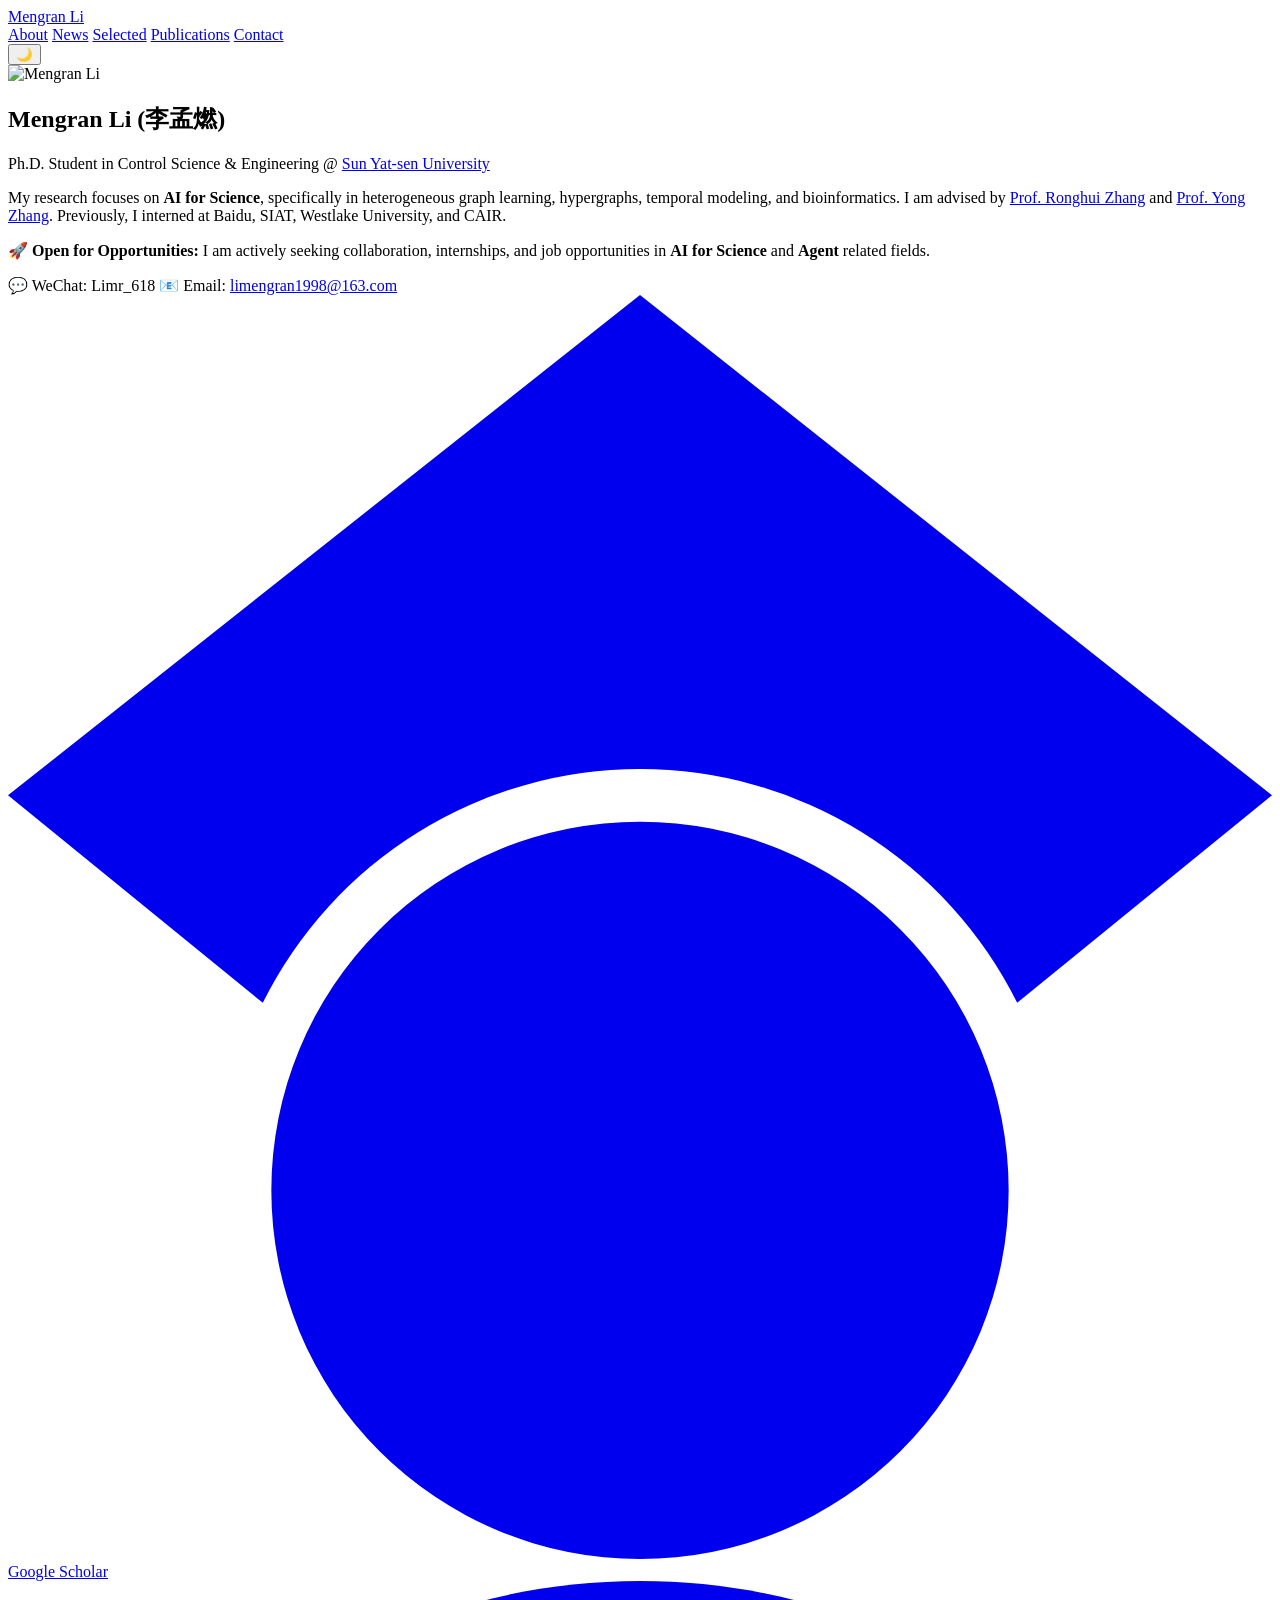
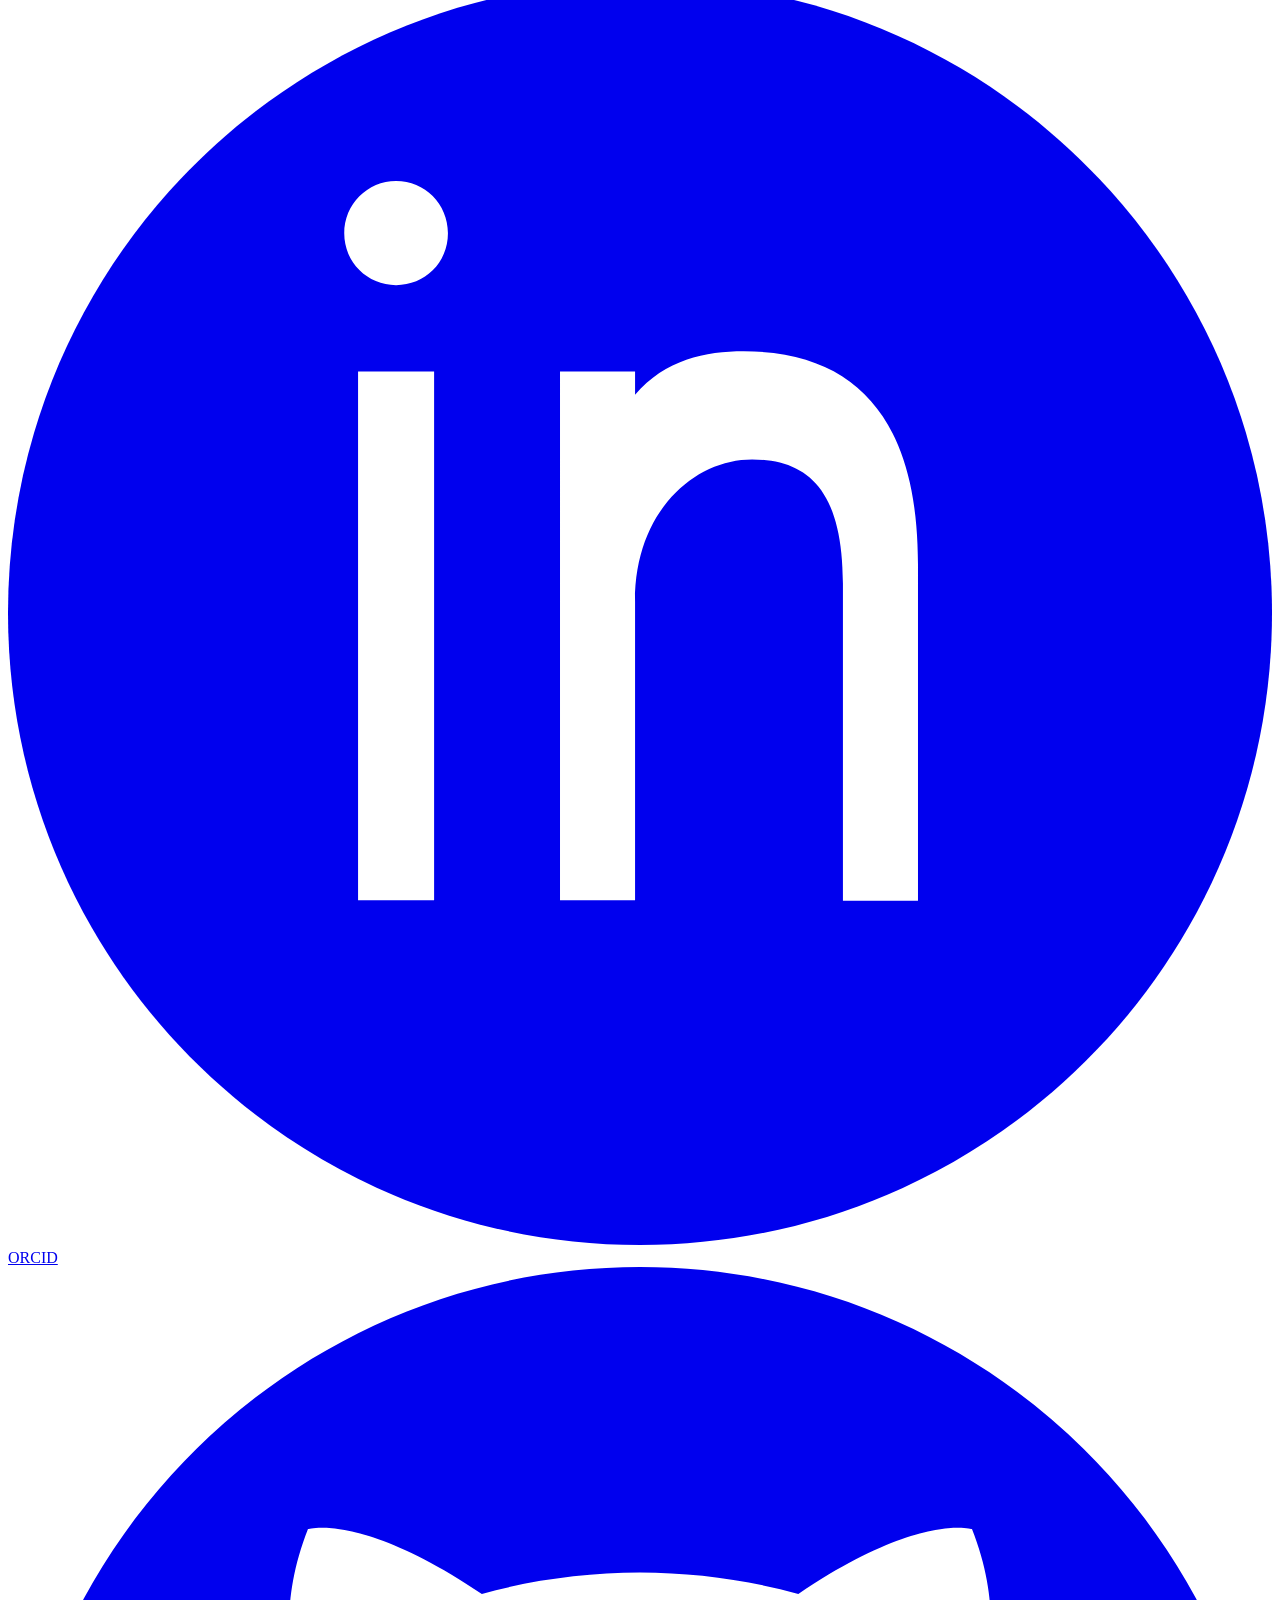
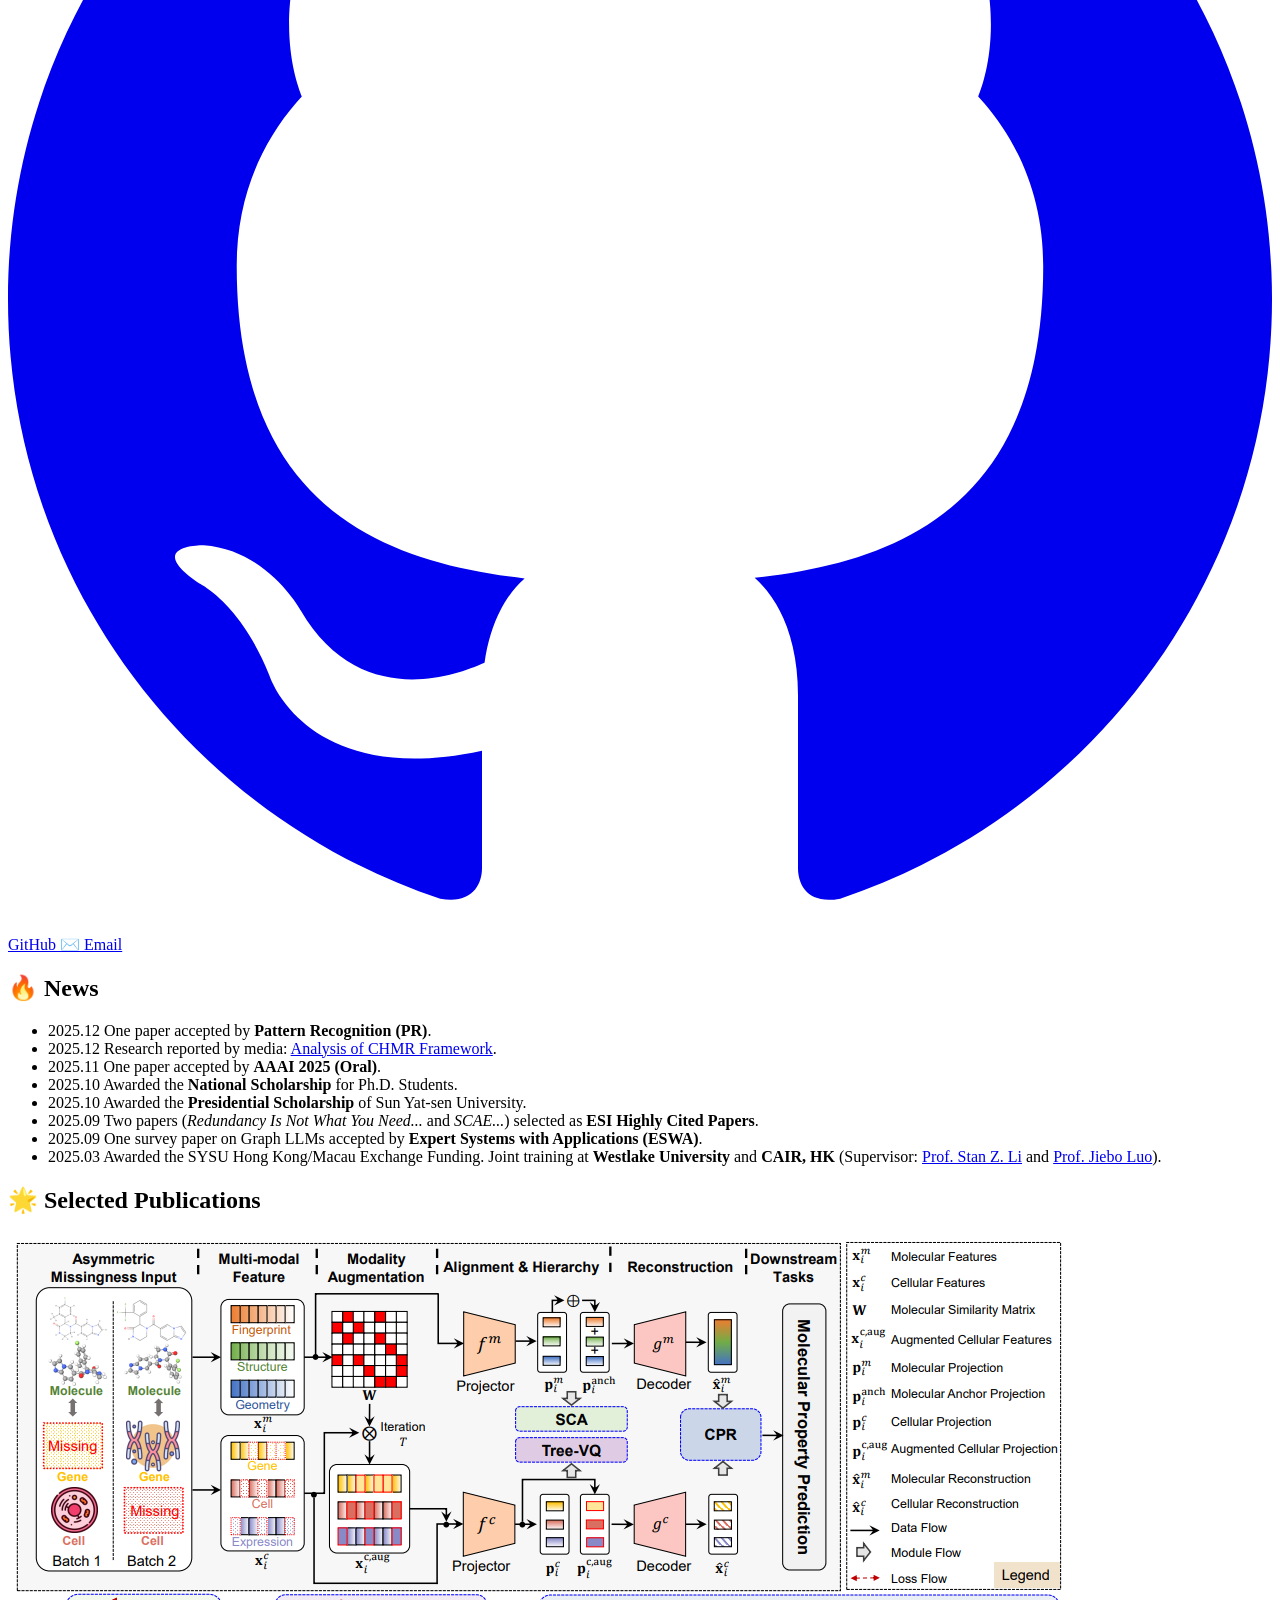
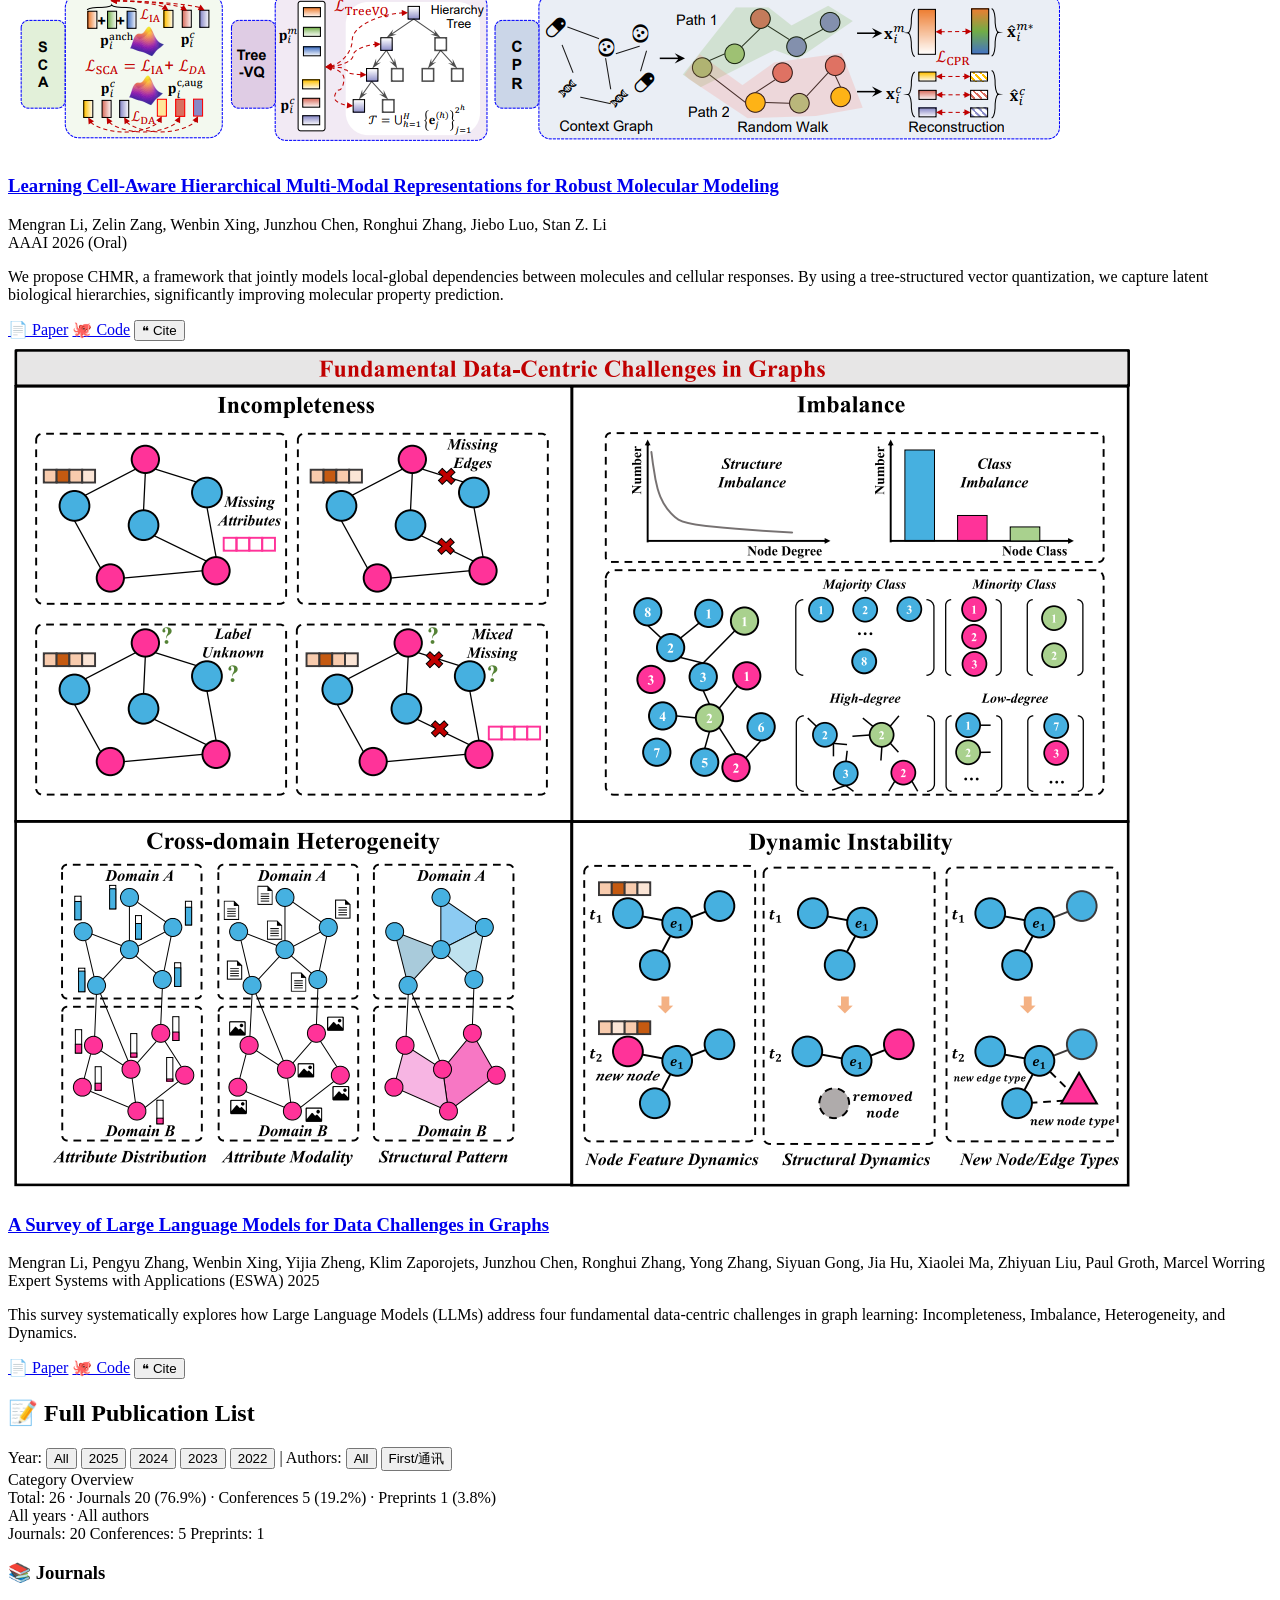
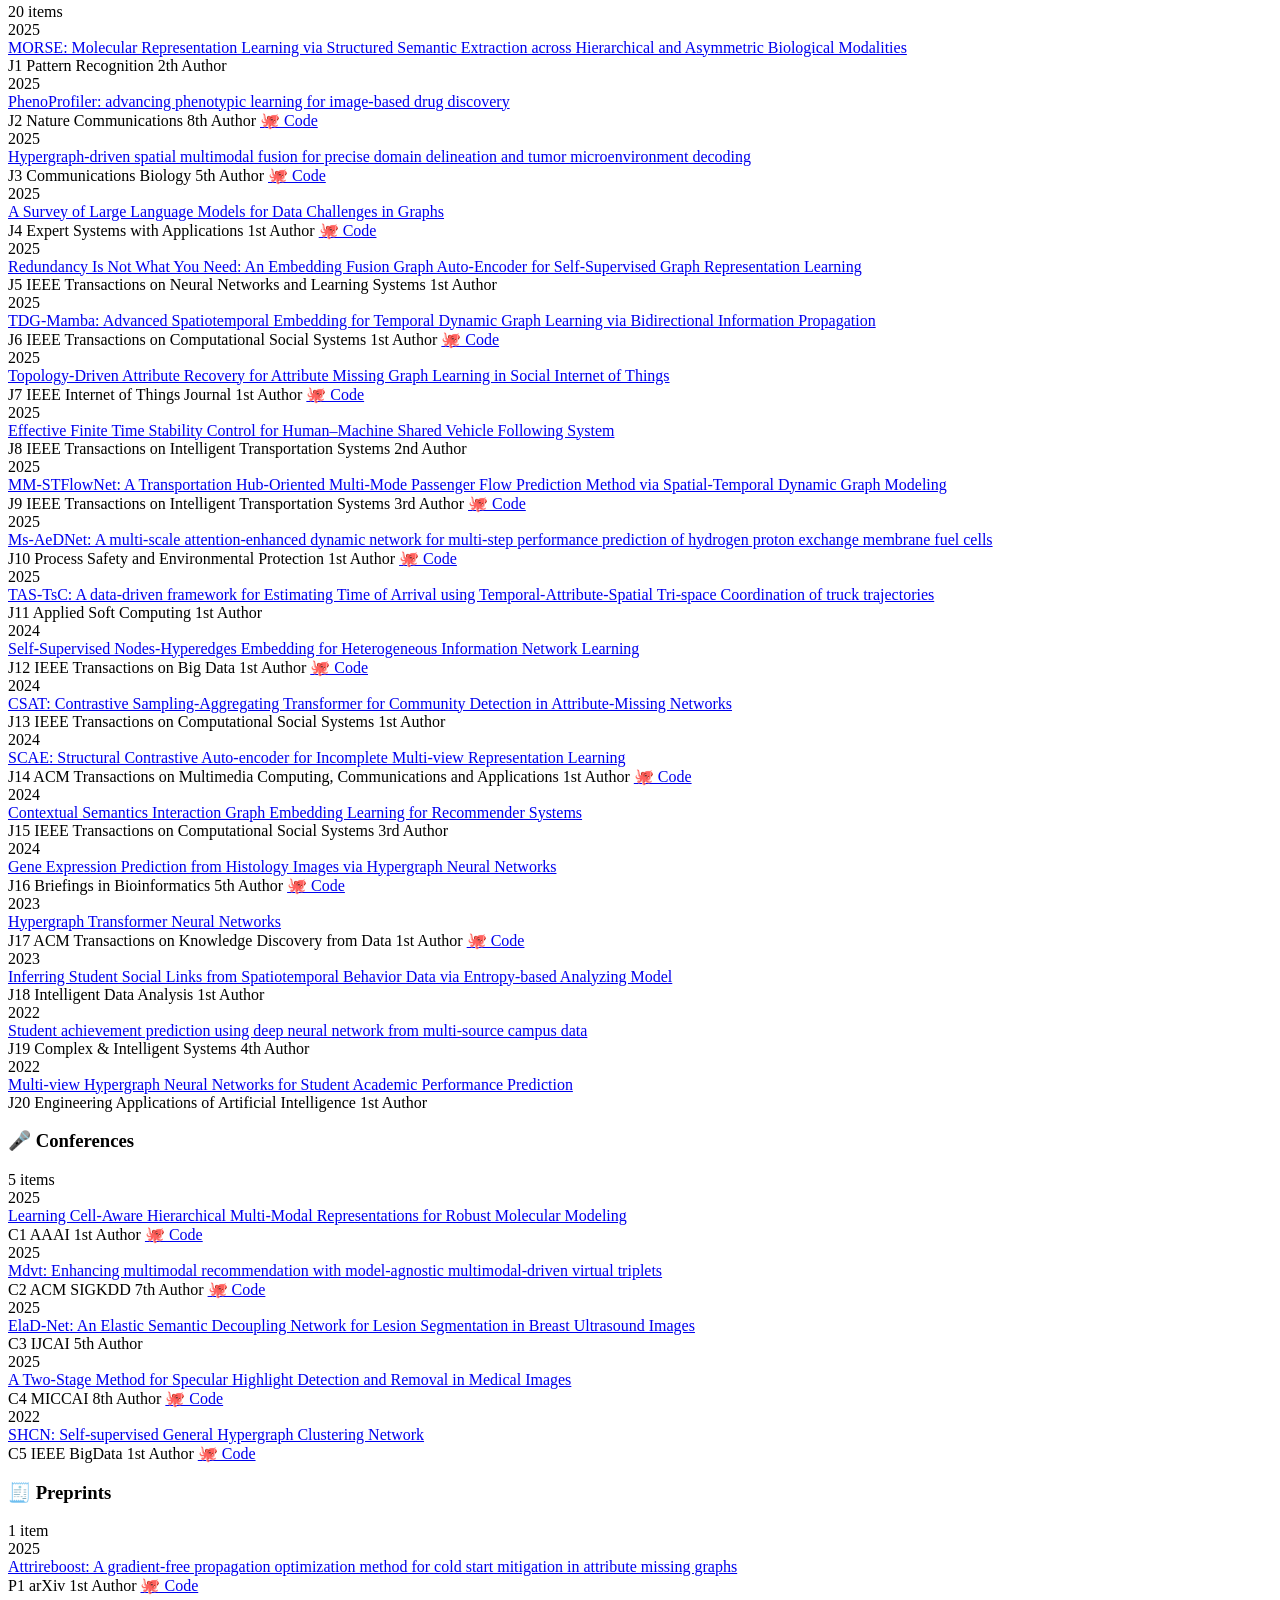
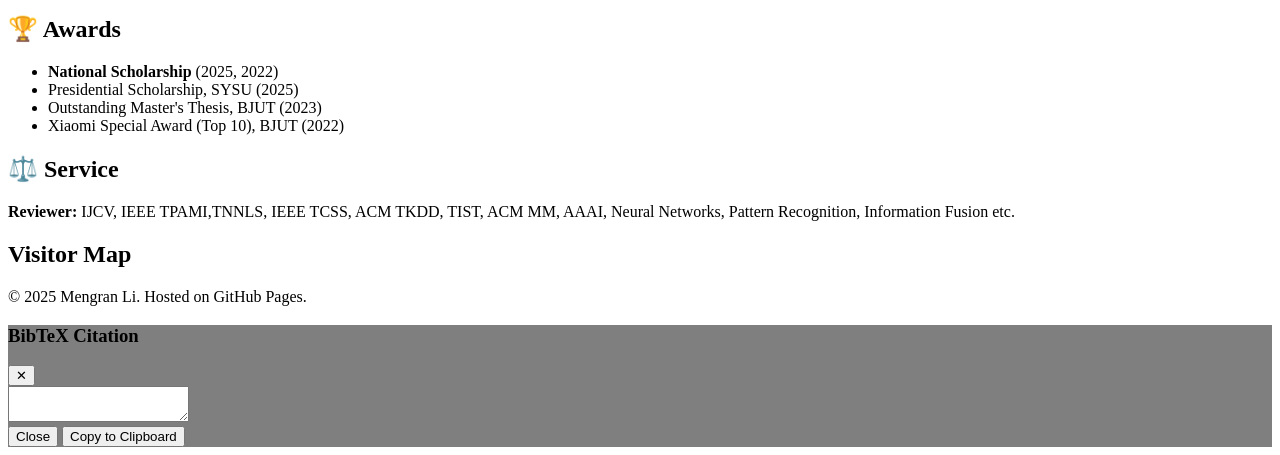
==== index.html @ 738e1533 "Update index.html" ====
<!DOCTYPE html>
<html lang="en" class="scroll-smooth">
<head>
  <meta charset="utf-8" />
  <meta name="viewport" content="width=device-width, initial-scale=1" />
  <title>Mengran Li — Researcher Profile</title>
  <meta name="description" content="Mengran Li · Ph.D. Student in Control Science & Engineering, Sun Yat-sen University." />
  <link rel="icon" href="https://raw.githubusercontent.com/limengran98/limengran98.github.io/main/lmr.jpg" />
  
  <script src="https://cdn.tailwindcss.com"></script>
  <script>
    tailwind.config = { 
      darkMode: 'class',
      theme: {
        extend: { colors: { primary: '#2563eb' } }
      }
    };
  </script>

  <style>
    .fade-in { animation: fadeIn 0.5s ease-in; }
    @keyframes fadeIn { from { opacity: 0; transform: translateY(10px); } to { opacity: 1; transform: translateY(0); } }
    .modal-overlay { background-color: rgba(0, 0, 0, 0.5); }
    #clustrmaps-widget-v2 { max-width: 100%; }
    .select-all { user-select: all; -webkit-user-select: all; }
  </style>
</head>
<body class="bg-white text-zinc-900 dark:bg-zinc-950 dark:text-zinc-100 antialiased font-sans relative">

  <nav class="sticky top-0 z-40 backdrop-blur-md bg-white/80 dark:bg-zinc-950/80 border-b border-zinc-200 dark:border-zinc-800">
    <div class="max-w-5xl mx-auto px-4 h-14 flex items-center justify-between">
      <a href="#" class="font-bold text-lg tracking-tight">Mengran Li</a>
      <div class="hidden md:flex gap-6 text-sm font-medium text-zinc-600 dark:text-zinc-400">
        <a href="#about" class="hover:text-primary transition">About</a>
        <a href="#news" class="hover:text-primary transition">News</a>
        <a href="#selected" class="hover:text-primary transition">Selected</a>
        <a href="#publications" class="hover:text-primary transition">Publications</a>
        <a href="#contact" class="hover:text-primary transition">Contact</a>
      </div>
      <button id="darkToggle" class="p-2 rounded-full hover:bg-zinc-100 dark:hover:bg-zinc-800 transition">🌙</button>
    </div>
  </nav>

  <main class="max-w-5xl mx-auto px-4 py-10 space-y-16">
    
    <section id="about" class="grid md:grid-cols-[180px,1fr] gap-8 items-start fade-in">
      <div class="relative group">
        <img src="https://raw.githubusercontent.com/limengran98/limengran98.github.io/main/lmr.jpg" alt="Mengran Li" class="w-40 h-40 rounded-xl object-cover shadow-lg border border-zinc-100 dark:border-zinc-800" />
      </div>
      <div>
        <h1 class="text-4xl font-bold tracking-tight mb-2">Mengran Li <span class="text-zinc-400 font-normal text-2xl">(李孟燃)</span></h1>
        <p class="text-lg text-zinc-600 dark:text-zinc-300 mb-4">
          Ph.D. Student in Control Science & Engineering @ <a href="https://www.sysu.edu.cn/" class="text-primary hover:underline" target="_blank">Sun Yat-sen University</a>
        </p>
        <p class="text-zinc-600 dark:text-zinc-400 leading-relaxed mb-4 max-w-2xl">
          My research focuses on <strong>AI for Science</strong>, specifically in heterogeneous graph learning, hypergraphs, temporal modeling, and bioinformatics. 
          I am advised by <a href="https://ise.sysu.edu.cn/teacher/ZhangRonghui" target="_blank" class="text-primary hover:underline">Prof. Ronghui Zhang</a> and <a href="https://sist.bjut.edu.cn/info/1403/2489.htm" target="_blank" class="text-primary hover:underline">Prof. Yong Zhang</a>.
          Previously, I interned at Baidu, SIAT, Westlake University, and CAIR.
        </p>

        <div class="mb-6 p-4 bg-blue-50 dark:bg-blue-900/10 rounded-lg border border-blue-100 dark:border-blue-900/30 text-sm text-zinc-700 dark:text-zinc-300">
          <p class="mb-2">
            🚀 <strong>Open for Opportunities:</strong> I am actively seeking collaboration, internships, and job opportunities in <strong>AI for Science</strong> and <strong>Agent</strong> related fields.
          </p>
          <div class="flex flex-wrap gap-x-6 gap-y-2 text-xs font-medium">
            <span class="flex items-center gap-1.5 bg-white dark:bg-zinc-800 px-2 py-1 rounded border border-zinc-200 dark:border-zinc-700">
              <span class="text-green-600">💬 WeChat:</span> 
              <span class="font-mono select-all text-zinc-900 dark:text-zinc-100 font-bold">Limr_618</span>
            </span>
            <span class="flex items-center gap-1.5 bg-white dark:bg-zinc-800 px-2 py-1 rounded border border-zinc-200 dark:border-zinc-700">
              <span class="text-blue-600">📧 Email:</span> 
              <a href="mailto:limengran1998@163.com" class="font-mono hover:text-primary transition">limengran1998@163.com</a>
            </span>
          </div>
        </div>

        <div class="flex flex-wrap gap-4 text-sm font-medium">
          <a href="https://scholar.google.com/citations?user=MLff8bQAAAAJ&hl=en" target="_blank" class="flex items-center gap-1 hover:text-primary transition group">
            <svg class="w-4 h-4 text-zinc-400 group-hover:text-primary" fill="currentColor" viewBox="0 0 24 24"><path d="M12 24a7 7 0 1 1 0-14 7 7 0 0 1 0 14zm0-24L0 9.5l4.838 3.94A8 8 0 0 1 12 9a8 8 0 0 1 7.162 4.44L24 9.5z"/></svg> Google Scholar
          </a>
          <a href="https://orcid.org/0000-0001-7540-530X" target="_blank" class="flex items-center gap-1 hover:text-primary transition group">
             <svg class="w-4 h-4 text-zinc-400 group-hover:text-[#A6CE39]" viewBox="0 0 256 256" xmlns="http://www.w3.org/2000/svg" preserveAspectRatio="xMidYMid"><path fill="currentColor" d="M256 128c0 70.7-57.3 128-128 128S0 198.7 0 128 57.3 0 128 0s128 57.3 128 128z"/><path fill="#fff" d="M86.3 186.2H70.9V79.1h15.4v107.1zM78.6 61.6c-5.8 0-10.5-4.6-10.5-10.5s4.7-10.6 10.5-10.6 10.5 4.6 10.5 10.6-4.7 10.5-10.5 10.5zM127 186.2h-15.2v-107.1h15.2v4.7c6.1-7.1 14.3-8.8 22-8.8 24.3 0 35.3 15.6 35.3 43.1v68.2h-15.2V122c0-18.7-7-25.1-18.4-25.1-11.8 0-23.7 10.6-23.7 28.7v60.6z"/></svg> ORCID
          </a>
          <a href="https://github.com/limengran98" target="_blank" class="flex items-center gap-1 hover:text-primary transition group">
            <svg class="w-4 h-4 text-zinc-400 group-hover:text-primary" fill="currentColor" viewBox="0 0 24 24"><path d="M12 0c-6.626 0-12 5.373-12 12 0 5.302 3.438 9.8 8.207 11.387.599.111.793-.261.793-.577v-2.234c-3.338.726-4.033-1.416-4.033-1.416-.546-1.387-1.333-1.756-1.333-1.756-1.089-.745.083-.729.083-.729 1.205.084 1.839 1.237 1.839 1.237 1.07 1.834 2.807 1.304 3.492.997.107-.775.418-1.305.762-1.604-2.665-.305-5.467-1.334-5.467-5.931 0-1.311.469-2.381 1.236-3.221-.124-.303-.535-1.524.117-3.176 0 0 1.008-.322 3.301 1.23.957-.266 1.983-.399 3.003-.404 1.02.005 2.047.138 3.006.404 2.291-1.552 3.297-1.23 3.297-1.23.653 1.653.242 2.874.118 3.176.77.84 1.235 1.911 1.235 3.221 0 4.609-2.807 5.624-5.479 5.921.43.372.823 1.102.823 2.222v3.293c0 .319.192.694.801.576 4.765-1.589 8.199-6.086 8.199-11.386 0-6.627-5.373-12-12-12z"/></svg> GitHub
          </a>
          <a href="mailto:limr39@mail2.sysu.edu.cn" class="flex items-center gap-1 hover:text-primary transition group">
            ✉️ Email
          </a>
        </div>
      </div>
    </section>

    <section id="news">
      <h2 class="text-2xl font-bold border-b border-zinc-200 dark:border-zinc-800 pb-2 mb-4 flex items-center gap-2">🔥 News</h2>
      <ul id="news-list" class="space-y-3 text-sm text-zinc-600 dark:text-zinc-400">
        </ul>
    </section>

    <section id="selected" class="scroll-mt-20">
      <h2 class="text-2xl font-bold border-b border-zinc-200 dark:border-zinc-800 pb-2 mb-6">🌟 Selected Publications</h2>
      <div id="selected-list" class="space-y-8">
        </div>
    </section>

    <section id="publications" class="scroll-mt-20">
      <h2 class="text-2xl font-bold border-b border-zinc-200 dark:border-zinc-800 pb-2 mb-6">📝 Full Publication List</h2>
      <div class="flex flex-wrap items-center gap-2 mb-4 text-sm">
        <span class="px-2 py-1 rounded bg-zinc-100 dark:bg-zinc-800 text-zinc-500">Year:</span>
        <button class="px-2 py-1 hover:text-primary font-medium" onclick="filterList('all')">All</button>
        <button class="px-2 py-1 hover:text-primary font-medium" onclick="filterList('2025')">2025</button>
        <button class="px-2 py-1 hover:text-primary font-medium" onclick="filterList('2024')">2024</button>
        <button class="px-2 py-1 hover:text-primary font-medium" onclick="filterList('2023')">2023</button>
        <button class="px-2 py-1 hover:text-primary font-medium" onclick="filterList('2022')">2022</button>

        <span class="mx-1 text-zinc-300 dark:text-zinc-700">|</span>

        <span class="px-2 py-1 rounded bg-zinc-100 dark:bg-zinc-800 text-zinc-500">Authors:</span>
        <button id="authorFilterAll" class="px-2 py-1 hover:text-primary font-medium" onclick="setAuthorFilter('all')">All</button>
        <button id="authorFilterFC" class="px-2 py-1 hover:text-primary font-medium" onclick="setAuthorFilter('fc')">First/通讯</button>
      </div>

      <div id="pub-category-viz" class="mb-6 p-4 rounded-xl border border-zinc-200 dark:border-zinc-800 bg-zinc-50 dark:bg-zinc-900/40">
        <div class="flex flex-wrap items-end justify-between gap-3">
          <div>
            <div class="text-sm font-semibold">Category Overview</div>
            <div id="pub-category-subtitle" class="text-xs text-zinc-500 mt-1">—</div>
          </div>
          <div id="pub-category-scope" class="text-xs text-zinc-500"></div>
        </div>
        <div class="mt-3">
          <div class="h-2 rounded-full bg-zinc-200 dark:bg-zinc-800 overflow-hidden flex" id="pub-category-bar">
            <div class="h-full bg-primary" style="width:0%"></div>
            <div class="h-full bg-emerald-500" style="width:0%"></div>
            <div class="h-full bg-amber-500" style="width:0%"></div>
          </div>
          <div class="mt-2 flex flex-wrap gap-x-4 gap-y-1 text-xs text-zinc-500">
            <span class="inline-flex items-center gap-2"><span class="inline-block w-2 h-2 rounded-sm bg-primary"></span>Journals: <span id="count-journal" class="font-semibold text-zinc-700 dark:text-zinc-300">0</span></span>
            <span class="inline-flex items-center gap-2"><span class="inline-block w-2 h-2 rounded-sm bg-emerald-500"></span>Conferences: <span id="count-conference" class="font-semibold text-zinc-700 dark:text-zinc-300">0</span></span>
            <span class="inline-flex items-center gap-2"><span class="inline-block w-2 h-2 rounded-sm bg-amber-500"></span>Preprints: <span id="count-preprint" class="font-semibold text-zinc-700 dark:text-zinc-300">0</span></span>
          </div>
        </div>
      </div>

      <div id="full-list" class="space-y-8"></div>
    </section>

    <div class="grid md:grid-cols-2 gap-10">
      <section id="awards">
        <h2 class="text-xl font-bold border-b border-zinc-200 dark:border-zinc-800 pb-2 mb-4">🏆 Awards</h2>
        <ul id="awards-list" class="space-y-2 text-sm text-zinc-600 dark:text-zinc-400"></ul>
      </section>
      <section id="service">
        <h2 class="text-xl font-bold border-b border-zinc-200 dark:border-zinc-800 pb-2 mb-4">⚖️ Service</h2>
        <div id="service-list" class="text-sm text-zinc-600 dark:text-zinc-400 leading-relaxed"></div>
      </section>
    </div>

    <section id="map" class="pt-8 border-t border-zinc-200 dark:border-zinc-800">
      <h2 class="text-xl font-bold mb-4 text-center">Visitor Map</h2>
      <div class="w-80 mx-auto grayscale hover:grayscale-0 transition opacity-80 hover:opacity-100 overflow-hidden">
        <script type="text/javascript" id="clustrmaps" src="//clustrmaps.com/map_v2.js?d=EO4WwligewGDvWwRyQC9S5OqQniwGcIxTOqOSCvSPGY&cl=ffffff&w=a&t=tt"></script>
      </div>
    </section>

    <footer id="contact" class="py-10 text-center text-sm text-zinc-500">
      <p>© 2025 Mengran Li. Hosted on GitHub Pages.</p>
    </footer>

  </main>

  <div id="bibtexModal" class="fixed inset-0 z-50 hidden flex items-center justify-center modal-overlay opacity-0 transition-opacity duration-300">
    <div class="bg-white dark:bg-zinc-900 rounded-xl shadow-2xl w-full max-w-2xl mx-4 overflow-hidden transform scale-95 transition-transform duration-300" id="modalContent">
      <div class="px-6 py-4 border-b dark:border-zinc-800 flex justify-between items-center bg-zinc-50 dark:bg-zinc-800/50">
        <h3 class="font-bold text-lg">BibTeX Citation</h3>
        <button onclick="closeModal()" class="text-zinc-400 hover:text-zinc-600 dark:hover:text-zinc-200">✕</button>
      </div>
      <div class="p-6">
        <textarea id="bibtexText" class="w-full h-48 p-3 text-xs font-mono bg-zinc-100 dark:bg-zinc-950 rounded border dark:border-zinc-800 focus:outline-none focus:ring-2 ring-primary/50 resize-none" readonly></textarea>
        <div class="mt-4 flex justify-end gap-3">
          <button onclick="closeModal()" class="px-4 py-2 text-sm rounded-lg border hover:bg-zinc-50 dark:border-zinc-700 dark:hover:bg-zinc-800 transition">Close</button>
          <button onclick="copyBibtex()" class="px-4 py-2 text-sm rounded-lg bg-primary text-white hover:bg-blue-600 transition shadow-lg shadow-blue-500/20">Copy to Clipboard</button>
        </div>
      </div>
    </div>
  </div>

  <script src="data.js"></script>

  <script>
    // 渲染 News
    document.getElementById('news-list').innerHTML = newsData.map(item => `
      <li class="flex gap-4">
        <span class="font-mono text-zinc-400 shrink-0">${item.date}</span>
        <span>${item.content}</span>
      </li>
    `).join('');

    // 渲染 Awards
    document.getElementById('awards-list').innerHTML = awardsData.map(item => `<li>${item}</li>`).join('');

    // 渲染 Service
    document.getElementById('service-list').innerHTML = serviceData.join('<br>');

    // 渲染 Representative Works
    document.getElementById('selected-list').innerHTML = selectedWorks.map((work, index) => `
      <article class="group relative grid md:grid-cols-[280px,1fr] gap-6 p-4 rounded-2xl border border-zinc-100 dark:border-zinc-800 hover:border-primary/30 hover:shadow-lg hover:shadow-primary/5 transition bg-white dark:bg-zinc-900/50">
        <div class="overflow-hidden rounded-lg bg-zinc-100 border border-zinc-200 dark:border-zinc-800 relative">
          <img src="${work.img}" alt="${work.title}" class="w-full h-full object-cover group-hover:scale-105 transition duration-500" onerror="this.src='https://via.placeholder.com/300x180?text=Paper+Image'"/>
        </div>
        <div class="flex flex-col justify-center">
          <h3 class="text-lg font-bold text-zinc-900 dark:text-zinc-100 leading-tight mb-2 group-hover:text-primary transition">
            <a href="${work.paperUrl}" target="_blank">${work.title}</a>
          </h3>
          <div class="text-sm text-zinc-800 dark:text-zinc-300 font-medium mb-1 leading-snug">
             ${work.authors}
          </div>
          <div class="text-sm font-bold text-primary mb-3">${work.venue}</div>
          <p class="text-sm text-zinc-600 dark:text-zinc-400 mb-3 leading-relaxed line-clamp-3">${work.desc}</p>
          <div class="flex items-center gap-4 mt-auto">
            ${work.paperUrl !== '#' ? `<a href="${work.paperUrl}" target="_blank" class="text-xs font-semibold flex items-center gap-1 text-zinc-700 dark:text-zinc-300 hover:text-primary">📄 Paper</a>` : ''}
            ${work.codeUrl !== '#' && work.codeUrl !== null ? `<a href="${work.codeUrl}" target="_blank" class="text-xs font-semibold flex items-center gap-1 text-zinc-700 dark:text-zinc-300 hover:text-primary">🐙 Code</a>` : ''}
            ${work.bibtex ? `<button onclick="openBibtex(${index})" class="text-xs font-semibold flex items-center gap-1 text-zinc-700 dark:text-zinc-300 hover:text-primary">❝ Cite</button>` : ''}
          </div>
        </div>
      </article>
    `).join('');

    // 渲染 Full List
    // Publications: (Journal / Conference / Preprint) + J#/C#/P# labels + author-scope toggle
    let currentYearFilter = 'all';
    let currentAuthorFilter = 'all'; // 'all' | 'fc' (First/Corresponding)

    const CONFERENCE_HINTS = [
      'aaai','ijcai','icml','neurips','iclr','cvpr','iccv','eccv',
      'sigkdd','kdd','www','the web conference','acl','emnlp','naacl','eacl','coling',
      'icassp','miccai','icme','icdm','cikm','ubicom','ubiquitous','bigdata','ieee bigdata'
    ];

    function getPubType(pub) {
      const v = (pub.venue || '').toLowerCase();
      if (v.includes('arxiv')) return 'preprint';
      if (CONFERENCE_HINTS.some(k => v.includes(k))) return 'conference';
      return 'journal';
    }

    function isFirstOrCorresponding(pub) {
      const r = (pub.rank || '').toLowerCase();
      return r.includes('1st') || r.includes('first') || r.includes('correspond') || r.includes('通讯') || r.includes('co-first') || r.includes('cofirst');
    }

    // Build stable codes (do NOT change data.js)
    const pubMetaByIndex = (() => {
      const counters = { journal: 0, conference: 0, preprint: 0 };
      const map = new Map();
      fullPublications.forEach((pub, idx) => {
        const type = getPubType(pub);
        counters[type] += 1;
        const prefix = type === 'journal' ? 'J' : (type === 'conference' ? 'C' : 'P');
        map.set(idx, { type, code: `${prefix}${counters[type]}` });
      });
      return map;
    })();

    function setAuthorFilter(scope) {
      currentAuthorFilter = scope;
      renderPublications();
    }

    function filterList(year) {
      currentYearFilter = year;
      renderPublications();
    }

    function renderPublications() {
      const container = document.getElementById('full-list');

      let list = fullPublications.map((p, idx) => ({ ...p, __idx: idx }));
      if (currentYearFilter !== 'all') list = list.filter(p => p.year === currentYearFilter);
      if (currentAuthorFilter === 'fc') list = list.filter(isFirstOrCorresponding);

      const groups = { journal: [], conference: [], preprint: [] };
      list.forEach(pub => {
        const meta = pubMetaByIndex.get(pub.__idx);
        groups[meta.type].push({ ...pub, __type: meta.type, __code: meta.code });
      });

      updatePubCategoryViz(
        { journal: groups.journal.length, conference: groups.conference.length, preprint: groups.preprint.length },
        list.length
      );

      const sections = [
        { type: 'journal', title: '📚 Journals' },
        { type: 'conference', title: '🎤 Conferences' },
        { type: 'preprint', title: '🧾 Preprints' }
      ];

      const html = sections.map(sec => {
        const items = groups[sec.type];
        if (!items.length) return '';
        return `
          <div>
            <div class="flex items-baseline justify-between gap-3 mb-2">
              <h3 class="text-sm font-semibold text-zinc-800 dark:text-zinc-200">${sec.title}</h3>
              <span class="text-xs text-zinc-500">${items.length} item${items.length > 1 ? 's' : ''}</span>
            </div>
            <div class="space-y-2">
              ${items.map(pub => renderPubItem(pub)).join('')}
            </div>
          </div>
        `;
      }).join('');

      container.innerHTML = html || `<div class="text-sm text-zinc-500">No publications found under the current filters.</div>`;

      // Author toggle button highlight (optional)
      const allBtn = document.getElementById('authorFilterAll');
      const fcBtn = document.getElementById('authorFilterFC');
      if (allBtn && fcBtn) {
        allBtn.classList.toggle('text-primary', currentAuthorFilter === 'all');
        fcBtn.classList.toggle('text-primary', currentAuthorFilter === 'fc');
      }
    }

    function renderPubItem(pub) {
      return `
        <div class="flex items-start gap-4 py-2 border-b border-zinc-100 dark:border-zinc-800 hover:bg-zinc-50 dark:hover:bg-zinc-900 px-3 rounded-lg transition group">
          <span class="text-xs font-mono text-zinc-400 w-12 shrink-0 pt-1">${pub.year}</span>
          <div class="flex-1">
            <div class="flex flex-col gap-1">
              <a href="${pub.url}" target="_blank" class="text-base font-medium text-zinc-900 dark:text-zinc-100 group-hover:text-primary transition block leading-snug">${pub.title}</a>
              <div class="flex flex-wrap items-center gap-3 text-xs text-zinc-500 mt-1">
                <span class="inline-flex items-center gap-2">
                  <span class="px-1.5 py-0.5 rounded border border-zinc-200 dark:border-zinc-700 bg-zinc-100 dark:bg-zinc-800 text-zinc-700 dark:text-zinc-200 font-mono">${pub.__code}</span>
                  <span class="font-medium text-zinc-700 dark:text-zinc-300">${pub.venue}</span>
                </span>
                <span class="px-1.5 py-0.5 rounded border border-zinc-200 dark:border-zinc-700 text-zinc-600 dark:text-zinc-400 font-medium">${pub.rank}</span>
                ${pub.codeUrl ? `<a href="${pub.codeUrl}" target="_blank" class="text-primary/80 hover:text-primary transition flex items-center gap-1">🐙 Code</a>` : ''}
              </div>
            </div>
          </div>
        </div>
      `;
    }

    function updatePubCategoryViz(counts, total) {
      const subtitle = document.getElementById('pub-category-subtitle');
      const scope = document.getElementById('pub-category-scope');
      const bar = document.getElementById('pub-category-bar');

      const cj = document.getElementById('count-journal');
      const cc = document.getElementById('count-conference');
      const cp = document.getElementById('count-preprint');

      if (cj) cj.textContent = counts.journal;
      if (cc) cc.textContent = counts.conference;
      if (cp) cp.textContent = counts.preprint;

      const pct = (n) => total ? (n * 100 / total) : 0;
      const pj = pct(counts.journal);
      const pc = pct(counts.conference);
      const pp = pct(counts.preprint);

      if (subtitle) subtitle.textContent = `Total: ${total}  ·  Journals ${counts.journal} (${pj.toFixed(1)}%)  ·  Conferences ${counts.conference} (${pc.toFixed(1)}%)  ·  Preprints ${counts.preprint} (${pp.toFixed(1)}%)`;
      if (scope) scope.textContent = `${currentYearFilter === 'all' ? 'All years' : currentYearFilter} · ${currentAuthorFilter === 'fc' ? 'First/通讯 only' : 'All authors'}`;

      if (bar) {
        bar.innerHTML = `
          <div class="h-full bg-primary" style="width:${pj}%"></div>
          <div class="h-full bg-emerald-500" style="width:${pc}%"></div>
          <div class="h-full bg-amber-500" style="width:${pp}%"></div>
        `;
      }
    }

    // Modal Logic
    const modal = document.getElementById('bibtexModal');
    const modalContent = document.getElementById('modalContent');
    const bibTextArea = document.getElementById('bibtexText');
    function openBibtex(index) {
      bibTextArea.value = selectedWorks[index].bibtex;
      modal.classList.remove('hidden');
      setTimeout(() => { modal.classList.remove('opacity-0'); modalContent.classList.remove('scale-95'); modalContent.classList.add('scale-100'); }, 10);
    }
    function closeModal() {
      modal.classList.add('opacity-0'); modalContent.classList.remove('scale-100'); modalContent.classList.add('scale-95');
      setTimeout(() => { modal.classList.add('hidden'); }, 300);
    }
    function copyBibtex() {
      bibTextArea.select();
      navigator.clipboard.writeText(bibTextArea.value).then(() => {
        const btn = document.querySelector('button[onclick="copyBibtex()"]');
        btn.innerText = 'Copied!'; btn.classList.add('bg-green-600');
        setTimeout(() => { btn.innerText = 'Copy to Clipboard'; btn.classList.remove('bg-green-600'); }, 2000);
      });
    }
    modal.addEventListener('click', (e) => { if (e.target === modal) closeModal(); });

    // Init
    filterList('all');
    (function(){
      const key='ml-dark'; const root=document.documentElement; const saved=localStorage.getItem(key);
      if(saved==='1'||(!saved&&window.matchMedia('(prefers-color-scheme: dark)').matches)) root.classList.add('dark');
      document.getElementById('darkToggle').addEventListener('click',()=>{
        const d=root.classList.toggle('dark'); localStorage.setItem(key,d?'1':'0');
      });
    })();
  </script>
</body>
</html>
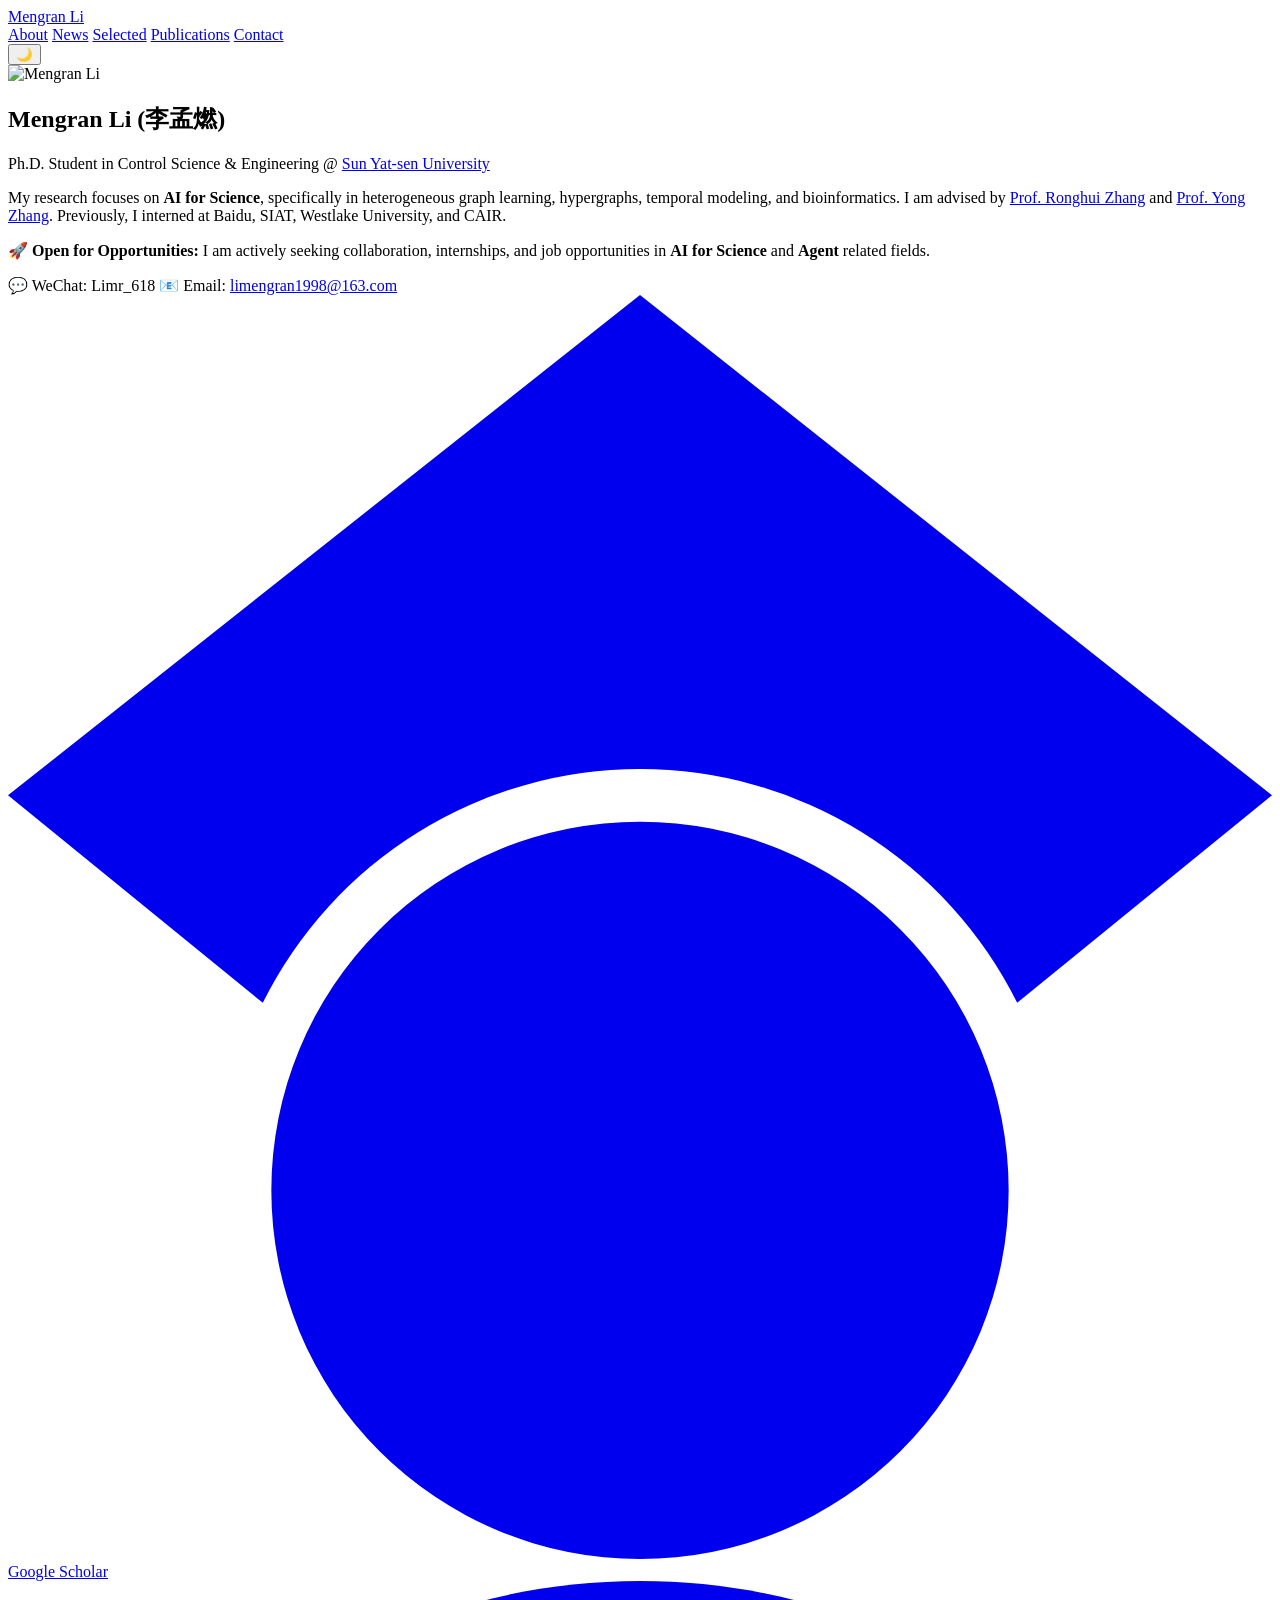
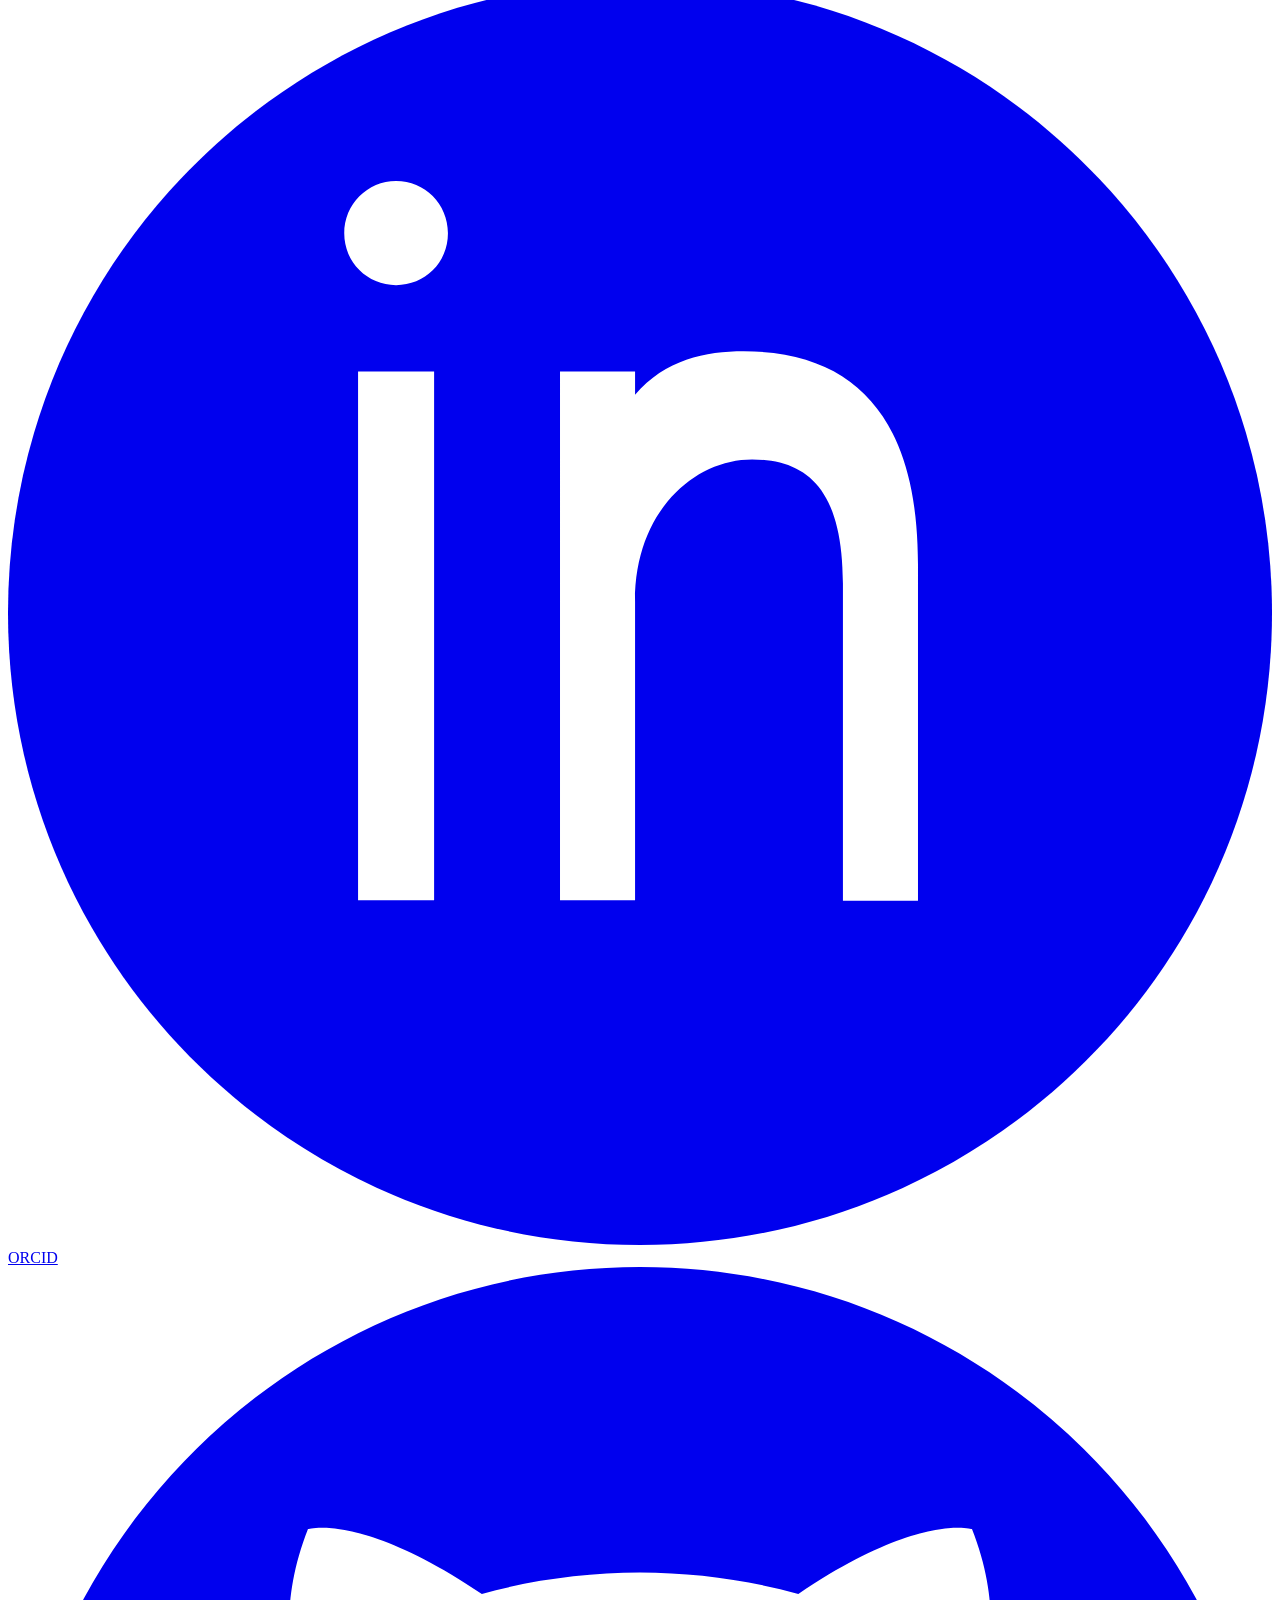
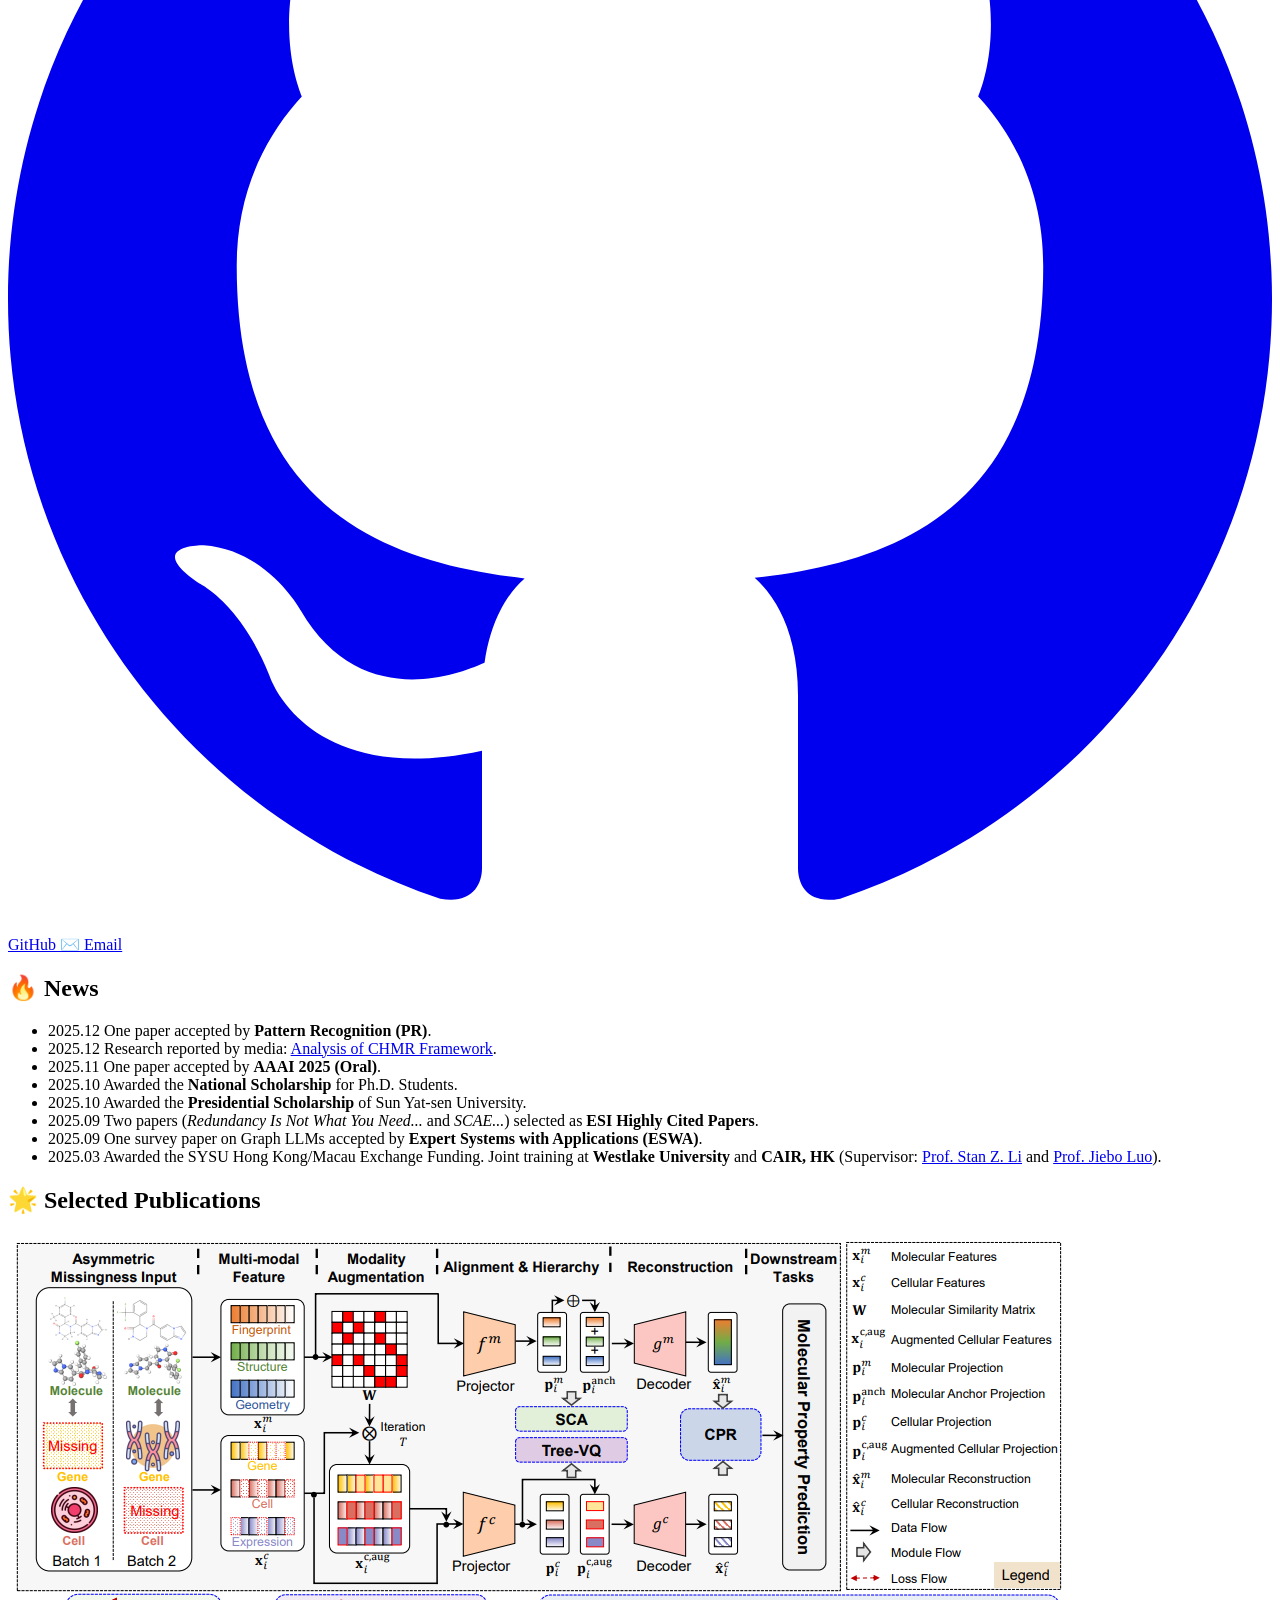
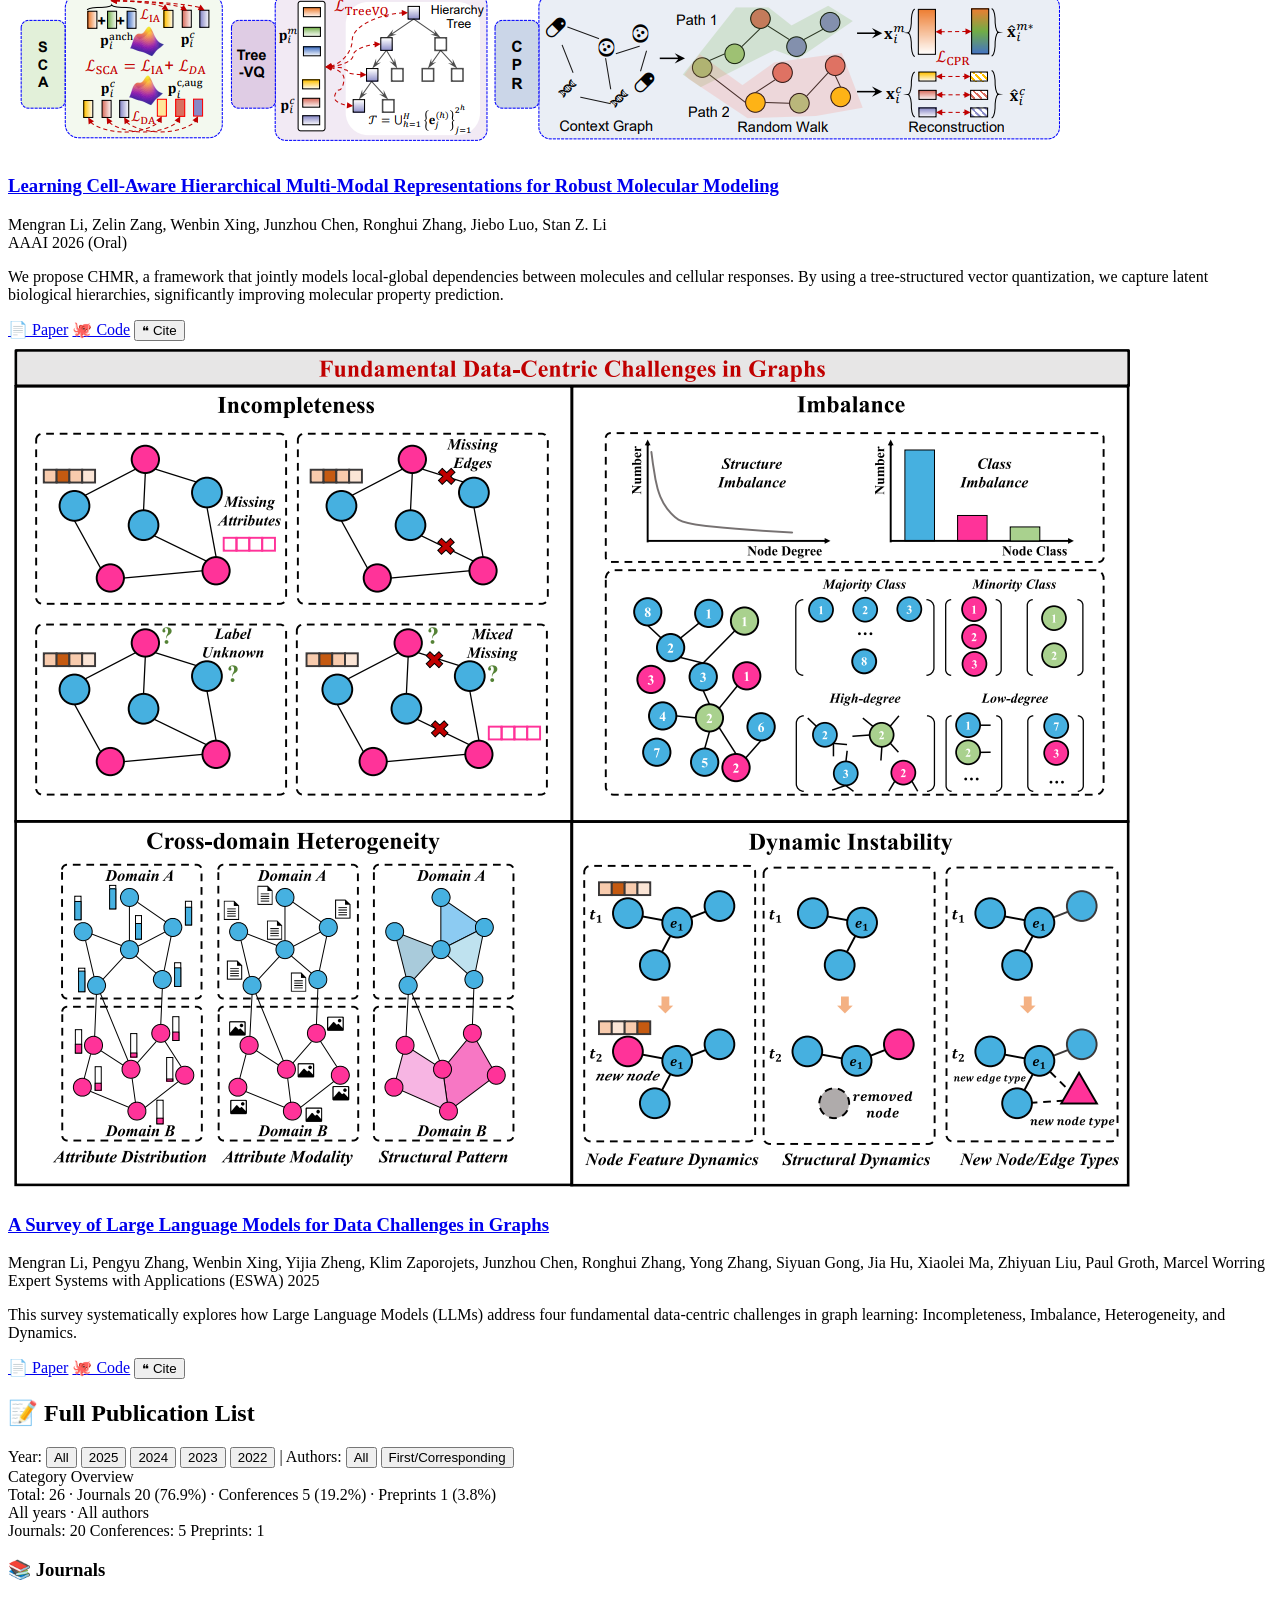
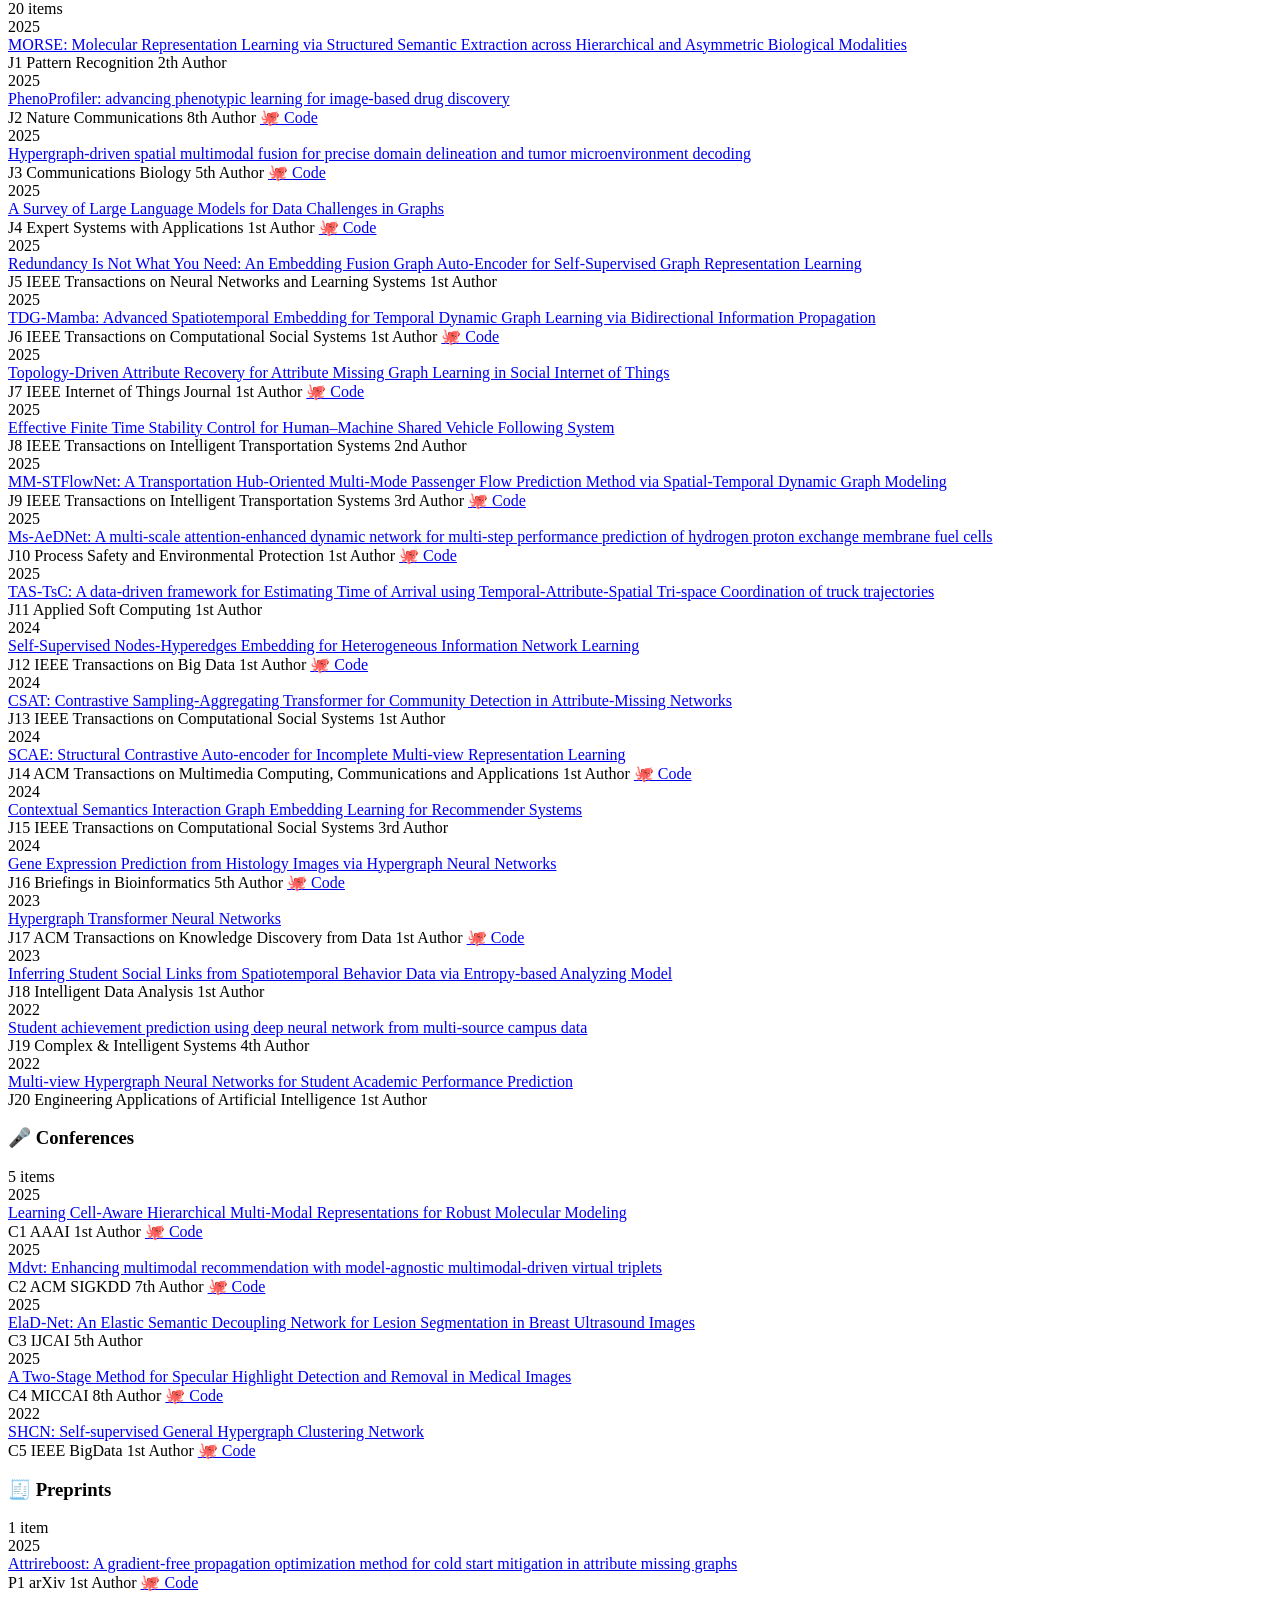
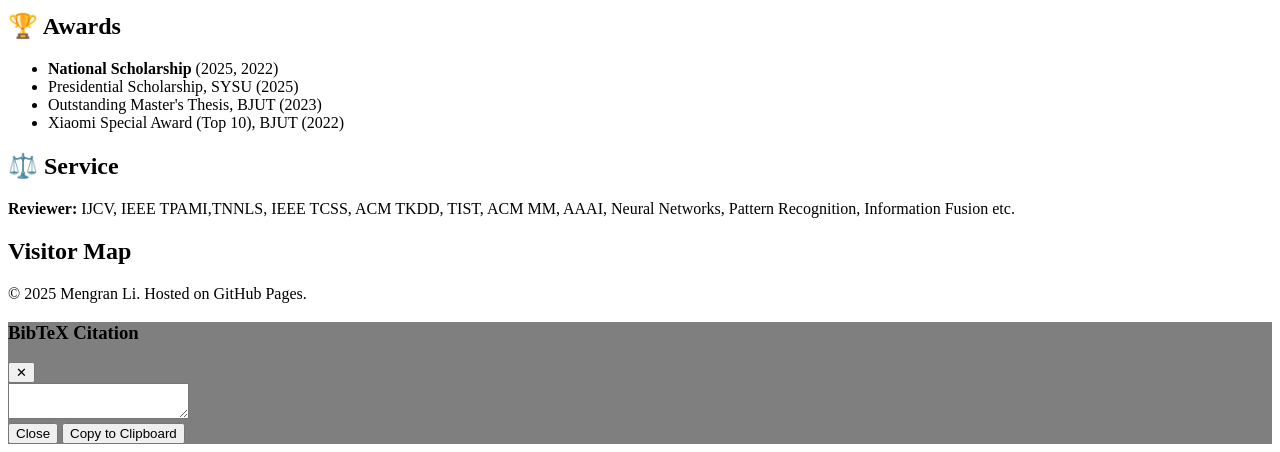
==== commit d0493c93: "Update author filter labels for consistency" ====
--- a/index.html
+++ b/index.html
@@ -117,7 +117,7 @@
 
         <span class="px-2 py-1 rounded bg-zinc-100 dark:bg-zinc-800 text-zinc-500">Authors:</span>
         <button id="authorFilterAll" class="px-2 py-1 hover:text-primary font-medium" onclick="setAuthorFilter('all')">All</button>
-        <button id="authorFilterFC" class="px-2 py-1 hover:text-primary font-medium" onclick="setAuthorFilter('fc')">First/通讯</button>
+        <button id="authorFilterFC" class="px-2 py-1 hover:text-primary font-medium" onclick="setAuthorFilter('fc')">First/Corresponding</button>
       </div>
 
       <div id="pub-category-viz" class="mb-6 p-4 rounded-xl border border-zinc-200 dark:border-zinc-800 bg-zinc-50 dark:bg-zinc-900/40">
@@ -246,7 +246,7 @@
 
     function isFirstOrCorresponding(pub) {
       const r = (pub.rank || '').toLowerCase();
-      return r.includes('1st') || r.includes('first') || r.includes('correspond') || r.includes('通讯') || r.includes('co-first') || r.includes('cofirst');
+      return r.includes('1st') || r.includes('first') || r.includes('correspond') || r.includes('Corresponding') || r.includes('co-first') || r.includes('cofirst');
     }
 
     // Build stable codes (do NOT change data.js)
@@ -363,7 +363,7 @@
       const pp = pct(counts.preprint);
 
       if (subtitle) subtitle.textContent = `Total: ${total}  ·  Journals ${counts.journal} (${pj.toFixed(1)}%)  ·  Conferences ${counts.conference} (${pc.toFixed(1)}%)  ·  Preprints ${counts.preprint} (${pp.toFixed(1)}%)`;
-      if (scope) scope.textContent = `${currentYearFilter === 'all' ? 'All years' : currentYearFilter} · ${currentAuthorFilter === 'fc' ? 'First/通讯 only' : 'All authors'}`;
+      if (scope) scope.textContent = `${currentYearFilter === 'all' ? 'All years' : currentYearFilter} · ${currentAuthorFilter === 'fc' ? 'First/Corresponding only' : 'All authors'}`;
 
       if (bar) {
         bar.innerHTML = `
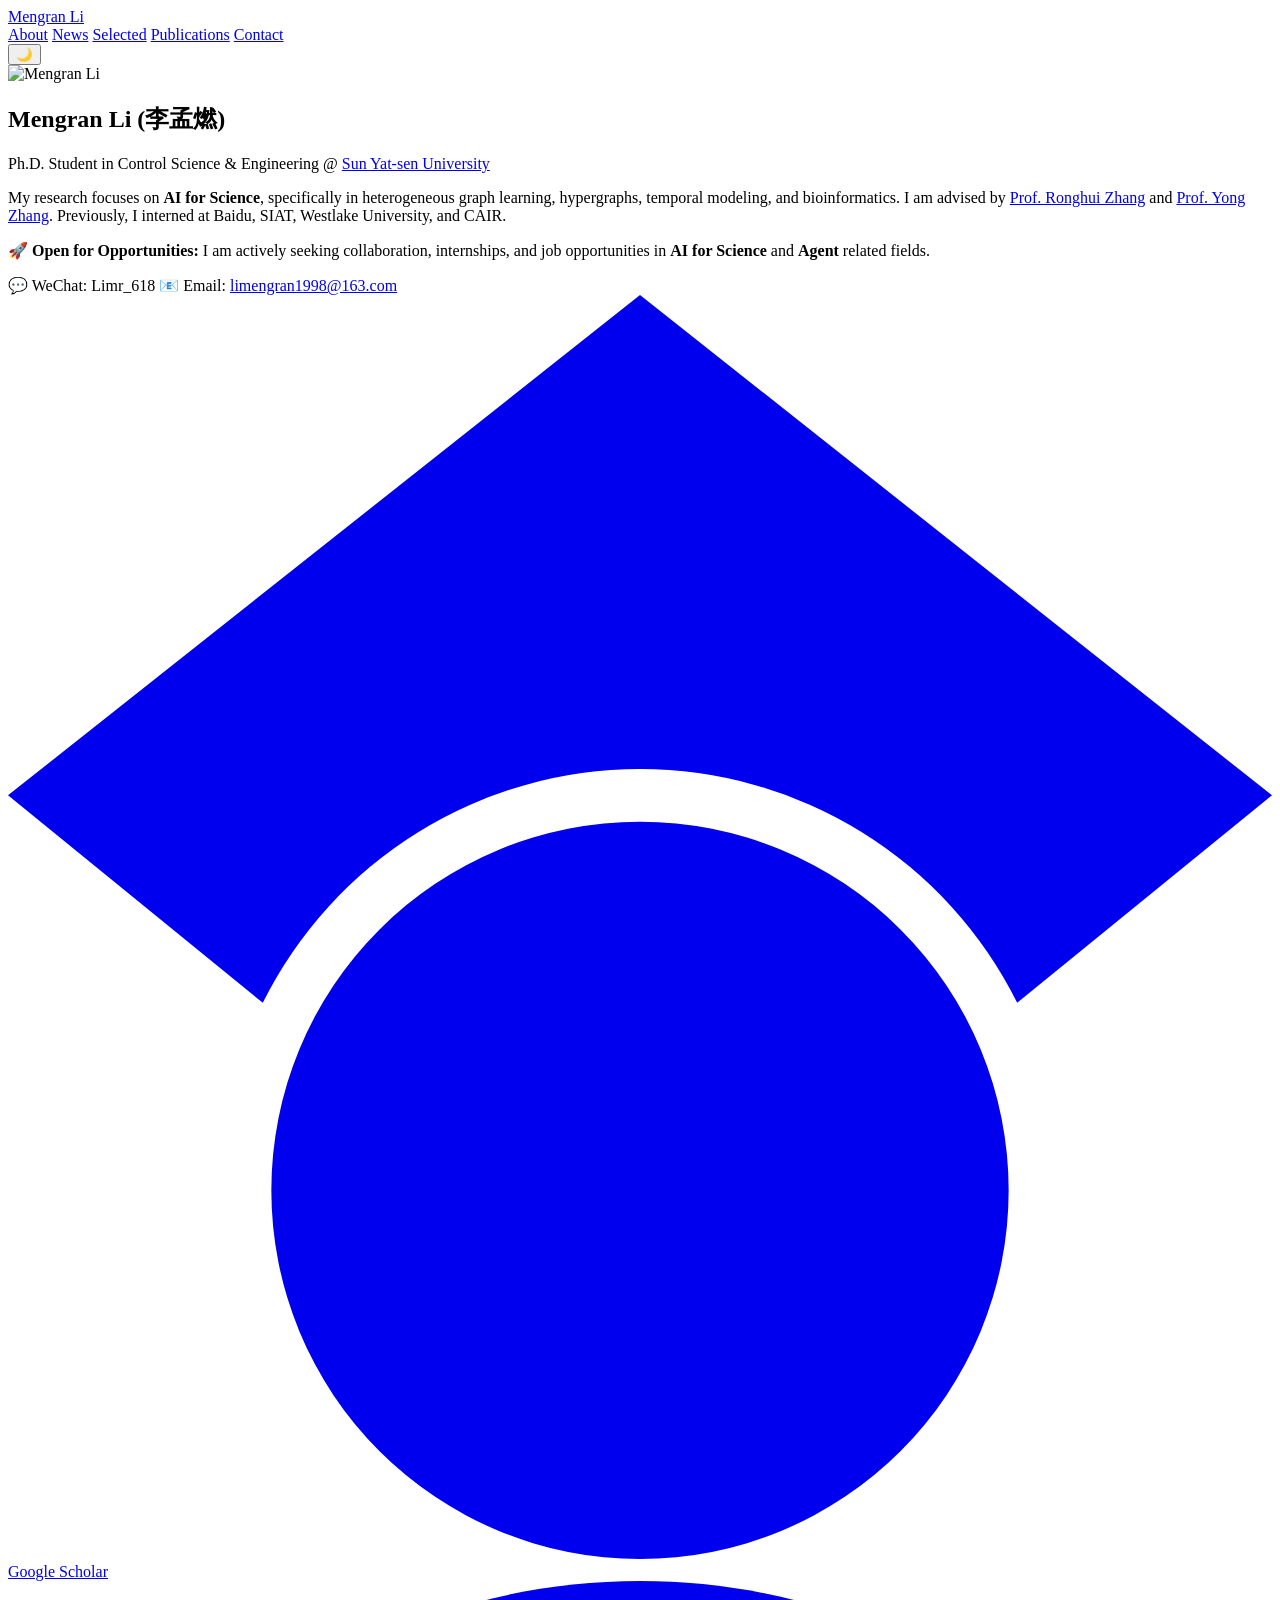
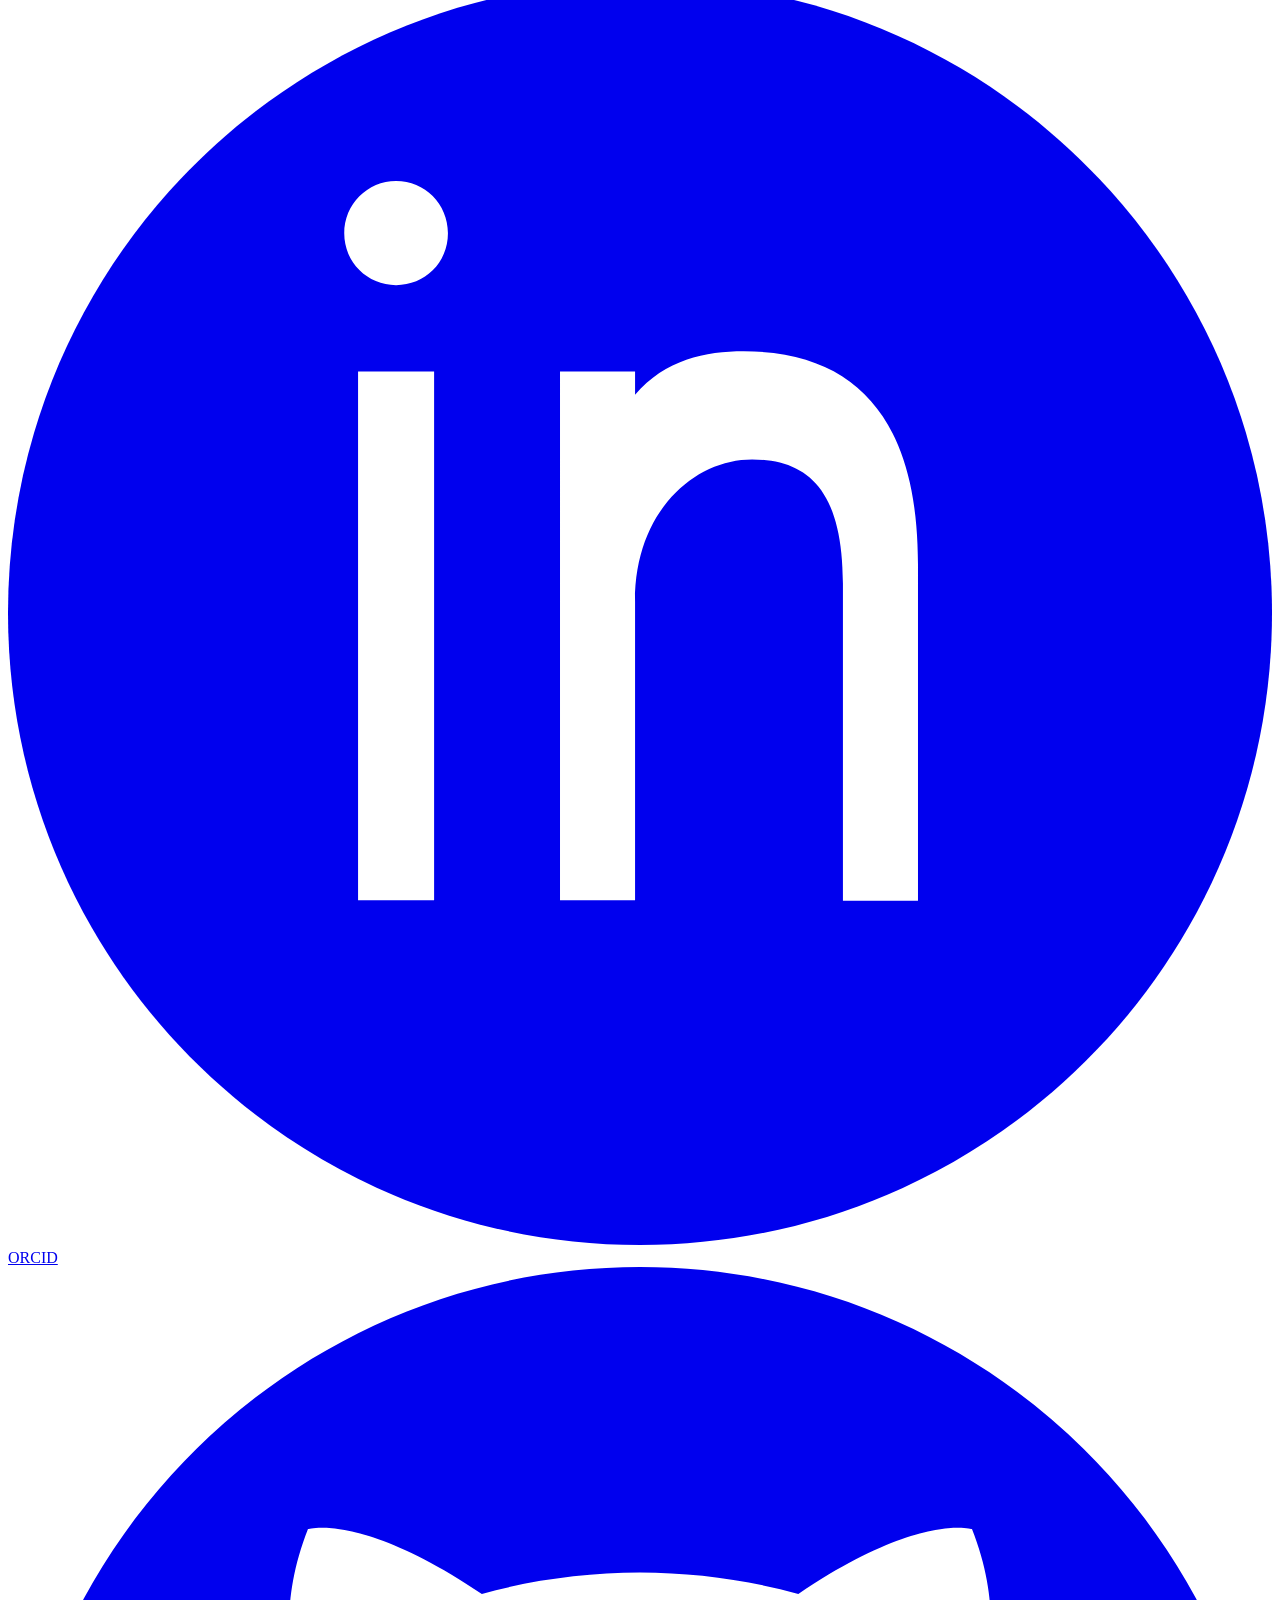
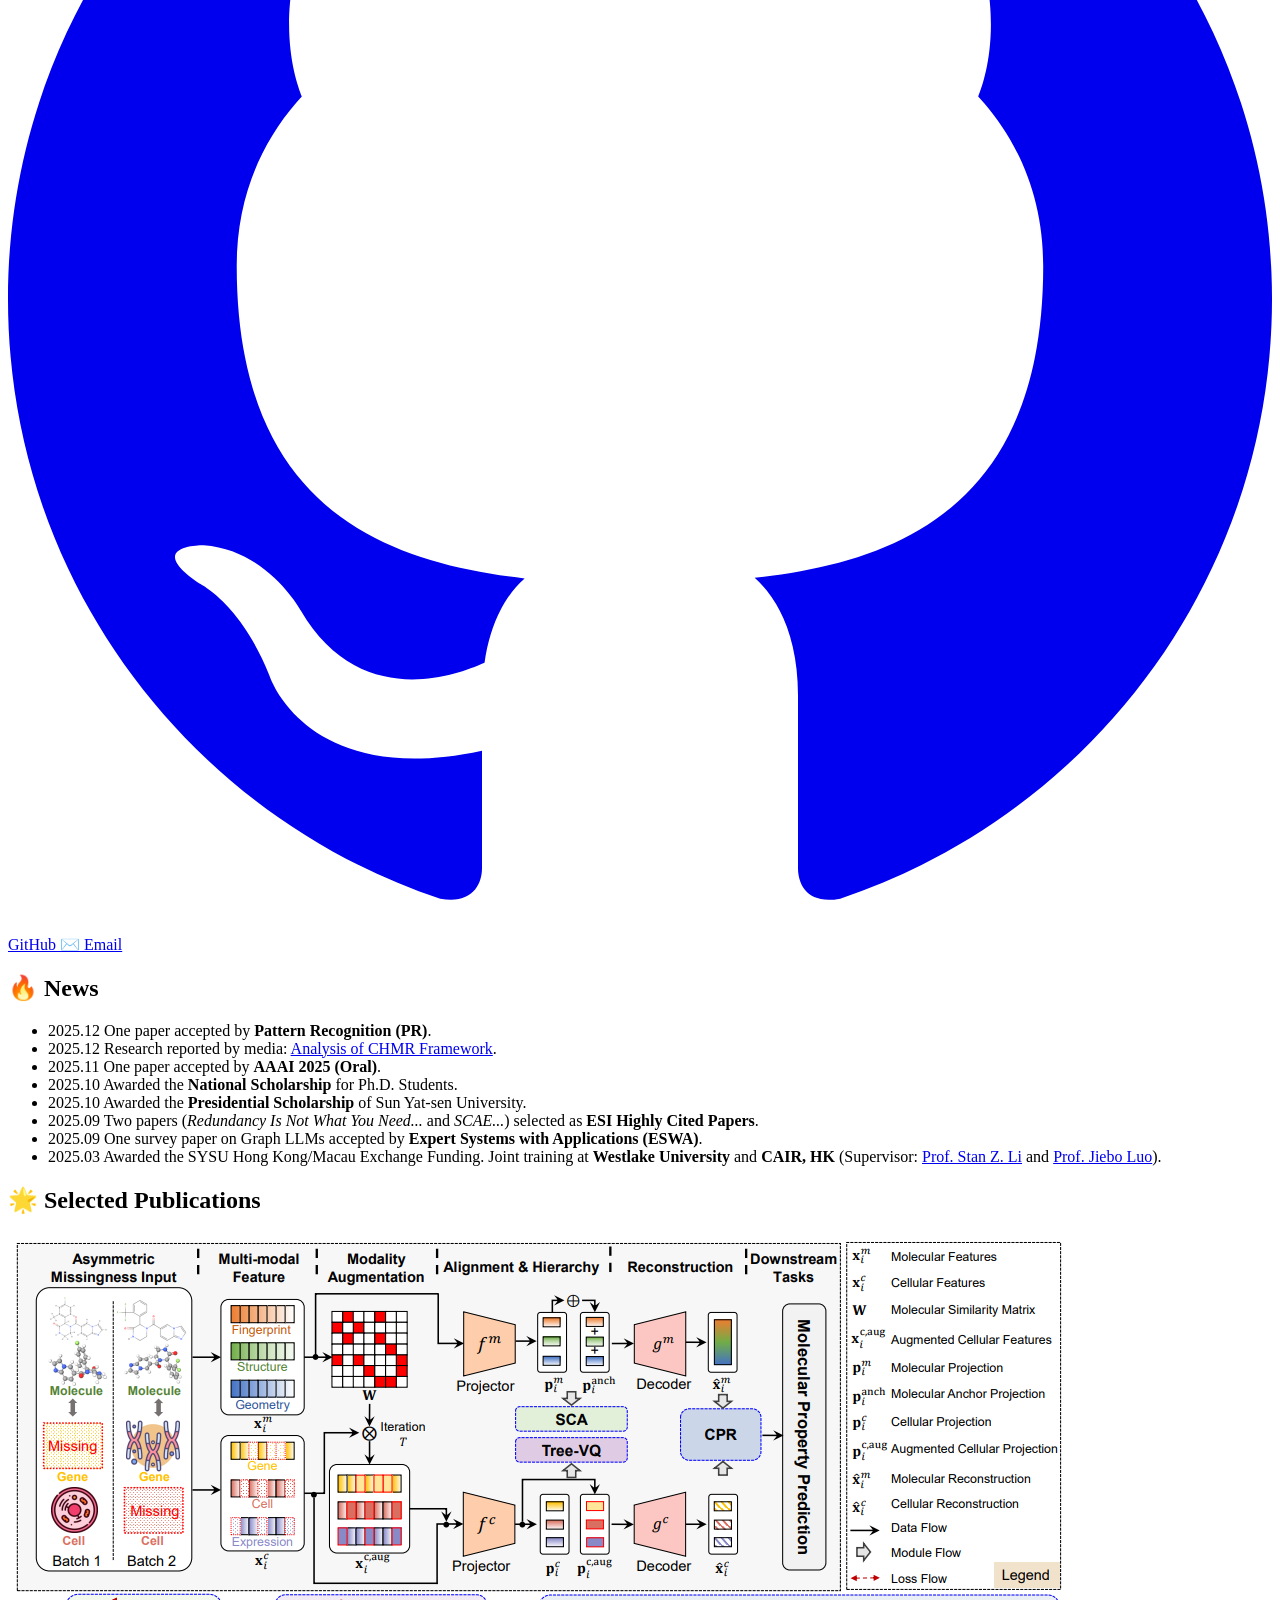
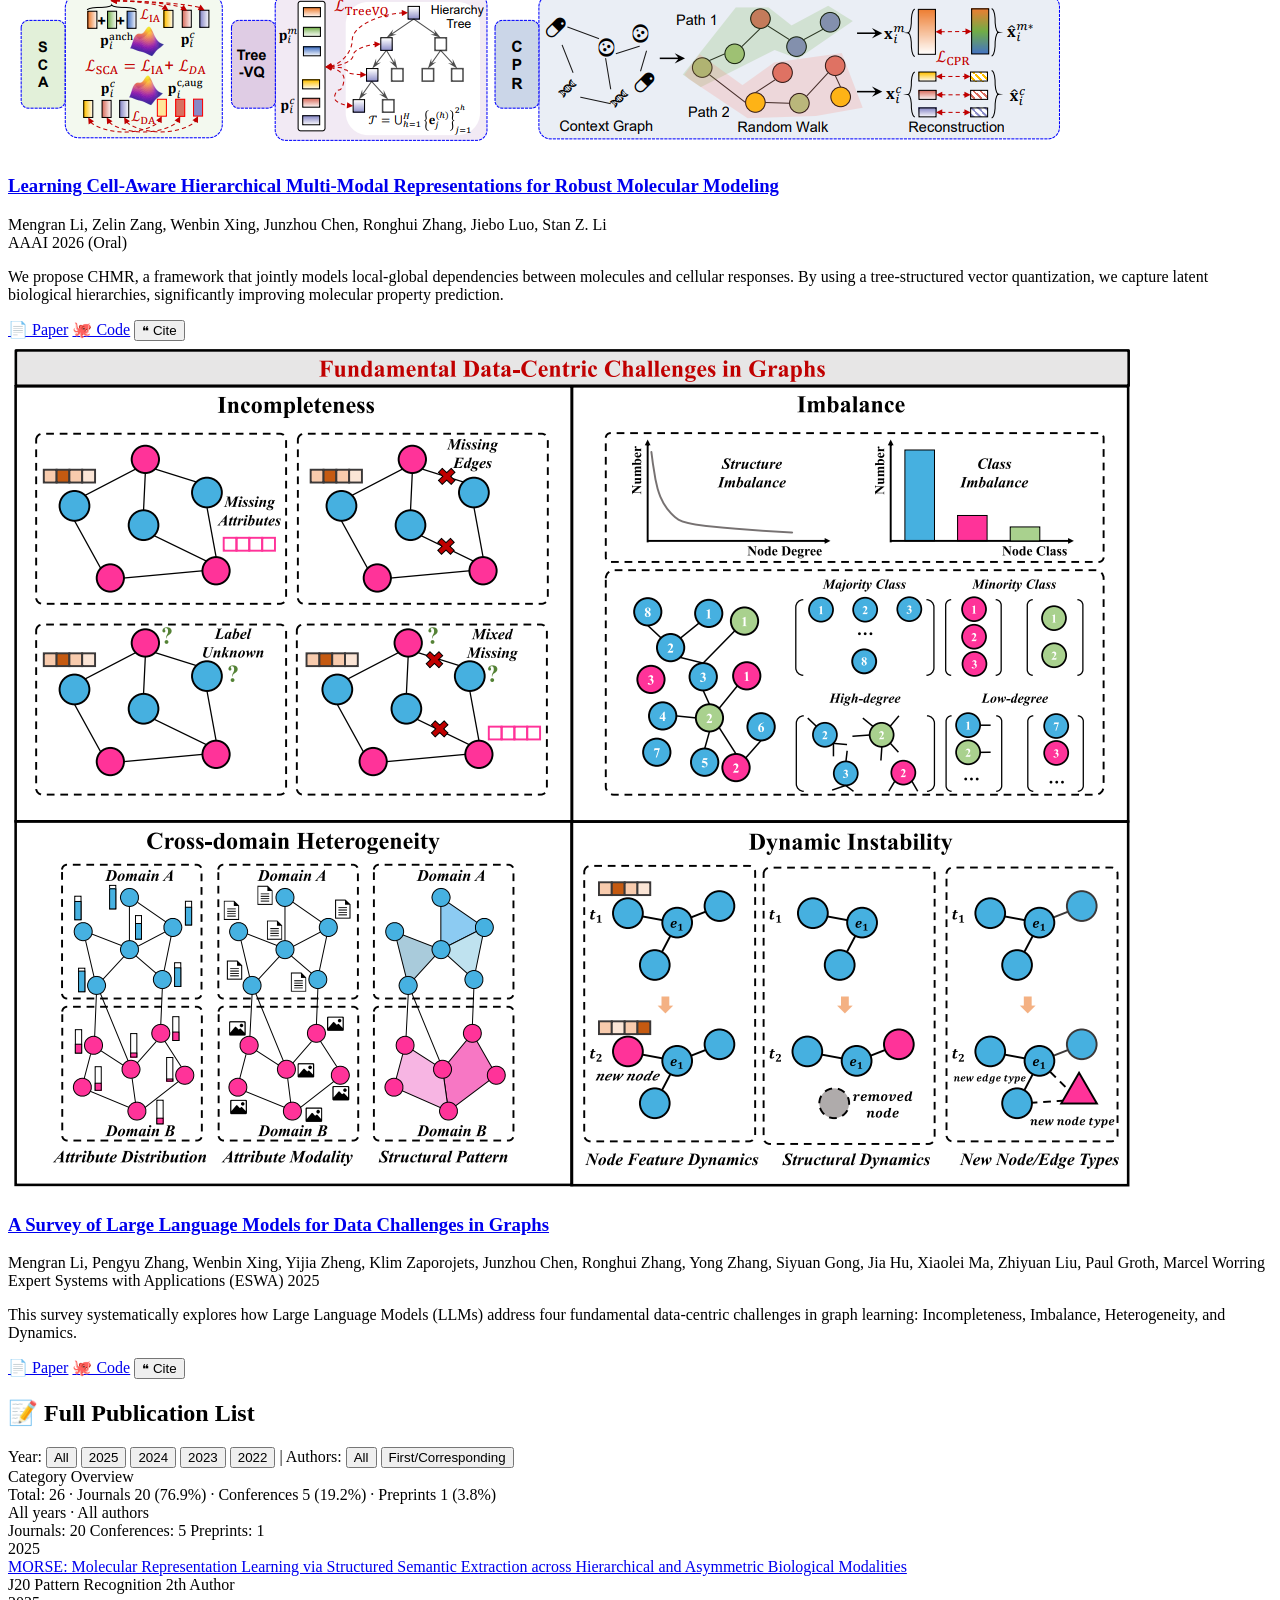
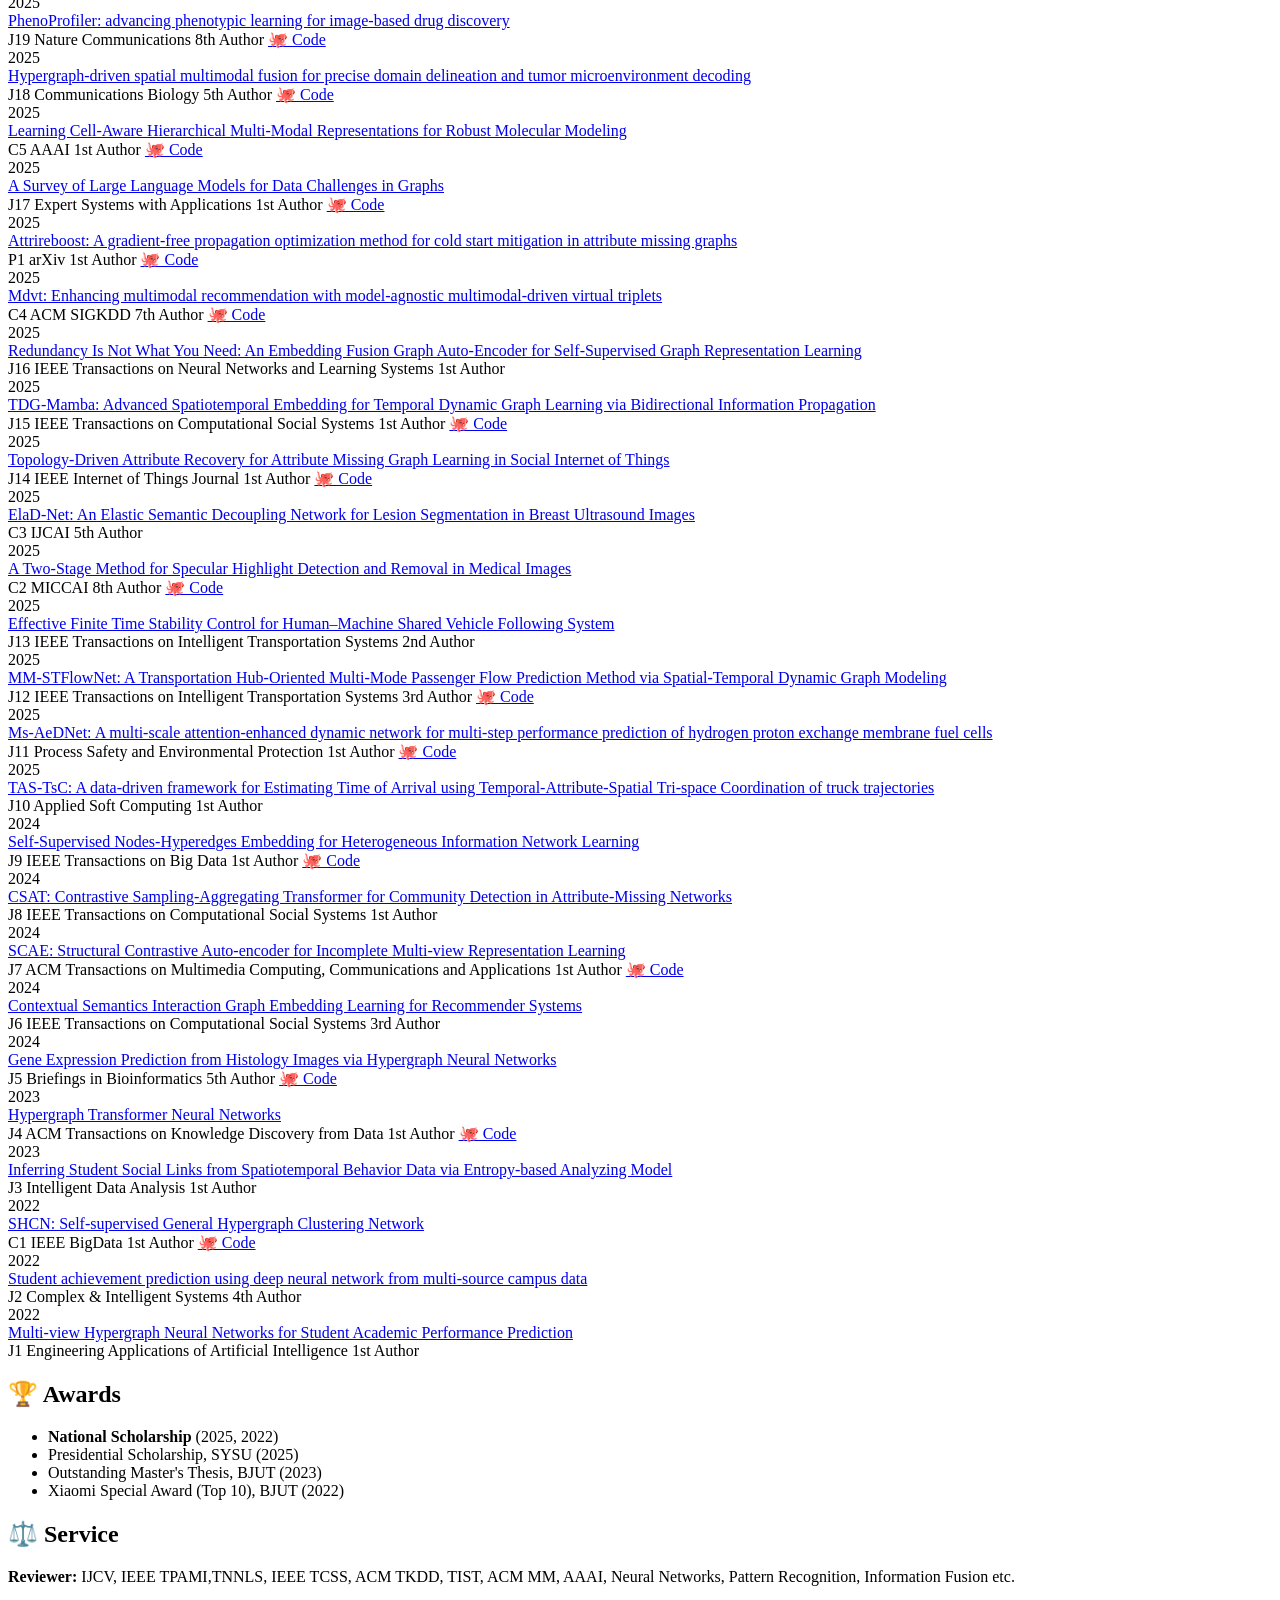
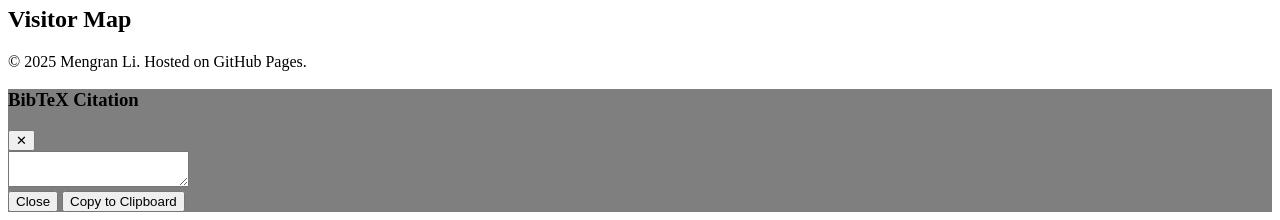
==== commit f21edd20: "Update index.html" ====
--- a/index.html
+++ b/index.html
@@ -226,177 +226,172 @@
       </article>
     `).join('');
 
-    // 渲染 Full List
-    // Publications: (Journal / Conference / Preprint) + J#/C#/P# labels + author-scope toggle
-    let currentYearFilter = 'all';
-    let currentAuthorFilter = 'all'; // 'all' | 'fc' (First/Corresponding)
-
-    const CONFERENCE_HINTS = [
-      'aaai','ijcai','icml','neurips','iclr','cvpr','iccv','eccv',
-      'sigkdd','kdd','www','the web conference','acl','emnlp','naacl','eacl','coling',
-      'icassp','miccai','icme','icdm','cikm','ubicom','ubiquitous','bigdata','ieee bigdata'
-    ];
-
-    function getPubType(pub) {
-      const v = (pub.venue || '').toLowerCase();
-      if (v.includes('arxiv')) return 'preprint';
-      if (CONFERENCE_HINTS.some(k => v.includes(k))) return 'conference';
-      return 'journal';
-    }
-
-    function isFirstOrCorresponding(pub) {
-      const r = (pub.rank || '').toLowerCase();
-      return r.includes('1st') || r.includes('first') || r.includes('correspond') || r.includes('Corresponding') || r.includes('co-first') || r.includes('cofirst');
-    }
-
-    // Build stable codes (do NOT change data.js)
-    const pubMetaByIndex = (() => {
-      const counters = { journal: 0, conference: 0, preprint: 0 };
-      const map = new Map();
-      fullPublications.forEach((pub, idx) => {
-        const type = getPubType(pub);
-        counters[type] += 1;
-        const prefix = type === 'journal' ? 'J' : (type === 'conference' ? 'C' : 'P');
-        map.set(idx, { type, code: `${prefix}${counters[type]}` });
-      });
-      return map;
-    })();
-
-    function setAuthorFilter(scope) {
-      currentAuthorFilter = scope;
-      renderPublications();
-    }
-
-    function filterList(year) {
-      currentYearFilter = year;
-      renderPublications();
-    }
-
-    function renderPublications() {
-      const container = document.getElementById('full-list');
-
-      let list = fullPublications.map((p, idx) => ({ ...p, __idx: idx }));
-      if (currentYearFilter !== 'all') list = list.filter(p => p.year === currentYearFilter);
-      if (currentAuthorFilter === 'fc') list = list.filter(isFirstOrCorresponding);
-
-      const groups = { journal: [], conference: [], preprint: [] };
-      list.forEach(pub => {
-        const meta = pubMetaByIndex.get(pub.__idx);
-        groups[meta.type].push({ ...pub, __type: meta.type, __code: meta.code });
-      });
-
-      updatePubCategoryViz(
-        { journal: groups.journal.length, conference: groups.conference.length, preprint: groups.preprint.length },
-        list.length
-      );
-
-      const sections = [
-        { type: 'journal', title: '📚 Journals' },
-        { type: 'conference', title: '🎤 Conferences' },
-        { type: 'preprint', title: '🧾 Preprints' }
-      ];
-
-      const html = sections.map(sec => {
-        const items = groups[sec.type];
-        if (!items.length) return '';
-        return `
-          <div>
-            <div class="flex items-baseline justify-between gap-3 mb-2">
-              <h3 class="text-sm font-semibold text-zinc-800 dark:text-zinc-200">${sec.title}</h3>
-              <span class="text-xs text-zinc-500">${items.length} item${items.length > 1 ? 's' : ''}</span>
-            </div>
-            <div class="space-y-2">
-              ${items.map(pub => renderPubItem(pub)).join('')}
-            </div>
-          </div>
-        `;
-      }).join('');
-
-      container.innerHTML = html || `<div class="text-sm text-zinc-500">No publications found under the current filters.</div>`;
-
-      // Author toggle button highlight (optional)
-      const allBtn = document.getElementById('authorFilterAll');
-      const fcBtn = document.getElementById('authorFilterFC');
-      if (allBtn && fcBtn) {
-        allBtn.classList.toggle('text-primary', currentAuthorFilter === 'all');
-        fcBtn.classList.toggle('text-primary', currentAuthorFilter === 'fc');
-      }
-    }
-
-    function renderPubItem(pub) {
-      return `
-        <div class="flex items-start gap-4 py-2 border-b border-zinc-100 dark:border-zinc-800 hover:bg-zinc-50 dark:hover:bg-zinc-900 px-3 rounded-lg transition group">
-          <span class="text-xs font-mono text-zinc-400 w-12 shrink-0 pt-1">${pub.year}</span>
-          <div class="flex-1">
-            <div class="flex flex-col gap-1">
-              <a href="${pub.url}" target="_blank" class="text-base font-medium text-zinc-900 dark:text-zinc-100 group-hover:text-primary transition block leading-snug">${pub.title}</a>
-              <div class="flex flex-wrap items-center gap-3 text-xs text-zinc-500 mt-1">
-                <span class="inline-flex items-center gap-2">
-                  <span class="px-1.5 py-0.5 rounded border border-zinc-200 dark:border-zinc-700 bg-zinc-100 dark:bg-zinc-800 text-zinc-700 dark:text-zinc-200 font-mono">${pub.__code}</span>
-                  <span class="font-medium text-zinc-700 dark:text-zinc-300">${pub.venue}</span>
-                </span>
-                <span class="px-1.5 py-0.5 rounded border border-zinc-200 dark:border-zinc-700 text-zinc-600 dark:text-zinc-400 font-medium">${pub.rank}</span>
-                ${pub.codeUrl ? `<a href="${pub.codeUrl}" target="_blank" class="text-primary/80 hover:text-primary transition flex items-center gap-1">🐙 Code</a>` : ''}
-              </div>
-            </div>
-          </div>
-        </div>
-      `;
-    }
-
-    function updatePubCategoryViz(counts, total) {
-      const subtitle = document.getElementById('pub-category-subtitle');
-      const scope = document.getElementById('pub-category-scope');
-      const bar = document.getElementById('pub-category-bar');
-
-      const cj = document.getElementById('count-journal');
-      const cc = document.getElementById('count-conference');
-      const cp = document.getElementById('count-preprint');
-
-      if (cj) cj.textContent = counts.journal;
-      if (cc) cc.textContent = counts.conference;
-      if (cp) cp.textContent = counts.preprint;
-
-      const pct = (n) => total ? (n * 100 / total) : 0;
-      const pj = pct(counts.journal);
-      const pc = pct(counts.conference);
-      const pp = pct(counts.preprint);
-
-      if (subtitle) subtitle.textContent = `Total: ${total}  ·  Journals ${counts.journal} (${pj.toFixed(1)}%)  ·  Conferences ${counts.conference} (${pc.toFixed(1)}%)  ·  Preprints ${counts.preprint} (${pp.toFixed(1)}%)`;
-      if (scope) scope.textContent = `${currentYearFilter === 'all' ? 'All years' : currentYearFilter} · ${currentAuthorFilter === 'fc' ? 'First/Corresponding only' : 'All authors'}`;
-
-      if (bar) {
-        bar.innerHTML = `
-          <div class="h-full bg-primary" style="width:${pj}%"></div>
-          <div class="h-full bg-emerald-500" style="width:${pc}%"></div>
-          <div class="h-full bg-amber-500" style="width:${pp}%"></div>
-        `;
-      }
-    }
-
-    // Modal Logic
-    const modal = document.getElementById('bibtexModal');
-    const modalContent = document.getElementById('modalContent');
-    const bibTextArea = document.getElementById('bibtexText');
-    function openBibtex(index) {
-      bibTextArea.value = selectedWorks[index].bibtex;
-      modal.classList.remove('hidden');
-      setTimeout(() => { modal.classList.remove('opacity-0'); modalContent.classList.remove('scale-95'); modalContent.classList.add('scale-100'); }, 10);
-    }
-    function closeModal() {
-      modal.classList.add('opacity-0'); modalContent.classList.remove('scale-100'); modalContent.classList.add('scale-95');
-      setTimeout(() => { modal.classList.add('hidden'); }, 300);
-    }
-    function copyBibtex() {
-      bibTextArea.select();
-      navigator.clipboard.writeText(bibTextArea.value).then(() => {
-        const btn = document.querySelector('button[onclick="copyBibtex()"]');
-        btn.innerText = 'Copied!'; btn.classList.add('bg-green-600');
-        setTimeout(() => { btn.innerText = 'Copy to Clipboard'; btn.classList.remove('bg-green-600'); }, 2000);
-      });
-    }
-    modal.addEventListener('click', (e) => { if (e.target === modal) closeModal(); });
-
+// ===================== Publications (Final Version) =====================
+
+// Filter states
+let currentYearFilter = 'all';
+let currentAuthorFilter = 'all'; // 'all' | 'fc'
+
+// Identify conference venues
+const CONFERENCE_HINTS = [
+  'aaai','ijcai','icml','neurips','iclr','cvpr','iccv','eccv',
+  'sigkdd','kdd','www','the web conference','acl','emnlp','naacl','eacl','coling',
+  'icassp','miccai','icme','icdm','cikm','ubicom','ubiquitous','bigdata','ieee bigdata'
+];
+
+// -------------- Publication Type --------------
+function getPubType(pub) {
+  const v = (pub.venue || '').toLowerCase();
+  if (v.includes('arxiv') || v.includes('preprint')) return 'preprint';
+  if (CONFERENCE_HINTS.some(k => v.includes(k))) return 'conference';
+  return 'journal';
+}
+
+// -------------- First / Corresponding --------------
+function isFirstAuthor(pub) {
+  const r = (pub.rank || '').toLowerCase();
+  return r.includes('1st') || r.includes('first');
+}
+
+function isCorresponding(pub) {
+  if (pub.corr === true) return true;
+  const r = (pub.rank || '').toLowerCase();
+  return r.includes('correspond') || r.includes('通讯');
+}
+
+function isFirstOrCorresponding(pub) {
+  return isFirstAuthor(pub) || isCorresponding(pub);
+}
+
+// -------------- J#/C#/P# Numbering (倒序)--------------
+const pubMetaByIndex = (() => {
+  const counts = { journal: 0, conference: 0, preprint: 0 };
+  // count total
+  fullPublications.forEach(pub => { counts[getPubType(pub)]++; });
+
+  const cur = { ...counts };
+  const map = new Map();
+
+  fullPublications.forEach((pub, idx) => {
+    const t = getPubType(pub);
+    const n = cur[t]--;
+    const prefix = t === 'journal' ? 'J' : (t === 'conference' ? 'C' : 'P');
+    map.set(idx, { type: t, code: `${prefix}${n}` });
+  });
+  return map;
+})();
+
+// -------------- UI Buttons --------------
+function setAuthorFilter(scope) {
+  currentAuthorFilter = scope;
+  renderPublications();
+}
+
+function filterList(year) {
+  currentYearFilter = year;
+  renderPublications();
+}
+
+// -------------- Render Main List --------------
+function renderPublications() {
+  const container = document.getElementById('full-list');
+
+  let list = fullPublications.map((p, idx) => ({ ...p, __idx: idx }));
+
+  if (currentYearFilter !== 'all')
+    list = list.filter(p => p.year === currentYearFilter);
+
+  if (currentAuthorFilter === 'fc')
+    list = list.filter(isFirstOrCorresponding);
+
+  //统计可视化要用
+  const counts = { journal: 0, conference: 0, preprint: 0 };
+  list.forEach(p => counts[pubMetaByIndex.get(p.__idx).type]++);
+
+  updatePubCategoryViz(counts, list.length);
+
+  // 主列表：按 data.js 原顺序
+  const html = list.map(pub => {
+    const meta = pubMetaByIndex.get(pub.__idx);
+    return renderPubItem(pub, meta);
+  }).join('');
+
+  container.innerHTML = html || `<div class="text-sm text-zinc-500">No publications found.</div>`;
+
+  // 下拉按钮高亮
+  document.getElementById('authorFilterAll')
+    .classList.toggle('text-primary', currentAuthorFilter === 'all');
+  document.getElementById('authorFilterFC')
+    .classList.toggle('text-primary', currentAuthorFilter === 'fc');
+}
+
+// -------------- Render Single Item --------------
+function renderPubItem(pub, meta) {
+  const isCorr = isCorresponding(pub);
+
+  return `
+    <div class="flex items-start gap-4 py-2 border-b border-zinc-200 dark:border-zinc-800 hover:bg-zinc-50 dark:hover:bg-zinc-900 px-3 rounded-lg transition">
+      <span class="text-xs font-mono text-zinc-400 w-12 shrink-0 pt-1">${pub.year}</span>
+
+      <div class="flex-1">
+        <a href="${pub.url}" target="_blank"
+           class="text-base font-medium text-zinc-900 dark:text-zinc-100 hover:text-primary transition block leading-snug">
+          ${pub.title}
+        </a>
+
+        <div class="mt-1 flex flex-wrap items-center gap-3 text-xs text-zinc-500">
+          
+          <!-- J#/C#/P# Label -->
+          <span class="px-1.5 py-0.5 rounded border border-zinc-300 dark:border-zinc-700 bg-zinc-100 dark:bg-zinc-800 font-mono">
+            ${meta.code}
+          </span>
+
+          <span class="font-medium text-zinc-700 dark:text-zinc-300">${pub.venue}</span>
+
+          <!-- Rank (always show) -->
+          <span class="px-1.5 py-0.5 rounded border border-zinc-300 dark:border-zinc-700 text-zinc-600 dark:text-zinc-400">
+            ${pub.rank}
+          </span>
+
+          <!-- Corresponding ONLY if corr:true -->
+          ${
+            isCorr
+              ? `<span class="px-1.5 py-0.5 rounded border border-amber-300 bg-amber-50 dark:bg-amber-500/10 text-amber-700 dark:text-amber-300 text-[11px] font-medium">Corresponding</span>`
+              : ''
+          }
+
+          ${pub.codeUrl ? `<a href="${pub.codeUrl}" target="_blank" class="text-primary hover:underline">🐙 Code</a>` : ''}
+        </div>
+      </div>
+    </div>
+  `;
+}
+
+// -------------- Category Visualization --------------
+function updatePubCategoryViz(counts, total) {
+  const pct = (n) => total ? (n * 100 / total) : 0;
+
+  document.getElementById('count-journal').textContent = counts.journal;
+  document.getElementById('count-conference').textContent = counts.conference;
+  document.getElementById('count-preprint').textContent = counts.preprint;
+
+  document.getElementById('pub-category-subtitle').textContent =
+    `Total: ${total} · Journals ${counts.journal} (${pct(counts.journal).toFixed(1)}%) · Conferences ${counts.conference} (${pct(counts.conference).toFixed(1)}%) · Preprints ${counts.preprint} (${pct(counts.preprint).toFixed(1)}%)`;
+
+  document.getElementById('pub-category-scope').textContent =
+    `${currentYearFilter === 'all' ? 'All years' : currentYearFilter} · ` +
+    `${currentAuthorFilter === 'fc' ? 'First/Corresponding only' : 'All authors'}`;
+
+  document.getElementById('pub-category-bar').innerHTML = `
+    <div class="h-full bg-primary" style="width:${pct(counts.journal)}%"></div>
+    <div class="h-full bg-emerald-500" style="width:${pct(counts.conference)}%"></div>
+    <div class="h-full bg-amber-500" style="width:${pct(counts.preprint)}%"></div>
+  `;
+}
+
+// Init
+document.addEventListener('DOMContentLoaded', () => { renderPublications(); });
+    
     // Init
     filterList('all');
     (function(){
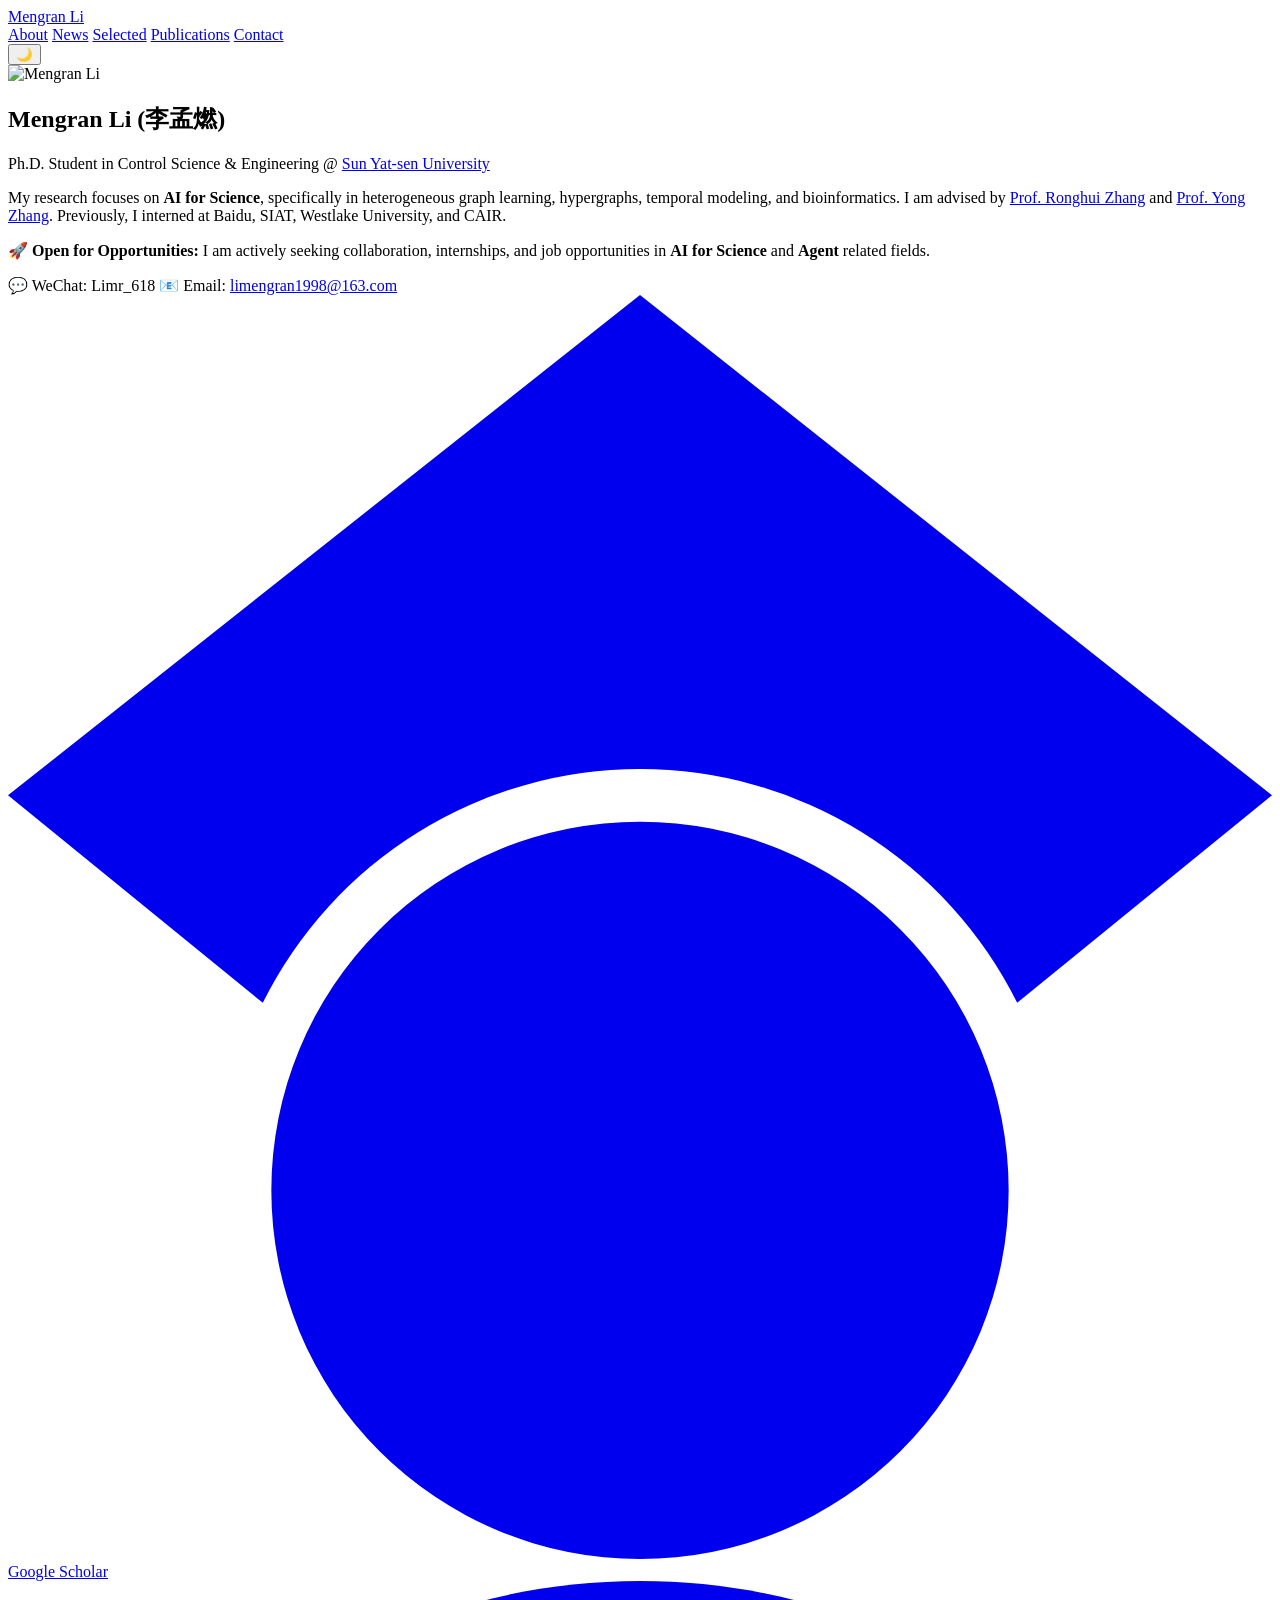
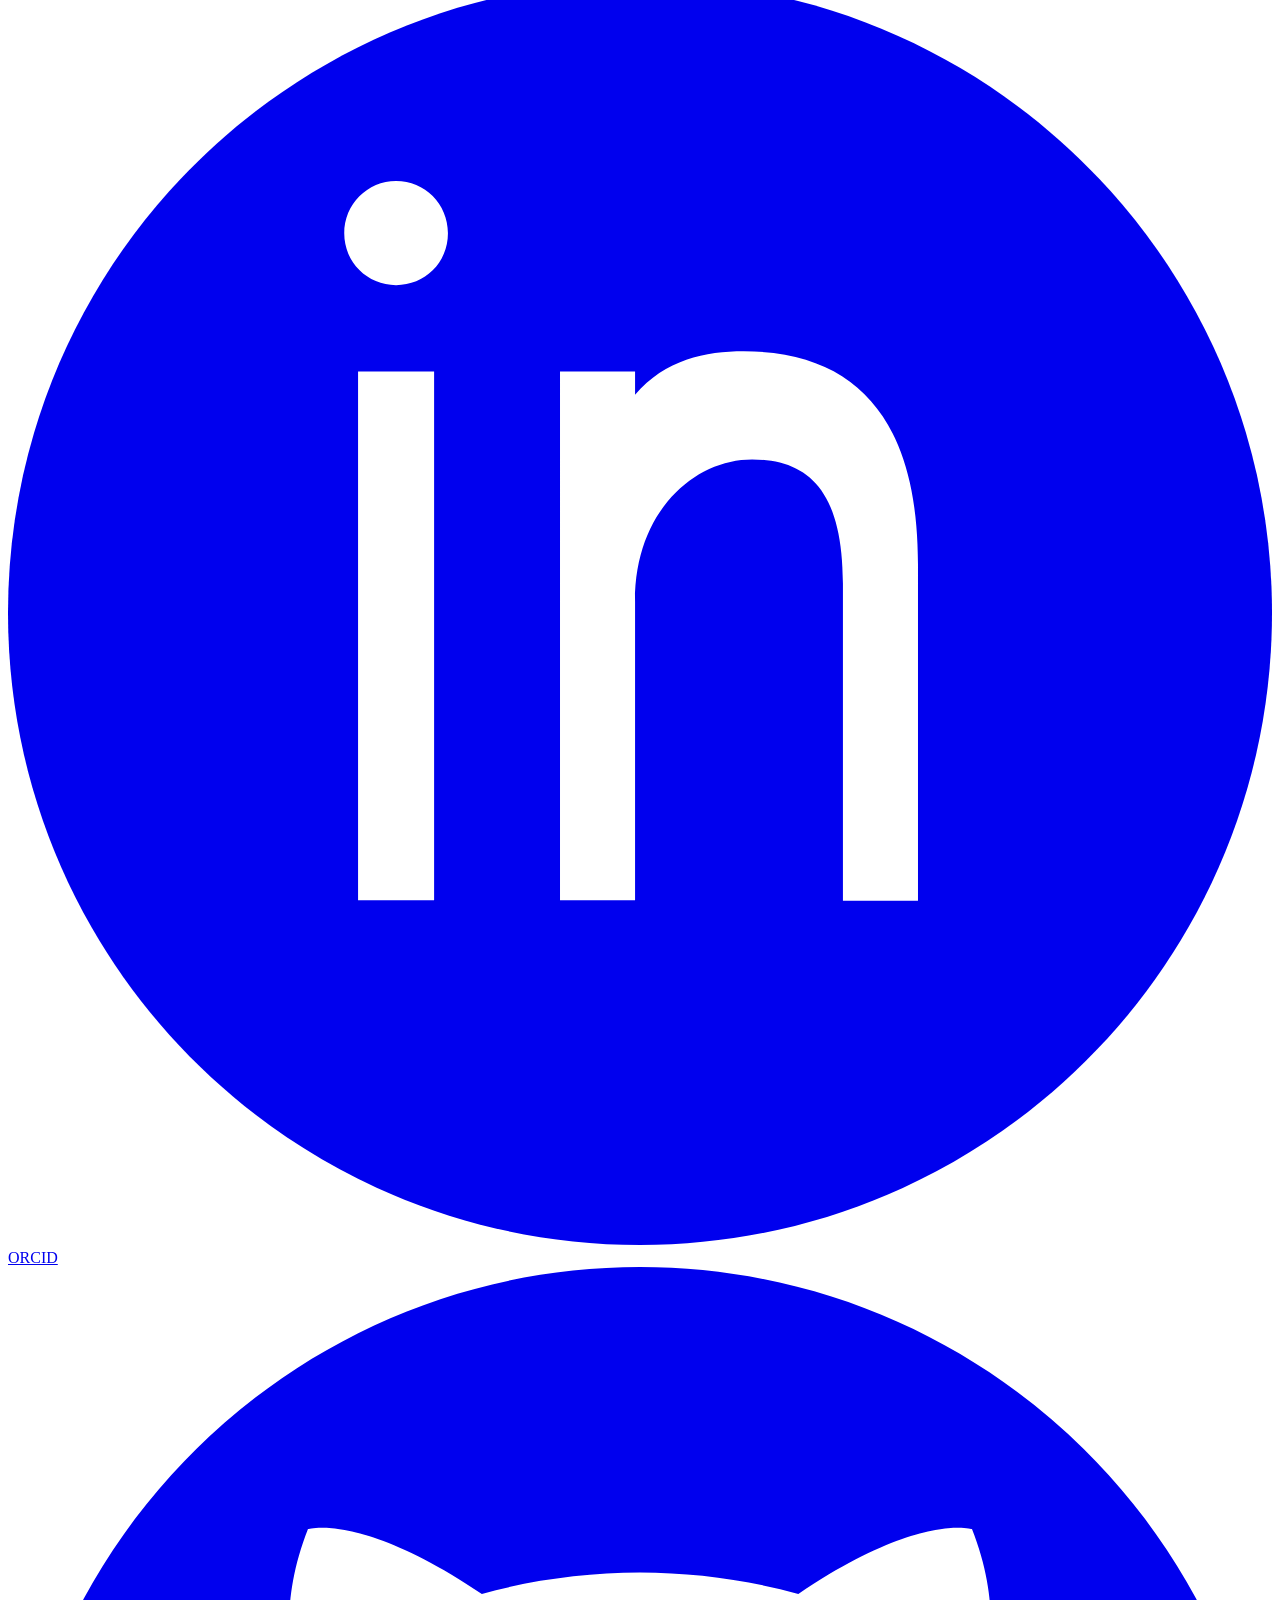
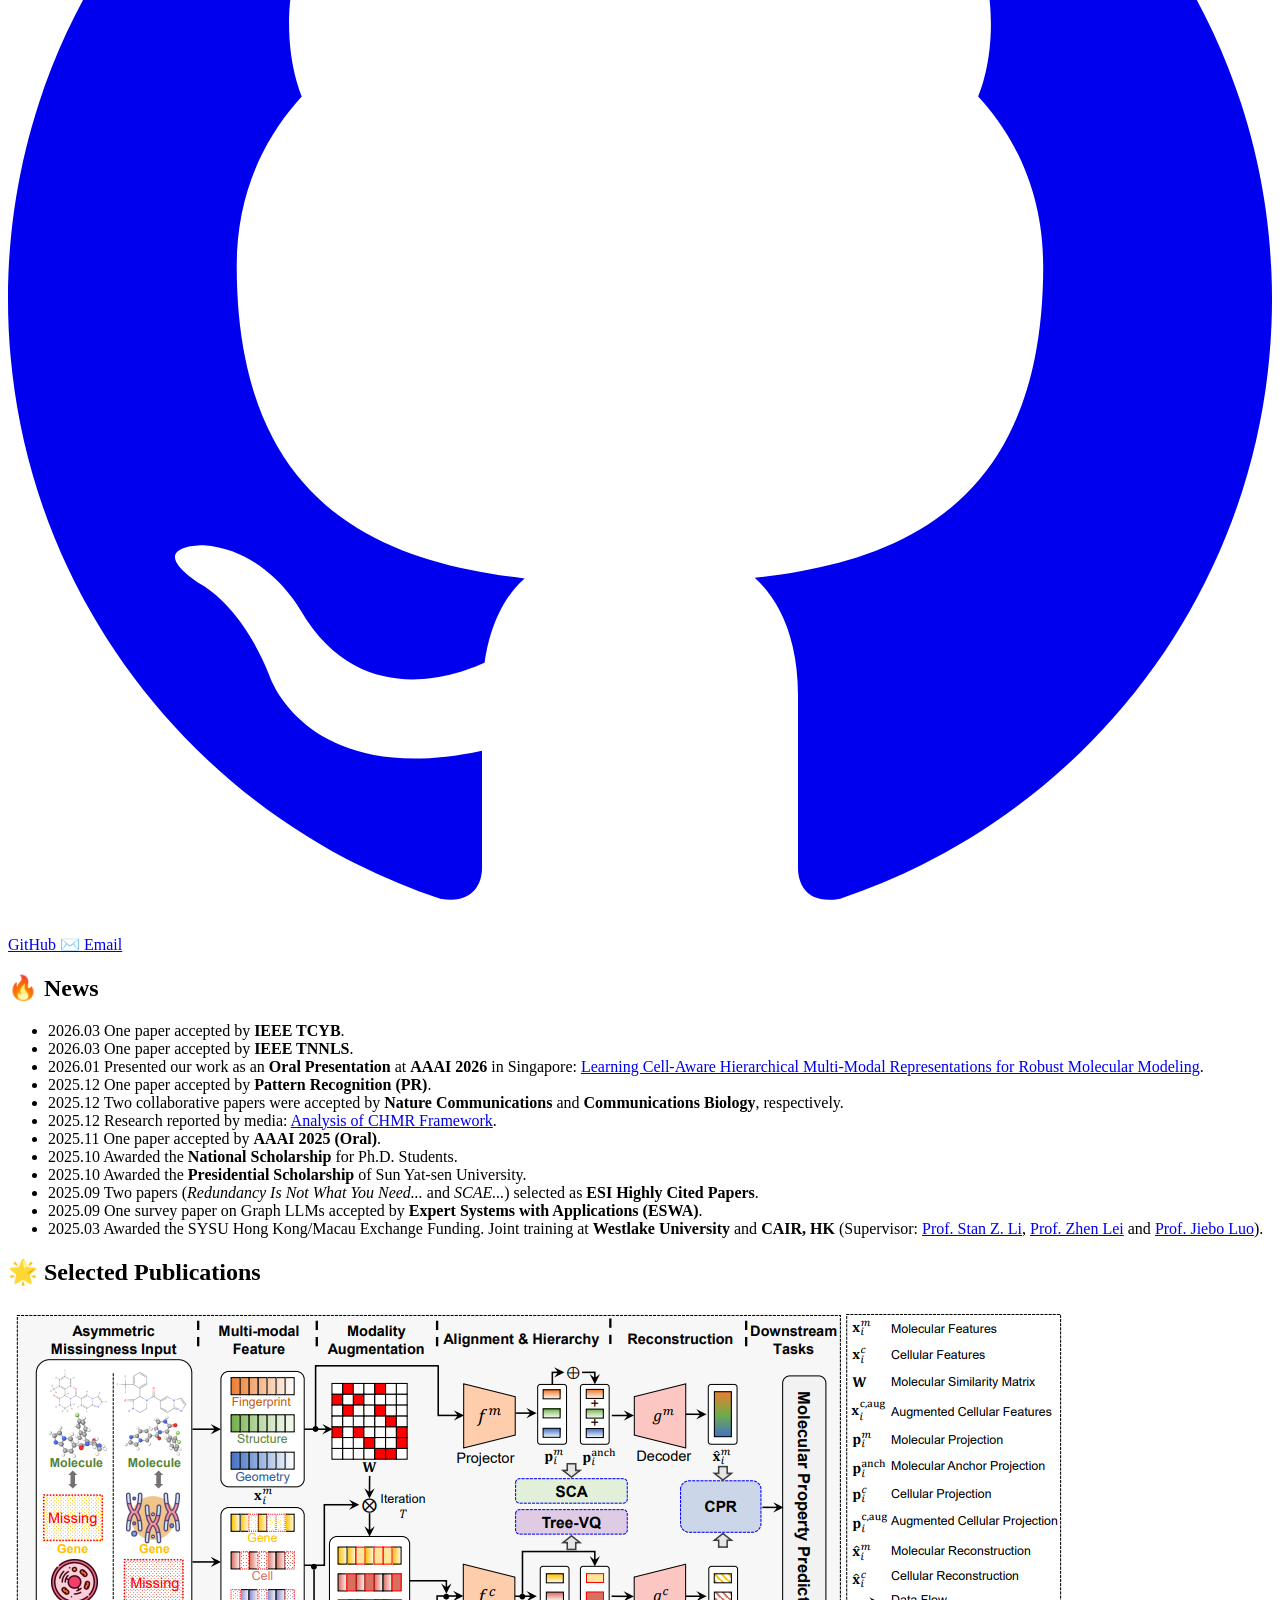
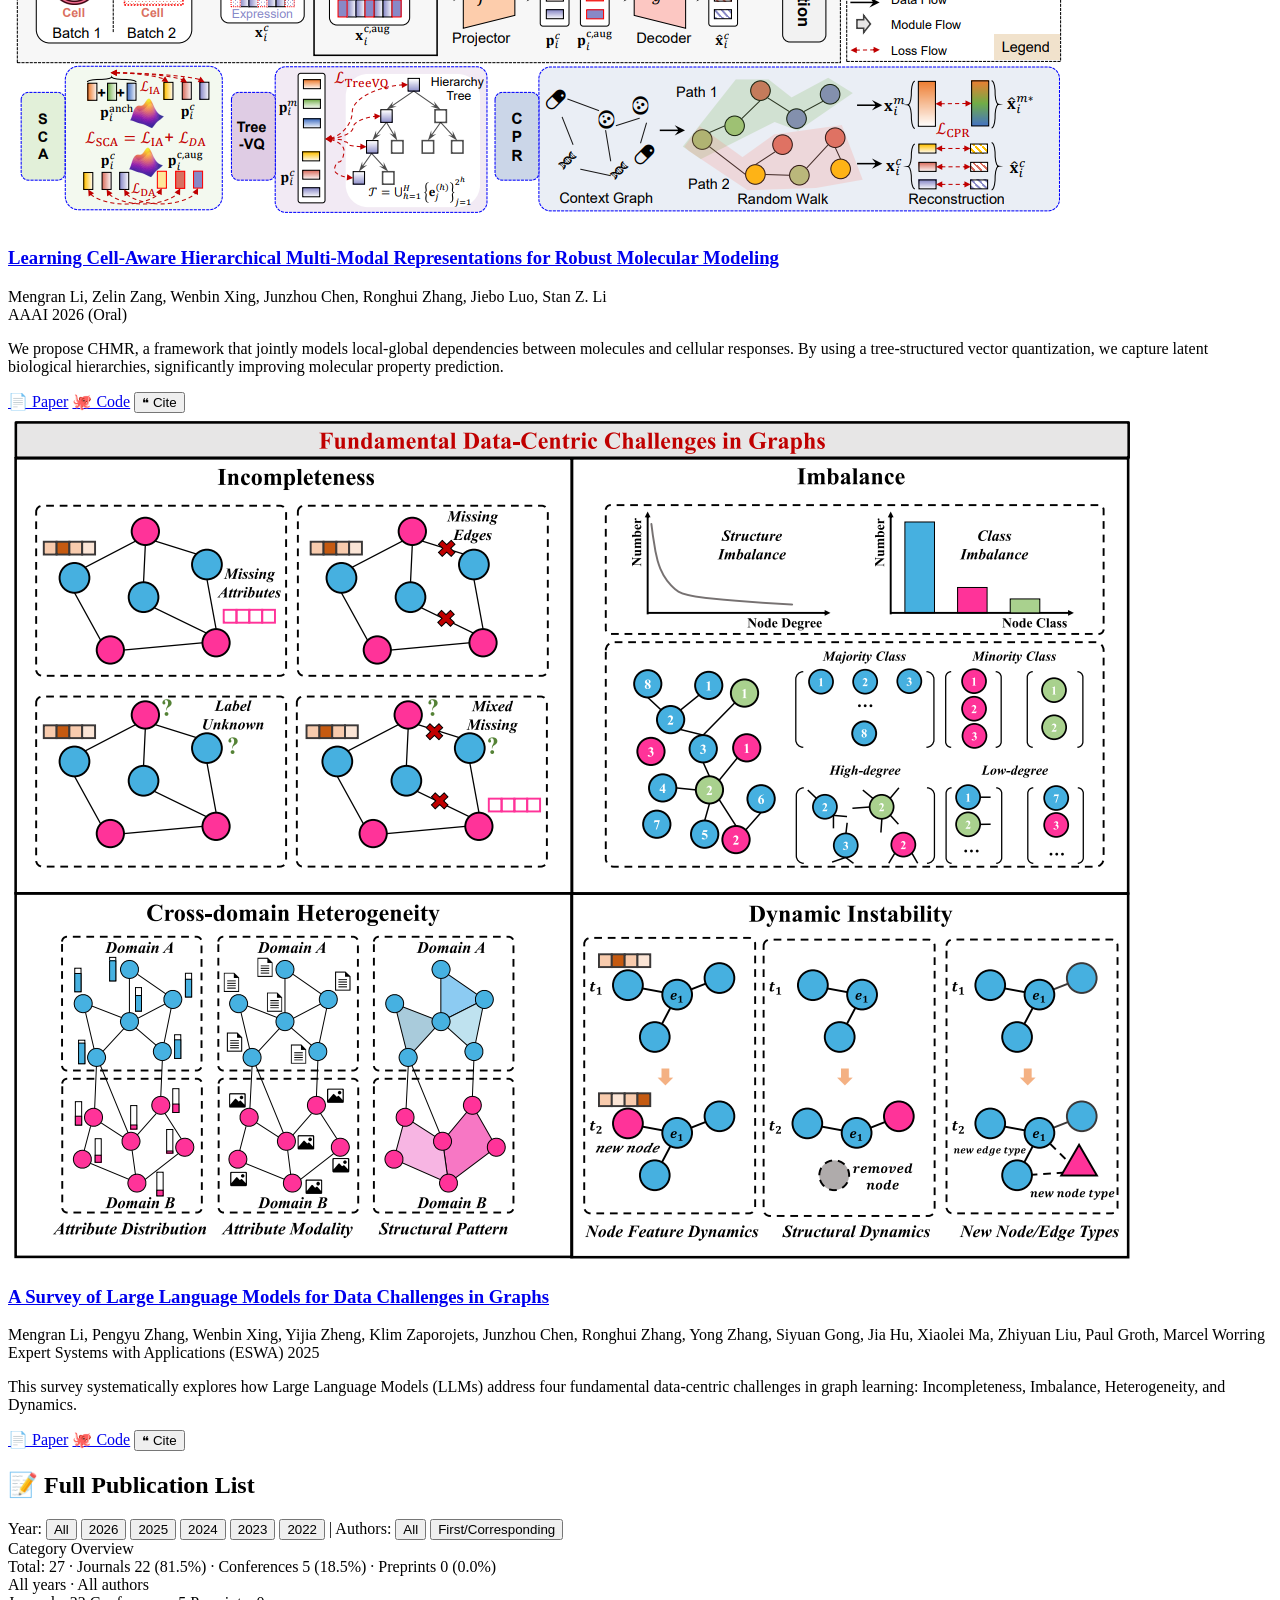
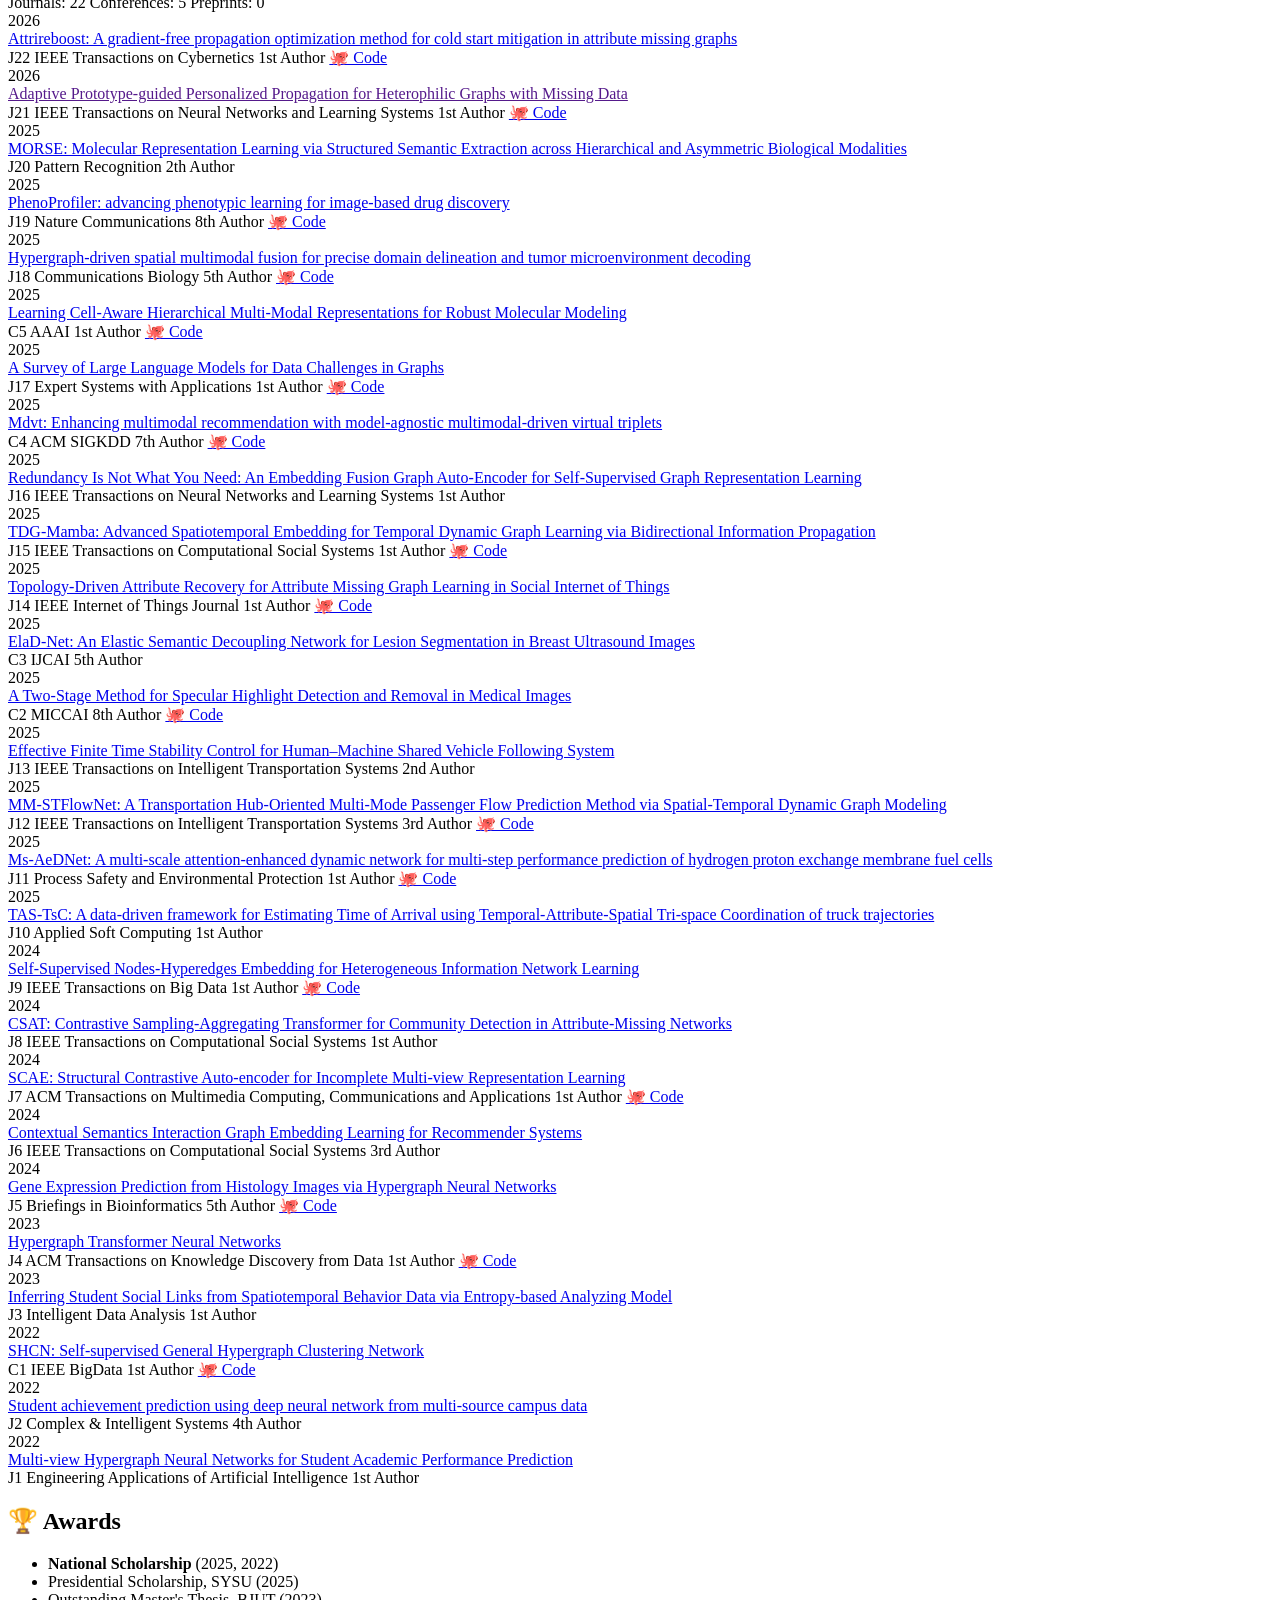
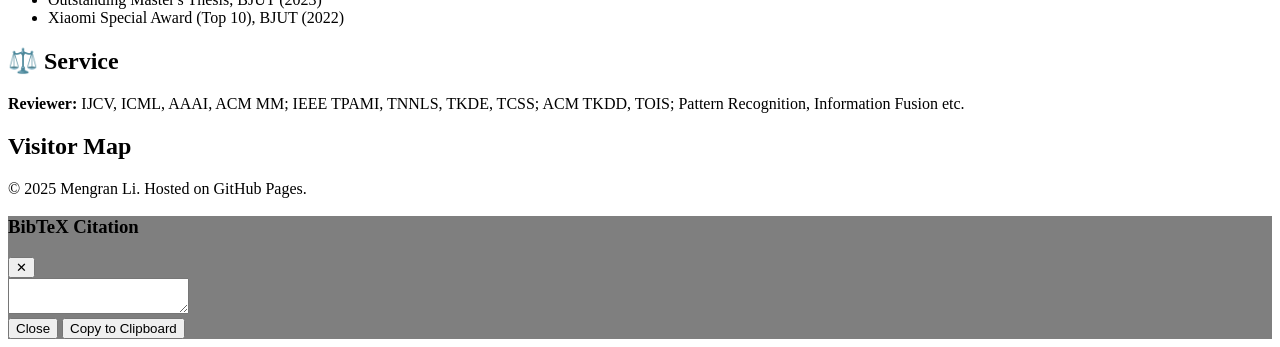
==== commit 0f92ad69: "Update index.html" ====
--- a/index.html
+++ b/index.html
@@ -108,6 +108,7 @@
       <div class="flex flex-wrap items-center gap-2 mb-4 text-sm">
         <span class="px-2 py-1 rounded bg-zinc-100 dark:bg-zinc-800 text-zinc-500">Year:</span>
         <button class="px-2 py-1 hover:text-primary font-medium" onclick="filterList('all')">All</button>
+        <button class="px-2 py-1 hover:text-primary font-medium" onclick="filterList('2026')">2026</button>
         <button class="px-2 py-1 hover:text-primary font-medium" onclick="filterList('2025')">2025</button>
         <button class="px-2 py-1 hover:text-primary font-medium" onclick="filterList('2024')">2024</button>
         <button class="px-2 py-1 hover:text-primary font-medium" onclick="filterList('2023')">2023</button>
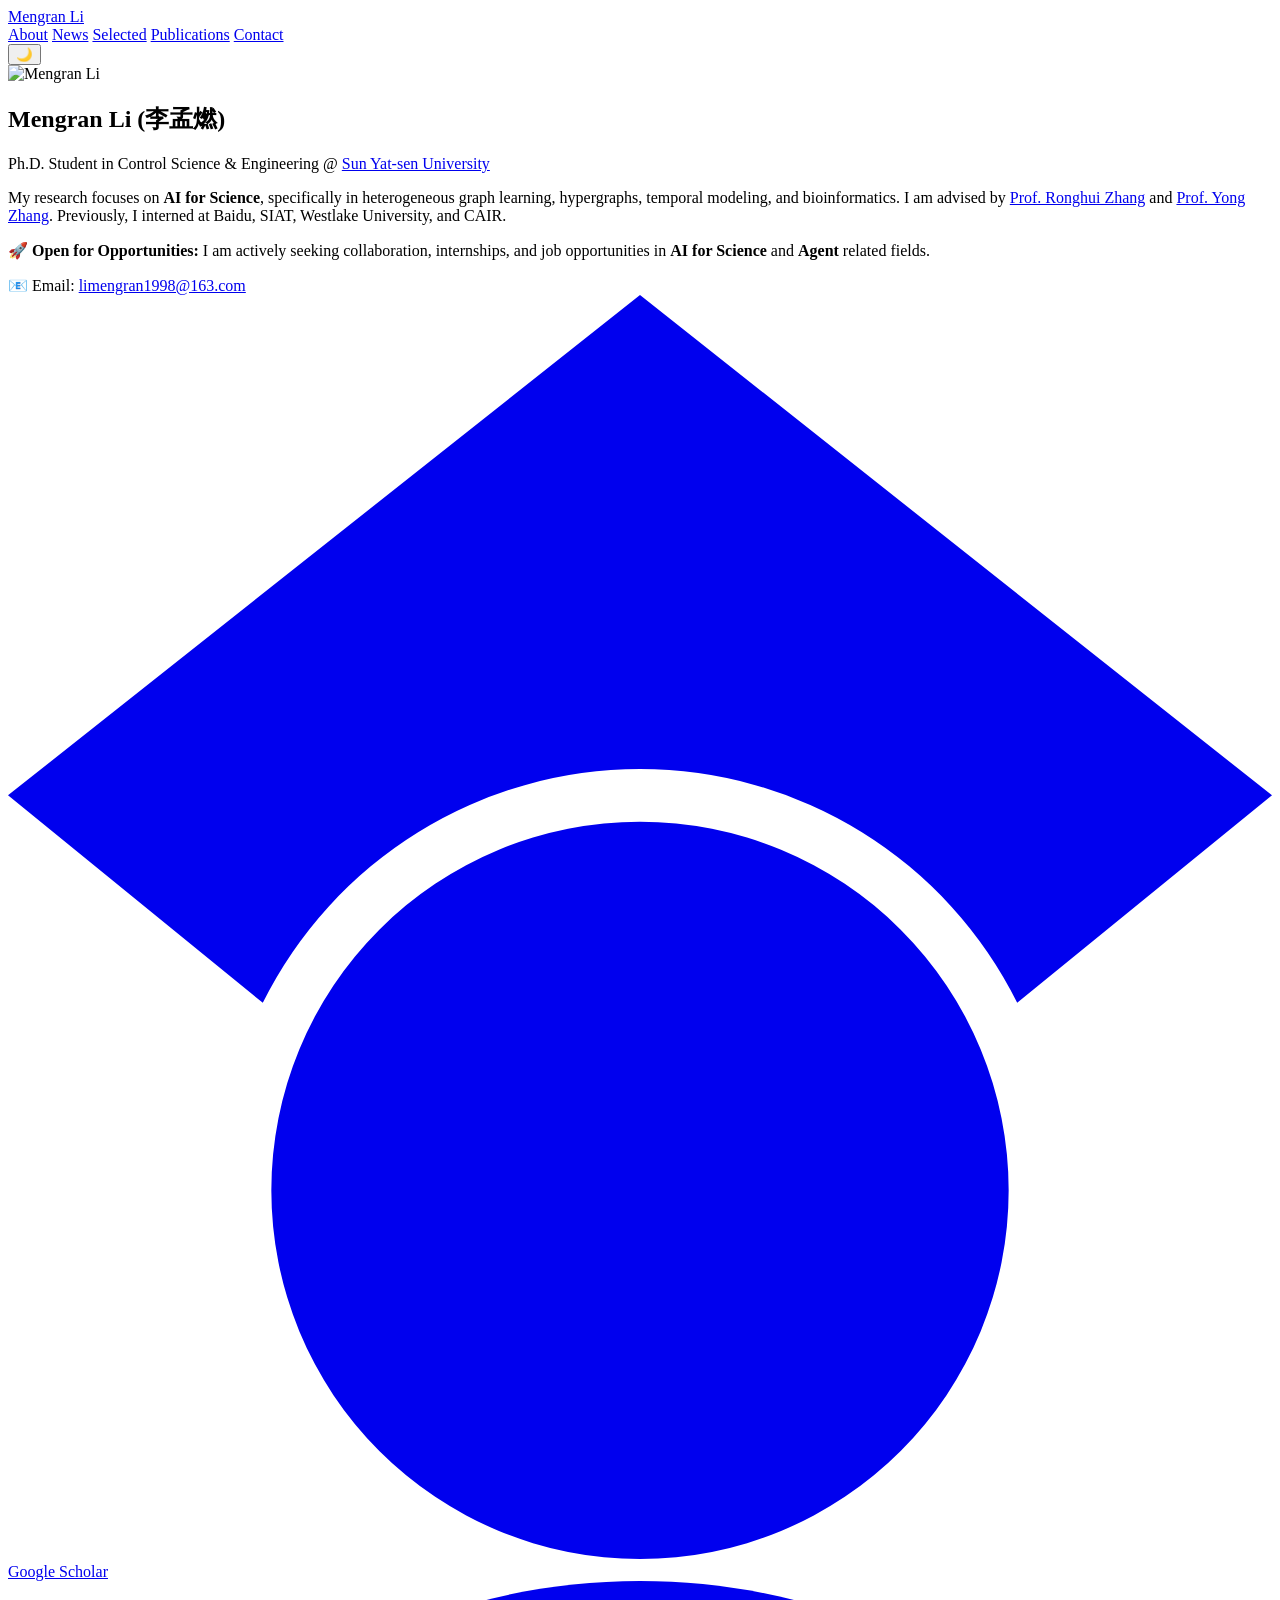
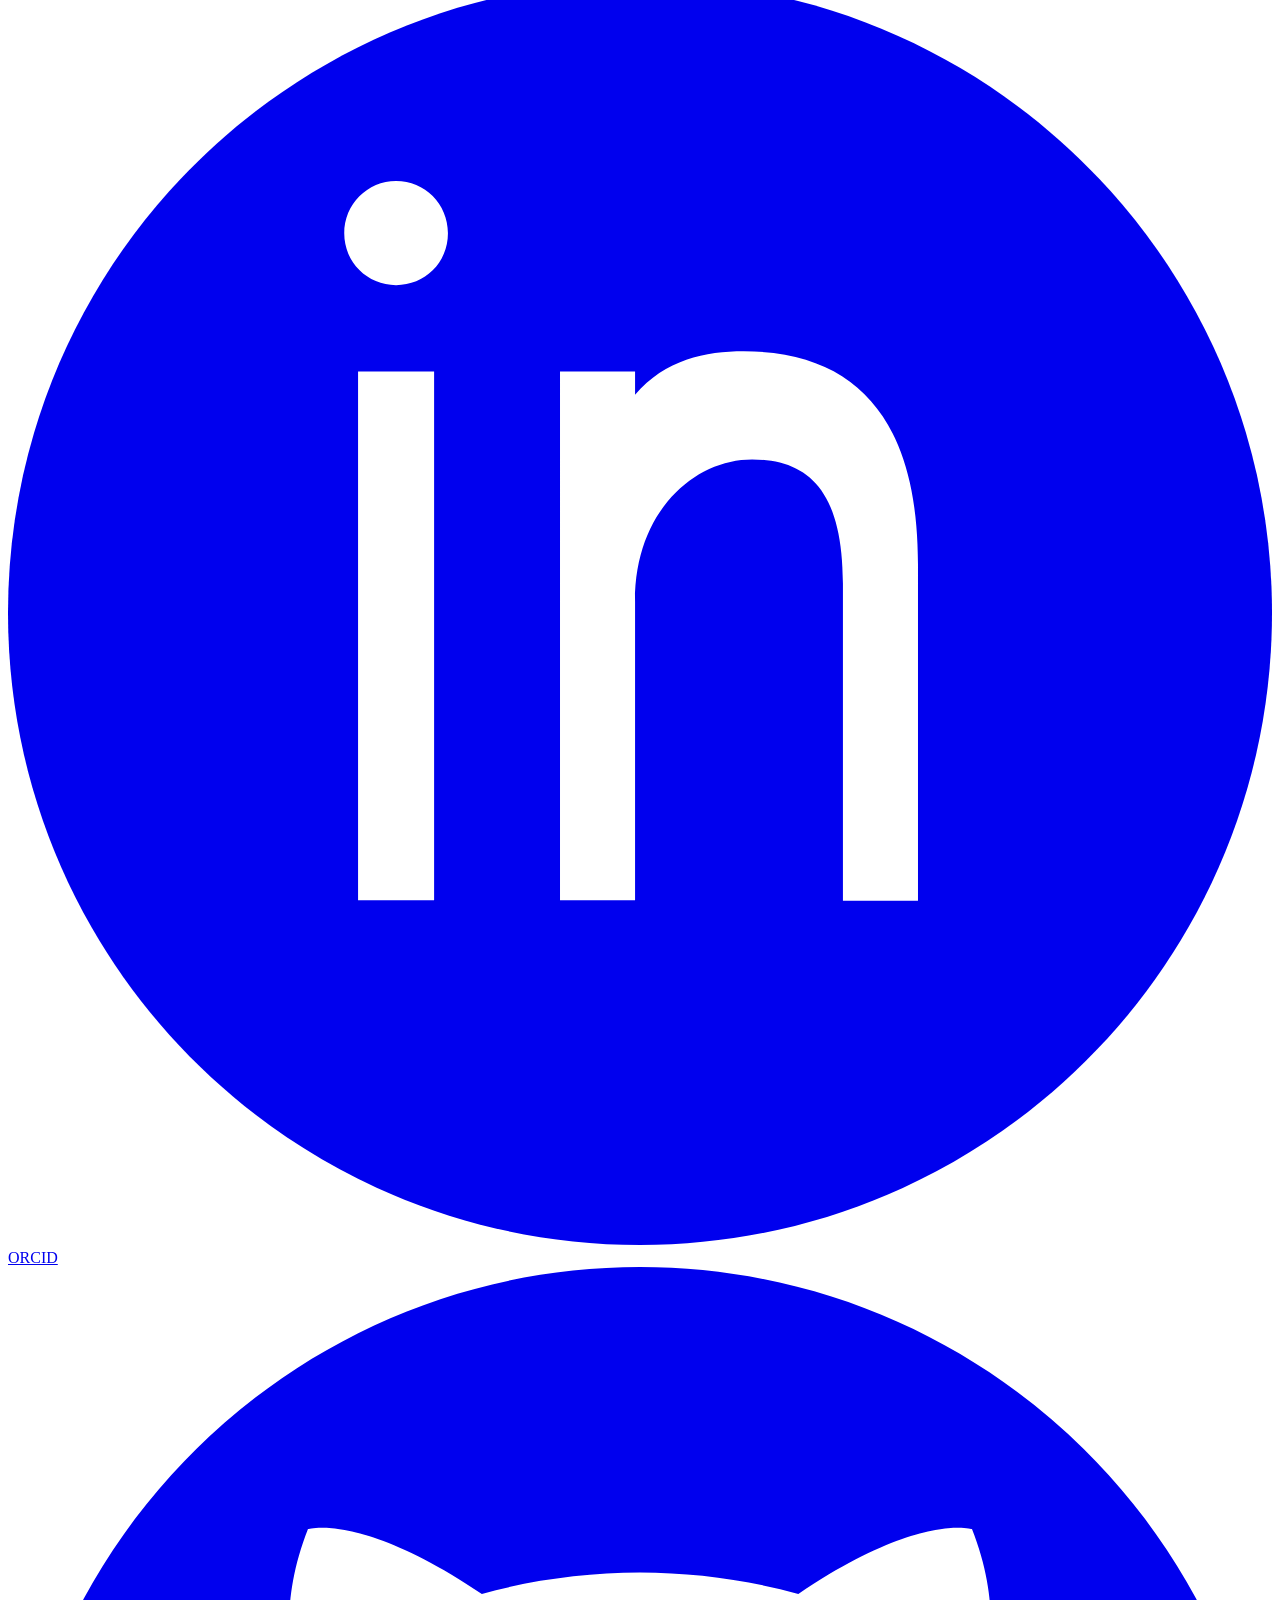
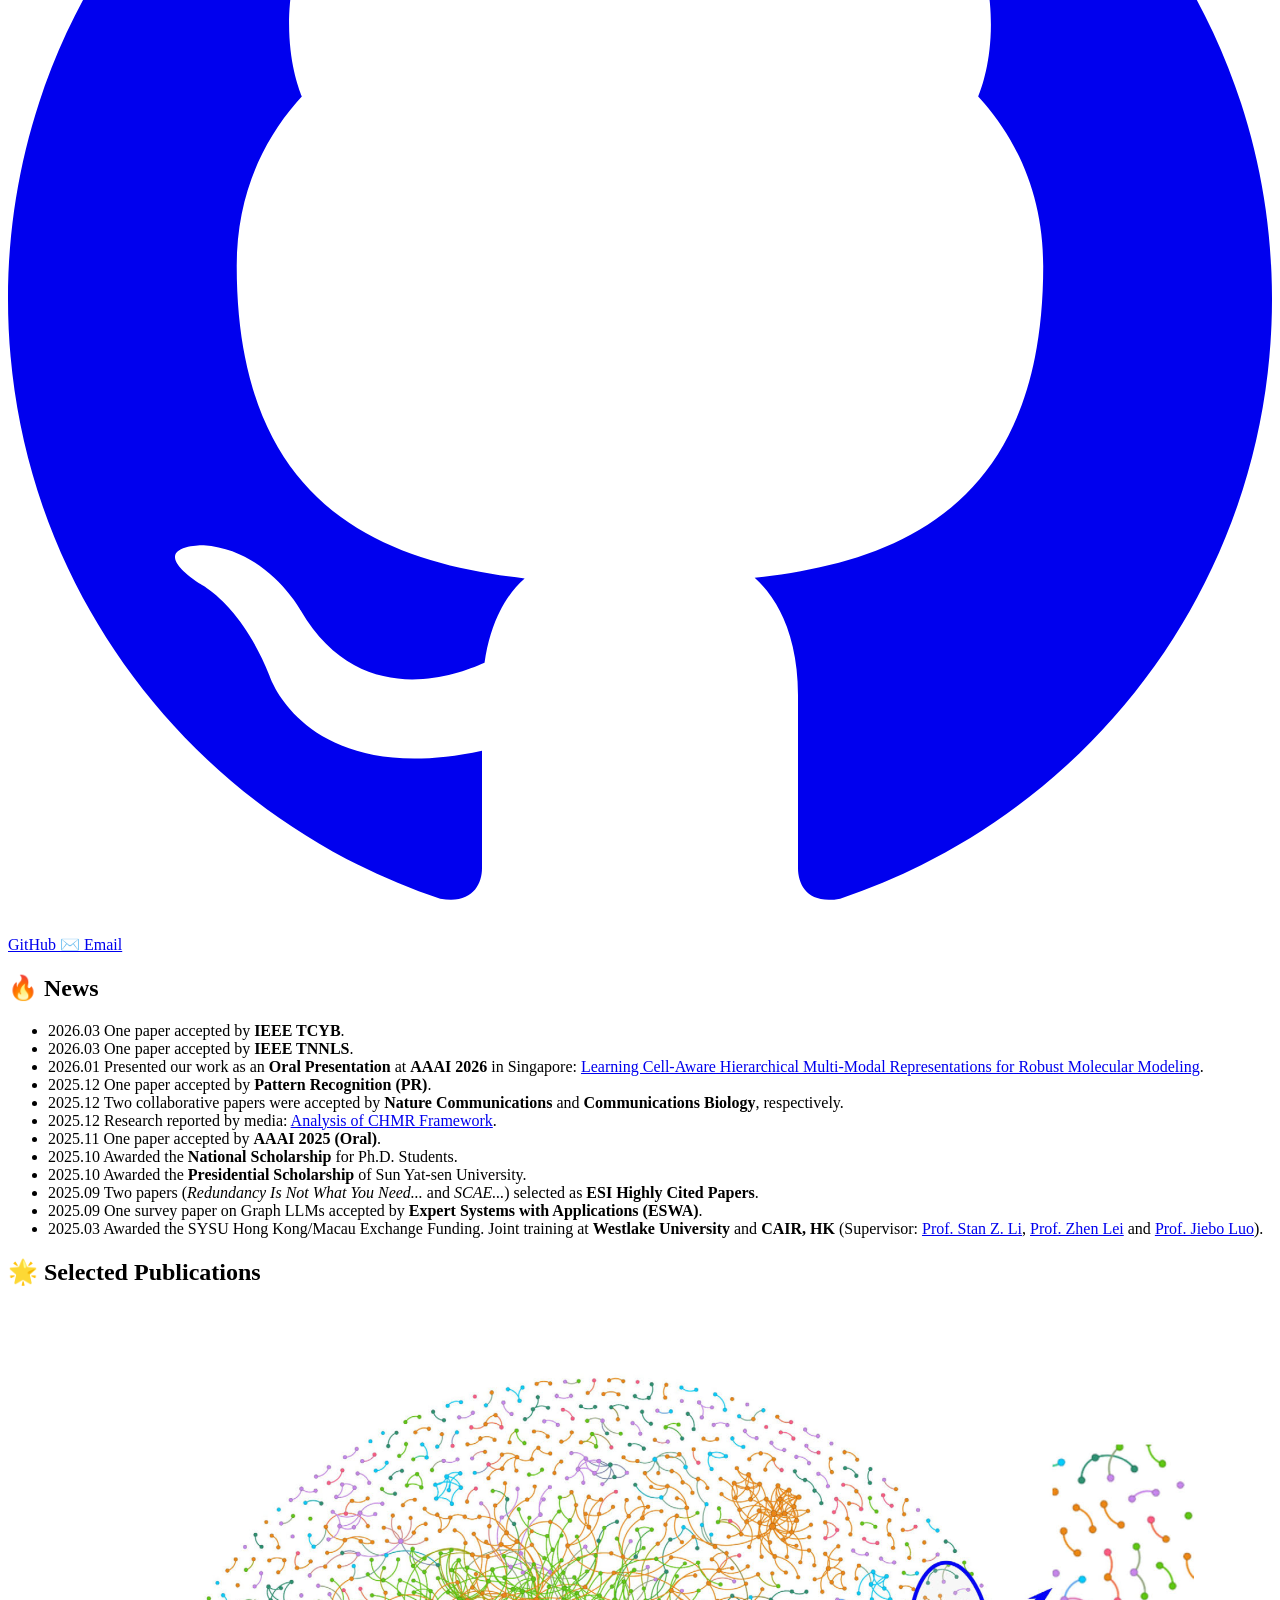
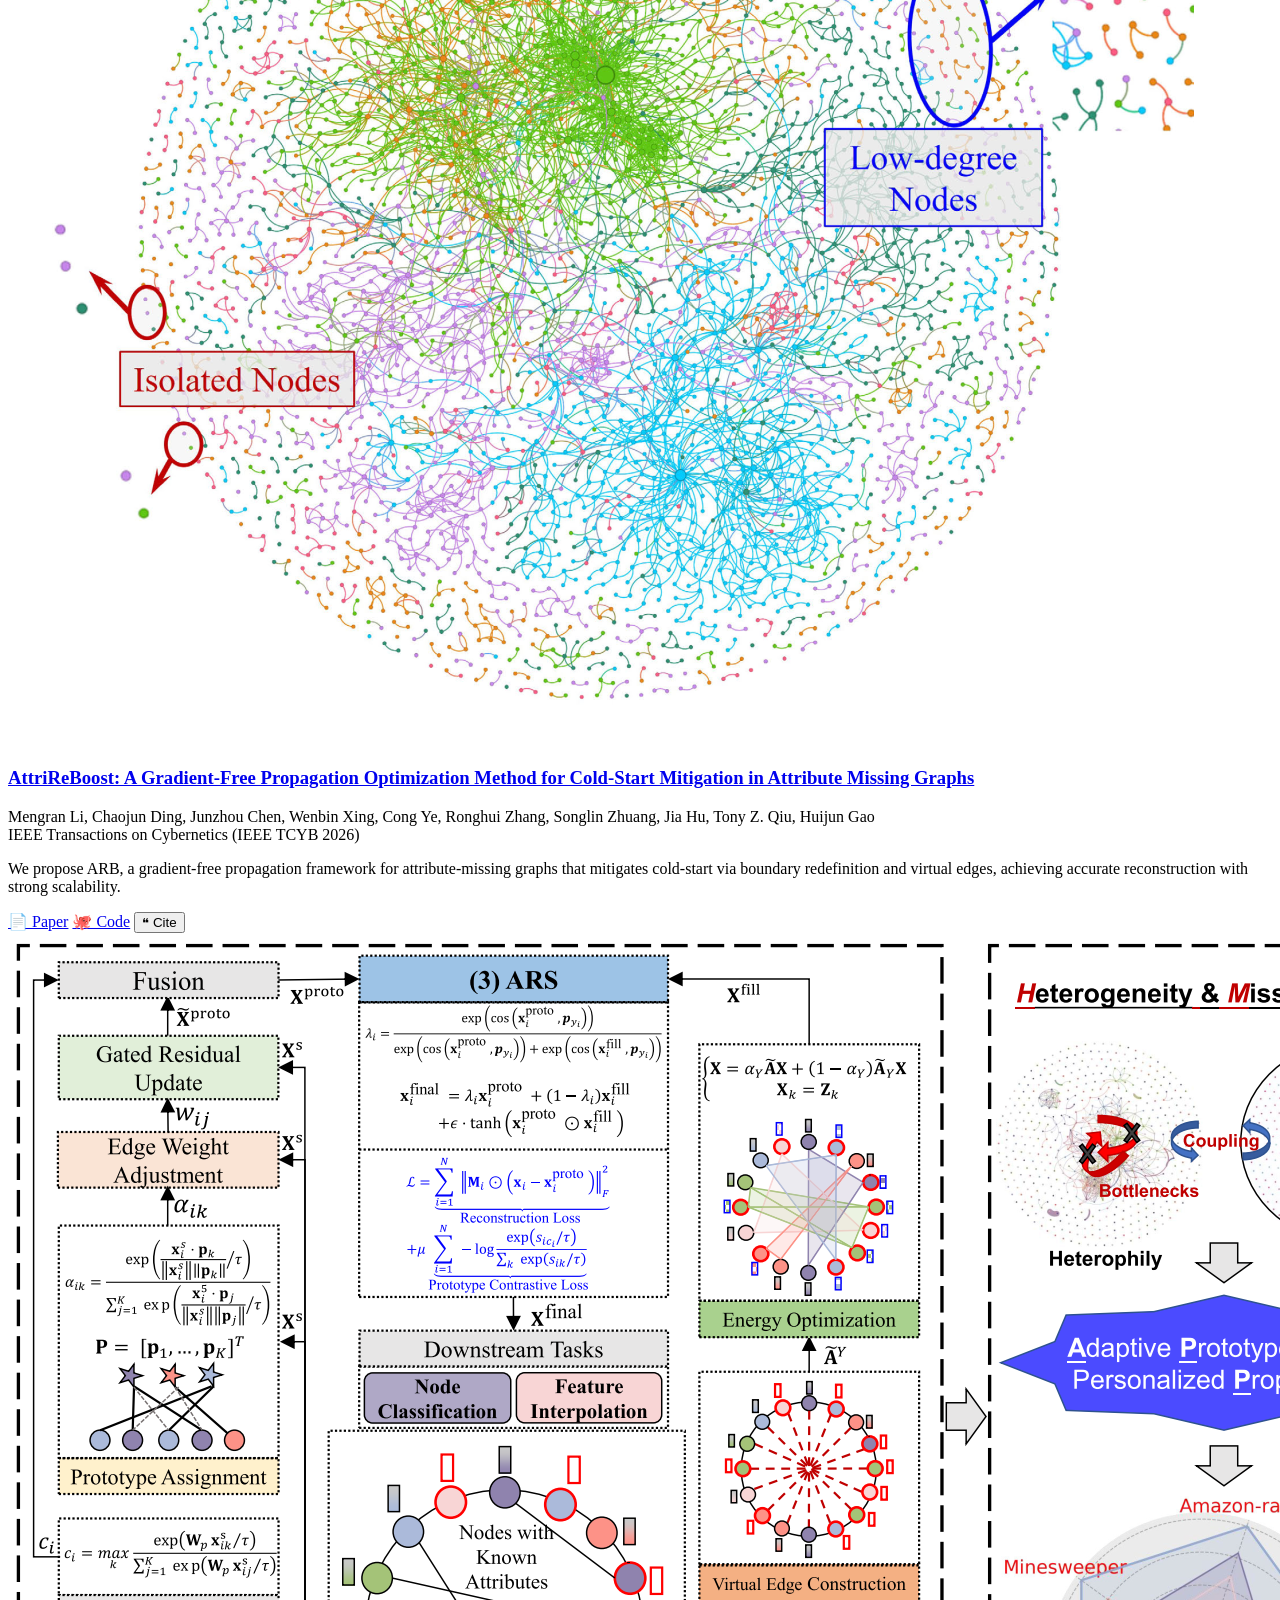
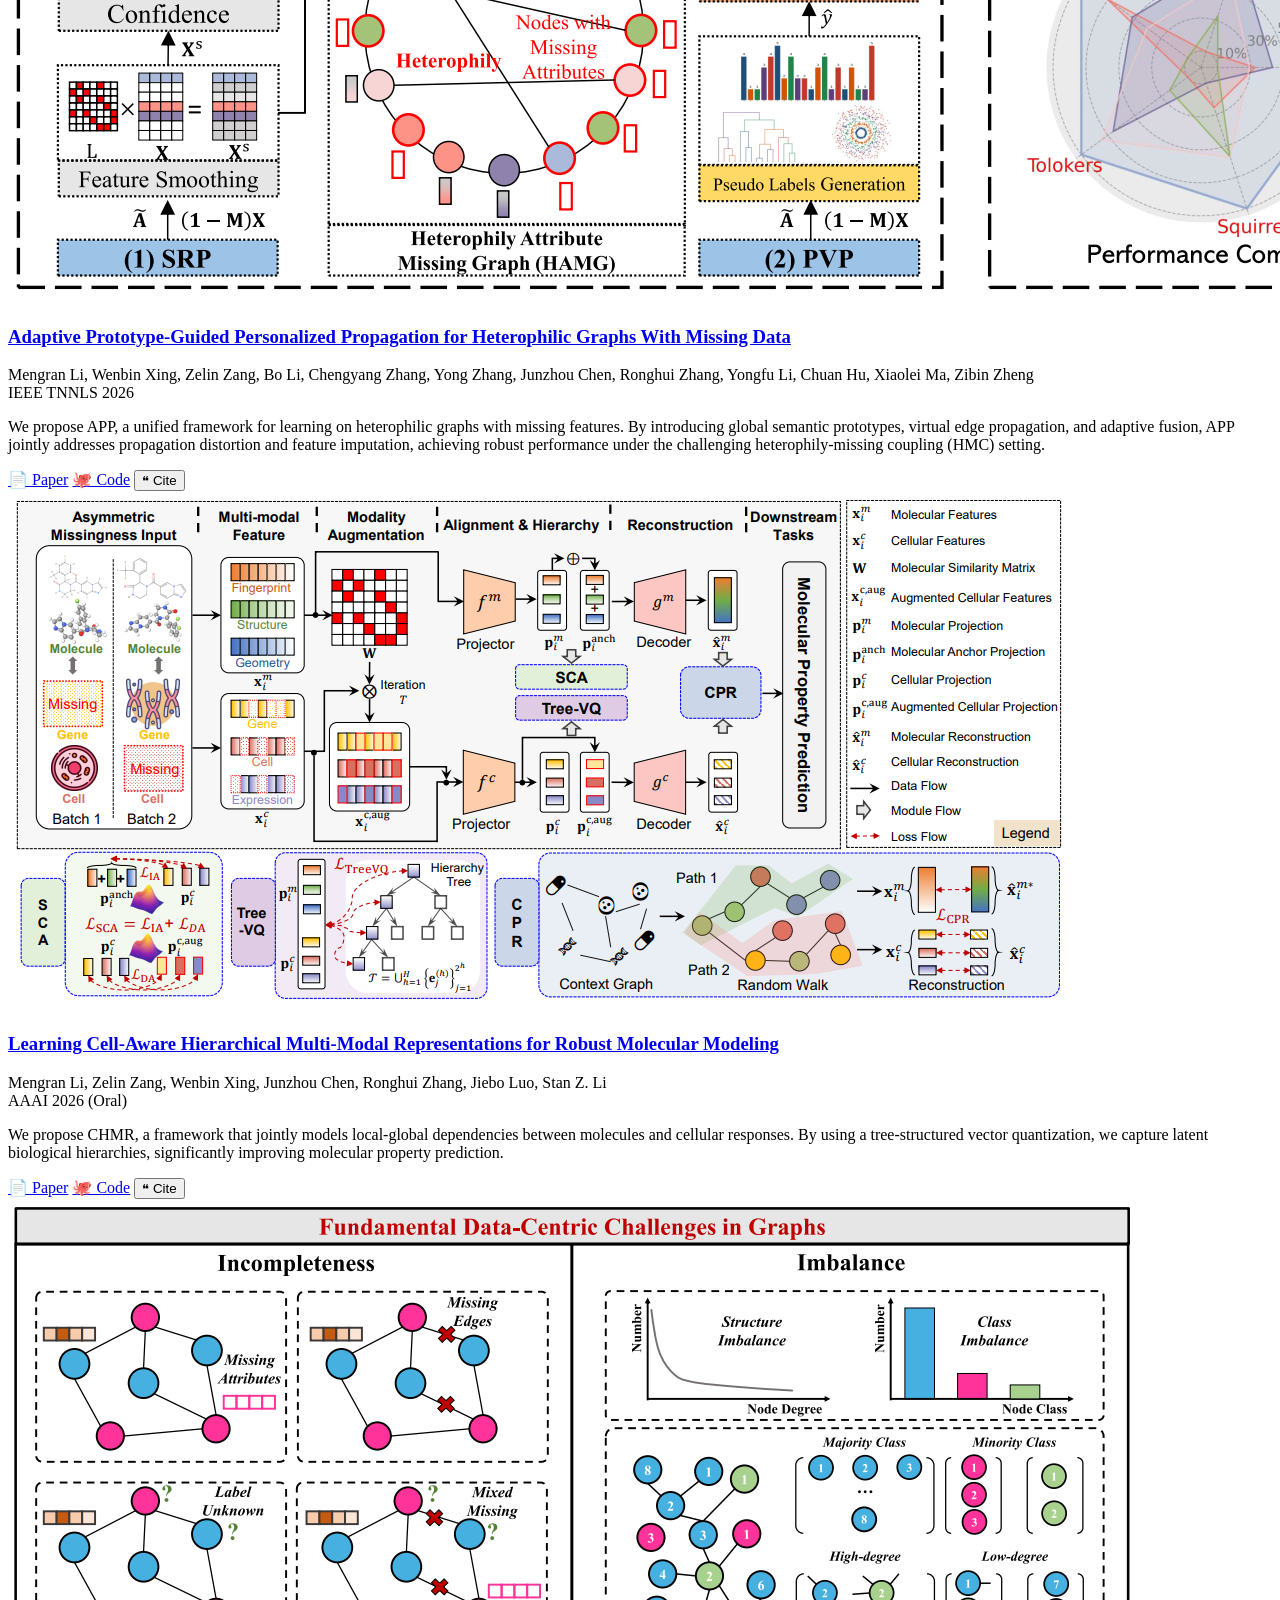
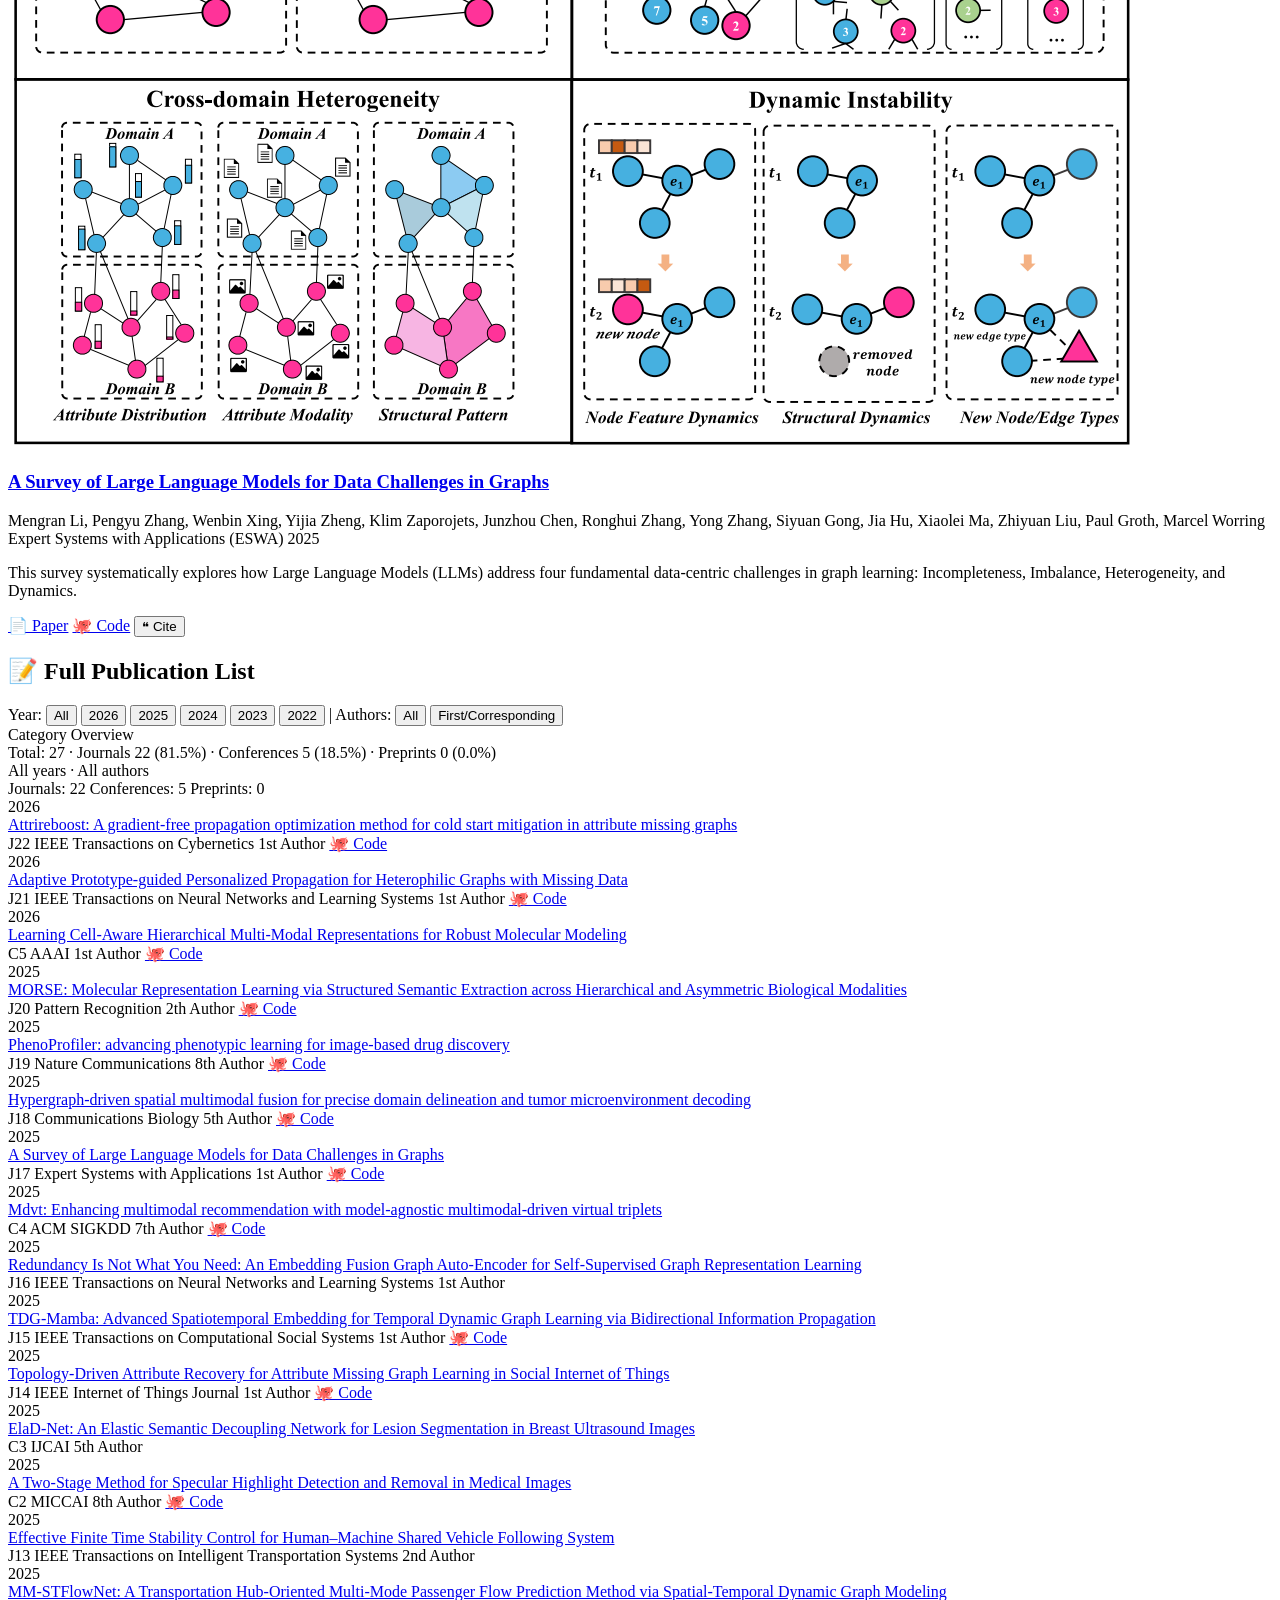
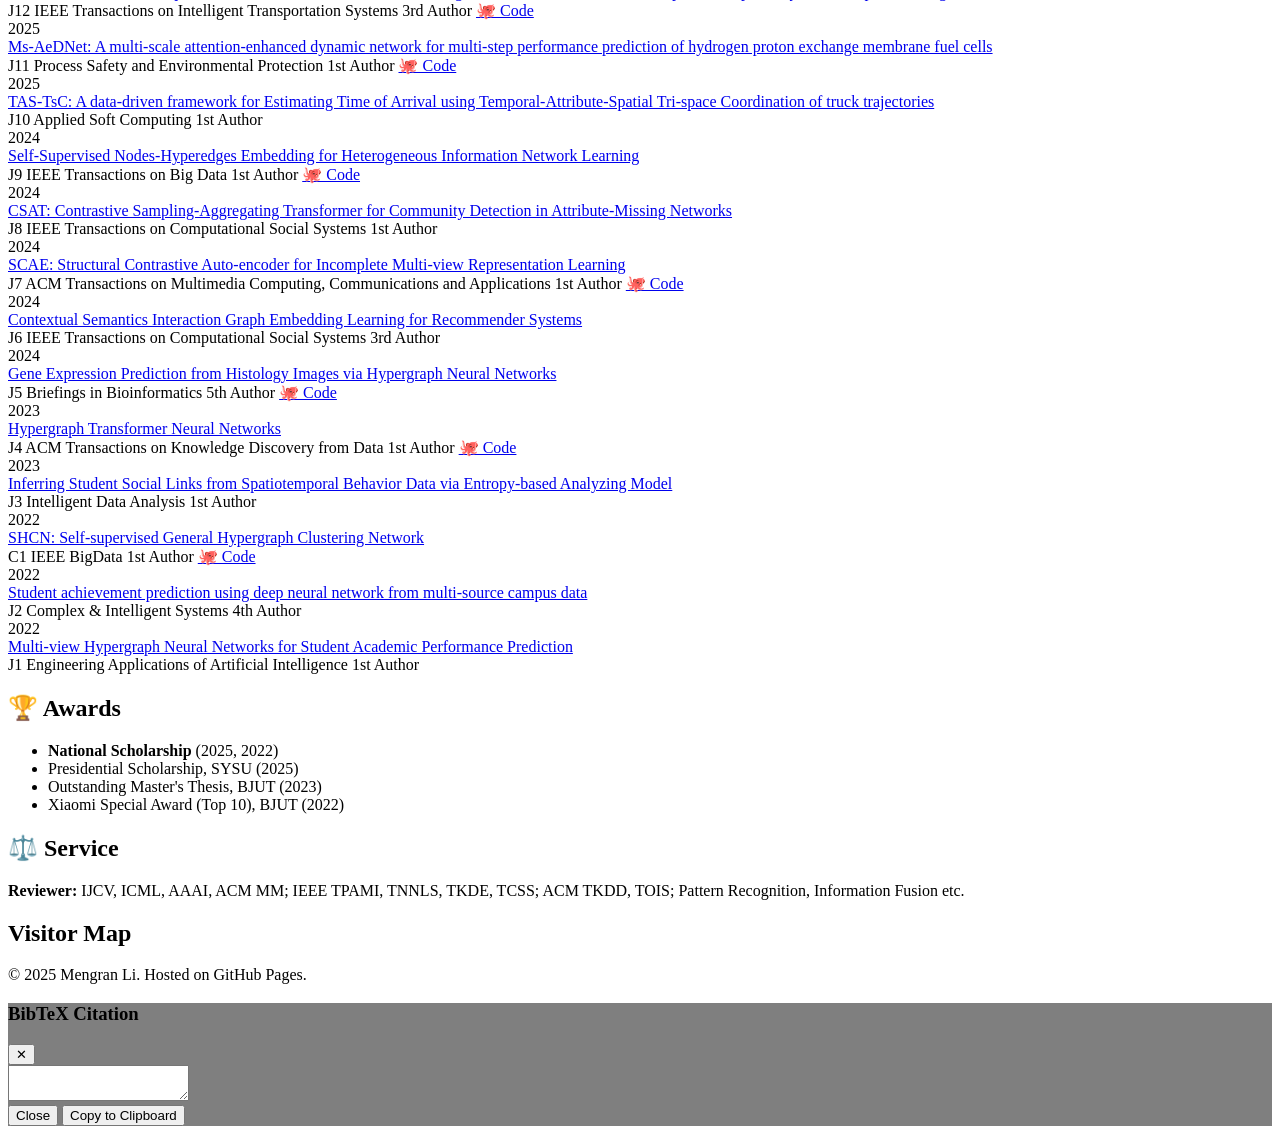
==== commit 6bc9f44e: "Update index.html" ====
--- a/index.html
+++ b/index.html
@@ -64,10 +64,6 @@
           </p>
           <div class="flex flex-wrap gap-x-6 gap-y-2 text-xs font-medium">
             <span class="flex items-center gap-1.5 bg-white dark:bg-zinc-800 px-2 py-1 rounded border border-zinc-200 dark:border-zinc-700">
-              <span class="text-green-600">💬 WeChat:</span> 
-              <span class="font-mono select-all text-zinc-900 dark:text-zinc-100 font-bold">Limr_618</span>
-            </span>
-            <span class="flex items-center gap-1.5 bg-white dark:bg-zinc-800 px-2 py-1 rounded border border-zinc-200 dark:border-zinc-700">
               <span class="text-blue-600">📧 Email:</span> 
               <a href="mailto:limengran1998@163.com" class="font-mono hover:text-primary transition">limengran1998@163.com</a>
             </span>
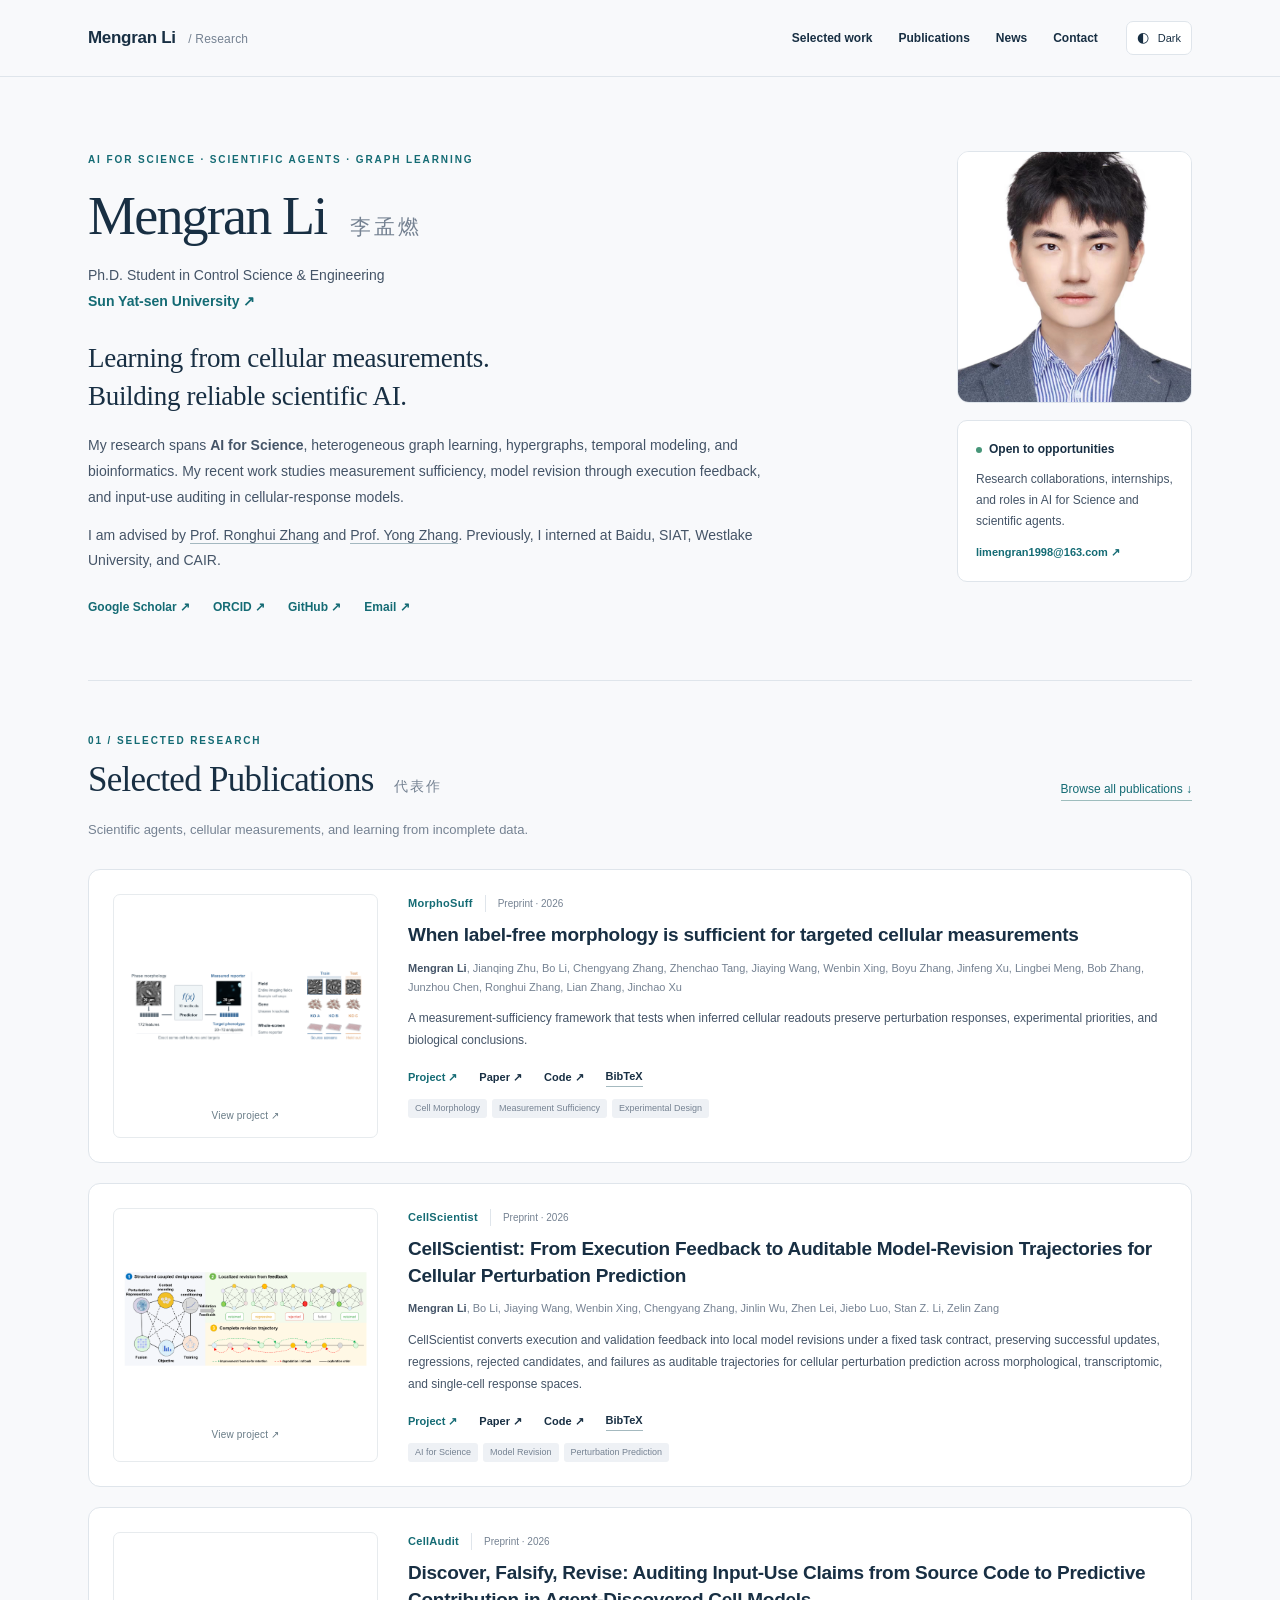
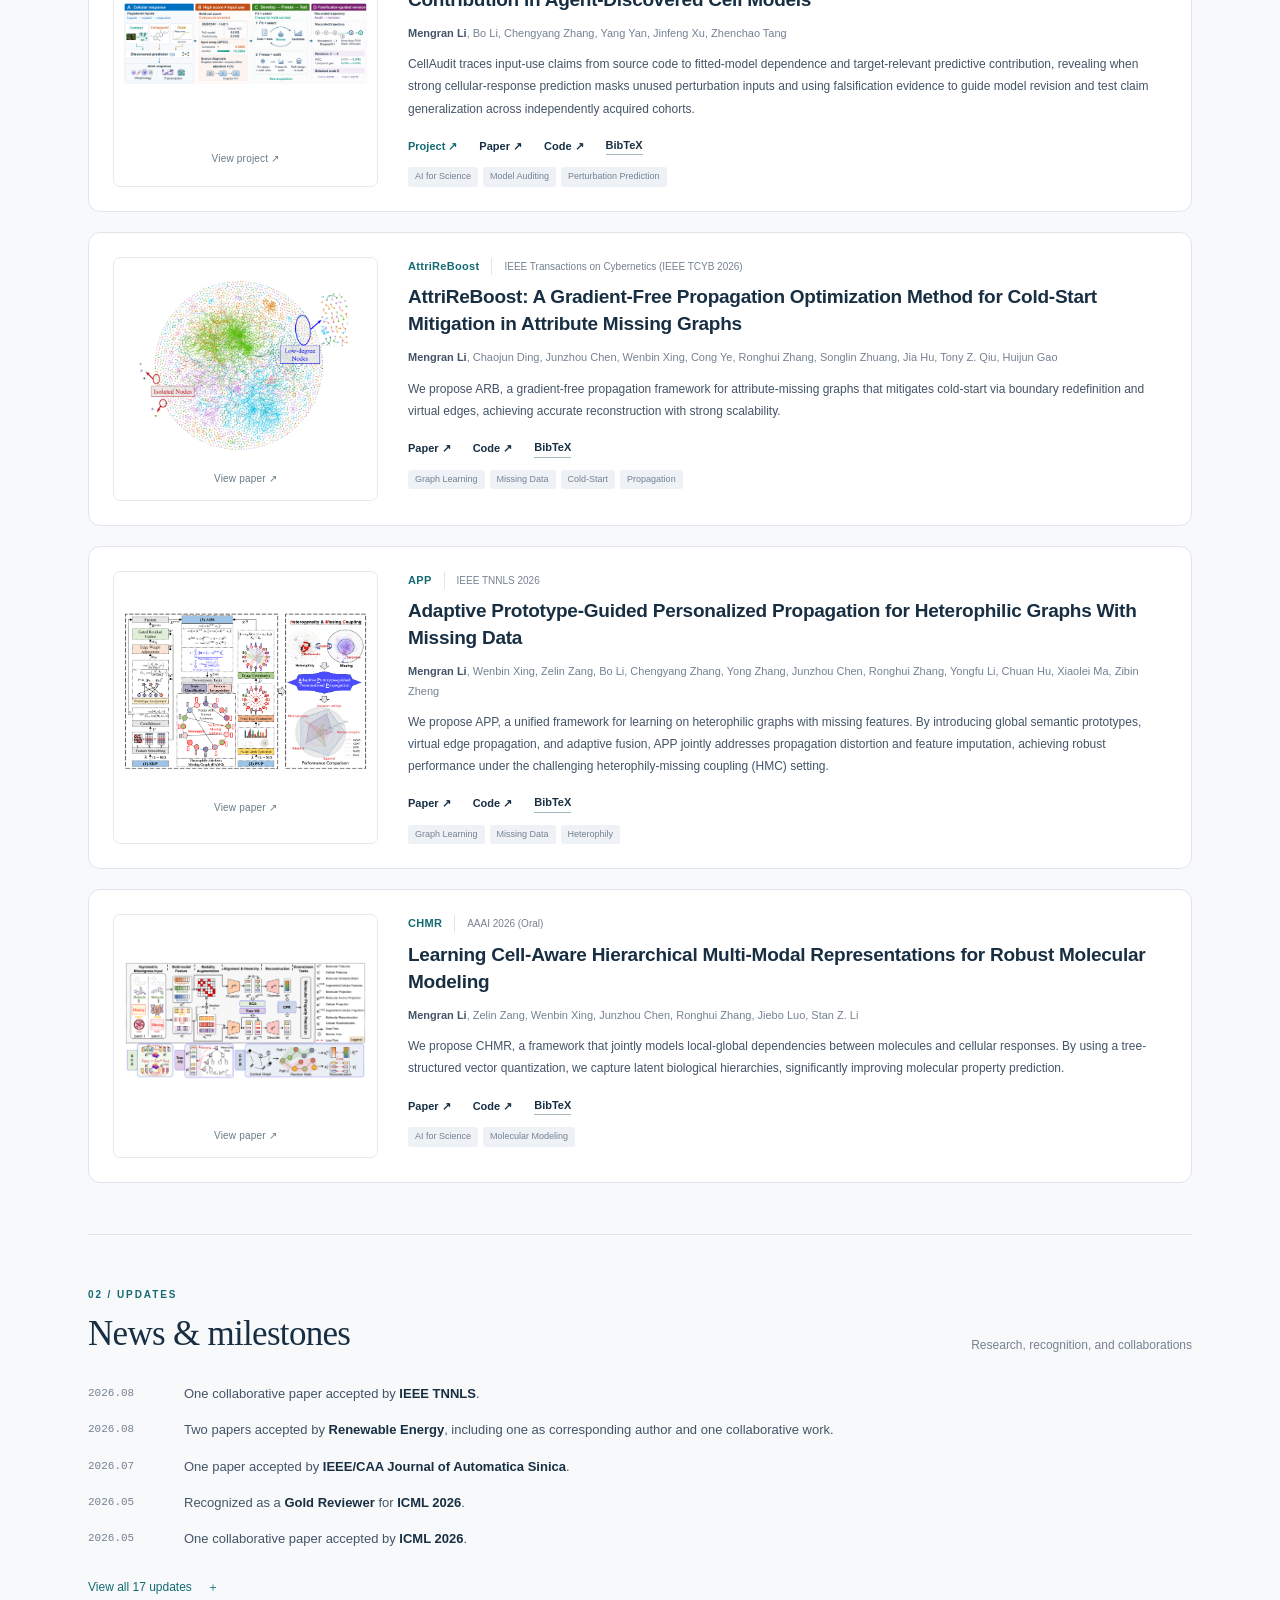
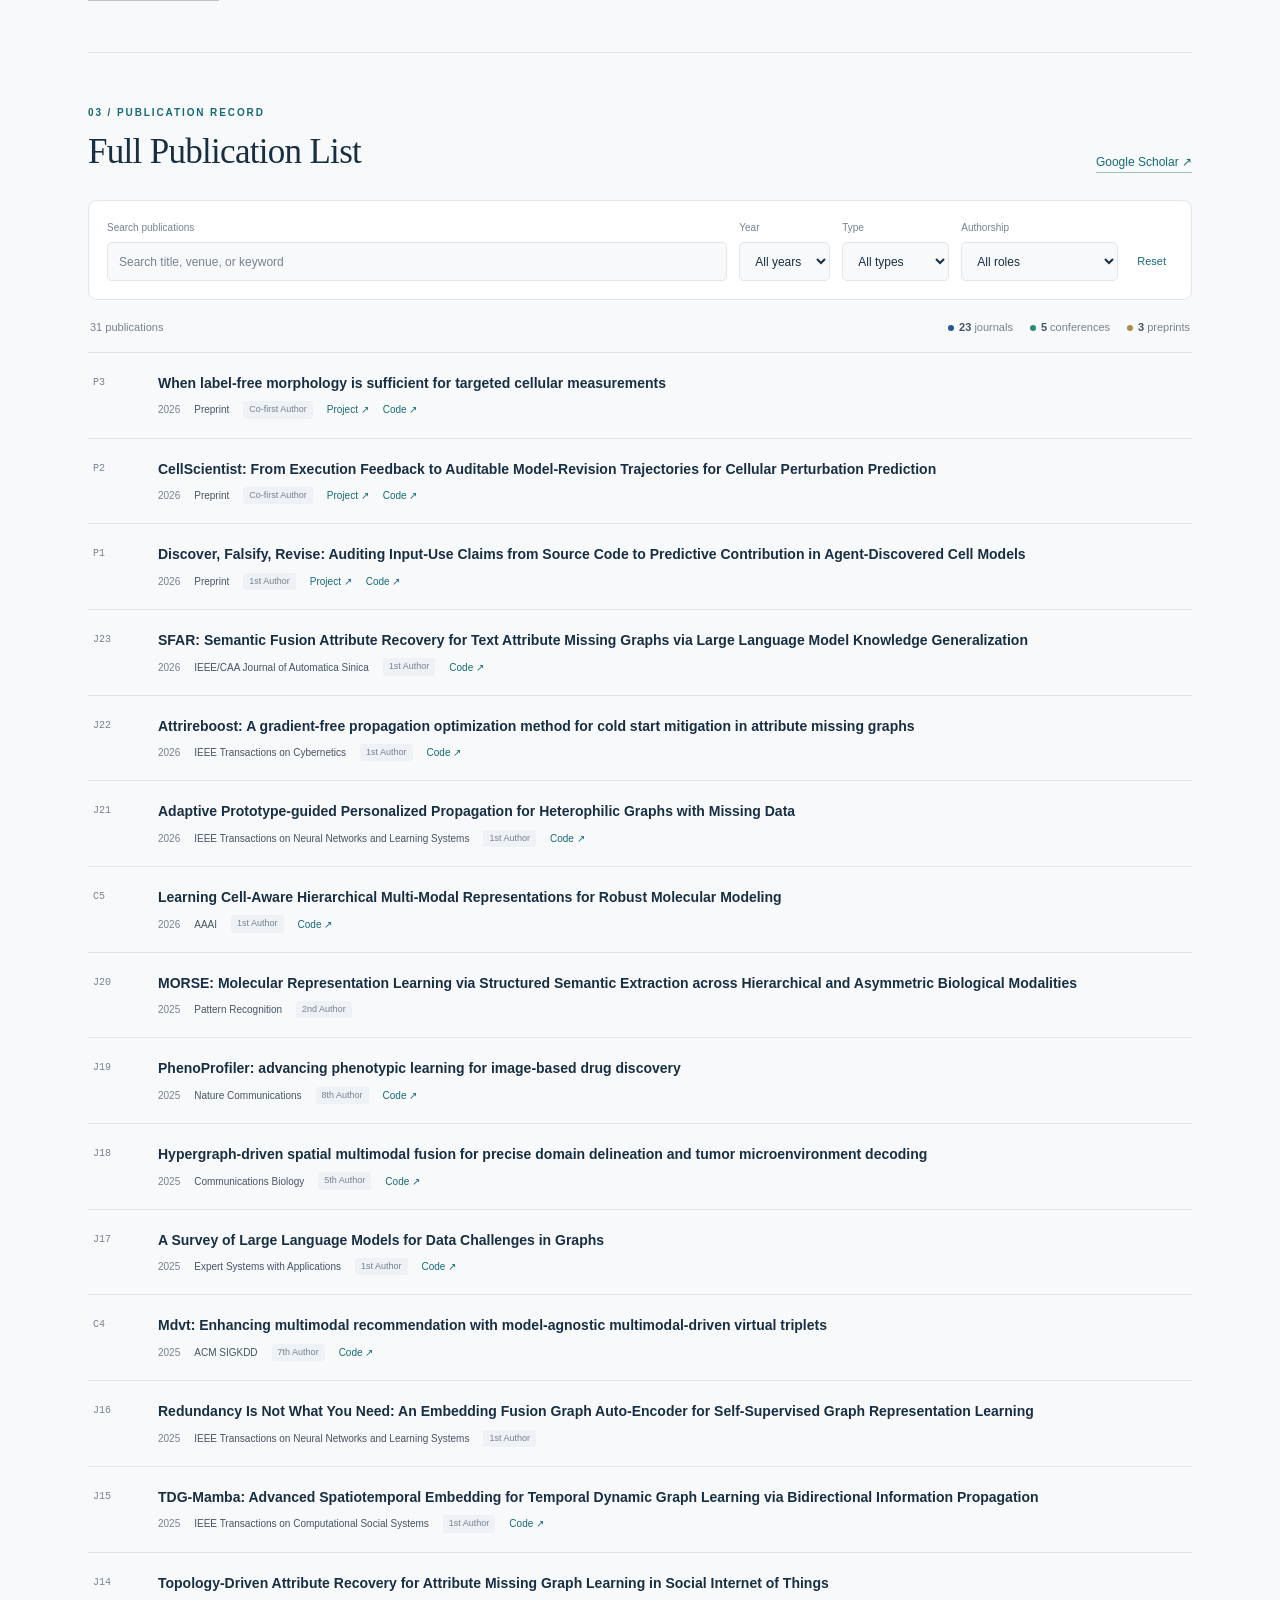
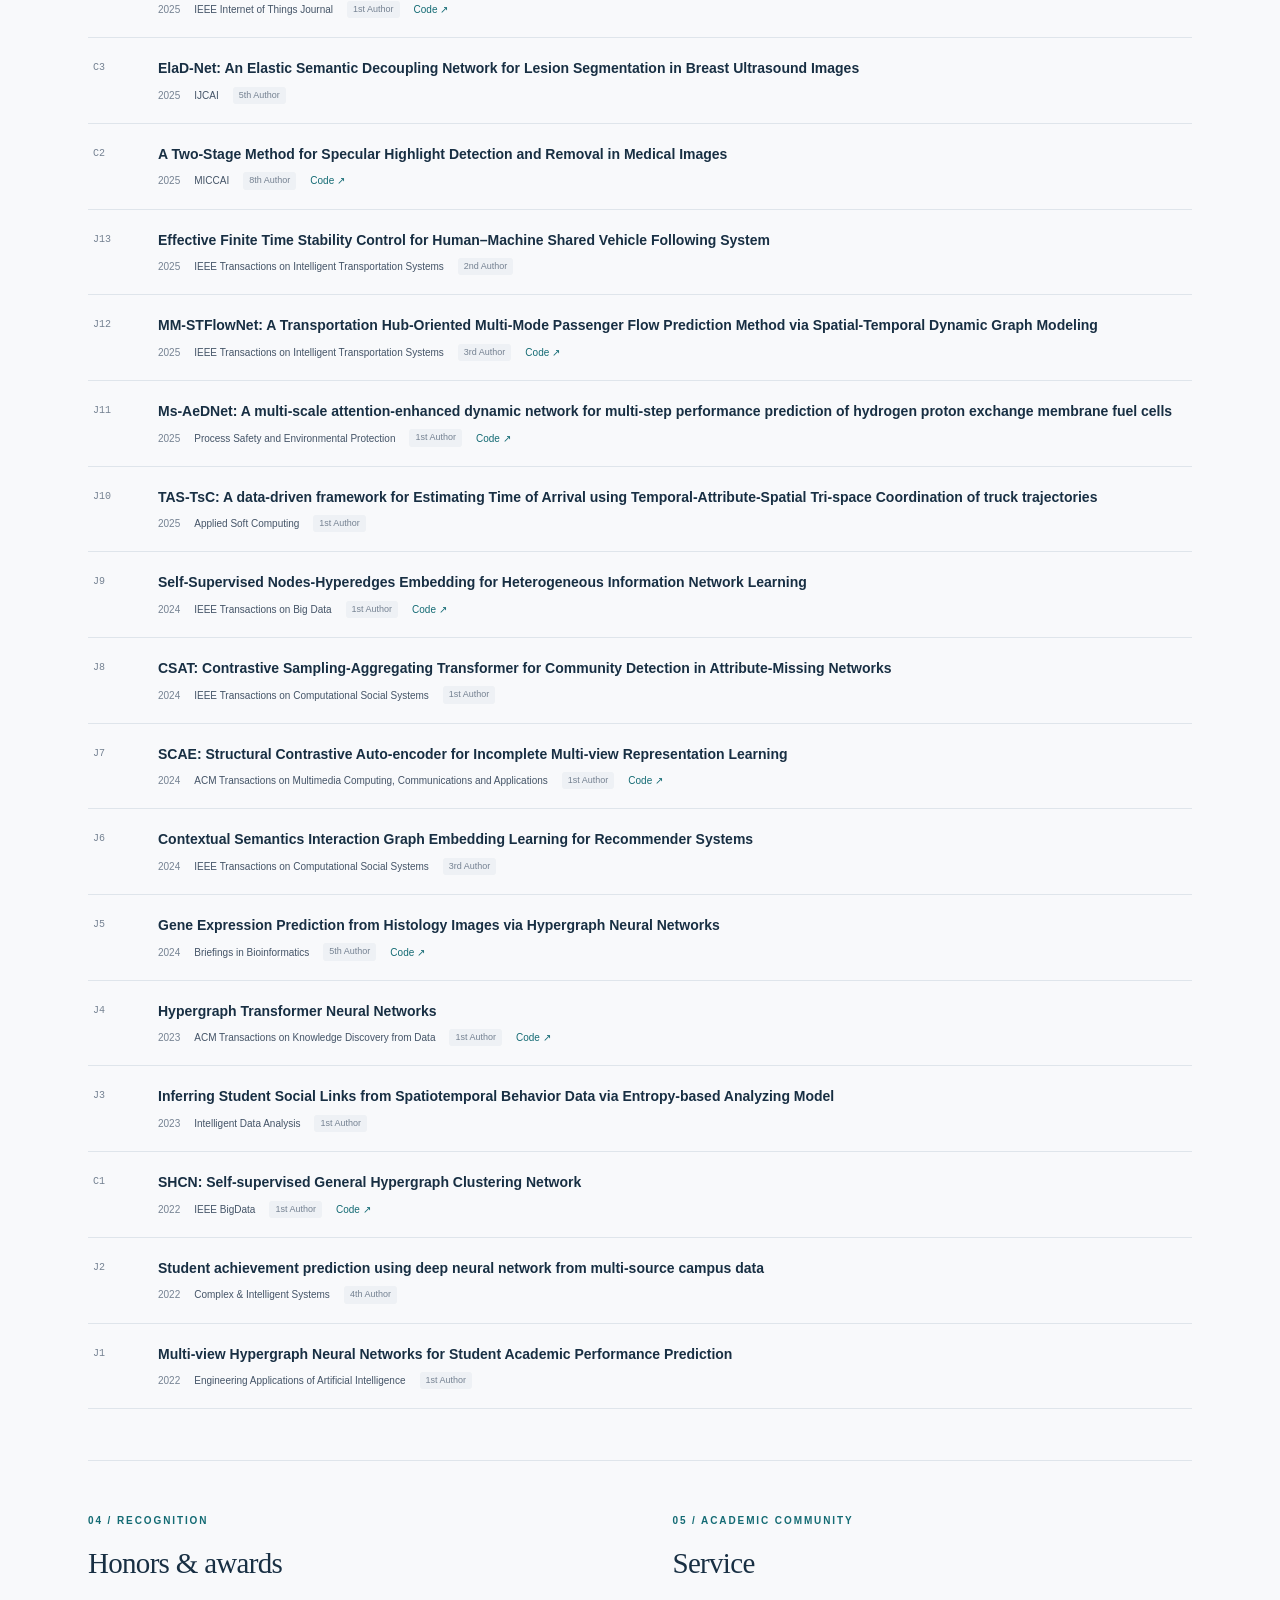
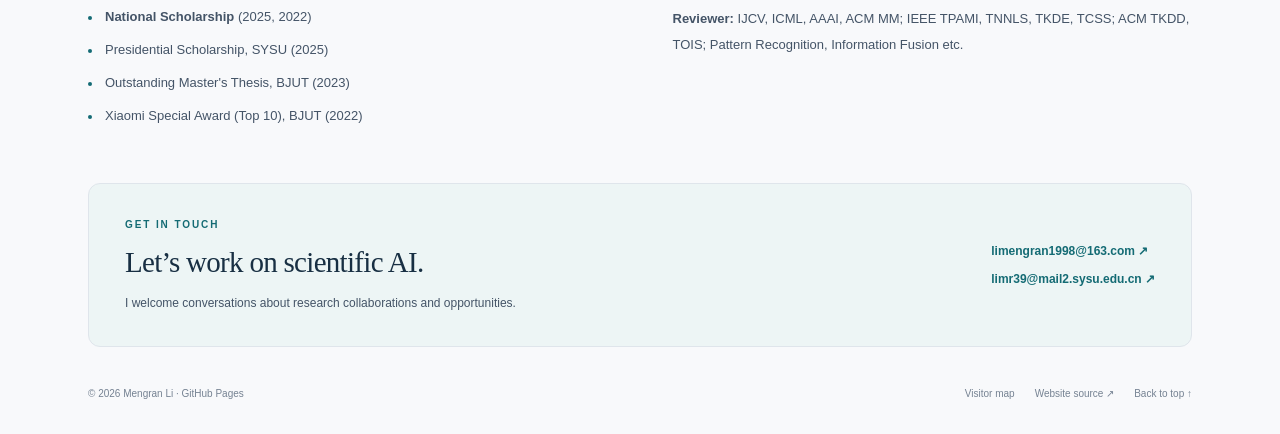
==== commit bfbe169a: "Refresh research homepage and feature three cellular-AI projects Lead selected work with MorphoSuff," ====
--- a/index.html
+++ b/index.html
@@ -1,403 +1,63 @@
-<!DOCTYPE html>
-<html lang="en" class="scroll-smooth">
-<head>
-  <meta charset="utf-8" />
-  <meta name="viewport" content="width=device-width, initial-scale=1" />
-  <title>Mengran Li — Researcher Profile</title>
-  <meta name="description" content="Mengran Li · Ph.D. Student in Control Science & Engineering, Sun Yat-sen University." />
-  <link rel="icon" href="https://raw.githubusercontent.com/limengran98/limengran98.github.io/main/lmr.jpg" />
-  
-  <script src="https://cdn.tailwindcss.com"></script>
-  <script>
-    tailwind.config = { 
-      darkMode: 'class',
-      theme: {
-        extend: { colors: { primary: '#2563eb' } }
-      }
-    };
-  </script>
-
-  <style>
-    .fade-in { animation: fadeIn 0.5s ease-in; }
-    @keyframes fadeIn { from { opacity: 0; transform: translateY(10px); } to { opacity: 1; transform: translateY(0); } }
-    .modal-overlay { background-color: rgba(0, 0, 0, 0.5); }
-    #clustrmaps-widget-v2 { max-width: 100%; }
-    .select-all { user-select: all; -webkit-user-select: all; }
-  </style>
-</head>
-<body class="bg-white text-zinc-900 dark:bg-zinc-950 dark:text-zinc-100 antialiased font-sans relative">
-
-  <nav class="sticky top-0 z-40 backdrop-blur-md bg-white/80 dark:bg-zinc-950/80 border-b border-zinc-200 dark:border-zinc-800">
-    <div class="max-w-5xl mx-auto px-4 h-14 flex items-center justify-between">
-      <a href="#" class="font-bold text-lg tracking-tight">Mengran Li</a>
-      <div class="hidden md:flex gap-6 text-sm font-medium text-zinc-600 dark:text-zinc-400">
-        <a href="#about" class="hover:text-primary transition">About</a>
-        <a href="#news" class="hover:text-primary transition">News</a>
-        <a href="#selected" class="hover:text-primary transition">Selected</a>
-        <a href="#publications" class="hover:text-primary transition">Publications</a>
-        <a href="#contact" class="hover:text-primary transition">Contact</a>
-      </div>
-      <button id="darkToggle" class="p-2 rounded-full hover:bg-zinc-100 dark:hover:bg-zinc-800 transition">🌙</button>
-    </div>
-  </nav>
-
-  <main class="max-w-5xl mx-auto px-4 py-10 space-y-16">
-    
-    <section id="about" class="grid md:grid-cols-[180px,1fr] gap-8 items-start fade-in">
-      <div class="relative group">
-        <img src="https://raw.githubusercontent.com/limengran98/limengran98.github.io/main/lmr.jpg" alt="Mengran Li" class="w-40 h-40 rounded-xl object-cover shadow-lg border border-zinc-100 dark:border-zinc-800" />
-      </div>
-      <div>
-        <h1 class="text-4xl font-bold tracking-tight mb-2">Mengran Li <span class="text-zinc-400 font-normal text-2xl">(李孟燃)</span></h1>
-        <p class="text-lg text-zinc-600 dark:text-zinc-300 mb-4">
-          Ph.D. Student in Control Science & Engineering @ <a href="https://www.sysu.edu.cn/" class="text-primary hover:underline" target="_blank">Sun Yat-sen University</a>
-        </p>
-        <p class="text-zinc-600 dark:text-zinc-400 leading-relaxed mb-4 max-w-2xl">
-          My research focuses on <strong>AI for Science</strong>, specifically in heterogeneous graph learning, hypergraphs, temporal modeling, and bioinformatics. 
-          I am advised by <a href="https://ise.sysu.edu.cn/teacher/ZhangRonghui" target="_blank" class="text-primary hover:underline">Prof. Ronghui Zhang</a> and <a href="https://sist.bjut.edu.cn/info/1403/2489.htm" target="_blank" class="text-primary hover:underline">Prof. Yong Zhang</a>.
-          Previously, I interned at Baidu, SIAT, Westlake University, and CAIR.
-        </p>
-
-        <div class="mb-6 p-4 bg-blue-50 dark:bg-blue-900/10 rounded-lg border border-blue-100 dark:border-blue-900/30 text-sm text-zinc-700 dark:text-zinc-300">
-          <p class="mb-2">
-            🚀 <strong>Open for Opportunities:</strong> I am actively seeking collaboration, internships, and job opportunities in <strong>AI for Science</strong> and <strong>Agent</strong> related fields.
-          </p>
-          <div class="flex flex-wrap gap-x-6 gap-y-2 text-xs font-medium">
-            <span class="flex items-center gap-1.5 bg-white dark:bg-zinc-800 px-2 py-1 rounded border border-zinc-200 dark:border-zinc-700">
-              <span class="text-blue-600">📧 Email:</span> 
-              <a href="mailto:limengran1998@163.com" class="font-mono hover:text-primary transition">limengran1998@163.com</a>
-            </span>
-          </div>
-        </div>
-
-        <div class="flex flex-wrap gap-4 text-sm font-medium">
-          <a href="https://scholar.google.com/citations?user=MLff8bQAAAAJ&hl=en" target="_blank" class="flex items-center gap-1 hover:text-primary transition group">
-            <svg class="w-4 h-4 text-zinc-400 group-hover:text-primary" fill="currentColor" viewBox="0 0 24 24"><path d="M12 24a7 7 0 1 1 0-14 7 7 0 0 1 0 14zm0-24L0 9.5l4.838 3.94A8 8 0 0 1 12 9a8 8 0 0 1 7.162 4.44L24 9.5z"/></svg> Google Scholar
-          </a>
-          <a href="https://orcid.org/0000-0001-7540-530X" target="_blank" class="flex items-center gap-1 hover:text-primary transition group">
-             <svg class="w-4 h-4 text-zinc-400 group-hover:text-[#A6CE39]" viewBox="0 0 256 256" xmlns="http://www.w3.org/2000/svg" preserveAspectRatio="xMidYMid"><path fill="currentColor" d="M256 128c0 70.7-57.3 128-128 128S0 198.7 0 128 57.3 0 128 0s128 57.3 128 128z"/><path fill="#fff" d="M86.3 186.2H70.9V79.1h15.4v107.1zM78.6 61.6c-5.8 0-10.5-4.6-10.5-10.5s4.7-10.6 10.5-10.6 10.5 4.6 10.5 10.6-4.7 10.5-10.5 10.5zM127 186.2h-15.2v-107.1h15.2v4.7c6.1-7.1 14.3-8.8 22-8.8 24.3 0 35.3 15.6 35.3 43.1v68.2h-15.2V122c0-18.7-7-25.1-18.4-25.1-11.8 0-23.7 10.6-23.7 28.7v60.6z"/></svg> ORCID
-          </a>
-          <a href="https://github.com/limengran98" target="_blank" class="flex items-center gap-1 hover:text-primary transition group">
-            <svg class="w-4 h-4 text-zinc-400 group-hover:text-primary" fill="currentColor" viewBox="0 0 24 24"><path d="M12 0c-6.626 0-12 5.373-12 12 0 5.302 3.438 9.8 8.207 11.387.599.111.793-.261.793-.577v-2.234c-3.338.726-4.033-1.416-4.033-1.416-.546-1.387-1.333-1.756-1.333-1.756-1.089-.745.083-.729.083-.729 1.205.084 1.839 1.237 1.839 1.237 1.07 1.834 2.807 1.304 3.492.997.107-.775.418-1.305.762-1.604-2.665-.305-5.467-1.334-5.467-5.931 0-1.311.469-2.381 1.236-3.221-.124-.303-.535-1.524.117-3.176 0 0 1.008-.322 3.301 1.23.957-.266 1.983-.399 3.003-.404 1.02.005 2.047.138 3.006.404 2.291-1.552 3.297-1.23 3.297-1.23.653 1.653.242 2.874.118 3.176.77.84 1.235 1.911 1.235 3.221 0 4.609-2.807 5.624-5.479 5.921.43.372.823 1.102.823 2.222v3.293c0 .319.192.694.801.576 4.765-1.589 8.199-6.086 8.199-11.386 0-6.627-5.373-12-12-12z"/></svg> GitHub
-          </a>
-          <a href="mailto:limr39@mail2.sysu.edu.cn" class="flex items-center gap-1 hover:text-primary transition group">
-            ✉️ Email
-          </a>
-        </div>
-      </div>
-    </section>
-
-    <section id="news">
-      <h2 class="text-2xl font-bold border-b border-zinc-200 dark:border-zinc-800 pb-2 mb-4 flex items-center gap-2">🔥 News</h2>
-      <ul id="news-list" class="space-y-3 text-sm text-zinc-600 dark:text-zinc-400">
-        </ul>
-    </section>
-
-    <section id="selected" class="scroll-mt-20">
-      <h2 class="text-2xl font-bold border-b border-zinc-200 dark:border-zinc-800 pb-2 mb-6">🌟 Selected Publications</h2>
-      <div id="selected-list" class="space-y-8">
-        </div>
-    </section>
-
-    <section id="publications" class="scroll-mt-20">
-      <h2 class="text-2xl font-bold border-b border-zinc-200 dark:border-zinc-800 pb-2 mb-6">📝 Full Publication List</h2>
-      <div class="flex flex-wrap items-center gap-2 mb-4 text-sm">
-        <span class="px-2 py-1 rounded bg-zinc-100 dark:bg-zinc-800 text-zinc-500">Year:</span>
-        <button class="px-2 py-1 hover:text-primary font-medium" onclick="filterList('all')">All</button>
-        <button class="px-2 py-1 hover:text-primary font-medium" onclick="filterList('2026')">2026</button>
-        <button class="px-2 py-1 hover:text-primary font-medium" onclick="filterList('2025')">2025</button>
-        <button class="px-2 py-1 hover:text-primary font-medium" onclick="filterList('2024')">2024</button>
-        <button class="px-2 py-1 hover:text-primary font-medium" onclick="filterList('2023')">2023</button>
-        <button class="px-2 py-1 hover:text-primary font-medium" onclick="filterList('2022')">2022</button>
-
-        <span class="mx-1 text-zinc-300 dark:text-zinc-700">|</span>
-
-        <span class="px-2 py-1 rounded bg-zinc-100 dark:bg-zinc-800 text-zinc-500">Authors:</span>
-        <button id="authorFilterAll" class="px-2 py-1 hover:text-primary font-medium" onclick="setAuthorFilter('all')">All</button>
-        <button id="authorFilterFC" class="px-2 py-1 hover:text-primary font-medium" onclick="setAuthorFilter('fc')">First/Corresponding</button>
-      </div>
-
-      <div id="pub-category-viz" class="mb-6 p-4 rounded-xl border border-zinc-200 dark:border-zinc-800 bg-zinc-50 dark:bg-zinc-900/40">
-        <div class="flex flex-wrap items-end justify-between gap-3">
-          <div>
-            <div class="text-sm font-semibold">Category Overview</div>
-            <div id="pub-category-subtitle" class="text-xs text-zinc-500 mt-1">—</div>
-          </div>
-          <div id="pub-category-scope" class="text-xs text-zinc-500"></div>
-        </div>
-        <div class="mt-3">
-          <div class="h-2 rounded-full bg-zinc-200 dark:bg-zinc-800 overflow-hidden flex" id="pub-category-bar">
-            <div class="h-full bg-primary" style="width:0%"></div>
-            <div class="h-full bg-emerald-500" style="width:0%"></div>
-            <div class="h-full bg-amber-500" style="width:0%"></div>
-          </div>
-          <div class="mt-2 flex flex-wrap gap-x-4 gap-y-1 text-xs text-zinc-500">
-            <span class="inline-flex items-center gap-2"><span class="inline-block w-2 h-2 rounded-sm bg-primary"></span>Journals: <span id="count-journal" class="font-semibold text-zinc-700 dark:text-zinc-300">0</span></span>
-            <span class="inline-flex items-center gap-2"><span class="inline-block w-2 h-2 rounded-sm bg-emerald-500"></span>Conferences: <span id="count-conference" class="font-semibold text-zinc-700 dark:text-zinc-300">0</span></span>
-            <span class="inline-flex items-center gap-2"><span class="inline-block w-2 h-2 rounded-sm bg-amber-500"></span>Preprints: <span id="count-preprint" class="font-semibold text-zinc-700 dark:text-zinc-300">0</span></span>
-          </div>
-        </div>
-      </div>
-
-      <div id="full-list" class="space-y-8"></div>
-    </section>
-
-    <div class="grid md:grid-cols-2 gap-10">
-      <section id="awards">
-        <h2 class="text-xl font-bold border-b border-zinc-200 dark:border-zinc-800 pb-2 mb-4">🏆 Awards</h2>
-        <ul id="awards-list" class="space-y-2 text-sm text-zinc-600 dark:text-zinc-400"></ul>
-      </section>
-      <section id="service">
-        <h2 class="text-xl font-bold border-b border-zinc-200 dark:border-zinc-800 pb-2 mb-4">⚖️ Service</h2>
-        <div id="service-list" class="text-sm text-zinc-600 dark:text-zinc-400 leading-relaxed"></div>
-      </section>
-    </div>
-
-    <section id="map" class="pt-8 border-t border-zinc-200 dark:border-zinc-800">
-      <h2 class="text-xl font-bold mb-4 text-center">Visitor Map</h2>
-      <div class="w-80 mx-auto grayscale hover:grayscale-0 transition opacity-80 hover:opacity-100 overflow-hidden">
-        <script type="text/javascript" id="clustrmaps" src="//clustrmaps.com/map_v2.js?d=EO4WwligewGDvWwRyQC9S5OqQniwGcIxTOqOSCvSPGY&cl=ffffff&w=a&t=tt"></script>
-      </div>
-    </section>
-
-    <footer id="contact" class="py-10 text-center text-sm text-zinc-500">
-      <p>© 2025 Mengran Li. Hosted on GitHub Pages.</p>
-    </footer>
-
-  </main>
-
-  <div id="bibtexModal" class="fixed inset-0 z-50 hidden flex items-center justify-center modal-overlay opacity-0 transition-opacity duration-300">
-    <div class="bg-white dark:bg-zinc-900 rounded-xl shadow-2xl w-full max-w-2xl mx-4 overflow-hidden transform scale-95 transition-transform duration-300" id="modalContent">
-      <div class="px-6 py-4 border-b dark:border-zinc-800 flex justify-between items-center bg-zinc-50 dark:bg-zinc-800/50">
-        <h3 class="font-bold text-lg">BibTeX Citation</h3>
-        <button onclick="closeModal()" class="text-zinc-400 hover:text-zinc-600 dark:hover:text-zinc-200">✕</button>
-      </div>
-      <div class="p-6">
-        <textarea id="bibtexText" class="w-full h-48 p-3 text-xs font-mono bg-zinc-100 dark:bg-zinc-950 rounded border dark:border-zinc-800 focus:outline-none focus:ring-2 ring-primary/50 resize-none" readonly></textarea>
-        <div class="mt-4 flex justify-end gap-3">
-          <button onclick="closeModal()" class="px-4 py-2 text-sm rounded-lg border hover:bg-zinc-50 dark:border-zinc-700 dark:hover:bg-zinc-800 transition">Close</button>
-          <button onclick="copyBibtex()" class="px-4 py-2 text-sm rounded-lg bg-primary text-white hover:bg-blue-600 transition shadow-lg shadow-blue-500/20">Copy to Clipboard</button>
-        </div>
-      </div>
-    </div>
-  </div>
-
-  <script src="data.js"></script>
-
-  <script>
-    // 渲染 News
-    document.getElementById('news-list').innerHTML = newsData.map(item => `
-      <li class="flex gap-4">
-        <span class="font-mono text-zinc-400 shrink-0">${item.date}</span>
-        <span>${item.content}</span>
-      </li>
-    `).join('');
-
-    // 渲染 Awards
-    document.getElementById('awards-list').innerHTML = awardsData.map(item => `<li>${item}</li>`).join('');
-
-    // 渲染 Service
-    document.getElementById('service-list').innerHTML = serviceData.join('<br>');
-
-    // 渲染 Representative Works
-    document.getElementById('selected-list').innerHTML = selectedWorks.map((work, index) => `
-      <article class="group relative grid md:grid-cols-[280px,1fr] gap-6 p-4 rounded-2xl border border-zinc-100 dark:border-zinc-800 hover:border-primary/30 hover:shadow-lg hover:shadow-primary/5 transition bg-white dark:bg-zinc-900/50">
-        <div class="overflow-hidden rounded-lg bg-zinc-100 border border-zinc-200 dark:border-zinc-800 relative">
-          <img src="${work.img}" alt="${work.title}" class="w-full h-full object-cover group-hover:scale-105 transition duration-500" onerror="this.src='https://via.placeholder.com/300x180?text=Paper+Image'"/>
-        </div>
-        <div class="flex flex-col justify-center">
-          <h3 class="text-lg font-bold text-zinc-900 dark:text-zinc-100 leading-tight mb-2 group-hover:text-primary transition">
-            <a href="${work.paperUrl}" target="_blank">${work.title}</a>
-          </h3>
-          <div class="text-sm text-zinc-800 dark:text-zinc-300 font-medium mb-1 leading-snug">
-             ${work.authors}
-          </div>
-          <div class="text-sm font-bold text-primary mb-3">${work.venue}</div>
-          <p class="text-sm text-zinc-600 dark:text-zinc-400 mb-3 leading-relaxed line-clamp-3">${work.desc}</p>
-          <div class="flex items-center gap-4 mt-auto">
-            ${work.paperUrl !== '#' ? `<a href="${work.paperUrl}" target="_blank" class="text-xs font-semibold flex items-center gap-1 text-zinc-700 dark:text-zinc-300 hover:text-primary">📄 Paper</a>` : ''}
-            ${work.codeUrl !== '#' && work.codeUrl !== null ? `<a href="${work.codeUrl}" target="_blank" class="text-xs font-semibold flex items-center gap-1 text-zinc-700 dark:text-zinc-300 hover:text-primary">🐙 Code</a>` : ''}
-            ${work.bibtex ? `<button onclick="openBibtex(${index})" class="text-xs font-semibold flex items-center gap-1 text-zinc-700 dark:text-zinc-300 hover:text-primary">❝ Cite</button>` : ''}
-          </div>
-        </div>
-      </article>
-    `).join('');
-
-// ===================== Publications (Final Version) =====================
-
-// Filter states
-let currentYearFilter = 'all';
-let currentAuthorFilter = 'all'; // 'all' | 'fc'
-
-// Identify conference venues
-const CONFERENCE_HINTS = [
-  'aaai','ijcai','icml','neurips','iclr','cvpr','iccv','eccv',
-  'sigkdd','kdd','www','the web conference','acl','emnlp','naacl','eacl','coling',
-  'icassp','miccai','icme','icdm','cikm','ubicom','ubiquitous','bigdata','ieee bigdata'
-];
-
-// -------------- Publication Type --------------
-function getPubType(pub) {
-  const v = (pub.venue || '').toLowerCase();
-  if (v.includes('arxiv') || v.includes('preprint')) return 'preprint';
-  if (CONFERENCE_HINTS.some(k => v.includes(k))) return 'conference';
-  return 'journal';
-}
-
-// -------------- First / Corresponding --------------
-function isFirstAuthor(pub) {
-  const r = (pub.rank || '').toLowerCase();
-  return r.includes('1st') || r.includes('first');
-}
-
-function isCorresponding(pub) {
-  if (pub.corr === true) return true;
-  const r = (pub.rank || '').toLowerCase();
-  return r.includes('correspond') || r.includes('通讯');
-}
-
-function isFirstOrCorresponding(pub) {
-  return isFirstAuthor(pub) || isCorresponding(pub);
-}
-
-// -------------- J#/C#/P# Numbering (倒序)--------------
-const pubMetaByIndex = (() => {
-  const counts = { journal: 0, conference: 0, preprint: 0 };
-  // count total
-  fullPublications.forEach(pub => { counts[getPubType(pub)]++; });
-
-  const cur = { ...counts };
-  const map = new Map();
-
-  fullPublications.forEach((pub, idx) => {
-    const t = getPubType(pub);
-    const n = cur[t]--;
-    const prefix = t === 'journal' ? 'J' : (t === 'conference' ? 'C' : 'P');
-    map.set(idx, { type: t, code: `${prefix}${n}` });
-  });
-  return map;
-})();
-
-// -------------- UI Buttons --------------
-function setAuthorFilter(scope) {
-  currentAuthorFilter = scope;
-  renderPublications();
-}
-
-function filterList(year) {
-  currentYearFilter = year;
-  renderPublications();
-}
-
-// -------------- Render Main List --------------
-function renderPublications() {
-  const container = document.getElementById('full-list');
-
-  let list = fullPublications.map((p, idx) => ({ ...p, __idx: idx }));
-
-  if (currentYearFilter !== 'all')
-    list = list.filter(p => p.year === currentYearFilter);
-
-  if (currentAuthorFilter === 'fc')
-    list = list.filter(isFirstOrCorresponding);
-
-  //统计可视化要用
-  const counts = { journal: 0, conference: 0, preprint: 0 };
-  list.forEach(p => counts[pubMetaByIndex.get(p.__idx).type]++);
-
-  updatePubCategoryViz(counts, list.length);
-
-  // 主列表：按 data.js 原顺序
-  const html = list.map(pub => {
-    const meta = pubMetaByIndex.get(pub.__idx);
-    return renderPubItem(pub, meta);
-  }).join('');
-
-  container.innerHTML = html || `<div class="text-sm text-zinc-500">No publications found.</div>`;
-
-  // 下拉按钮高亮
-  document.getElementById('authorFilterAll')
-    .classList.toggle('text-primary', currentAuthorFilter === 'all');
-  document.getElementById('authorFilterFC')
-    .classList.toggle('text-primary', currentAuthorFilter === 'fc');
-}
-
-// -------------- Render Single Item --------------
-function renderPubItem(pub, meta) {
-  const isCorr = isCorresponding(pub);
-
-  return `
-    <div class="flex items-start gap-4 py-2 border-b border-zinc-200 dark:border-zinc-800 hover:bg-zinc-50 dark:hover:bg-zinc-900 px-3 rounded-lg transition">
-      <span class="text-xs font-mono text-zinc-400 w-12 shrink-0 pt-1">${pub.year}</span>
-
-      <div class="flex-1">
-        <a href="${pub.url}" target="_blank"
-           class="text-base font-medium text-zinc-900 dark:text-zinc-100 hover:text-primary transition block leading-snug">
-          ${pub.title}
-        </a>
-
-        <div class="mt-1 flex flex-wrap items-center gap-3 text-xs text-zinc-500">
-          
-          <!-- J#/C#/P# Label -->
-          <span class="px-1.5 py-0.5 rounded border border-zinc-300 dark:border-zinc-700 bg-zinc-100 dark:bg-zinc-800 font-mono">
-            ${meta.code}
-          </span>
-
-          <span class="font-medium text-zinc-700 dark:text-zinc-300">${pub.venue}</span>
-
-          <!-- Rank (always show) -->
-          <span class="px-1.5 py-0.5 rounded border border-zinc-300 dark:border-zinc-700 text-zinc-600 dark:text-zinc-400">
-            ${pub.rank}
-          </span>
-
-          <!-- Corresponding ONLY if corr:true -->
-          ${
-            isCorr
-              ? `<span class="px-1.5 py-0.5 rounded border border-amber-300 bg-amber-50 dark:bg-amber-500/10 text-amber-700 dark:text-amber-300 text-[11px] font-medium">Corresponding</span>`
-              : ''
-          }
-
-          ${pub.codeUrl ? `<a href="${pub.codeUrl}" target="_blank" class="text-primary hover:underline">🐙 Code</a>` : ''}
-        </div>
-      </div>
-    </div>
-  `;
-}
-
-// -------------- Category Visualization --------------
-function updatePubCategoryViz(counts, total) {
-  const pct = (n) => total ? (n * 100 / total) : 0;
-
-  document.getElementById('count-journal').textContent = counts.journal;
-  document.getElementById('count-conference').textContent = counts.conference;
-  document.getElementById('count-preprint').textContent = counts.preprint;
-
-  document.getElementById('pub-category-subtitle').textContent =
-    `Total: ${total} · Journals ${counts.journal} (${pct(counts.journal).toFixed(1)}%) · Conferences ${counts.conference} (${pct(counts.conference).toFixed(1)}%) · Preprints ${counts.preprint} (${pct(counts.preprint).toFixed(1)}%)`;
-
-  document.getElementById('pub-category-scope').textContent =
-    `${currentYearFilter === 'all' ? 'All years' : currentYearFilter} · ` +
-    `${currentAuthorFilter === 'fc' ? 'First/Corresponding only' : 'All authors'}`;
-
-  document.getElementById('pub-category-bar').innerHTML = `
-    <div class="h-full bg-primary" style="width:${pct(counts.journal)}%"></div>
-    <div class="h-full bg-emerald-500" style="width:${pct(counts.conference)}%"></div>
-    <div class="h-full bg-amber-500" style="width:${pct(counts.preprint)}%"></div>
-  `;
-}
-
-// Init
-document.addEventListener('DOMContentLoaded', () => { renderPublications(); });
-    
-    // Init
-    filterList('all');
-    (function(){
-      const key='ml-dark'; const root=document.documentElement; const saved=localStorage.getItem(key);
-      if(saved==='1'||(!saved&&window.matchMedia('(prefers-color-scheme: dark)').matches)) root.classList.add('dark');
-      document.getElementById('darkToggle').addEventListener('click',()=>{
-        const d=root.classList.toggle('dark'); localStorage.setItem(key,d?'1':'0');
-      });
-    })();
-  </script>
-</body>
-</html>
+<!doctype html>
+<html lang="en"><head><meta charset="utf-8"><meta name="viewport" content="width=device-width, initial-scale=1"><title>Mengran Li · AI for Science & Scientific Agents</title><meta name="description" content="Mengran Li, Ph.D. student at Sun Yat-sen University. Research in scientific agents, cellular modeling, measurement sufficiency, and graph learning."><meta name="theme-color" content="#f7f8fa"><link rel="canonical" href="https://limengran98.github.io/"><link rel="icon" href="data:image/svg+xml,%3Csvg xmlns='http://www.w3.org/2000/svg' viewBox='0 0 64 64'%3E%3Crect width='64' height='64' rx='14' fill='%23182f43'/%3E%3Ctext x='32' y='43' text-anchor='middle' font-family='Georgia' font-size='34' fill='%23ffffff'%3EML%3C/text%3E%3C/svg%3E"><script>try{if(localStorage.getItem('ml-dark')==='1'||(!localStorage.getItem('ml-dark')&&matchMedia('(prefers-color-scheme: dark)').matches))document.documentElement.classList.add('dark')}catch{}</script><link rel="stylesheet" href="styles.css"><script src="data.js" defer></script><script src="render.js" defer></script><script src="app.js" defer></script></head>
+<body id="top"><a class="skip" href="#main">Skip to main content</a><header class="site-header"><div class="shell navigation"><a class="wordmark" href="#top">Mengran Li<span> / Research</span></a><nav aria-label="Main navigation"><a href="#selected">Selected work</a><a href="#publications">Publications</a><a href="#news">News</a><a href="#contact">Contact</a></nav><button id="theme-toggle" class="theme-toggle" aria-label="Switch to dark theme" aria-pressed="false">◐ <span>Theme</span></button></div></header>
+<main id="main" class="shell"><section class="hero" id="about"><div class="hero-copy"><p class="eyebrow">AI FOR SCIENCE · SCIENTIFIC AGENTS · GRAPH LEARNING</p><h1>Mengran Li <span lang="zh">李孟燃</span></h1><p class="position">Ph.D. Student in Control Science & Engineering<br><a href="https://www.sysu.edu.cn/" target="_blank" rel="noopener">Sun Yat-sen University ↗</a></p><p class="research-lead">Learning from cellular measurements.<br>Building reliable scientific AI.</p><p class="biography">My research spans <strong>AI for Science</strong>, heterogeneous graph learning, hypergraphs, temporal modeling, and bioinformatics. My recent work studies measurement sufficiency, model revision through execution feedback, and input-use auditing in cellular-response models.</p><p class="biography">I am advised by <a href="https://ise.sysu.edu.cn/teacher/ZhangRonghui" target="_blank" rel="noopener">Prof. Ronghui Zhang</a> and <a href="https://sist.bjut.edu.cn/info/1403/2489.htm" target="_blank" rel="noopener">Prof. Yong Zhang</a>. Previously, I interned at Baidu, SIAT, Westlake University, and CAIR.</p><div class="profile-links"><a href="https://scholar.google.com/citations?user=MLff8bQAAAAJ&hl=en" target="_blank" rel="noopener">Google Scholar ↗</a><a href="https://orcid.org/0000-0001-7540-530X" target="_blank" rel="noopener">ORCID ↗</a><a href="https://github.com/limengran98" target="_blank" rel="noopener">GitHub ↗</a><a href="mailto:limr39@mail2.sysu.edu.cn">Email ↗</a></div></div><aside class="profile-panel"><img class="portrait" src="lmr.jpg" alt="Portrait of Mengran Li" width="256" height="300" fetchpriority="high"><div class="availability"><span class="availability-dot"></span><strong>Open to opportunities</strong><p>Research collaborations, internships, and roles in AI for Science and scientific agents.</p><a href="mailto:limengran1998@163.com">limengran1998@163.com ↗</a></div></aside></section>
+<section id="selected" class="section"><div class="section-head"><div><p class="eyebrow">01 / SELECTED RESEARCH</p><h2>Selected Publications <span lang="zh">代表作</span></h2></div><a class="subtle-link" href="#publications">Browse all publications ↓</a></div><p class="section-intro">Scientific agents, cellular measurements, and learning from incomplete data.</p><div id="selected-list" class="selected-list"><article class="work-card" id="work-morphosuff"><a class="work-image" href="https://limengran98.github.io/MorphoSuff/" target="_blank" rel="noopener"><img src="images/morphosuff.webp" alt="MorphoSuff research framework" loading="lazy" width="800" height="480"><span>View project ↗</span></a><div class="work-content"><div class="work-topline"><span class="work-name">MorphoSuff</span><span class="venue">Preprint · 2026</span></div><h3><a class="" href="https://limengran98.github.io/MorphoSuff/" target="_blank" rel="noopener noreferrer">When label-free morphology is sufficient for targeted cellular measurements</a></h3><p class="authors"><strong>Mengran Li</strong>, Jianqing Zhu, Bo Li, Chengyang Zhang, Zhenchao Tang, Jiaying Wang, Wenbin Xing, Boyu Zhang, Jinfeng Xu, Lingbei Meng, Bob Zhang, Junzhou Chen, Ronghui Zhang, Lian Zhang, Jinchao Xu</p><p class="work-description">A measurement-sufficiency framework that tests when inferred cellular readouts preserve perturbation responses, experimental priorities, and biological conclusions.</p><div class="work-bottom"><div class="work-links"><a class="project-link" href="https://limengran98.github.io/MorphoSuff/" target="_blank" rel="noopener noreferrer">Project ↗</a><a class="" href="https://limengran98.github.io/MorphoSuff/assets/manuscript.pdf" target="_blank" rel="noopener noreferrer">Paper ↗</a><a class="" href="https://github.com/limengran98/MorphoSuff" target="_blank" rel="noopener noreferrer">Code ↗</a><button class="cite-button" data-cite="0" aria-label="Cite MorphoSuff">BibTeX</button></div><div class="tags"><span>Cell Morphology</span><span>Measurement Sufficiency</span><span>Experimental Design</span></div></div></div></article>
+<article class="work-card" id="work-cellscientist"><a class="work-image" href="https://limengran98.github.io/CellScientist/" target="_blank" rel="noopener"><img src="images/cellscientist.webp" alt="CellScientist research framework" loading="lazy" width="800" height="480"><span>View project ↗</span></a><div class="work-content"><div class="work-topline"><span class="work-name">CellScientist</span><span class="venue">Preprint · 2026</span></div><h3><a class="" href="https://limengran98.github.io/CellScientist/" target="_blank" rel="noopener noreferrer">CellScientist: From Execution Feedback to Auditable Model-Revision Trajectories for Cellular Perturbation Prediction</a></h3><p class="authors"><strong>Mengran Li</strong>, Bo Li, Jiaying Wang, Wenbin Xing, Chengyang Zhang, Jinlin Wu, Zhen Lei, Jiebo Luo, Stan Z. Li, Zelin Zang</p><p class="work-description">CellScientist converts execution and validation feedback into local model revisions under a fixed task contract, preserving successful updates, regressions, rejected candidates, and failures as auditable trajectories for cellular perturbation prediction across morphological, transcriptomic, and single-cell response spaces.</p><div class="work-bottom"><div class="work-links"><a class="project-link" href="https://limengran98.github.io/CellScientist/" target="_blank" rel="noopener noreferrer">Project ↗</a><a class="" href="https://limengran98.github.io/CellScientist/assets/CellScientist.pdf" target="_blank" rel="noopener noreferrer">Paper ↗</a><a class="" href="https://github.com/limengran98/CellScientist" target="_blank" rel="noopener noreferrer">Code ↗</a><button class="cite-button" data-cite="1" aria-label="Cite CellScientist">BibTeX</button></div><div class="tags"><span>AI for Science</span><span>Model Revision</span><span>Perturbation Prediction</span></div></div></div></article>
+<article class="work-card" id="work-cellaudit"><a class="work-image" href="https://limengran98.github.io/CellAudit/" target="_blank" rel="noopener"><img src="images/cellaudit.webp" alt="CellAudit research framework" loading="lazy" width="800" height="480"><span>View project ↗</span></a><div class="work-content"><div class="work-topline"><span class="work-name">CellAudit</span><span class="venue">Preprint · 2026</span></div><h3><a class="" href="https://limengran98.github.io/CellAudit/" target="_blank" rel="noopener noreferrer">Discover, Falsify, Revise: Auditing Input-Use Claims from Source Code to Predictive Contribution in Agent-Discovered Cell Models</a></h3><p class="authors"><strong>Mengran Li</strong>, Bo Li, Chengyang Zhang, Yang Yan, Jinfeng Xu, Zhenchao Tang</p><p class="work-description">CellAudit traces input-use claims from source code to fitted-model dependence and target-relevant predictive contribution, revealing when strong cellular-response prediction masks unused perturbation inputs and using falsification evidence to guide model revision and test claim generalization across independently acquired cohorts.</p><div class="work-bottom"><div class="work-links"><a class="project-link" href="https://limengran98.github.io/CellAudit/" target="_blank" rel="noopener noreferrer">Project ↗</a><a class="" href="https://limengran98.github.io/CellAudit/assets/CellAudit.pdf" target="_blank" rel="noopener noreferrer">Paper ↗</a><a class="" href="https://github.com/limengran98/CellAudit" target="_blank" rel="noopener noreferrer">Code ↗</a><button class="cite-button" data-cite="2" aria-label="Cite CellAudit">BibTeX</button></div><div class="tags"><span>AI for Science</span><span>Model Auditing</span><span>Perturbation Prediction</span></div></div></div></article>
+<article class="work-card" id="work-arb"><a class="work-image" href="https://doi.org/10.1109/TCYB.2026.3681613" target="_blank" rel="noopener"><img src="./images/arb.png" alt="AttriReBoost research framework" loading="lazy" width="800" height="480"><span>View paper ↗</span></a><div class="work-content"><div class="work-topline"><span class="work-name">AttriReBoost</span><span class="venue">IEEE Transactions on Cybernetics (IEEE TCYB 2026)</span></div><h3><a class="" href="https://doi.org/10.1109/TCYB.2026.3681613" target="_blank" rel="noopener noreferrer">AttriReBoost: A Gradient-Free Propagation Optimization Method for Cold-Start Mitigation in Attribute Missing Graphs</a></h3><p class="authors"><strong>Mengran Li</strong>, Chaojun Ding, Junzhou Chen, Wenbin Xing, Cong Ye, Ronghui Zhang, Songlin Zhuang, Jia Hu, Tony Z. Qiu, Huijun Gao</p><p class="work-description">We propose ARB, a gradient-free propagation framework for attribute-missing graphs that mitigates cold-start via boundary redefinition and virtual edges, achieving accurate reconstruction with strong scalability.</p><div class="work-bottom"><div class="work-links"><a class="" href="https://doi.org/10.1109/TCYB.2026.3681613" target="_blank" rel="noopener noreferrer">Paper ↗</a><a class="" href="https://github.com/limengran98/ARB" target="_blank" rel="noopener noreferrer">Code ↗</a><button class="cite-button" data-cite="3" aria-label="Cite AttriReBoost">BibTeX</button></div><div class="tags"><span>Graph Learning</span><span>Missing Data</span><span>Cold-Start</span><span>Propagation</span></div></div></div></article>
+<article class="work-card" id="work-app"><a class="work-image" href="https://doi.org/10.1109/TNNLS.2026.3676197" target="_blank" rel="noopener"><img src="./images/app.png" alt="APP research framework" loading="lazy" width="800" height="480"><span>View paper ↗</span></a><div class="work-content"><div class="work-topline"><span class="work-name">APP</span><span class="venue">IEEE TNNLS 2026</span></div><h3><a class="" href="https://doi.org/10.1109/TNNLS.2026.3676197" target="_blank" rel="noopener noreferrer">Adaptive Prototype-Guided Personalized Propagation for Heterophilic Graphs With Missing Data</a></h3><p class="authors"><strong>Mengran Li</strong>, Wenbin Xing, Zelin Zang, Bo Li, Chengyang Zhang, Yong Zhang, Junzhou Chen, Ronghui Zhang, Yongfu Li, Chuan Hu, Xiaolei Ma, Zibin Zheng</p><p class="work-description">We propose APP, a unified framework for learning on heterophilic graphs with missing features. By introducing global semantic prototypes, virtual edge propagation, and adaptive fusion, APP jointly addresses propagation distortion and feature imputation, achieving robust performance under the challenging heterophily-missing coupling (HMC) setting.</p><div class="work-bottom"><div class="work-links"><a class="" href="https://doi.org/10.1109/TNNLS.2026.3676197" target="_blank" rel="noopener noreferrer">Paper ↗</a><a class="" href="https://github.com/limengran98/APP" target="_blank" rel="noopener noreferrer">Code ↗</a><button class="cite-button" data-cite="4" aria-label="Cite APP">BibTeX</button></div><div class="tags"><span>Graph Learning</span><span>Missing Data</span><span>Heterophily</span></div></div></div></article>
+<article class="work-card" id="work-chmr"><a class="work-image" href="https://arxiv.org/abs/2511.21120" target="_blank" rel="noopener"><img src="./images/CHMR.png" alt="CHMR research framework" loading="lazy" width="800" height="480"><span>View paper ↗</span></a><div class="work-content"><div class="work-topline"><span class="work-name">CHMR</span><span class="venue">AAAI 2026 (Oral)</span></div><h3><a class="" href="https://arxiv.org/abs/2511.21120" target="_blank" rel="noopener noreferrer">Learning Cell-Aware Hierarchical Multi-Modal Representations for Robust Molecular Modeling</a></h3><p class="authors"><strong>Mengran Li</strong>, Zelin Zang, Wenbin Xing, Junzhou Chen, Ronghui Zhang, Jiebo Luo, Stan Z. Li</p><p class="work-description">We propose CHMR, a framework that jointly models local-global dependencies between molecules and cellular responses. By using a tree-structured vector quantization, we capture latent biological hierarchies, significantly improving molecular property prediction.</p><div class="work-bottom"><div class="work-links"><a class="" href="https://arxiv.org/abs/2511.21120" target="_blank" rel="noopener noreferrer">Paper ↗</a><a class="" href="https://github.com/limengran98/CHMR" target="_blank" rel="noopener noreferrer">Code ↗</a><button class="cite-button" data-cite="5" aria-label="Cite CHMR">BibTeX</button></div><div class="tags"><span>AI for Science</span><span>Molecular Modeling</span></div></div></div></article></div></section>
+<section id="news" class="section news-section"><div class="section-head"><div><p class="eyebrow">02 / UPDATES</p><h2>News & milestones</h2></div><span class="muted">Research, recognition, and collaborations</span></div><ul class="news-list"><li><time>2026.08</time><div>One collaborative paper accepted by <strong>IEEE TNNLS</strong>.</div></li>
+<li><time>2026.08</time><div>Two papers accepted by <strong>Renewable Energy</strong>, including one as corresponding author and one collaborative work.</div></li>
+<li><time>2026.07</time><div>One paper accepted by <strong>IEEE/CAA Journal of Automatica Sinica</strong>.</div></li>
+<li><time>2026.05</time><div>Recognized as a <strong>Gold Reviewer</strong> for <strong>ICML 2026</strong>.</div></li>
+<li><time>2026.05</time><div>One collaborative paper accepted by <strong>ICML 2026</strong>.</div></li></ul><details class="news-archive"><summary>View all 17 updates <span>＋</span></summary><ul class="news-list"><li><time>2026.03</time><div>One paper accepted by <strong>IEEE TCYB</strong>.</div></li>
+<li><time>2026.03</time><div>One paper accepted by <strong>IEEE TNNLS</strong>.</div></li>
+<li><time>2026.01</time><div>Presented our work as an <strong>Oral Presentation</strong> at <strong>AAAI 2026</strong> in Singapore: <a href='https://underline.io/lecture/139636-learning-cell-aware-hierarchical-multi-modal-representations-for-robust-molecular-modeling' target='_blank' class='text-primary hover:underline font-medium'>Learning Cell-Aware Hierarchical Multi-Modal Representations for Robust Molecular Modeling</a>.</div></li>
+<li><time>2025.12</time><div>One paper accepted by <strong>Pattern Recognition (PR)</strong>.</div></li>
+<li><time>2025.12</time><div>Two collaborative papers were accepted by <strong>Nature Communications</strong> and <strong>Communications Biology</strong>, respectively.</div></li>
+<li><time>2025.12</time><div>Research reported by media: <a href='https://mp.weixin.qq.com/s/iC9xO-69NZXqvNLymqaIBA' target='_blank' class='text-primary hover:underline font-medium'>Analysis of CHMR Framework</a>.</div></li>
+<li><time>2025.11</time><div>One paper accepted by <strong>AAAI 2025 (Oral)</strong>.</div></li>
+<li><time>2025.10</time><div>Awarded the <strong>National Scholarship</strong> for Ph.D. Students.</div></li>
+<li><time>2025.10</time><div>Awarded the <strong>Presidential Scholarship</strong> of Sun Yat-sen University.</div></li>
+<li><time>2025.09</time><div>Two papers (<em>Redundancy Is Not What You Need...</em> and <em>SCAE...</em>) selected as <strong>ESI Highly Cited Papers</strong>.</div></li>
+<li><time>2025.09</time><div>One survey paper on Graph LLMs accepted by <strong>Expert Systems with Applications (ESWA)</strong>.</div></li>
+<li><time>2025.03</time><div>Awarded the SYSU Hong Kong/Macau Exchange Funding. Joint training at <strong>Westlake University</strong> and <strong>CAIR, HK</strong> (Supervisor: <a href='https://en.westlake.edu.cn/faculty/stan-zq-li.html' target='_blank' class='text-primary hover:underline'>Prof. Stan Z. Li</a>, <a href='https://people.ucas.ac.cn/~zlei?language=en' target='_blank' class='text-primary hover:underline'>Prof. Zhen Lei</a> and <a href='https://www.cs.rochester.edu/u/jluo/' target='_blank' class='text-primary hover:underline'>Prof. Jiebo Luo</a>).</div></li></ul></details></section>
+<section id="publications" class="section"><div class="section-head"><div><p class="eyebrow">03 / PUBLICATION RECORD</p><h2>Full Publication List</h2></div><a class="subtle-link" href="https://scholar.google.com/citations?user=MLff8bQAAAAJ&hl=en" target="_blank" rel="noopener">Google Scholar ↗</a></div><div class="publication-toolbar"><label class="search-label"><span>Search publications</span><input id="publication-search" type="search" placeholder="Search title, venue, or keyword" autocomplete="off"></label><label><span>Year</span><select id="year-filter"><option value="all">All years</option><option value="2026">2026</option><option value="2025">2025</option><option value="2024">2024</option><option value="2023">2023</option><option value="2022">2022</option></select></label><label><span>Type</span><select id="type-filter"><option value="all">All types</option><option value="journal">Journal</option><option value="conference">Conference</option><option value="preprint">Preprint</option></select></label><label><span>Authorship</span><select id="author-filter"><option value="all">All roles</option><option value="fc">First / Corresponding</option></select></label><button id="reset-filters" class="reset-button">Reset</button></div><div class="publication-summary" aria-live="polite"><span id="result-count">31 publications</span><div><span><i class="dot journal"></i><b id="journal-count">23</b> journals</span><span><i class="dot conference"></i><b id="conference-count">5</b> conferences</span><span><i class="dot preprint"></i><b id="preprint-count">3</b> preprints</span></div></div><div id="full-list"><article class="publication" data-type="preprint"><span class="publication-code">P3</span><div><h4><a class="" href="https://limengran98.github.io/MorphoSuff/assets/manuscript.pdf" target="_blank" rel="noopener noreferrer">When label-free morphology is sufficient for targeted cellular measurements</a></h4><div class="publication-meta"><span>2026</span><span class="publication-venue">Preprint</span><span class="author-role">Co-first Author</span><a class="" href="https://limengran98.github.io/MorphoSuff/" target="_blank" rel="noopener noreferrer">Project ↗</a><a class="" href="https://github.com/limengran98/MorphoSuff" target="_blank" rel="noopener noreferrer">Code ↗</a></div></div></article>
+<article class="publication" data-type="preprint"><span class="publication-code">P2</span><div><h4><a class="" href="https://limengran98.github.io/CellScientist/assets/CellScientist.pdf" target="_blank" rel="noopener noreferrer">CellScientist: From Execution Feedback to Auditable Model-Revision Trajectories for Cellular Perturbation Prediction</a></h4><div class="publication-meta"><span>2026</span><span class="publication-venue">Preprint</span><span class="author-role">Co-first Author</span><a class="" href="https://limengran98.github.io/CellScientist/" target="_blank" rel="noopener noreferrer">Project ↗</a><a class="" href="https://github.com/limengran98/CellScientist" target="_blank" rel="noopener noreferrer">Code ↗</a></div></div></article>
+<article class="publication" data-type="preprint"><span class="publication-code">P1</span><div><h4><a class="" href="https://limengran98.github.io/CellAudit/assets/CellAudit.pdf" target="_blank" rel="noopener noreferrer">Discover, Falsify, Revise: Auditing Input-Use Claims from Source Code to Predictive Contribution in Agent-Discovered Cell Models</a></h4><div class="publication-meta"><span>2026</span><span class="publication-venue">Preprint</span><span class="author-role">1st Author</span><a class="" href="https://limengran98.github.io/CellAudit/" target="_blank" rel="noopener noreferrer">Project ↗</a><a class="" href="https://github.com/limengran98/CellAudit" target="_blank" rel="noopener noreferrer">Code ↗</a></div></div></article>
+<article class="publication" data-type="journal"><span class="publication-code">J23</span><div><h4>SFAR: Semantic Fusion Attribute Recovery for Text Attribute Missing Graphs via Large Language Model Knowledge Generalization</h4><div class="publication-meta"><span>2026</span><span class="publication-venue">IEEE/CAA Journal of Automatica Sinica</span><span class="author-role">1st Author</span><a class="" href="https://github.com/limengran98/SFAR" target="_blank" rel="noopener noreferrer">Code ↗</a></div></div></article>
+<article class="publication" data-type="journal"><span class="publication-code">J22</span><div><h4><a class="" href="https://doi.org/10.1109/TCYB.2026.3681613" target="_blank" rel="noopener noreferrer">Attrireboost: A gradient-free propagation optimization method for cold start mitigation in attribute missing graphs</a></h4><div class="publication-meta"><span>2026</span><span class="publication-venue">IEEE Transactions on Cybernetics</span><span class="author-role">1st Author</span><a class="" href="https://github.com/limengran98/ARB" target="_blank" rel="noopener noreferrer">Code ↗</a></div></div></article>
+<article class="publication" data-type="journal"><span class="publication-code">J21</span><div><h4><a class="" href="https://doi.org/10.1109/TNNLS.2026.3676197" target="_blank" rel="noopener noreferrer">Adaptive Prototype-guided Personalized Propagation for Heterophilic Graphs with Missing Data</a></h4><div class="publication-meta"><span>2026</span><span class="publication-venue">IEEE Transactions on Neural Networks and Learning Systems</span><span class="author-role">1st Author</span><a class="" href="https://github.com/limengran98/APP" target="_blank" rel="noopener noreferrer">Code ↗</a></div></div></article>
+<article class="publication" data-type="conference"><span class="publication-code">C5</span><div><h4><a class="" href="https://arxiv.org/abs/2511.21120" target="_blank" rel="noopener noreferrer">Learning Cell-Aware Hierarchical Multi-Modal Representations for Robust Molecular Modeling</a></h4><div class="publication-meta"><span>2026</span><span class="publication-venue">AAAI</span><span class="author-role">1st Author</span><a class="" href="https://github.com/limengran98/CHMR" target="_blank" rel="noopener noreferrer">Code ↗</a></div></div></article>
+<article class="publication" data-type="journal"><span class="publication-code">J20</span><div><h4><a class="" href="https://doi.org/10.1016/j.patcog.2025.112975" target="_blank" rel="noopener noreferrer">MORSE: Molecular Representation Learning via Structured Semantic Extraction across Hierarchical and Asymmetric Biological Modalities</a></h4><div class="publication-meta"><span>2025</span><span class="publication-venue">Pattern Recognition</span><span class="author-role">2nd Author</span></div></div></article>
+<article class="publication" data-type="journal"><span class="publication-code">J19</span><div><h4><a class="" href="https://doi.org/10.1038/s41467-025-67479-w" target="_blank" rel="noopener noreferrer">PhenoProfiler: advancing phenotypic learning for image-based drug discovery</a></h4><div class="publication-meta"><span>2025</span><span class="publication-venue">Nature Communications</span><span class="author-role">8th Author</span><a class="" href="https://github.com/QSong-github/PhenoProfiler" target="_blank" rel="noopener noreferrer">Code ↗</a></div></div></article>
+<article class="publication" data-type="journal"><span class="publication-code">J18</span><div><h4><a class="" href="https://doi.org/10.1038/s42003-025-09312-0" target="_blank" rel="noopener noreferrer">Hypergraph-driven spatial multimodal fusion for precise domain delineation and tumor microenvironment decoding</a></h4><div class="publication-meta"><span>2025</span><span class="publication-venue">Communications Biology</span><span class="author-role">5th Author</span><a class="" href="https://github.com/VitaIntelli-CQU/HAST" target="_blank" rel="noopener noreferrer">Code ↗</a></div></div></article>
+<article class="publication" data-type="journal"><span class="publication-code">J17</span><div><h4><a class="" href="https://doi.org/10.1016/j.eswa.2025.129643" target="_blank" rel="noopener noreferrer">A Survey of Large Language Models for Data Challenges in Graphs</a></h4><div class="publication-meta"><span>2025</span><span class="publication-venue">Expert Systems with Applications</span><span class="author-role">1st Author</span><a class="" href="https://github.com/limengran98/Awesome-Literature-Graph-Learning-Challenges" target="_blank" rel="noopener noreferrer">Code ↗</a></div></div></article>
+<article class="publication" data-type="conference"><span class="publication-code">C4</span><div><h4><a class="" href="https://doi.org/10.1145/3711896.3737042" target="_blank" rel="noopener noreferrer">Mdvt: Enhancing multimodal recommendation with model-agnostic multimodal-driven virtual triplets</a></h4><div class="publication-meta"><span>2025</span><span class="publication-venue">ACM SIGKDD</span><span class="author-role">7th Author</span><a class="" href="https://github.com/Jinfeng-Xu/MDVT" target="_blank" rel="noopener noreferrer">Code ↗</a></div></div></article>
+<article class="publication" data-type="journal"><span class="publication-code">J16</span><div><h4><a class="" href="https://doi.org/10.1109/TNNLS.2024.3357080" target="_blank" rel="noopener noreferrer">Redundancy Is Not What You Need: An Embedding Fusion Graph Auto-Encoder for Self-Supervised Graph Representation Learning</a></h4><div class="publication-meta"><span>2025</span><span class="publication-venue">IEEE Transactions on Neural Networks and Learning Systems</span><span class="author-role">1st Author</span></div></div></article>
+<article class="publication" data-type="journal"><span class="publication-code">J15</span><div><h4><a class="" href="https://doi.org/10.1109/TCSS.2024.3509399" target="_blank" rel="noopener noreferrer">TDG-Mamba: Advanced Spatiotemporal Embedding for Temporal Dynamic Graph Learning via Bidirectional Information Propagation</a></h4><div class="publication-meta"><span>2025</span><span class="publication-venue">IEEE Transactions on Computational Social Systems</span><span class="author-role">1st Author</span><a class="" href="https://github.com/limengran98/TDG-Mamba" target="_blank" rel="noopener noreferrer">Code ↗</a></div></div></article>
+<article class="publication" data-type="journal"><span class="publication-code">J14</span><div><h4><a class="" href="https://doi.org/10.1109/JIOT.2025.3531985" target="_blank" rel="noopener noreferrer">Topology-Driven Attribute Recovery for Attribute Missing Graph Learning in Social Internet of Things</a></h4><div class="publication-meta"><span>2025</span><span class="publication-venue">IEEE Internet of Things Journal</span><span class="author-role">1st Author</span><a class="" href="https://github.com/limengran98/TDAR" target="_blank" rel="noopener noreferrer">Code ↗</a></div></div></article>
+<article class="publication" data-type="conference"><span class="publication-code">C3</span><div><h4><a class="" href="https://doi.org/10.24963/ijcai.2025/235" target="_blank" rel="noopener noreferrer">ElaD-Net: An Elastic Semantic Decoupling Network for Lesion Segmentation in Breast Ultrasound Images</a></h4><div class="publication-meta"><span>2025</span><span class="publication-venue">IJCAI</span><span class="author-role">5th Author</span></div></div></article>
+<article class="publication" data-type="conference"><span class="publication-code">C2</span><div><h4><a class="" href="https://link.springer.com/chapter/10.1007/978-3-032-05127-1_3" target="_blank" rel="noopener noreferrer">A Two-Stage Method for Specular Highlight Detection and Removal in Medical Images</a></h4><div class="publication-meta"><span>2025</span><span class="publication-venue">MICCAI</span><span class="author-role">8th Author</span><a class="" href="https://github.com/tkllndxn/highlight-removal" target="_blank" rel="noopener noreferrer">Code ↗</a></div></div></article>
+<article class="publication" data-type="journal"><span class="publication-code">J13</span><div><h4><a class="" href="https://doi.org/10.1109/TITS.2025.3619092" target="_blank" rel="noopener noreferrer">Effective Finite Time Stability Control for Human–Machine Shared Vehicle Following System</a></h4><div class="publication-meta"><span>2025</span><span class="publication-venue">IEEE Transactions on Intelligent Transportation Systems</span><span class="author-role">2nd Author</span></div></div></article>
+<article class="publication" data-type="journal"><span class="publication-code">J12</span><div><h4><a class="" href="https://doi.org/10.1109/TITS.2025.3588867" target="_blank" rel="noopener noreferrer">MM-STFlowNet: A Transportation Hub-Oriented Multi-Mode Passenger Flow Prediction Method via Spatial-Temporal Dynamic Graph Modeling</a></h4><div class="publication-meta"><span>2025</span><span class="publication-venue">IEEE Transactions on Intelligent Transportation Systems</span><span class="author-role">3rd Author</span><a class="" href="https://github.com/BMRETURN/MM-STFlowNet" target="_blank" rel="noopener noreferrer">Code ↗</a></div></div></article>
+<article class="publication" data-type="journal"><span class="publication-code">J11</span><div><h4><a class="" href="https://doi.org/10.1016/j.psep.2025.107674" target="_blank" rel="noopener noreferrer">Ms-AeDNet: A multi-scale attention-enhanced dynamic network for multi-step performance prediction of hydrogen proton exchange membrane fuel cells</a></h4><div class="publication-meta"><span>2025</span><span class="publication-venue">Process Safety and Environmental Protection</span><span class="author-role">1st Author</span><a class="" href="https://github.com/BMRETURN/Ms-AeDNet" target="_blank" rel="noopener noreferrer">Code ↗</a></div></div></article>
+<article class="publication" data-type="journal"><span class="publication-code">J10</span><div><h4><a class="" href="https://doi.org/10.1016/j.asoc.2025.113214" target="_blank" rel="noopener noreferrer">TAS-TsC: A data-driven framework for Estimating Time of Arrival using Temporal-Attribute-Spatial Tri-space Coordination of truck trajectories</a></h4><div class="publication-meta"><span>2025</span><span class="publication-venue">Applied Soft Computing</span><span class="author-role">1st Author</span></div></div></article>
+<article class="publication" data-type="journal"><span class="publication-code">J9</span><div><h4><a class="" href="https://doi.org/10.1109/TBDATA.2023.3275374" target="_blank" rel="noopener noreferrer">Self-Supervised Nodes-Hyperedges Embedding for Heterogeneous Information Network Learning</a></h4><div class="publication-meta"><span>2024</span><span class="publication-venue">IEEE Transactions on Big Data</span><span class="author-role">1st Author</span><a class="" href="https://github.com/limengran98/SNHE" target="_blank" rel="noopener noreferrer">Code ↗</a></div></div></article>
+<article class="publication" data-type="journal"><span class="publication-code">J8</span><div><h4><a class="" href="https://doi.org/10.1109/TCSS.2023.3292145" target="_blank" rel="noopener noreferrer">CSAT: Contrastive Sampling-Aggregating Transformer for Community Detection in Attribute-Missing Networks</a></h4><div class="publication-meta"><span>2024</span><span class="publication-venue">IEEE Transactions on Computational Social Systems</span><span class="author-role">1st Author</span></div></div></article>
+<article class="publication" data-type="journal"><span class="publication-code">J7</span><div><h4><a class="" href="https://doi.org/10.1145/3672078" target="_blank" rel="noopener noreferrer">SCAE: Structural Contrastive Auto-encoder for Incomplete Multi-view Representation Learning</a></h4><div class="publication-meta"><span>2024</span><span class="publication-venue">ACM Transactions on Multimedia Computing, Communications and Applications</span><span class="author-role">1st Author</span><a class="" href="https://github.com/limengran98/SCAE" target="_blank" rel="noopener noreferrer">Code ↗</a></div></div></article>
+<article class="publication" data-type="journal"><span class="publication-code">J6</span><div><h4><a class="" href="https://doi.org/10.1109/TCSS.2024.3394701" target="_blank" rel="noopener noreferrer">Contextual Semantics Interaction Graph Embedding Learning for Recommender Systems</a></h4><div class="publication-meta"><span>2024</span><span class="publication-venue">IEEE Transactions on Computational Social Systems</span><span class="author-role">3rd Author</span></div></div></article>
+<article class="publication" data-type="journal"><span class="publication-code">J5</span><div><h4><a class="" href="https://academic.oup.com/bib/article/25/6/bbae500/7937248" target="_blank" rel="noopener noreferrer">Gene Expression Prediction from Histology Images via Hypergraph Neural Networks</a></h4><div class="publication-meta"><span>2024</span><span class="publication-venue">Briefings in Bioinformatics</span><span class="author-role">5th Author</span><a class="" href="https://github.com/QSong-github/HGGEP" target="_blank" rel="noopener noreferrer">Code ↗</a></div></div></article>
+<article class="publication" data-type="journal"><span class="publication-code">J4</span><div><h4><a class="" href="https://doi.org/10.1145/3565028" target="_blank" rel="noopener noreferrer">Hypergraph Transformer Neural Networks</a></h4><div class="publication-meta"><span>2023</span><span class="publication-venue">ACM Transactions on Knowledge Discovery from Data</span><span class="author-role">1st Author</span><a class="" href="https://github.com/limengran98/HGTN" target="_blank" rel="noopener noreferrer">Code ↗</a></div></div></article>
+<article class="publication" data-type="journal"><span class="publication-code">J3</span><div><h4><a class="" href="https://doi.org/10.3233/IDA-216318" target="_blank" rel="noopener noreferrer">Inferring Student Social Links from Spatiotemporal Behavior Data via Entropy-based Analyzing Model</a></h4><div class="publication-meta"><span>2023</span><span class="publication-venue">Intelligent Data Analysis</span><span class="author-role">1st Author</span></div></div></article>
+<article class="publication" data-type="conference"><span class="publication-code">C1</span><div><h4><a class="" href="https://doi.org/10.1109/BigData55660.2022.10020643" target="_blank" rel="noopener noreferrer">SHCN: Self-supervised General Hypergraph Clustering Network</a></h4><div class="publication-meta"><span>2022</span><span class="publication-venue">IEEE BigData</span><span class="author-role">1st Author</span><a class="" href="https://github.com/limengran98/SHCN" target="_blank" rel="noopener noreferrer">Code ↗</a></div></div></article>
+<article class="publication" data-type="journal"><span class="publication-code">J2</span><div><h4><a class="" href="https://doi.org/10.1007/s40747-022-00731-8" target="_blank" rel="noopener noreferrer">Student achievement prediction using deep neural network from multi-source campus data</a></h4><div class="publication-meta"><span>2022</span><span class="publication-venue">Complex &amp; Intelligent Systems</span><span class="author-role">4th Author</span></div></div></article>
+<article class="publication" data-type="journal"><span class="publication-code">J1</span><div><h4><a class="" href="https://doi.org/10.1016/j.engappai.2022.105174" target="_blank" rel="noopener noreferrer">Multi-view Hypergraph Neural Networks for Student Academic Performance Prediction</a></h4><div class="publication-meta"><span>2022</span><span class="publication-venue">Engineering Applications of Artificial Intelligence</span><span class="author-role">1st Author</span></div></div></article></div><noscript><p class="muted">All publications are shown. Enable JavaScript to search and filter this list.</p></noscript></section>
+<div class="bottom-grid section"><section id="awards"><p class="eyebrow">04 / RECOGNITION</p><h2>Honors & awards</h2><ul class="award-list"><li><strong>National Scholarship</strong> (2025, 2022)</li>
+<li>Presidential Scholarship, SYSU (2025)</li>
+<li>Outstanding Master's Thesis, BJUT (2023)</li>
+<li>Xiaomi Special Award (Top 10), BJUT (2022)</li></ul></section><section id="service"><p class="eyebrow">05 / ACADEMIC COMMUNITY</p><h2>Service</h2><div class="service-content"><p><strong>Reviewer:</strong> IJCV, ICML, AAAI, ACM MM; IEEE TPAMI, TNNLS, TKDE, TCSS; ACM TKDD, TOIS; Pattern Recognition, Information Fusion etc.</p></div></section></div>
+<section id="contact" class="contact-section"><div><p class="eyebrow">GET IN TOUCH</p><h2>Let’s work on scientific AI.</h2><p>I welcome conversations about research collaborations and opportunities.</p></div><div class="contact-links"><a href="mailto:limengran1998@163.com">limengran1998@163.com ↗</a><a href="mailto:limr39@mail2.sysu.edu.cn">limr39@mail2.sysu.edu.cn ↗</a></div></section><footer><span>© <span id="copyright-year">2026</span> Mengran Li · GitHub Pages</span><div><button id="visitor-toggle" aria-expanded="false" aria-controls="visitor-panel">Visitor map</button><a href="https://github.com/limengran98/limengran98.github.io" target="_blank" rel="noopener">Website source ↗</a><a href="#top">Back to top ↑</a></div></footer><div id="visitor-panel" hidden><div id="visitor-map"></div><p id="visitor-status" class="muted" role="status"></p></div></main>
+<dialog id="citation-dialog" aria-labelledby="citation-title"><div class="dialog-head"><div><p class="eyebrow">CITATION</p><h2 id="citation-title">BibTeX</h2></div><button id="close-citation" aria-label="Close citation">Close ×</button></div><textarea id="citation-text" readonly aria-label="BibTeX citation" spellcheck="false"></textarea><div class="dialog-actions"><span id="copy-status" role="status"></span><button id="copy-citation" class="primary-button">Copy BibTeX</button></div></dialog></body></html>
--- a/styles.css
+++ b/styles.css
@@ -0,0 +1 @@
+:root{--bg:#f8f9fb;--surface:#fff;--ink:#182f43;--text:#445467;--muted:#758292;--line:#dfe5eb;--accent:#146b74;--soft:#edf5f5;--tag:#eef1f5;--serif:Georgia,'Times New Roman',serif;--header:#f8f9fbef;color-scheme:light}.dark{--bg:#101a24;--surface:#17232f;--ink:#eef3f7;--text:#c1ccd6;--muted:#96a7b7;--line:#2e3b4a;--accent:#88d2cb;--soft:#1b353c;--tag:#23313e;--header:#101a24ef;color-scheme:dark}*{box-sizing:border-box}html{scroll-behavior:smooth;scroll-padding-top:100px}body{margin:0;background:var(--bg);color:var(--ink);font:15px/1.7 'Segoe UI',Arial,'Microsoft YaHei',sans-serif;-webkit-font-smoothing:antialiased}a{color:inherit;text-decoration:none}a:hover{color:var(--accent)}button,input,select,textarea{font:inherit}button,a,input,select{touch-action:manipulation}button{cursor:pointer}a:focus-visible,button:focus-visible,input:focus-visible,select:focus-visible,summary:focus-visible,textarea:focus-visible{outline:3px solid var(--accent);outline-offset:4px}button{color:inherit}h1,h2,h3,h4,p{margin-top:0}img{display:block;max-width:100%}.shell{max-width:1200px;padding-left:48px;padding-right:48px;margin:auto}.site-header{position:sticky;top:0;z-index:20;background:var(--header);backdrop-filter:blur(16px);border-bottom:1px solid var(--line)}.navigation{height:76px;display:flex;align-items:center;justify-content:space-between;gap:28px}.wordmark{font-size:17px;font-weight:750;letter-spacing:-.3px;flex-shrink:0}.wordmark span{font-size:12px;font-weight:400;color:var(--muted);letter-spacing:.2px;margin-left:9px}nav{display:flex;gap:26px;font-size:12px;font-weight:600;margin-left:auto}.theme-toggle{height:34px;min-width:60px;border:1px solid var(--line);border-radius:7px;padding:0 10px;background:var(--surface);font-size:14px}.theme-toggle span{font-size:11px;margin-left:5px}.skip{position:absolute;top:-100px;left:20px;background:var(--surface);padding:10px 18px;z-index:99}.skip:focus{top:10px}.hero{display:grid;grid-template-columns:minmax(0,1fr) 235px;gap:80px;align-items:start;padding:74px 0 62px}.eyebrow{font-size:10px;font-weight:750;letter-spacing:1.9px;color:var(--accent);margin:0 0 17px}h1{font:54px/1.16 var(--serif);letter-spacing:-1.8px;margin:0 0 15px}h1 span{font:21px/1.3 'Segoe UI','Microsoft YaHei',sans-serif;color:var(--muted);letter-spacing:3px;margin-left:12px;white-space:nowrap}.position{font-size:14px;color:var(--text);line-height:1.85;margin-bottom:26px}.position a{color:var(--accent);font-weight:650}.research-lead{font:27px/1.38 var(--serif);letter-spacing:-.3px;margin-bottom:18px}.biography{font-size:14px;color:var(--text);line-height:1.85;max-width:680px;margin-bottom:12px}.biography a{border-bottom:1px solid #a4b8c0}.biography strong{font-weight:600}.profile-links{display:flex;flex-wrap:wrap;gap:11px 23px;margin-top:23px;font-size:12px;font-weight:650;color:var(--accent)}.portrait{width:235px;height:252px;object-fit:cover;object-position:center 38%;border-radius:12px;border:1px solid var(--line);background:var(--surface)}.availability{background:var(--surface);border:1px solid var(--line);border-radius:10px;padding:18px;margin-top:17px;font-size:12px}.availability strong{font-size:12px}.availability-dot{display:inline-block;width:6px;height:6px;background:#469578;border-radius:50%;margin-right:7px}.availability p{font-size:12px;color:var(--text);line-height:1.75;margin:10px 0}.availability a{font-size:11px;font-weight:600;color:var(--accent);overflow-wrap:anywhere}.section{padding:51px 0;border-top:1px solid var(--line)}.section-head{display:flex;justify-content:space-between;align-items:end;gap:35px;margin-bottom:18px}.section-head .eyebrow{margin-bottom:10px}h2{font:35px/1.2 var(--serif);letter-spacing:-.7px;margin-bottom:0}h2 span{font:14px 'Segoe UI','Microsoft YaHei',sans-serif;color:var(--muted);letter-spacing:2px;margin-left:12px}.subtle-link{font-size:12px;color:var(--accent);white-space:nowrap;border-bottom:1px solid #9ebdbd}.section-intro{color:var(--muted);font-size:13px;margin:0 0 28px}.selected-list{display:grid;gap:20px}.work-card{display:grid;grid-template-columns:265px minmax(0,1fr);gap:30px;align-items:start;background:var(--surface);border:1px solid var(--line);border-radius:12px;padding:24px;transition:border-color .2s,box-shadow .2s}.work-card:hover{border-color:#9cb6bd;box-shadow:0 5px 20px #16344a06}.work-image{align-self:stretch;display:flex;flex-direction:column;align-items:center;justify-content:center;border:1px solid #e7ebee;background:#fff;border-radius:7px;overflow:hidden;min-height:190px;padding:10px}.work-image img{width:100%;height:190px;object-fit:contain;transition:transform .3s}.work-image:hover img{transform:scale(1.025)}.work-image span{font-size:10px;color:#687b86;margin:12px 0 3px;letter-spacing:.2px}.work-topline{display:flex;align-items:center;gap:12px;flex-wrap:wrap;margin-bottom:9px;font-size:10px}.work-name{font-size:11px;color:var(--accent);font-weight:750;letter-spacing:.3px}.venue{padding-left:12px;border-left:1px solid var(--line);color:var(--muted)}.work-card h3{font-size:19px;line-height:1.42;font-weight:650;letter-spacing:-.25px;margin:0 0 10px}.authors{font-size:11px;color:var(--muted);line-height:1.75;margin-bottom:10px}.authors strong{color:var(--text);font-weight:700}.work-description{font-size:12px;line-height:1.85;color:var(--text);margin-bottom:17px}.work-bottom{display:flex;flex-direction:column;gap:12px}.work-links{display:flex;flex-wrap:wrap;gap:22px;align-items:center;font-size:11px;font-weight:650}.work-links .project-link{color:var(--accent)}.cite-button{padding:0;background:none;border:0;border-bottom:1px solid #a4b9bf;line-height:1.6;font-size:11px}.tags{display:flex;gap:5px;flex-wrap:wrap}.tags span{background:var(--tag);color:var(--muted);font-size:9px;padding:2px 7px;border-radius:3px}.muted{font-size:12px;color:var(--muted)}.news-list{padding:0;margin:28px 0 0;list-style:none;display:grid;gap:14px}.news-list li{display:grid;grid-template-columns:76px 1fr;gap:20px;font-size:13px;color:var(--text)}.news-list time{font:11px/1.85 Consolas,monospace;color:var(--muted)}.news-list strong{color:var(--ink);font-weight:650}.news-list a{color:var(--accent);border-bottom:1px solid #abc3c3}.news-archive{margin-top:23px}.news-archive summary{color:var(--accent);font-size:12px;cursor:pointer;list-style:none;display:inline-flex;align-items:center;gap:15px;border-bottom:1px solid #b5c7c8;padding-bottom:3px}.news-archive[open] summary span{transform:rotate(45deg)}.publication-toolbar{display:flex;align-items:end;gap:12px;margin-top:27px;background:var(--surface);border:1px solid var(--line);border-radius:9px;padding:18px}.publication-toolbar label{display:flex;flex-direction:column;gap:6px;font-size:10px;color:var(--muted)}.search-label{flex:1;min-width:160px}.publication-toolbar input,.publication-toolbar select{height:39px;padding:0 11px;border:1px solid var(--line);border-radius:5px;background:var(--bg);color:var(--ink);font-size:12px;min-width:0;width:100%}.publication-toolbar input::placeholder{color:var(--muted)}.reset-button{height:39px;padding:0 7px;background:transparent;border:0;font-size:11px;color:var(--accent)}.publication-summary{display:flex;align-items:center;justify-content:space-between;gap:16px;color:var(--muted);font-size:11px;padding:18px 2px 15px;border-bottom:1px solid var(--line)}.publication-summary>div{display:flex;flex-wrap:wrap;gap:17px}.publication-summary b{font-weight:600;color:var(--text)}.dot{width:6px;height:6px;border-radius:50%;display:inline-block;margin-right:5px}.journal{background:#235795}.conference{background:#328777}.preprint{background:#b18b50}.publication{display:grid;grid-template-columns:45px minmax(0,1fr);gap:20px;padding:19px 5px;border-bottom:1px solid var(--line)}.publication-code{font:10px/1.8 Consolas,monospace;color:var(--muted);margin-top:2px}.publication h4{font-size:14px;line-height:1.6;font-weight:550;margin:0 0 7px}.publication-meta{display:flex;gap:6px 14px;flex-wrap:wrap;font-size:10px;color:var(--muted);align-items:center}.publication-venue{color:var(--text)}.publication-meta a{color:var(--accent)}.author-role{background:var(--tag);border-radius:3px;padding:1px 6px;font-size:9px}.empty-state{padding:32px 0;color:var(--muted);font-size:14px}.bottom-grid{display:grid;grid-template-columns:1fr 1fr;gap:65px}.bottom-grid h2{font-size:29px}.award-list{list-style:none;margin:25px 0 0;padding:0;display:grid;gap:11px;font-size:13px;color:var(--text)}.award-list li{padding-left:17px;position:relative}.award-list li:before{content:'';position:absolute;left:0;top:10px;width:4px;height:4px;border-radius:50%;background:var(--accent)}.service-content{margin-top:25px;font-size:13px;line-height:2;color:var(--text)}.contact-section{display:flex;align-items:center;justify-content:space-between;gap:50px;background:var(--soft);border:1px solid var(--line);border-radius:12px;padding:32px 36px;margin:5px 0 38px}.contact-section .eyebrow{margin-bottom:12px}.contact-section h2{font-size:29px}.contact-section p:not(.eyebrow){font-size:12px;color:var(--text);margin:13px 0 0}.contact-links{display:flex;flex-direction:column;gap:8px;flex-shrink:0;font-size:12px;color:var(--accent);font-weight:600}footer{display:flex;justify-content:space-between;gap:22px;align-items:center;padding:0 0 32px;font-size:10px;color:var(--muted)}footer>div{display:flex;gap:20px;align-items:center}footer button{padding:0;border:0;background:none;font-size:10px;color:var(--muted)}#visitor-panel{margin:0 auto 35px;max-width:320px;min-height:100px;text-align:center}#visitor-map{max-width:320px;margin:auto}dialog{width:min(640px,calc(100vw - 34px));max-height:90vh;padding:28px;border:1px solid var(--line);border-radius:13px;background:var(--surface);color:var(--ink)}dialog::backdrop{background:#0b1e2fcc;backdrop-filter:blur(4px)}.dialog-head{display:flex;justify-content:space-between;align-items:start;gap:20px;margin-bottom:22px}.dialog-head .eyebrow{margin-bottom:8px}.dialog-head h2{font-size:27px}.dialog-head button{border:0;background:var(--tag);padding:7px 12px;border-radius:5px;font-size:11px;white-space:nowrap}#citation-text{width:100%;height:260px;background:var(--bg);border:1px solid var(--line);border-radius:6px;color:var(--text);padding:15px;font:12px/1.75 Consolas,monospace;resize:vertical}.dialog-actions{display:flex;align-items:center;justify-content:space-between;gap:20px;margin-top:20px}.dialog-actions span{font-size:11px;color:var(--accent)}.primary-button{background:var(--accent);color:var(--surface);font-size:12px;font-weight:650;border:0;border-radius:5px;padding:10px 17px}.dark .primary-button{color:#102a31}@media(min-width:721px) and (max-width:1000px){.hero{gap:40px;grid-template-columns:minmax(0,1fr) 200px}.portrait{width:200px;height:230px}h1{font-size:46px}h1 span{display:block;margin:8px 0 0;font-size:18px}.work-card{grid-template-columns:210px minmax(0,1fr);gap:24px;padding:20px}.work-image img{height:170px}.publication-toolbar{flex-wrap:wrap}.search-label{flex-basis:100%}.wordmark span{display:none}nav{gap:18px}.contact-section{gap:30px}.contact-section h2{font-size:25px}}@media(max-width:720px){.shell{padding-left:22px;padding-right:22px}.navigation{height:65px;gap:16px;flex-wrap:wrap;position:relative}.wordmark{font-size:16px}.wordmark span{display:none}nav{gap:19px;font-size:11px}nav a[href='#news'],nav a[href='#contact']{display:none}.theme-toggle{min-width:32px;width:32px;padding:0}.theme-toggle span{display:none}.hero{grid-template-columns:minmax(0,1fr) 90px;gap:15px;padding:40px 0 35px}.hero-copy{display:contents}.hero .eyebrow{grid-column:1/-1;font-size:9px;letter-spacing:1.25px;margin-bottom:4px}.hero h1{grid-column:1;font-size:37px;letter-spacing:-1px;margin:0}.hero h1 span{display:block;margin:9px 0 0;font-size:17px;letter-spacing:2px}.position{grid-column:1;grid-row:3;font-size:11px;margin:0}.profile-panel{display:contents}.portrait{grid-column:2;grid-row:2/4;width:90px;height:119px;object-position:center 40%;border-radius:8px}.research-lead{grid-column:1/-1;font-size:25px;margin:10px 0 0;line-height:1.4}.biography{grid-column:1/-1;font-size:13px;line-height:1.85;margin:0}.profile-links{grid-column:1/-1;margin-top:1px;gap:10px 18px;font-size:11px}.availability{grid-column:1/-1;margin:4px 0 0;padding:15px 18px}.availability p{margin:6px 0}.availability a{font-size:12px}.section{padding:33px 0}.section-head{display:block;margin-bottom:17px}.section-head .subtle-link{display:inline-block;margin-top:14px;font-size:11px}.section-head .muted{display:block;margin-top:12px}.section-head .eyebrow{font-size:9px}h2{font-size:30px;letter-spacing:-.6px}h2 span{font-size:12px;letter-spacing:1px;margin-left:6px}.section-intro{font-size:12px;margin-bottom:22px}.selected-list{gap:19px}.work-card{grid-template-columns:1fr;gap:18px;padding:18px;border-radius:9px}.work-image{min-height:140px;max-height:205px;padding:10px}.work-image img{height:145px}.work-image span{margin:5px 0 0}.work-card h3{font-size:17px;line-height:1.5;margin-bottom:10px}.authors{font-size:11px;line-height:1.8}.work-description{font-size:12px}.work-topline{gap:9px;font-size:10px}.work-name{font-size:11px}.venue{padding-left:9px}.work-links{font-size:12px;gap:23px}.cite-button{font-size:12px}.tags span{font-size:9px}.news-list{gap:17px;margin-top:23px}.news-list li{grid-template-columns:57px 1fr;gap:15px;font-size:12px}.news-list time{font-size:10px}.publication-toolbar{display:grid;grid-template-columns:1fr 1.2fr;gap:12px;padding:15px;margin-top:23px}.search-label{grid-column:1/-1;min-width:0}.publication-toolbar label{min-width:0}.publication-toolbar input,.publication-toolbar select{height:40px;font-size:11px}.reset-button{text-align:left;padding:0;height:auto;grid-column:1/-1}.publication-summary{display:block;font-size:10px;padding-top:16px}.publication-summary>div{margin-top:9px;gap:12px}.publication{grid-template-columns:27px minmax(0,1fr);gap:10px;padding:16px 0}.publication-code{font-size:9px}.publication h4{font-size:13px}.publication-meta{font-size:9px;gap:5px 9px}.author-role{font-size:9px}.bottom-grid{grid-template-columns:1fr;gap:35px}.bottom-grid h2{font-size:27px}.award-list,.service-content{margin-top:20px;font-size:12px}.contact-section{display:block;padding:24px;margin-top:0}.contact-section h2{font-size:26px;line-height:1.35}.contact-links{margin-top:23px;font-size:11px}footer{display:block;line-height:1.8}footer>div{margin-top:15px;gap:20px}.dialog-head h2{font-size:23px}dialog{padding:20px}#citation-text{font-size:11px}.dialog-actions{gap:10px}.primary-button{white-space:nowrap}}@media(max-width:380px){nav{gap:12px}.navigation{gap:12px}.wordmark{font-size:14px}.hero h1{font-size:32px}h2{font-size:27px}.work-links{gap:19px}.publication-toolbar{grid-template-columns:1fr}.search-label{grid-column:auto}}@media(prefers-reduced-motion:reduce){html{scroll-behavior:auto}*{transition:none!important}}@media print{.site-header,.publication-toolbar,.news-archive,.profile-panel,.work-image,.tags,.contact-section,footer,.cite-button{display:none}.shell{padding:0;max-width:none}.hero{display:block;padding:0 0 20px}.section{padding:20px 0}.work-card{display:block;break-inside:avoid;border:0;border-bottom:1px solid #ccc;padding:15px 0}.selected-list{gap:0}.work-card h3{font-size:15px}.section-intro,.work-description{font-size:10px}.publication{break-inside:avoid}body{background:white;color:black}.bottom-grid{gap:30px}a{color:inherit}}
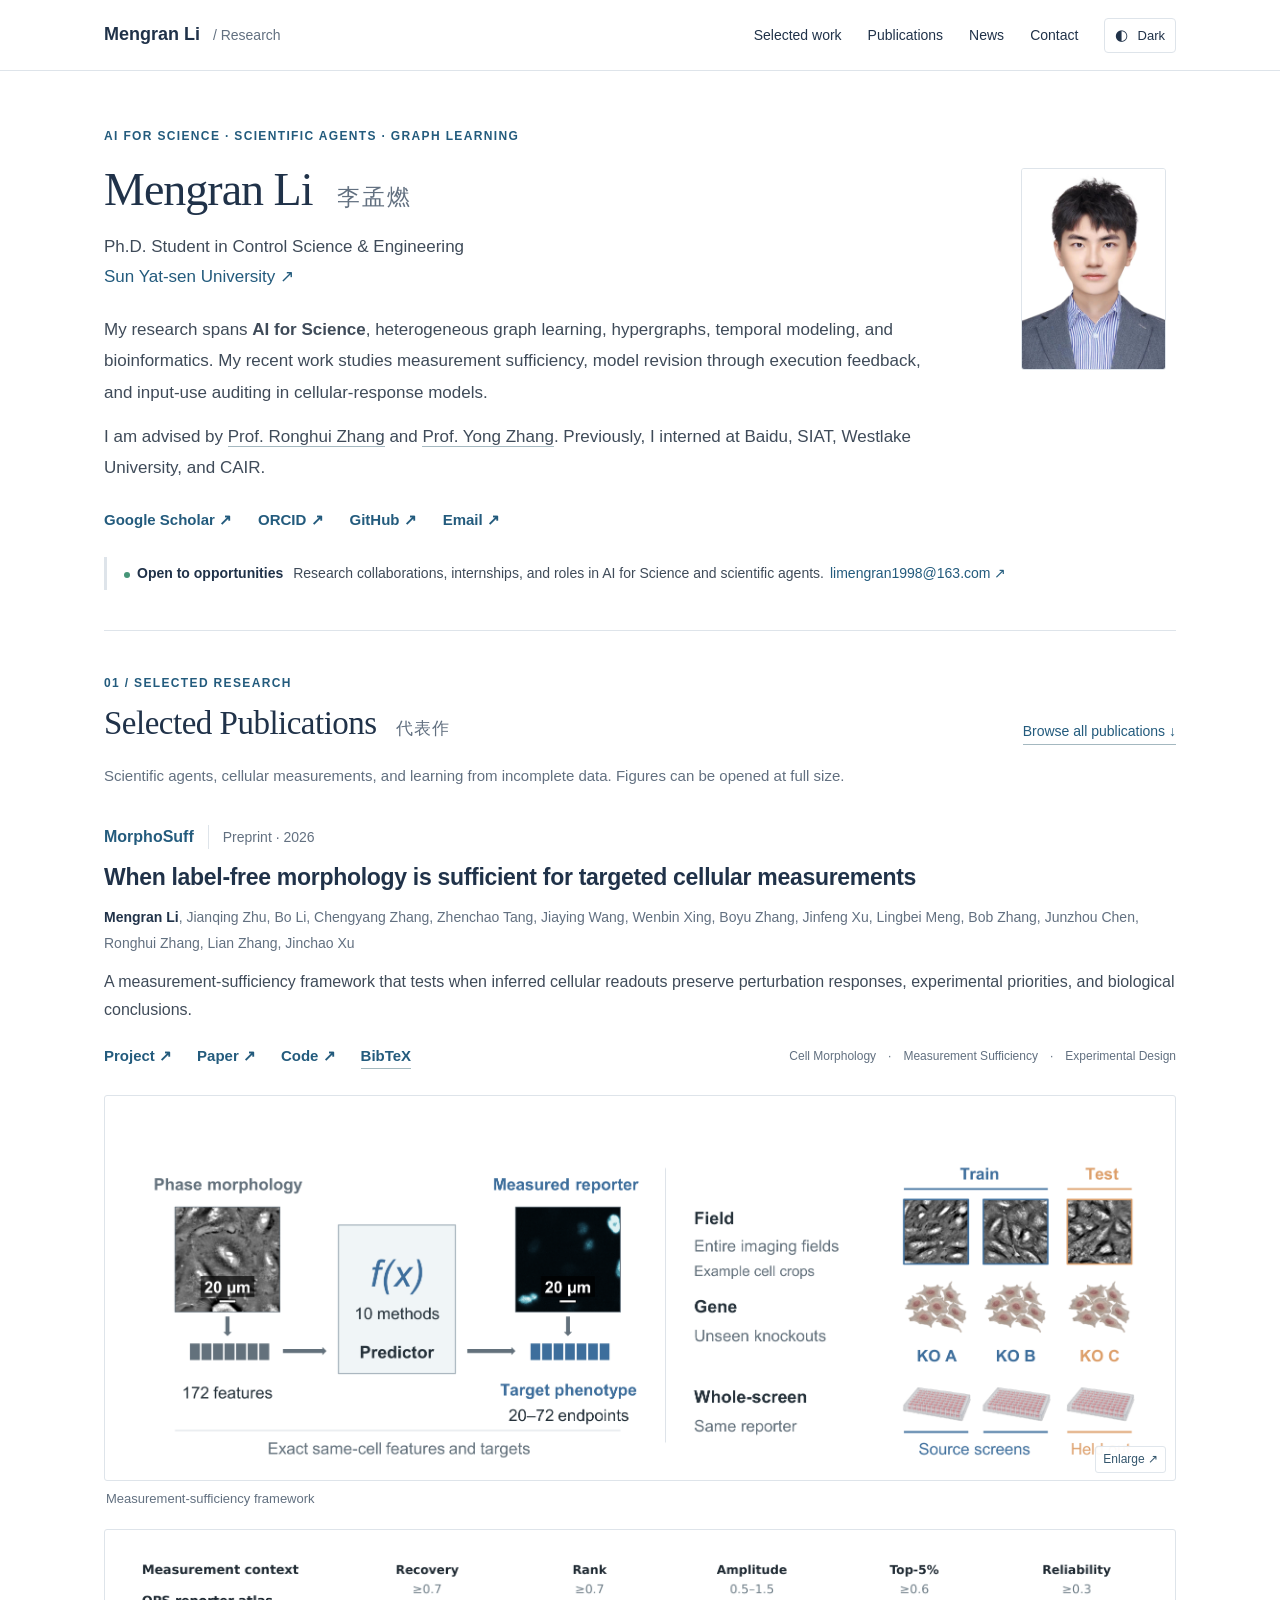
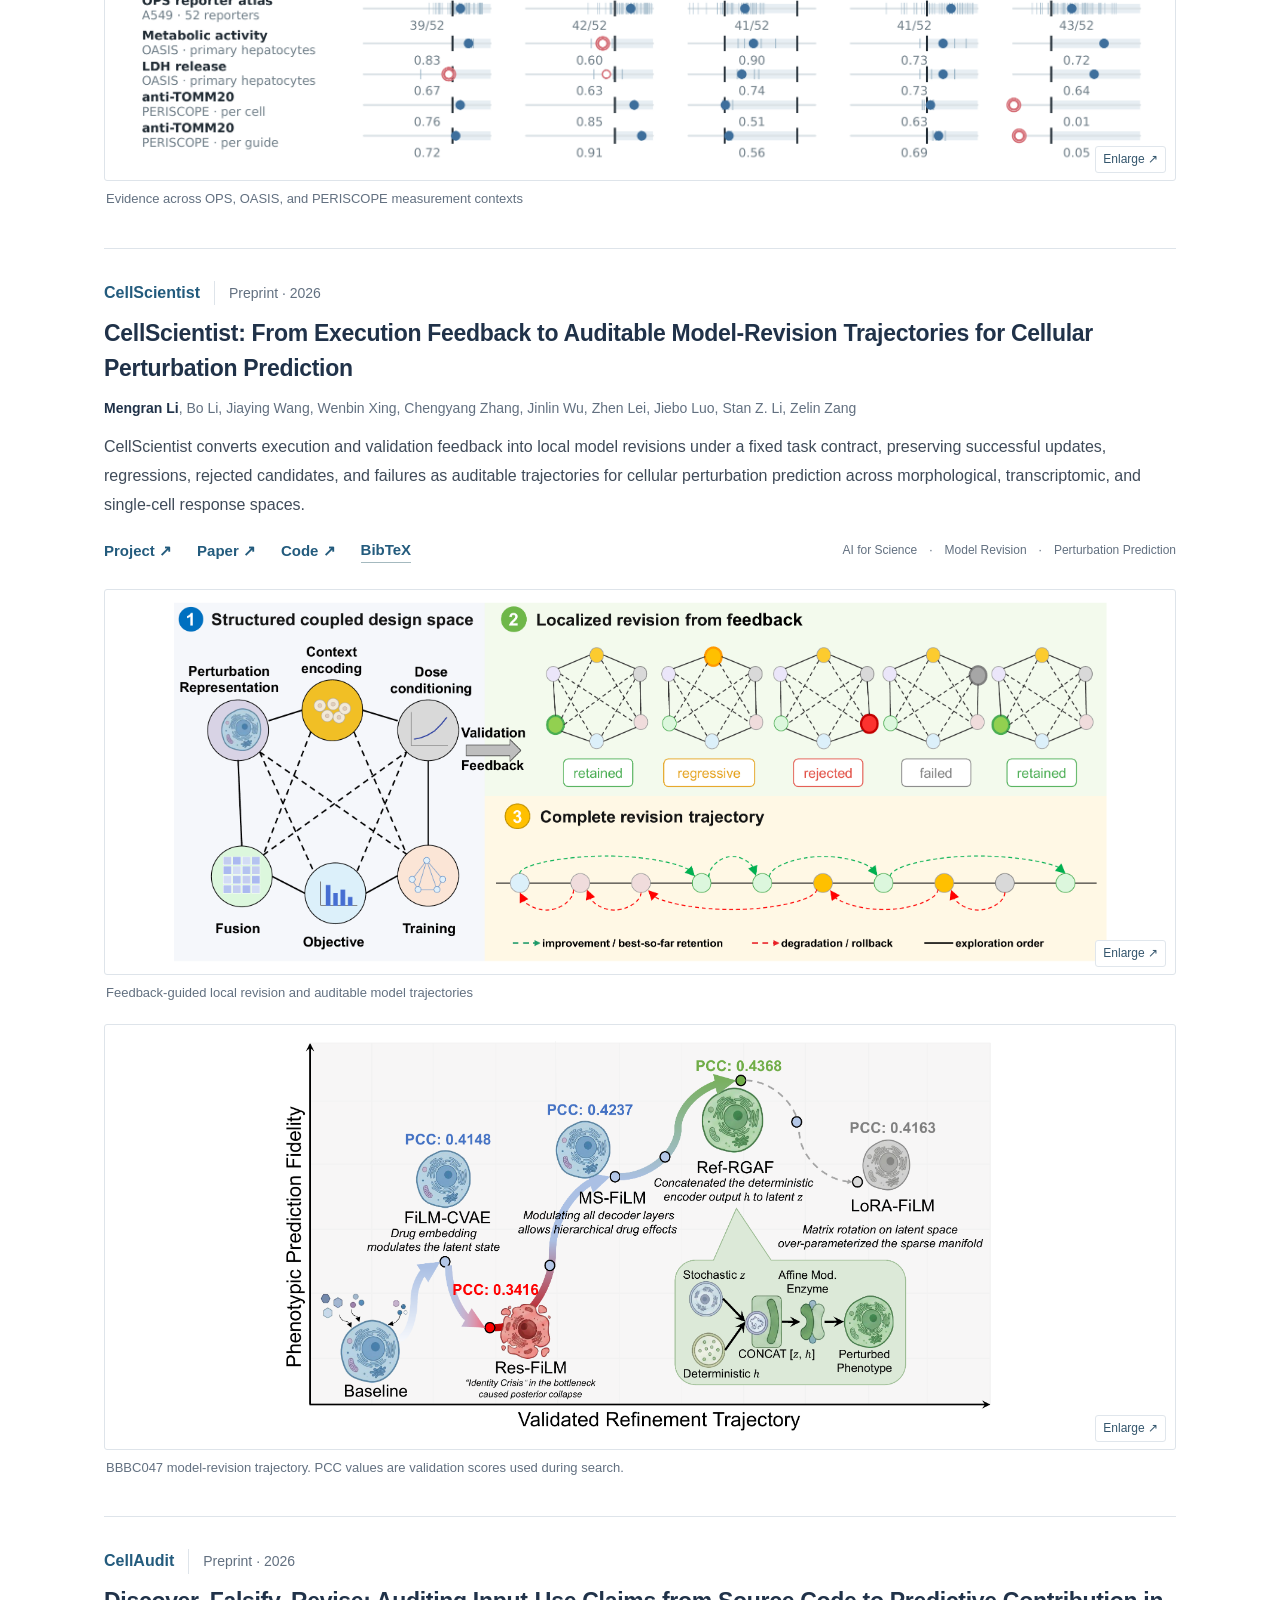
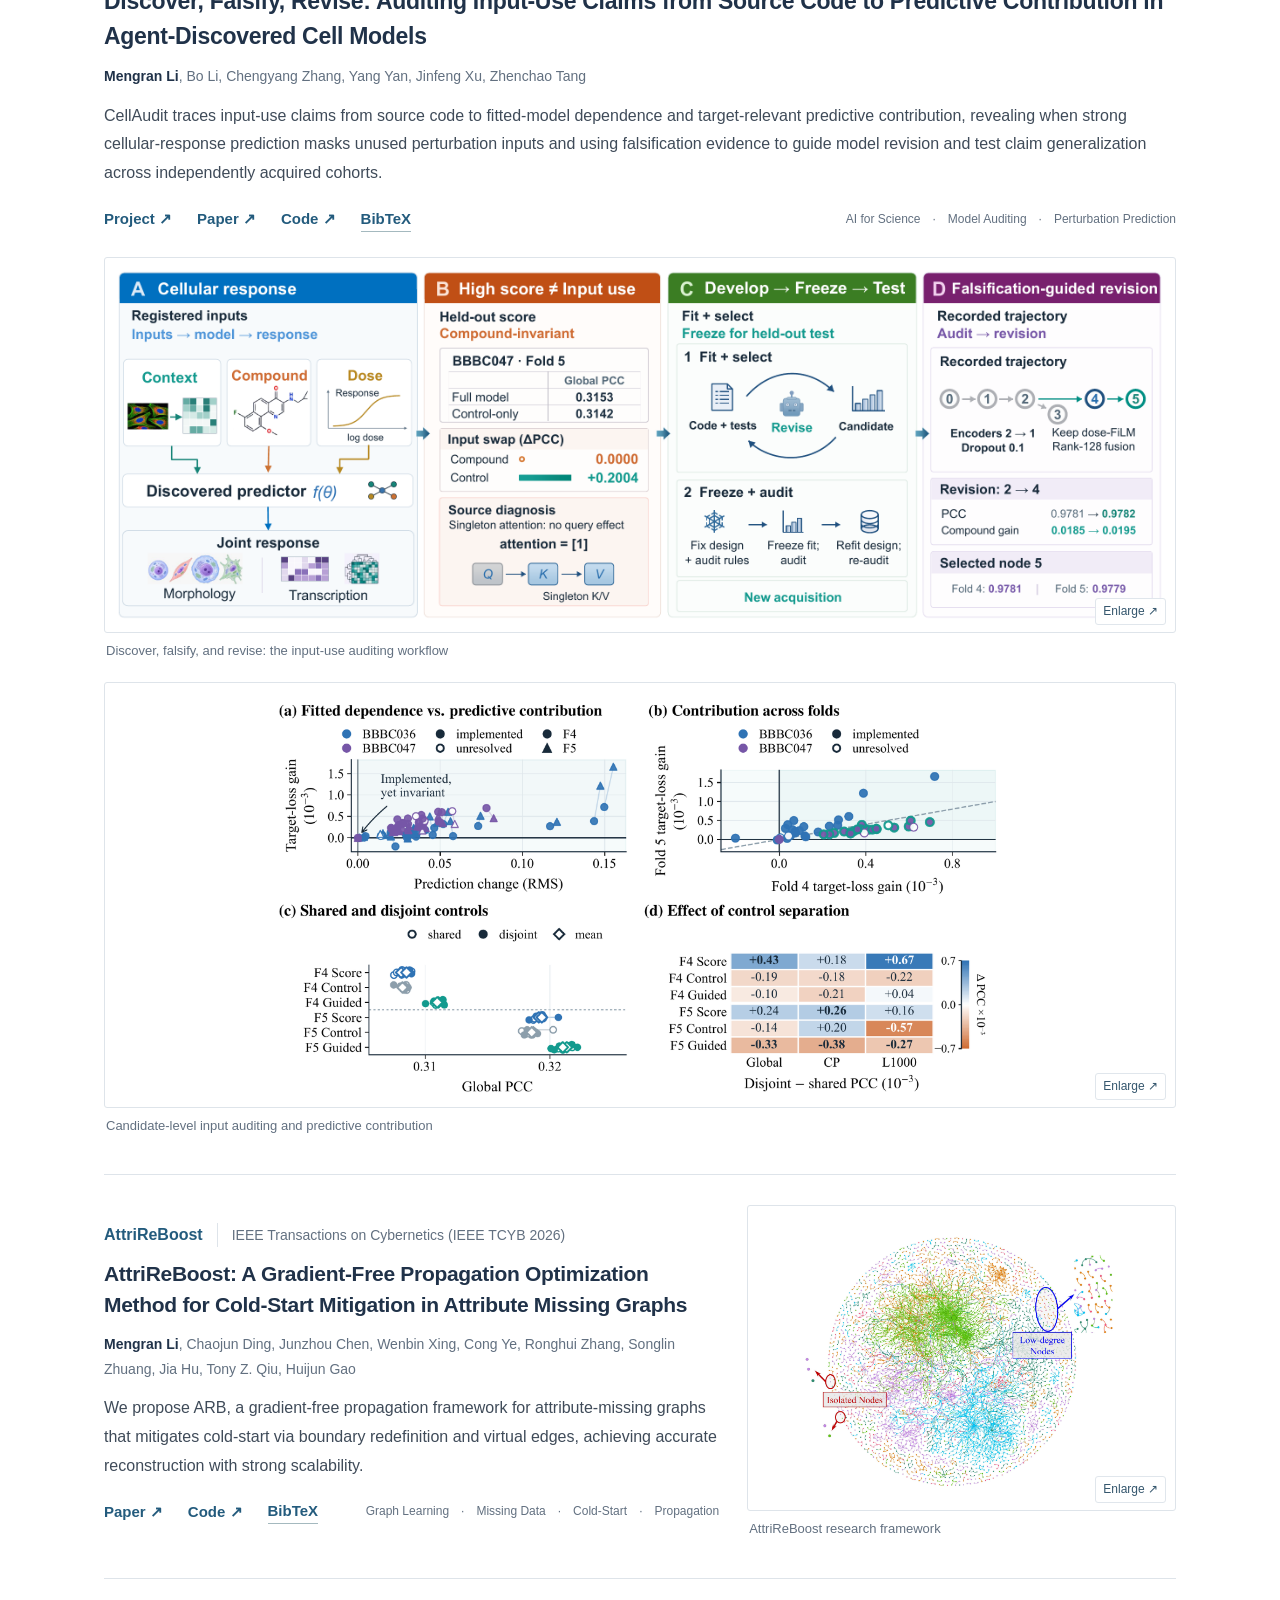
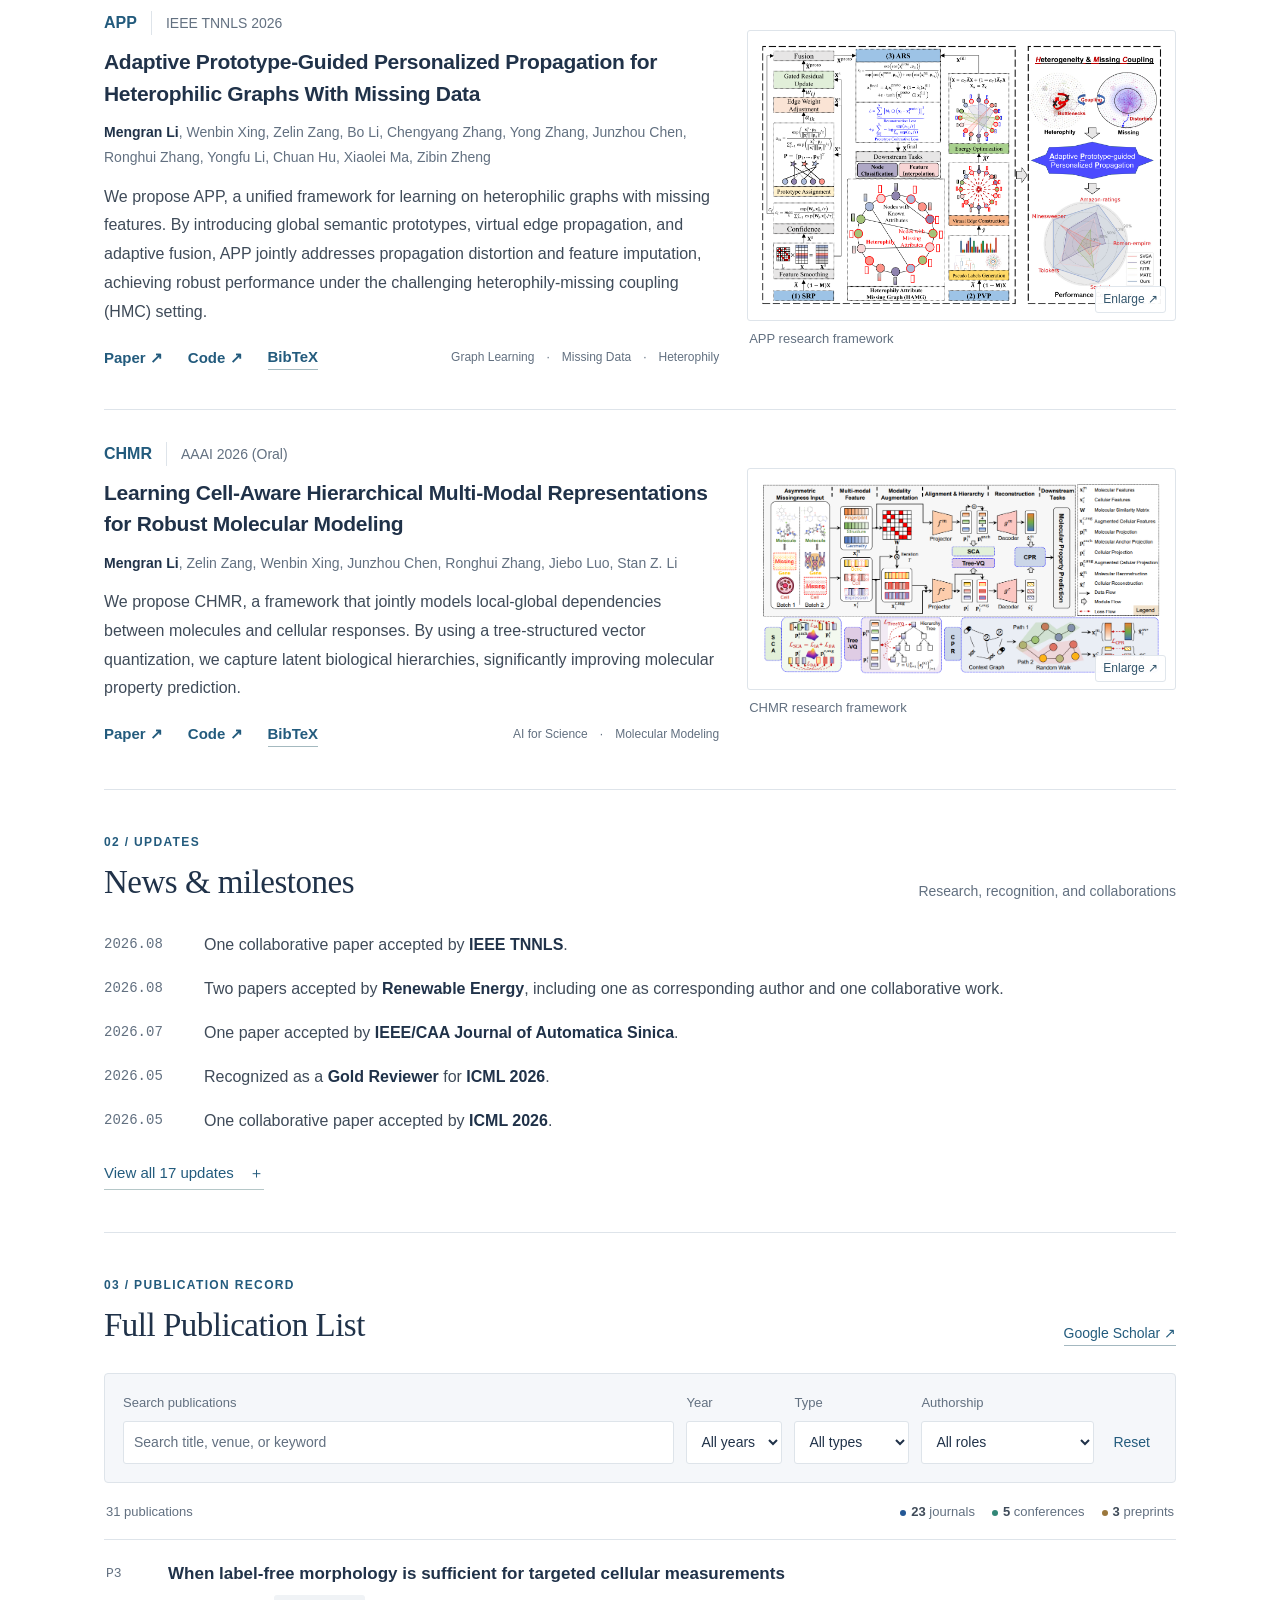
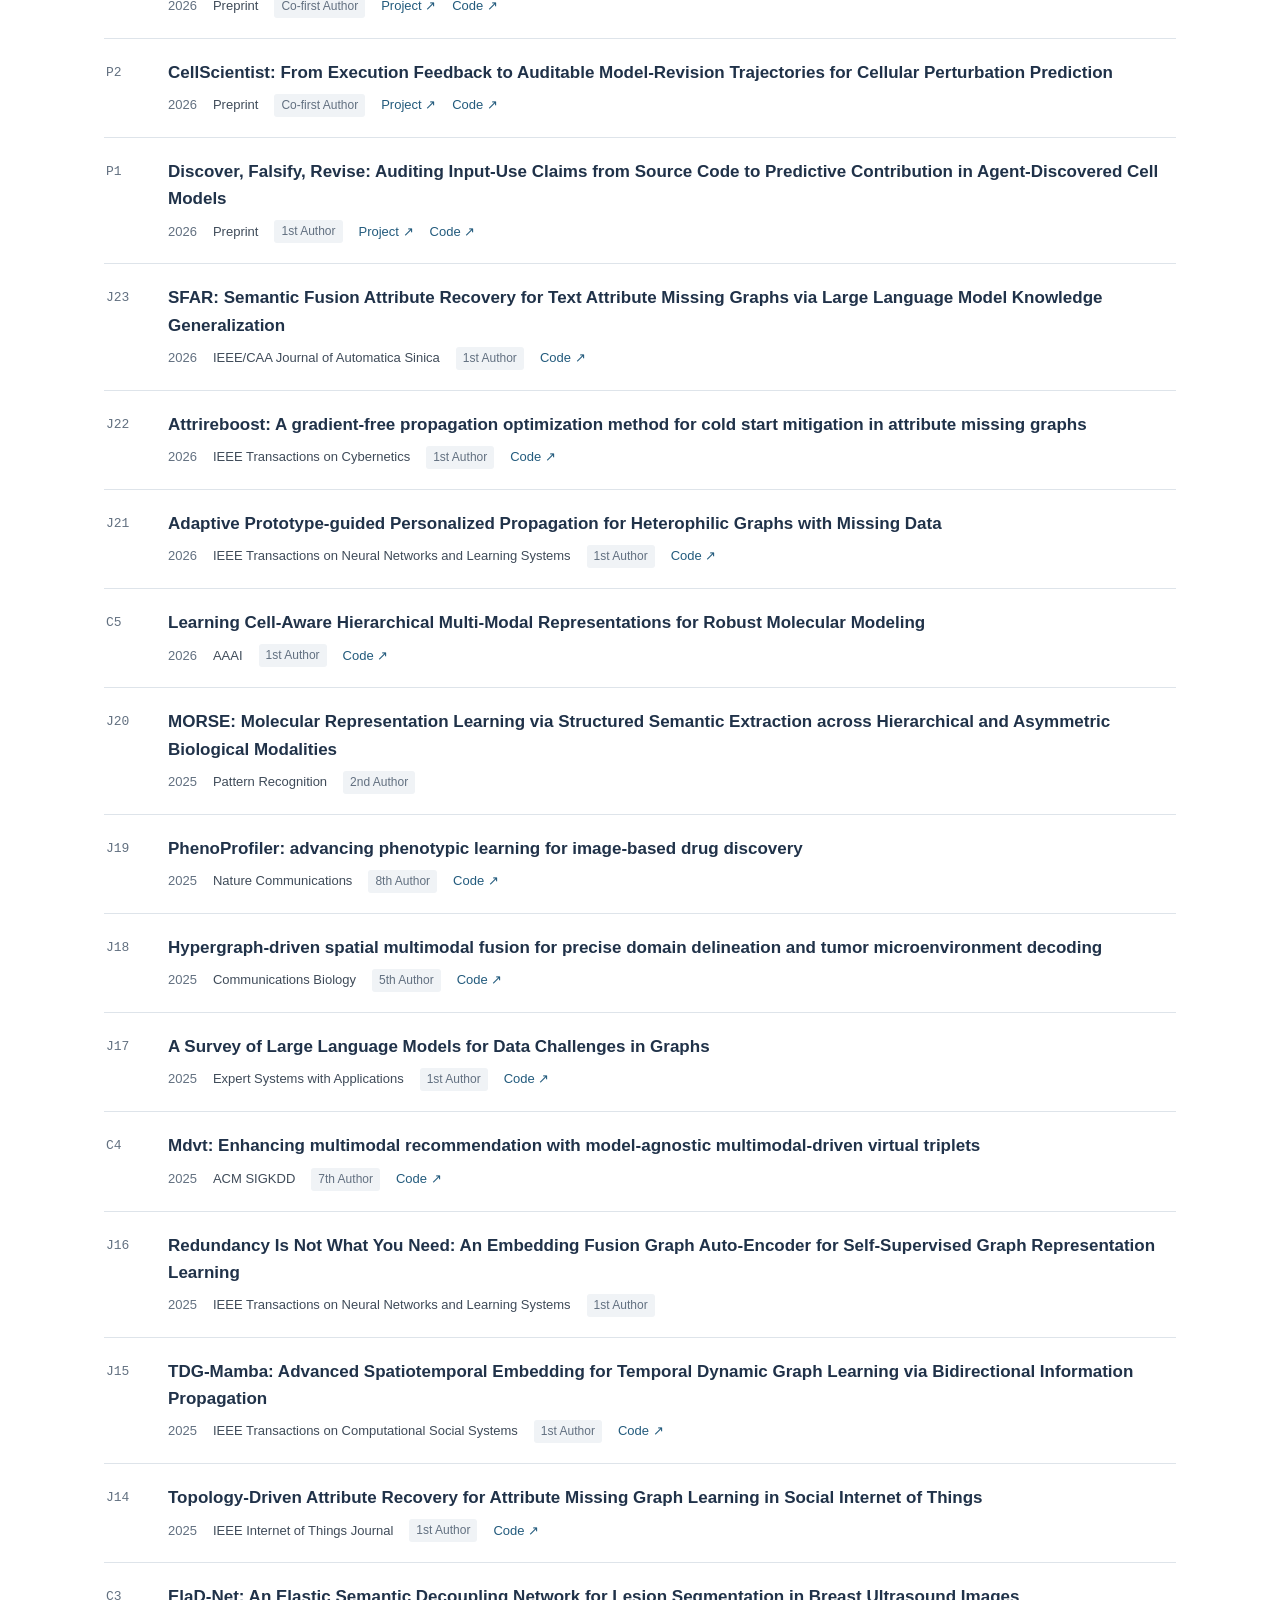
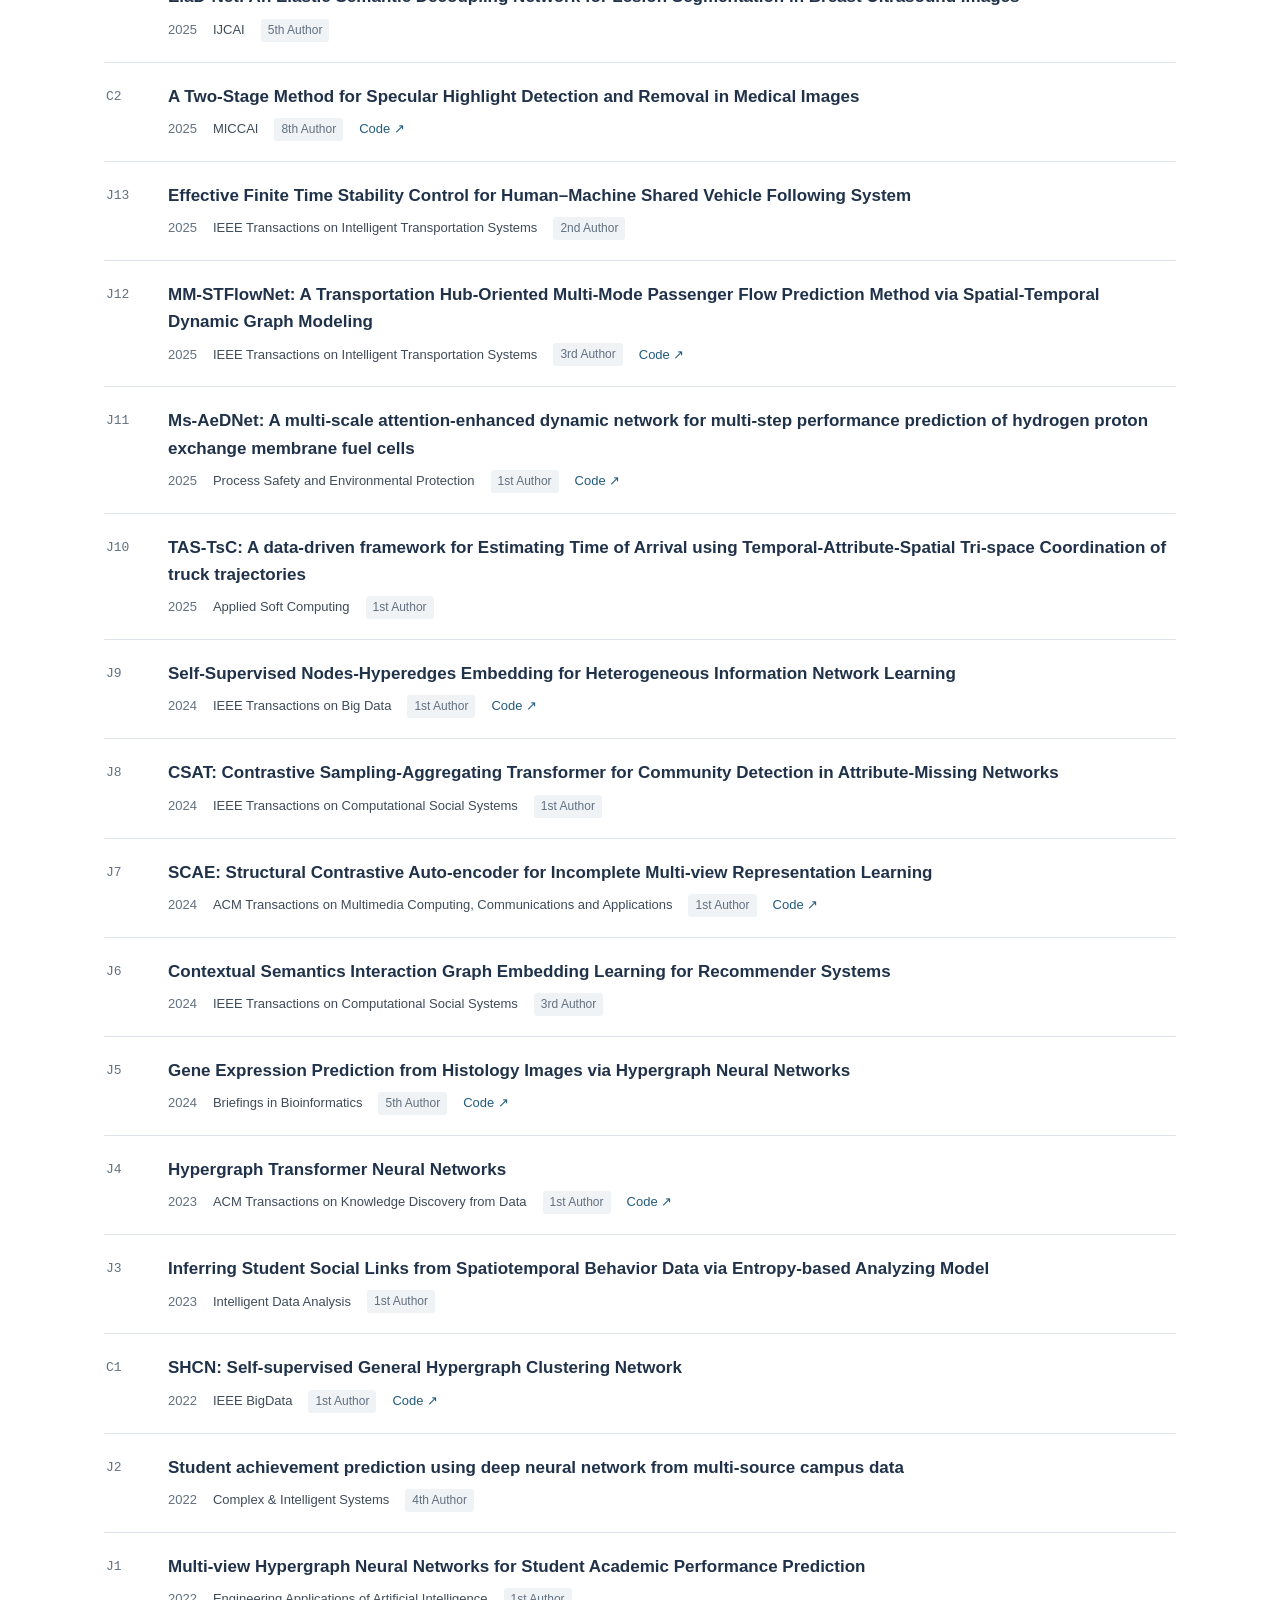
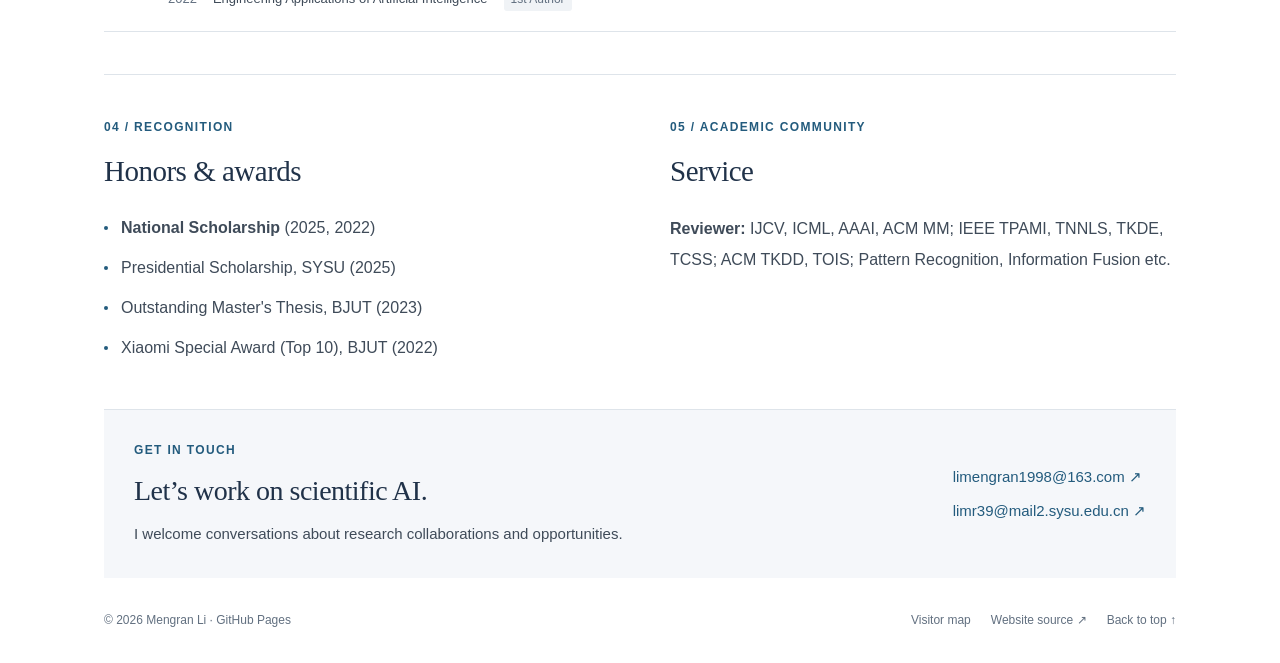
==== commit 61ceb8d0: "Improve academic homepage typography and research figures Reduce the portrait to its natural proport" ====
--- a/index.html
+++ b/index.html
@@ -1,13 +1,13 @@
-<!doctype html>
-<html lang="en"><head><meta charset="utf-8"><meta name="viewport" content="width=device-width, initial-scale=1"><title>Mengran Li · AI for Science & Scientific Agents</title><meta name="description" content="Mengran Li, Ph.D. student at Sun Yat-sen University. Research in scientific agents, cellular modeling, measurement sufficiency, and graph learning."><meta name="theme-color" content="#f7f8fa"><link rel="canonical" href="https://limengran98.github.io/"><link rel="icon" href="data:image/svg+xml,%3Csvg xmlns='http://www.w3.org/2000/svg' viewBox='0 0 64 64'%3E%3Crect width='64' height='64' rx='14' fill='%23182f43'/%3E%3Ctext x='32' y='43' text-anchor='middle' font-family='Georgia' font-size='34' fill='%23ffffff'%3EML%3C/text%3E%3C/svg%3E"><script>try{if(localStorage.getItem('ml-dark')==='1'||(!localStorage.getItem('ml-dark')&&matchMedia('(prefers-color-scheme: dark)').matches))document.documentElement.classList.add('dark')}catch{}</script><link rel="stylesheet" href="styles.css"><script src="data.js" defer></script><script src="render.js" defer></script><script src="app.js" defer></script></head>
-<body id="top"><a class="skip" href="#main">Skip to main content</a><header class="site-header"><div class="shell navigation"><a class="wordmark" href="#top">Mengran Li<span> / Research</span></a><nav aria-label="Main navigation"><a href="#selected">Selected work</a><a href="#publications">Publications</a><a href="#news">News</a><a href="#contact">Contact</a></nav><button id="theme-toggle" class="theme-toggle" aria-label="Switch to dark theme" aria-pressed="false">◐ <span>Theme</span></button></div></header>
-<main id="main" class="shell"><section class="hero" id="about"><div class="hero-copy"><p class="eyebrow">AI FOR SCIENCE · SCIENTIFIC AGENTS · GRAPH LEARNING</p><h1>Mengran Li <span lang="zh">李孟燃</span></h1><p class="position">Ph.D. Student in Control Science & Engineering<br><a href="https://www.sysu.edu.cn/" target="_blank" rel="noopener">Sun Yat-sen University ↗</a></p><p class="research-lead">Learning from cellular measurements.<br>Building reliable scientific AI.</p><p class="biography">My research spans <strong>AI for Science</strong>, heterogeneous graph learning, hypergraphs, temporal modeling, and bioinformatics. My recent work studies measurement sufficiency, model revision through execution feedback, and input-use auditing in cellular-response models.</p><p class="biography">I am advised by <a href="https://ise.sysu.edu.cn/teacher/ZhangRonghui" target="_blank" rel="noopener">Prof. Ronghui Zhang</a> and <a href="https://sist.bjut.edu.cn/info/1403/2489.htm" target="_blank" rel="noopener">Prof. Yong Zhang</a>. Previously, I interned at Baidu, SIAT, Westlake University, and CAIR.</p><div class="profile-links"><a href="https://scholar.google.com/citations?user=MLff8bQAAAAJ&hl=en" target="_blank" rel="noopener">Google Scholar ↗</a><a href="https://orcid.org/0000-0001-7540-530X" target="_blank" rel="noopener">ORCID ↗</a><a href="https://github.com/limengran98" target="_blank" rel="noopener">GitHub ↗</a><a href="mailto:limr39@mail2.sysu.edu.cn">Email ↗</a></div></div><aside class="profile-panel"><img class="portrait" src="lmr.jpg" alt="Portrait of Mengran Li" width="256" height="300" fetchpriority="high"><div class="availability"><span class="availability-dot"></span><strong>Open to opportunities</strong><p>Research collaborations, internships, and roles in AI for Science and scientific agents.</p><a href="mailto:limengran1998@163.com">limengran1998@163.com ↗</a></div></aside></section>
-<section id="selected" class="section"><div class="section-head"><div><p class="eyebrow">01 / SELECTED RESEARCH</p><h2>Selected Publications <span lang="zh">代表作</span></h2></div><a class="subtle-link" href="#publications">Browse all publications ↓</a></div><p class="section-intro">Scientific agents, cellular measurements, and learning from incomplete data.</p><div id="selected-list" class="selected-list"><article class="work-card" id="work-morphosuff"><a class="work-image" href="https://limengran98.github.io/MorphoSuff/" target="_blank" rel="noopener"><img src="images/morphosuff.webp" alt="MorphoSuff research framework" loading="lazy" width="800" height="480"><span>View project ↗</span></a><div class="work-content"><div class="work-topline"><span class="work-name">MorphoSuff</span><span class="venue">Preprint · 2026</span></div><h3><a class="" href="https://limengran98.github.io/MorphoSuff/" target="_blank" rel="noopener noreferrer">When label-free morphology is sufficient for targeted cellular measurements</a></h3><p class="authors"><strong>Mengran Li</strong>, Jianqing Zhu, Bo Li, Chengyang Zhang, Zhenchao Tang, Jiaying Wang, Wenbin Xing, Boyu Zhang, Jinfeng Xu, Lingbei Meng, Bob Zhang, Junzhou Chen, Ronghui Zhang, Lian Zhang, Jinchao Xu</p><p class="work-description">A measurement-sufficiency framework that tests when inferred cellular readouts preserve perturbation responses, experimental priorities, and biological conclusions.</p><div class="work-bottom"><div class="work-links"><a class="project-link" href="https://limengran98.github.io/MorphoSuff/" target="_blank" rel="noopener noreferrer">Project ↗</a><a class="" href="https://limengran98.github.io/MorphoSuff/assets/manuscript.pdf" target="_blank" rel="noopener noreferrer">Paper ↗</a><a class="" href="https://github.com/limengran98/MorphoSuff" target="_blank" rel="noopener noreferrer">Code ↗</a><button class="cite-button" data-cite="0" aria-label="Cite MorphoSuff">BibTeX</button></div><div class="tags"><span>Cell Morphology</span><span>Measurement Sufficiency</span><span>Experimental Design</span></div></div></div></article>
-<article class="work-card" id="work-cellscientist"><a class="work-image" href="https://limengran98.github.io/CellScientist/" target="_blank" rel="noopener"><img src="images/cellscientist.webp" alt="CellScientist research framework" loading="lazy" width="800" height="480"><span>View project ↗</span></a><div class="work-content"><div class="work-topline"><span class="work-name">CellScientist</span><span class="venue">Preprint · 2026</span></div><h3><a class="" href="https://limengran98.github.io/CellScientist/" target="_blank" rel="noopener noreferrer">CellScientist: From Execution Feedback to Auditable Model-Revision Trajectories for Cellular Perturbation Prediction</a></h3><p class="authors"><strong>Mengran Li</strong>, Bo Li, Jiaying Wang, Wenbin Xing, Chengyang Zhang, Jinlin Wu, Zhen Lei, Jiebo Luo, Stan Z. Li, Zelin Zang</p><p class="work-description">CellScientist converts execution and validation feedback into local model revisions under a fixed task contract, preserving successful updates, regressions, rejected candidates, and failures as auditable trajectories for cellular perturbation prediction across morphological, transcriptomic, and single-cell response spaces.</p><div class="work-bottom"><div class="work-links"><a class="project-link" href="https://limengran98.github.io/CellScientist/" target="_blank" rel="noopener noreferrer">Project ↗</a><a class="" href="https://limengran98.github.io/CellScientist/assets/CellScientist.pdf" target="_blank" rel="noopener noreferrer">Paper ↗</a><a class="" href="https://github.com/limengran98/CellScientist" target="_blank" rel="noopener noreferrer">Code ↗</a><button class="cite-button" data-cite="1" aria-label="Cite CellScientist">BibTeX</button></div><div class="tags"><span>AI for Science</span><span>Model Revision</span><span>Perturbation Prediction</span></div></div></div></article>
-<article class="work-card" id="work-cellaudit"><a class="work-image" href="https://limengran98.github.io/CellAudit/" target="_blank" rel="noopener"><img src="images/cellaudit.webp" alt="CellAudit research framework" loading="lazy" width="800" height="480"><span>View project ↗</span></a><div class="work-content"><div class="work-topline"><span class="work-name">CellAudit</span><span class="venue">Preprint · 2026</span></div><h3><a class="" href="https://limengran98.github.io/CellAudit/" target="_blank" rel="noopener noreferrer">Discover, Falsify, Revise: Auditing Input-Use Claims from Source Code to Predictive Contribution in Agent-Discovered Cell Models</a></h3><p class="authors"><strong>Mengran Li</strong>, Bo Li, Chengyang Zhang, Yang Yan, Jinfeng Xu, Zhenchao Tang</p><p class="work-description">CellAudit traces input-use claims from source code to fitted-model dependence and target-relevant predictive contribution, revealing when strong cellular-response prediction masks unused perturbation inputs and using falsification evidence to guide model revision and test claim generalization across independently acquired cohorts.</p><div class="work-bottom"><div class="work-links"><a class="project-link" href="https://limengran98.github.io/CellAudit/" target="_blank" rel="noopener noreferrer">Project ↗</a><a class="" href="https://limengran98.github.io/CellAudit/assets/CellAudit.pdf" target="_blank" rel="noopener noreferrer">Paper ↗</a><a class="" href="https://github.com/limengran98/CellAudit" target="_blank" rel="noopener noreferrer">Code ↗</a><button class="cite-button" data-cite="2" aria-label="Cite CellAudit">BibTeX</button></div><div class="tags"><span>AI for Science</span><span>Model Auditing</span><span>Perturbation Prediction</span></div></div></div></article>
-<article class="work-card" id="work-arb"><a class="work-image" href="https://doi.org/10.1109/TCYB.2026.3681613" target="_blank" rel="noopener"><img src="./images/arb.png" alt="AttriReBoost research framework" loading="lazy" width="800" height="480"><span>View paper ↗</span></a><div class="work-content"><div class="work-topline"><span class="work-name">AttriReBoost</span><span class="venue">IEEE Transactions on Cybernetics (IEEE TCYB 2026)</span></div><h3><a class="" href="https://doi.org/10.1109/TCYB.2026.3681613" target="_blank" rel="noopener noreferrer">AttriReBoost: A Gradient-Free Propagation Optimization Method for Cold-Start Mitigation in Attribute Missing Graphs</a></h3><p class="authors"><strong>Mengran Li</strong>, Chaojun Ding, Junzhou Chen, Wenbin Xing, Cong Ye, Ronghui Zhang, Songlin Zhuang, Jia Hu, Tony Z. Qiu, Huijun Gao</p><p class="work-description">We propose ARB, a gradient-free propagation framework for attribute-missing graphs that mitigates cold-start via boundary redefinition and virtual edges, achieving accurate reconstruction with strong scalability.</p><div class="work-bottom"><div class="work-links"><a class="" href="https://doi.org/10.1109/TCYB.2026.3681613" target="_blank" rel="noopener noreferrer">Paper ↗</a><a class="" href="https://github.com/limengran98/ARB" target="_blank" rel="noopener noreferrer">Code ↗</a><button class="cite-button" data-cite="3" aria-label="Cite AttriReBoost">BibTeX</button></div><div class="tags"><span>Graph Learning</span><span>Missing Data</span><span>Cold-Start</span><span>Propagation</span></div></div></div></article>
-<article class="work-card" id="work-app"><a class="work-image" href="https://doi.org/10.1109/TNNLS.2026.3676197" target="_blank" rel="noopener"><img src="./images/app.png" alt="APP research framework" loading="lazy" width="800" height="480"><span>View paper ↗</span></a><div class="work-content"><div class="work-topline"><span class="work-name">APP</span><span class="venue">IEEE TNNLS 2026</span></div><h3><a class="" href="https://doi.org/10.1109/TNNLS.2026.3676197" target="_blank" rel="noopener noreferrer">Adaptive Prototype-Guided Personalized Propagation for Heterophilic Graphs With Missing Data</a></h3><p class="authors"><strong>Mengran Li</strong>, Wenbin Xing, Zelin Zang, Bo Li, Chengyang Zhang, Yong Zhang, Junzhou Chen, Ronghui Zhang, Yongfu Li, Chuan Hu, Xiaolei Ma, Zibin Zheng</p><p class="work-description">We propose APP, a unified framework for learning on heterophilic graphs with missing features. By introducing global semantic prototypes, virtual edge propagation, and adaptive fusion, APP jointly addresses propagation distortion and feature imputation, achieving robust performance under the challenging heterophily-missing coupling (HMC) setting.</p><div class="work-bottom"><div class="work-links"><a class="" href="https://doi.org/10.1109/TNNLS.2026.3676197" target="_blank" rel="noopener noreferrer">Paper ↗</a><a class="" href="https://github.com/limengran98/APP" target="_blank" rel="noopener noreferrer">Code ↗</a><button class="cite-button" data-cite="4" aria-label="Cite APP">BibTeX</button></div><div class="tags"><span>Graph Learning</span><span>Missing Data</span><span>Heterophily</span></div></div></div></article>
-<article class="work-card" id="work-chmr"><a class="work-image" href="https://arxiv.org/abs/2511.21120" target="_blank" rel="noopener"><img src="./images/CHMR.png" alt="CHMR research framework" loading="lazy" width="800" height="480"><span>View paper ↗</span></a><div class="work-content"><div class="work-topline"><span class="work-name">CHMR</span><span class="venue">AAAI 2026 (Oral)</span></div><h3><a class="" href="https://arxiv.org/abs/2511.21120" target="_blank" rel="noopener noreferrer">Learning Cell-Aware Hierarchical Multi-Modal Representations for Robust Molecular Modeling</a></h3><p class="authors"><strong>Mengran Li</strong>, Zelin Zang, Wenbin Xing, Junzhou Chen, Ronghui Zhang, Jiebo Luo, Stan Z. Li</p><p class="work-description">We propose CHMR, a framework that jointly models local-global dependencies between molecules and cellular responses. By using a tree-structured vector quantization, we capture latent biological hierarchies, significantly improving molecular property prediction.</p><div class="work-bottom"><div class="work-links"><a class="" href="https://arxiv.org/abs/2511.21120" target="_blank" rel="noopener noreferrer">Paper ↗</a><a class="" href="https://github.com/limengran98/CHMR" target="_blank" rel="noopener noreferrer">Code ↗</a><button class="cite-button" data-cite="5" aria-label="Cite CHMR">BibTeX</button></div><div class="tags"><span>AI for Science</span><span>Molecular Modeling</span></div></div></div></article></div></section>
+<!doctype html>
+<html lang="en"><head><meta charset="utf-8"><meta name="viewport" content="width=device-width, initial-scale=1"><title>Mengran Li · AI for Science & Scientific Agents</title><meta name="description" content="Mengran Li, Ph.D. student at Sun Yat-sen University. Research in scientific agents, cellular modeling, measurement sufficiency, and graph learning."><meta name="theme-color" content="#f7f8fa"><link rel="canonical" href="https://limengran98.github.io/"><link rel="icon" href="data:image/svg+xml,%3Csvg xmlns='http://www.w3.org/2000/svg' viewBox='0 0 64 64'%3E%3Crect width='64' height='64' rx='14' fill='%23182f43'/%3E%3Ctext x='32' y='43' text-anchor='middle' font-family='Georgia' font-size='34' fill='%23ffffff'%3EML%3C/text%3E%3C/svg%3E"><script>try{if(localStorage.getItem('ml-dark')==='1'||(!localStorage.getItem('ml-dark')&&matchMedia('(prefers-color-scheme: dark)').matches))document.documentElement.classList.add('dark')}catch{}</script><link rel="stylesheet" href="styles.css"><script src="data.js" defer></script><script src="render.js" defer></script><script src="app.js" defer></script></head>
+<body id="top"><a class="skip" href="#main">Skip to main content</a><header class="site-header"><div class="shell navigation"><a class="wordmark" href="#top">Mengran Li<span> / Research</span></a><nav aria-label="Main navigation"><a href="#selected">Selected work</a><a href="#publications">Publications</a><a href="#news">News</a><a href="#contact">Contact</a></nav><button id="theme-toggle" class="theme-toggle" aria-label="Switch to dark theme" aria-pressed="false">◐ <span>Theme</span></button></div></header>
+<main id="main" class="shell"><section class="hero" id="about"><div class="hero-copy"><p class="eyebrow">AI FOR SCIENCE · SCIENTIFIC AGENTS · GRAPH LEARNING</p><h1>Mengran Li <span lang="zh">李孟燃</span></h1><p class="position">Ph.D. Student in Control Science & Engineering<br><a href="https://www.sysu.edu.cn/" target="_blank" rel="noopener">Sun Yat-sen University ↗</a></p><p class="biography">My research spans <strong>AI for Science</strong>, heterogeneous graph learning, hypergraphs, temporal modeling, and bioinformatics. My recent work studies measurement sufficiency, model revision through execution feedback, and input-use auditing in cellular-response models.</p><p class="biography">I am advised by <a href="https://ise.sysu.edu.cn/teacher/ZhangRonghui" target="_blank" rel="noopener">Prof. Ronghui Zhang</a> and <a href="https://sist.bjut.edu.cn/info/1403/2489.htm" target="_blank" rel="noopener">Prof. Yong Zhang</a>. Previously, I interned at Baidu, SIAT, Westlake University, and CAIR.</p><div class="profile-links"><a href="https://scholar.google.com/citations?user=MLff8bQAAAAJ&hl=en" target="_blank" rel="noopener">Google Scholar ↗</a><a href="https://orcid.org/0000-0001-7540-530X" target="_blank" rel="noopener">ORCID ↗</a><a href="https://github.com/limengran98" target="_blank" rel="noopener">GitHub ↗</a><a href="mailto:limr39@mail2.sysu.edu.cn">Email ↗</a></div></div><aside class="profile-panel"><img class="portrait" src="lmr.jpg" alt="Portrait of Mengran Li" width="1280" height="1792" fetchpriority="high"></aside><div class="availability"><span class="availability-dot"></span><strong>Open to opportunities</strong><p>Research collaborations, internships, and roles in AI for Science and scientific agents.</p><a href="mailto:limengran1998@163.com">limengran1998@163.com ↗</a></div></section>
+<section id="selected" class="section"><div class="section-head"><div><p class="eyebrow">01 / SELECTED RESEARCH</p><h2>Selected Publications <span lang="zh">代表作</span></h2></div><a class="subtle-link" href="#publications">Browse all publications ↓</a></div><p class="section-intro">Scientific agents, cellular measurements, and learning from incomplete data. Figures can be opened at full size.</p><div id="selected-list" class="selected-list"><article class="work-card featured-work" id="work-morphosuff"><div class="work-content"><div class="work-topline"><span class="work-name">MorphoSuff</span><span class="venue">Preprint · 2026</span></div><h3><a class="" href="https://limengran98.github.io/MorphoSuff/" target="_blank" rel="noopener noreferrer">When label-free morphology is sufficient for targeted cellular measurements</a></h3><p class="authors"><strong>Mengran Li</strong>, Jianqing Zhu, Bo Li, Chengyang Zhang, Zhenchao Tang, Jiaying Wang, Wenbin Xing, Boyu Zhang, Jinfeng Xu, Lingbei Meng, Bob Zhang, Junzhou Chen, Ronghui Zhang, Lian Zhang, Jinchao Xu</p><p class="work-description">A measurement-sufficiency framework that tests when inferred cellular readouts preserve perturbation responses, experimental priorities, and biological conclusions.</p><div class="work-bottom"><div class="work-links"><a class="project-link" href="https://limengran98.github.io/MorphoSuff/" target="_blank" rel="noopener noreferrer">Project ↗</a><a class="" href="https://limengran98.github.io/MorphoSuff/assets/manuscript.pdf" target="_blank" rel="noopener noreferrer">Paper ↗</a><a class="" href="https://github.com/limengran98/MorphoSuff" target="_blank" rel="noopener noreferrer">Code ↗</a><button class="cite-button" data-cite="0" aria-label="Cite MorphoSuff">BibTeX</button></div><div class="tags"><span>Cell Morphology</span><span>Measurement Sufficiency</span><span>Experimental Design</span></div></div></div><div class="work-gallery"><figure class="research-figure "><a class="figure-link" href="images/morphosuff.webp" data-figure="images/morphosuff.webp" data-caption="Measurement-sufficiency framework" aria-label="Enlarge Measurement-sufficiency framework"><img src="images/morphosuff.webp" alt="Measurement-sufficiency framework" loading="lazy" width="2163" height="750"><span class="figure-expand" aria-hidden="true">Enlarge ↗</span></a><figcaption>Measurement-sufficiency framework</figcaption></figure><figure class="research-figure supporting-figure"><a class="figure-link" href="images/morphosuff-evidence.webp" data-figure="images/morphosuff-evidence.webp" data-caption="Evidence across OPS, OASIS, and PERISCOPE measurement contexts" aria-label="Enlarge Evidence across OPS, OASIS, and PERISCOPE measurement contexts"><img src="images/morphosuff-evidence.webp" alt="Evidence across OPS, OASIS, and PERISCOPE measurement contexts" loading="lazy" width="2162" height="467"><span class="figure-expand" aria-hidden="true">Enlarge ↗</span></a><figcaption>Evidence across OPS, OASIS, and PERISCOPE measurement contexts</figcaption></figure></div></article>
+<article class="work-card featured-work" id="work-cellscientist"><div class="work-content"><div class="work-topline"><span class="work-name">CellScientist</span><span class="venue">Preprint · 2026</span></div><h3><a class="" href="https://limengran98.github.io/CellScientist/" target="_blank" rel="noopener noreferrer">CellScientist: From Execution Feedback to Auditable Model-Revision Trajectories for Cellular Perturbation Prediction</a></h3><p class="authors"><strong>Mengran Li</strong>, Bo Li, Jiaying Wang, Wenbin Xing, Chengyang Zhang, Jinlin Wu, Zhen Lei, Jiebo Luo, Stan Z. Li, Zelin Zang</p><p class="work-description">CellScientist converts execution and validation feedback into local model revisions under a fixed task contract, preserving successful updates, regressions, rejected candidates, and failures as auditable trajectories for cellular perturbation prediction across morphological, transcriptomic, and single-cell response spaces.</p><div class="work-bottom"><div class="work-links"><a class="project-link" href="https://limengran98.github.io/CellScientist/" target="_blank" rel="noopener noreferrer">Project ↗</a><a class="" href="https://limengran98.github.io/CellScientist/assets/CellScientist.pdf" target="_blank" rel="noopener noreferrer">Paper ↗</a><a class="" href="https://github.com/limengran98/CellScientist" target="_blank" rel="noopener noreferrer">Code ↗</a><button class="cite-button" data-cite="1" aria-label="Cite CellScientist">BibTeX</button></div><div class="tags"><span>AI for Science</span><span>Model Revision</span><span>Perturbation Prediction</span></div></div></div><div class="work-gallery"><figure class="research-figure "><a class="figure-link" href="images/cellscientist.webp" data-figure="images/cellscientist.webp" data-caption="Feedback-guided local revision and auditable model trajectories" aria-label="Enlarge Feedback-guided local revision and auditable model trajectories"><img src="images/cellscientist.webp" alt="Feedback-guided local revision and auditable model trajectories" loading="lazy" width="2667" height="1024"><span class="figure-expand" aria-hidden="true">Enlarge ↗</span></a><figcaption>Feedback-guided local revision and auditable model trajectories</figcaption></figure><figure class="research-figure supporting-figure"><a class="figure-link" href="images/cellscientist-trajectory.webp" data-figure="images/cellscientist-trajectory.webp" data-caption="BBBC047 model-revision trajectory. PCC values are validation scores used during search." aria-label="Enlarge BBBC047 model-revision trajectory. PCC values are validation scores used during search."><img src="images/cellscientist-trajectory.webp" alt="BBBC047 model-revision trajectory. PCC values are validation scores used during search." loading="lazy" width="2441" height="1339"><span class="figure-expand" aria-hidden="true">Enlarge ↗</span></a><figcaption>BBBC047 model-revision trajectory. PCC values are validation scores used during search.</figcaption></figure></div></article>
+<article class="work-card featured-work" id="work-cellaudit"><div class="work-content"><div class="work-topline"><span class="work-name">CellAudit</span><span class="venue">Preprint · 2026</span></div><h3><a class="" href="https://limengran98.github.io/CellAudit/" target="_blank" rel="noopener noreferrer">Discover, Falsify, Revise: Auditing Input-Use Claims from Source Code to Predictive Contribution in Agent-Discovered Cell Models</a></h3><p class="authors"><strong>Mengran Li</strong>, Bo Li, Chengyang Zhang, Yang Yan, Jinfeng Xu, Zhenchao Tang</p><p class="work-description">CellAudit traces input-use claims from source code to fitted-model dependence and target-relevant predictive contribution, revealing when strong cellular-response prediction masks unused perturbation inputs and using falsification evidence to guide model revision and test claim generalization across independently acquired cohorts.</p><div class="work-bottom"><div class="work-links"><a class="project-link" href="https://limengran98.github.io/CellAudit/" target="_blank" rel="noopener noreferrer">Project ↗</a><a class="" href="https://limengran98.github.io/CellAudit/assets/CellAudit.pdf" target="_blank" rel="noopener noreferrer">Paper ↗</a><a class="" href="https://github.com/limengran98/CellAudit" target="_blank" rel="noopener noreferrer">Code ↗</a><button class="cite-button" data-cite="2" aria-label="Cite CellAudit">BibTeX</button></div><div class="tags"><span>AI for Science</span><span>Model Auditing</span><span>Perturbation Prediction</span></div></div></div><div class="work-gallery"><figure class="research-figure "><a class="figure-link" href="images/cellaudit.webp" data-figure="images/cellaudit.webp" data-caption="Discover, falsify, and revise: the input-use auditing workflow" aria-label="Enlarge Discover, falsify, and revise: the input-use auditing workflow"><img src="images/cellaudit.webp" alt="Discover, falsify, and revise: the input-use auditing workflow" loading="lazy" width="2400" height="802"><span class="figure-expand" aria-hidden="true">Enlarge ↗</span></a><figcaption>Discover, falsify, and revise: the input-use auditing workflow</figcaption></figure><figure class="research-figure supporting-figure"><a class="figure-link" href="images/cellaudit-input-audit.webp" data-figure="images/cellaudit-input-audit.webp" data-caption="Candidate-level input auditing and predictive contribution" aria-label="Enlarge Candidate-level input auditing and predictive contribution"><img src="images/cellaudit-input-audit.webp" alt="Candidate-level input auditing and predictive contribution" loading="lazy" width="2400" height="1302"><span class="figure-expand" aria-hidden="true">Enlarge ↗</span></a><figcaption>Candidate-level input auditing and predictive contribution</figcaption></figure></div></article>
+<article class="work-card classic-work" id="work-arb"><div class="work-content"><div class="work-topline"><span class="work-name">AttriReBoost</span><span class="venue">IEEE Transactions on Cybernetics (IEEE TCYB 2026)</span></div><h3><a class="" href="https://doi.org/10.1109/TCYB.2026.3681613" target="_blank" rel="noopener noreferrer">AttriReBoost: A Gradient-Free Propagation Optimization Method for Cold-Start Mitigation in Attribute Missing Graphs</a></h3><p class="authors"><strong>Mengran Li</strong>, Chaojun Ding, Junzhou Chen, Wenbin Xing, Cong Ye, Ronghui Zhang, Songlin Zhuang, Jia Hu, Tony Z. Qiu, Huijun Gao</p><p class="work-description">We propose ARB, a gradient-free propagation framework for attribute-missing graphs that mitigates cold-start via boundary redefinition and virtual edges, achieving accurate reconstruction with strong scalability.</p><div class="work-bottom"><div class="work-links"><a class="" href="https://doi.org/10.1109/TCYB.2026.3681613" target="_blank" rel="noopener noreferrer">Paper ↗</a><a class="" href="https://github.com/limengran98/ARB" target="_blank" rel="noopener noreferrer">Code ↗</a><button class="cite-button" data-cite="3" aria-label="Cite AttriReBoost">BibTeX</button></div><div class="tags"><span>Graph Learning</span><span>Missing Data</span><span>Cold-Start</span><span>Propagation</span></div></div></div><div class="work-gallery"><figure class="research-figure "><a class="figure-link" href="./images/arb.png" data-figure="./images/arb.png" data-caption="AttriReBoost research framework" aria-label="Enlarge AttriReBoost research framework"><img src="./images/arb.png" alt="AttriReBoost research framework" loading="lazy"><span class="figure-expand" aria-hidden="true">Enlarge ↗</span></a><figcaption>AttriReBoost research framework</figcaption></figure></div></article>
+<article class="work-card classic-work" id="work-app"><div class="work-content"><div class="work-topline"><span class="work-name">APP</span><span class="venue">IEEE TNNLS 2026</span></div><h3><a class="" href="https://doi.org/10.1109/TNNLS.2026.3676197" target="_blank" rel="noopener noreferrer">Adaptive Prototype-Guided Personalized Propagation for Heterophilic Graphs With Missing Data</a></h3><p class="authors"><strong>Mengran Li</strong>, Wenbin Xing, Zelin Zang, Bo Li, Chengyang Zhang, Yong Zhang, Junzhou Chen, Ronghui Zhang, Yongfu Li, Chuan Hu, Xiaolei Ma, Zibin Zheng</p><p class="work-description">We propose APP, a unified framework for learning on heterophilic graphs with missing features. By introducing global semantic prototypes, virtual edge propagation, and adaptive fusion, APP jointly addresses propagation distortion and feature imputation, achieving robust performance under the challenging heterophily-missing coupling (HMC) setting.</p><div class="work-bottom"><div class="work-links"><a class="" href="https://doi.org/10.1109/TNNLS.2026.3676197" target="_blank" rel="noopener noreferrer">Paper ↗</a><a class="" href="https://github.com/limengran98/APP" target="_blank" rel="noopener noreferrer">Code ↗</a><button class="cite-button" data-cite="4" aria-label="Cite APP">BibTeX</button></div><div class="tags"><span>Graph Learning</span><span>Missing Data</span><span>Heterophily</span></div></div></div><div class="work-gallery"><figure class="research-figure "><a class="figure-link" href="./images/app.png" data-figure="./images/app.png" data-caption="APP research framework" aria-label="Enlarge APP research framework"><img src="./images/app.png" alt="APP research framework" loading="lazy"><span class="figure-expand" aria-hidden="true">Enlarge ↗</span></a><figcaption>APP research framework</figcaption></figure></div></article>
+<article class="work-card classic-work" id="work-chmr"><div class="work-content"><div class="work-topline"><span class="work-name">CHMR</span><span class="venue">AAAI 2026 (Oral)</span></div><h3><a class="" href="https://arxiv.org/abs/2511.21120" target="_blank" rel="noopener noreferrer">Learning Cell-Aware Hierarchical Multi-Modal Representations for Robust Molecular Modeling</a></h3><p class="authors"><strong>Mengran Li</strong>, Zelin Zang, Wenbin Xing, Junzhou Chen, Ronghui Zhang, Jiebo Luo, Stan Z. Li</p><p class="work-description">We propose CHMR, a framework that jointly models local-global dependencies between molecules and cellular responses. By using a tree-structured vector quantization, we capture latent biological hierarchies, significantly improving molecular property prediction.</p><div class="work-bottom"><div class="work-links"><a class="" href="https://arxiv.org/abs/2511.21120" target="_blank" rel="noopener noreferrer">Paper ↗</a><a class="" href="https://github.com/limengran98/CHMR" target="_blank" rel="noopener noreferrer">Code ↗</a><button class="cite-button" data-cite="5" aria-label="Cite CHMR">BibTeX</button></div><div class="tags"><span>AI for Science</span><span>Molecular Modeling</span></div></div></div><div class="work-gallery"><figure class="research-figure "><a class="figure-link" href="./images/CHMR.png" data-figure="./images/CHMR.png" data-caption="CHMR research framework" aria-label="Enlarge CHMR research framework"><img src="./images/CHMR.png" alt="CHMR research framework" loading="lazy"><span class="figure-expand" aria-hidden="true">Enlarge ↗</span></a><figcaption>CHMR research framework</figcaption></figure></div></article></div></section>
 <section id="news" class="section news-section"><div class="section-head"><div><p class="eyebrow">02 / UPDATES</p><h2>News & milestones</h2></div><span class="muted">Research, recognition, and collaborations</span></div><ul class="news-list"><li><time>2026.08</time><div>One collaborative paper accepted by <strong>IEEE TNNLS</strong>.</div></li>
 <li><time>2026.08</time><div>Two papers accepted by <strong>Renewable Energy</strong>, including one as corresponding author and one collaborative work.</div></li>
 <li><time>2026.07</time><div>One paper accepted by <strong>IEEE/CAA Journal of Automatica Sinica</strong>.</div></li>
@@ -23,7 +23,7 @@
 <li><time>2025.10</time><div>Awarded the <strong>Presidential Scholarship</strong> of Sun Yat-sen University.</div></li>
 <li><time>2025.09</time><div>Two papers (<em>Redundancy Is Not What You Need...</em> and <em>SCAE...</em>) selected as <strong>ESI Highly Cited Papers</strong>.</div></li>
 <li><time>2025.09</time><div>One survey paper on Graph LLMs accepted by <strong>Expert Systems with Applications (ESWA)</strong>.</div></li>
-<li><time>2025.03</time><div>Awarded the SYSU Hong Kong/Macau Exchange Funding. Joint training at <strong>Westlake University</strong> and <strong>CAIR, HK</strong> (Supervisor: <a href='https://en.westlake.edu.cn/faculty/stan-zq-li.html' target='_blank' class='text-primary hover:underline'>Prof. Stan Z. Li</a>, <a href='https://people.ucas.ac.cn/~zlei?language=en' target='_blank' class='text-primary hover:underline'>Prof. Zhen Lei</a> and <a href='https://www.cs.rochester.edu/u/jluo/' target='_blank' class='text-primary hover:underline'>Prof. Jiebo Luo</a>).</div></li></ul></details></section>
+<li><time>2025.03</time><div>Awarded the SYSU Hong Kong/Macau Exchange Funding. Joint training at <strong>Westlake University</strong> and <strong>CAIR, HK</strong> (Supervisor: <a href='https://en.westlake.edu.cn/faculty/stan-zq-li.html' target='_blank' class='text-primary hover:underline'>Prof. Stan Z. Li</a>, <a href='https://people.ucas.ac.cn/~zlei?language=en' target='_blank' class='text-primary hover:underline'>Prof. Zhen Lei</a> and <a href='https://www.cs.rochester.edu/u/jluo/' target='_blank' class='text-primary hover:underline'>Prof. Jiebo Luo</a>).</div></li></ul></details></section>
 <section id="publications" class="section"><div class="section-head"><div><p class="eyebrow">03 / PUBLICATION RECORD</p><h2>Full Publication List</h2></div><a class="subtle-link" href="https://scholar.google.com/citations?user=MLff8bQAAAAJ&hl=en" target="_blank" rel="noopener">Google Scholar ↗</a></div><div class="publication-toolbar"><label class="search-label"><span>Search publications</span><input id="publication-search" type="search" placeholder="Search title, venue, or keyword" autocomplete="off"></label><label><span>Year</span><select id="year-filter"><option value="all">All years</option><option value="2026">2026</option><option value="2025">2025</option><option value="2024">2024</option><option value="2023">2023</option><option value="2022">2022</option></select></label><label><span>Type</span><select id="type-filter"><option value="all">All types</option><option value="journal">Journal</option><option value="conference">Conference</option><option value="preprint">Preprint</option></select></label><label><span>Authorship</span><select id="author-filter"><option value="all">All roles</option><option value="fc">First / Corresponding</option></select></label><button id="reset-filters" class="reset-button">Reset</button></div><div class="publication-summary" aria-live="polite"><span id="result-count">31 publications</span><div><span><i class="dot journal"></i><b id="journal-count">23</b> journals</span><span><i class="dot conference"></i><b id="conference-count">5</b> conferences</span><span><i class="dot preprint"></i><b id="preprint-count">3</b> preprints</span></div></div><div id="full-list"><article class="publication" data-type="preprint"><span class="publication-code">P3</span><div><h4><a class="" href="https://limengran98.github.io/MorphoSuff/assets/manuscript.pdf" target="_blank" rel="noopener noreferrer">When label-free morphology is sufficient for targeted cellular measurements</a></h4><div class="publication-meta"><span>2026</span><span class="publication-venue">Preprint</span><span class="author-role">Co-first Author</span><a class="" href="https://limengran98.github.io/MorphoSuff/" target="_blank" rel="noopener noreferrer">Project ↗</a><a class="" href="https://github.com/limengran98/MorphoSuff" target="_blank" rel="noopener noreferrer">Code ↗</a></div></div></article>
 <article class="publication" data-type="preprint"><span class="publication-code">P2</span><div><h4><a class="" href="https://limengran98.github.io/CellScientist/assets/CellScientist.pdf" target="_blank" rel="noopener noreferrer">CellScientist: From Execution Feedback to Auditable Model-Revision Trajectories for Cellular Perturbation Prediction</a></h4><div class="publication-meta"><span>2026</span><span class="publication-venue">Preprint</span><span class="author-role">Co-first Author</span><a class="" href="https://limengran98.github.io/CellScientist/" target="_blank" rel="noopener noreferrer">Project ↗</a><a class="" href="https://github.com/limengran98/CellScientist" target="_blank" rel="noopener noreferrer">Code ↗</a></div></div></article>
 <article class="publication" data-type="preprint"><span class="publication-code">P1</span><div><h4><a class="" href="https://limengran98.github.io/CellAudit/assets/CellAudit.pdf" target="_blank" rel="noopener noreferrer">Discover, Falsify, Revise: Auditing Input-Use Claims from Source Code to Predictive Contribution in Agent-Discovered Cell Models</a></h4><div class="publication-meta"><span>2026</span><span class="publication-venue">Preprint</span><span class="author-role">1st Author</span><a class="" href="https://limengran98.github.io/CellAudit/" target="_blank" rel="noopener noreferrer">Project ↗</a><a class="" href="https://github.com/limengran98/CellAudit" target="_blank" rel="noopener noreferrer">Code ↗</a></div></div></article>
@@ -54,10 +54,10 @@
 <article class="publication" data-type="journal"><span class="publication-code">J3</span><div><h4><a class="" href="https://doi.org/10.3233/IDA-216318" target="_blank" rel="noopener noreferrer">Inferring Student Social Links from Spatiotemporal Behavior Data via Entropy-based Analyzing Model</a></h4><div class="publication-meta"><span>2023</span><span class="publication-venue">Intelligent Data Analysis</span><span class="author-role">1st Author</span></div></div></article>
 <article class="publication" data-type="conference"><span class="publication-code">C1</span><div><h4><a class="" href="https://doi.org/10.1109/BigData55660.2022.10020643" target="_blank" rel="noopener noreferrer">SHCN: Self-supervised General Hypergraph Clustering Network</a></h4><div class="publication-meta"><span>2022</span><span class="publication-venue">IEEE BigData</span><span class="author-role">1st Author</span><a class="" href="https://github.com/limengran98/SHCN" target="_blank" rel="noopener noreferrer">Code ↗</a></div></div></article>
 <article class="publication" data-type="journal"><span class="publication-code">J2</span><div><h4><a class="" href="https://doi.org/10.1007/s40747-022-00731-8" target="_blank" rel="noopener noreferrer">Student achievement prediction using deep neural network from multi-source campus data</a></h4><div class="publication-meta"><span>2022</span><span class="publication-venue">Complex &amp; Intelligent Systems</span><span class="author-role">4th Author</span></div></div></article>
-<article class="publication" data-type="journal"><span class="publication-code">J1</span><div><h4><a class="" href="https://doi.org/10.1016/j.engappai.2022.105174" target="_blank" rel="noopener noreferrer">Multi-view Hypergraph Neural Networks for Student Academic Performance Prediction</a></h4><div class="publication-meta"><span>2022</span><span class="publication-venue">Engineering Applications of Artificial Intelligence</span><span class="author-role">1st Author</span></div></div></article></div><noscript><p class="muted">All publications are shown. Enable JavaScript to search and filter this list.</p></noscript></section>
+<article class="publication" data-type="journal"><span class="publication-code">J1</span><div><h4><a class="" href="https://doi.org/10.1016/j.engappai.2022.105174" target="_blank" rel="noopener noreferrer">Multi-view Hypergraph Neural Networks for Student Academic Performance Prediction</a></h4><div class="publication-meta"><span>2022</span><span class="publication-venue">Engineering Applications of Artificial Intelligence</span><span class="author-role">1st Author</span></div></div></article></div><noscript><p class="muted">All publications are shown. Enable JavaScript to search and filter this list.</p></noscript></section>
 <div class="bottom-grid section"><section id="awards"><p class="eyebrow">04 / RECOGNITION</p><h2>Honors & awards</h2><ul class="award-list"><li><strong>National Scholarship</strong> (2025, 2022)</li>
 <li>Presidential Scholarship, SYSU (2025)</li>
 <li>Outstanding Master's Thesis, BJUT (2023)</li>
-<li>Xiaomi Special Award (Top 10), BJUT (2022)</li></ul></section><section id="service"><p class="eyebrow">05 / ACADEMIC COMMUNITY</p><h2>Service</h2><div class="service-content"><p><strong>Reviewer:</strong> IJCV, ICML, AAAI, ACM MM; IEEE TPAMI, TNNLS, TKDE, TCSS; ACM TKDD, TOIS; Pattern Recognition, Information Fusion etc.</p></div></section></div>
-<section id="contact" class="contact-section"><div><p class="eyebrow">GET IN TOUCH</p><h2>Let’s work on scientific AI.</h2><p>I welcome conversations about research collaborations and opportunities.</p></div><div class="contact-links"><a href="mailto:limengran1998@163.com">limengran1998@163.com ↗</a><a href="mailto:limr39@mail2.sysu.edu.cn">limr39@mail2.sysu.edu.cn ↗</a></div></section><footer><span>© <span id="copyright-year">2026</span> Mengran Li · GitHub Pages</span><div><button id="visitor-toggle" aria-expanded="false" aria-controls="visitor-panel">Visitor map</button><a href="https://github.com/limengran98/limengran98.github.io" target="_blank" rel="noopener">Website source ↗</a><a href="#top">Back to top ↑</a></div></footer><div id="visitor-panel" hidden><div id="visitor-map"></div><p id="visitor-status" class="muted" role="status"></p></div></main>
-<dialog id="citation-dialog" aria-labelledby="citation-title"><div class="dialog-head"><div><p class="eyebrow">CITATION</p><h2 id="citation-title">BibTeX</h2></div><button id="close-citation" aria-label="Close citation">Close ×</button></div><textarea id="citation-text" readonly aria-label="BibTeX citation" spellcheck="false"></textarea><div class="dialog-actions"><span id="copy-status" role="status"></span><button id="copy-citation" class="primary-button">Copy BibTeX</button></div></dialog></body></html>
+<li>Xiaomi Special Award (Top 10), BJUT (2022)</li></ul></section><section id="service"><p class="eyebrow">05 / ACADEMIC COMMUNITY</p><h2>Service</h2><div class="service-content"><p><strong>Reviewer:</strong> IJCV, ICML, AAAI, ACM MM; IEEE TPAMI, TNNLS, TKDE, TCSS; ACM TKDD, TOIS; Pattern Recognition, Information Fusion etc.</p></div></section></div>
+<section id="contact" class="contact-section"><div><p class="eyebrow">GET IN TOUCH</p><h2>Let’s work on scientific AI.</h2><p>I welcome conversations about research collaborations and opportunities.</p></div><div class="contact-links"><a href="mailto:limengran1998@163.com">limengran1998@163.com ↗</a><a href="mailto:limr39@mail2.sysu.edu.cn">limr39@mail2.sysu.edu.cn ↗</a></div></section><footer><span>© <span id="copyright-year">2026</span> Mengran Li · GitHub Pages</span><div><button id="visitor-toggle" aria-expanded="false" aria-controls="visitor-panel">Visitor map</button><a href="https://github.com/limengran98/limengran98.github.io" target="_blank" rel="noopener">Website source ↗</a><a href="#top">Back to top ↑</a></div></footer><div id="visitor-panel" hidden><div id="visitor-map"></div><p id="visitor-status" class="muted" role="status"></p></div></main>
+<dialog id="citation-dialog" aria-labelledby="citation-title"><div class="dialog-head"><div><p class="eyebrow">CITATION</p><h2 id="citation-title">BibTeX</h2></div><button id="close-citation" aria-label="Close citation">Close ×</button></div><textarea id="citation-text" readonly aria-label="BibTeX citation" spellcheck="false"></textarea><div class="dialog-actions"><span id="copy-status" role="status"></span><button id="copy-citation" class="primary-button">Copy BibTeX</button></div></dialog><dialog id="figure-dialog" aria-labelledby="figure-caption"><div class="figure-dialog-toolbar"><a id="figure-original" href="images/morphosuff.webp" target="_blank" rel="noopener">Open full-size image ↗</a><button id="close-figure" aria-label="Close figure">Close ×</button></div><img id="figure-detail" alt=""><p id="figure-caption"></p></dialog></body></html>
--- a/styles.css
+++ b/styles.css
@@ -1 +1,15 @@
-:root{--bg:#f8f9fb;--surface:#fff;--ink:#182f43;--text:#445467;--muted:#758292;--line:#dfe5eb;--accent:#146b74;--soft:#edf5f5;--tag:#eef1f5;--serif:Georgia,'Times New Roman',serif;--header:#f8f9fbef;color-scheme:light}.dark{--bg:#101a24;--surface:#17232f;--ink:#eef3f7;--text:#c1ccd6;--muted:#96a7b7;--line:#2e3b4a;--accent:#88d2cb;--soft:#1b353c;--tag:#23313e;--header:#101a24ef;color-scheme:dark}*{box-sizing:border-box}html{scroll-behavior:smooth;scroll-padding-top:100px}body{margin:0;background:var(--bg);color:var(--ink);font:15px/1.7 'Segoe UI',Arial,'Microsoft YaHei',sans-serif;-webkit-font-smoothing:antialiased}a{color:inherit;text-decoration:none}a:hover{color:var(--accent)}button,input,select,textarea{font:inherit}button,a,input,select{touch-action:manipulation}button{cursor:pointer}a:focus-visible,button:focus-visible,input:focus-visible,select:focus-visible,summary:focus-visible,textarea:focus-visible{outline:3px solid var(--accent);outline-offset:4px}button{color:inherit}h1,h2,h3,h4,p{margin-top:0}img{display:block;max-width:100%}.shell{max-width:1200px;padding-left:48px;padding-right:48px;margin:auto}.site-header{position:sticky;top:0;z-index:20;background:var(--header);backdrop-filter:blur(16px);border-bottom:1px solid var(--line)}.navigation{height:76px;display:flex;align-items:center;justify-content:space-between;gap:28px}.wordmark{font-size:17px;font-weight:750;letter-spacing:-.3px;flex-shrink:0}.wordmark span{font-size:12px;font-weight:400;color:var(--muted);letter-spacing:.2px;margin-left:9px}nav{display:flex;gap:26px;font-size:12px;font-weight:600;margin-left:auto}.theme-toggle{height:34px;min-width:60px;border:1px solid var(--line);border-radius:7px;padding:0 10px;background:var(--surface);font-size:14px}.theme-toggle span{font-size:11px;margin-left:5px}.skip{position:absolute;top:-100px;left:20px;background:var(--surface);padding:10px 18px;z-index:99}.skip:focus{top:10px}.hero{display:grid;grid-template-columns:minmax(0,1fr) 235px;gap:80px;align-items:start;padding:74px 0 62px}.eyebrow{font-size:10px;font-weight:750;letter-spacing:1.9px;color:var(--accent);margin:0 0 17px}h1{font:54px/1.16 var(--serif);letter-spacing:-1.8px;margin:0 0 15px}h1 span{font:21px/1.3 'Segoe UI','Microsoft YaHei',sans-serif;color:var(--muted);letter-spacing:3px;margin-left:12px;white-space:nowrap}.position{font-size:14px;color:var(--text);line-height:1.85;margin-bottom:26px}.position a{color:var(--accent);font-weight:650}.research-lead{font:27px/1.38 var(--serif);letter-spacing:-.3px;margin-bottom:18px}.biography{font-size:14px;color:var(--text);line-height:1.85;max-width:680px;margin-bottom:12px}.biography a{border-bottom:1px solid #a4b8c0}.biography strong{font-weight:600}.profile-links{display:flex;flex-wrap:wrap;gap:11px 23px;margin-top:23px;font-size:12px;font-weight:650;color:var(--accent)}.portrait{width:235px;height:252px;object-fit:cover;object-position:center 38%;border-radius:12px;border:1px solid var(--line);background:var(--surface)}.availability{background:var(--surface);border:1px solid var(--line);border-radius:10px;padding:18px;margin-top:17px;font-size:12px}.availability strong{font-size:12px}.availability-dot{display:inline-block;width:6px;height:6px;background:#469578;border-radius:50%;margin-right:7px}.availability p{font-size:12px;color:var(--text);line-height:1.75;margin:10px 0}.availability a{font-size:11px;font-weight:600;color:var(--accent);overflow-wrap:anywhere}.section{padding:51px 0;border-top:1px solid var(--line)}.section-head{display:flex;justify-content:space-between;align-items:end;gap:35px;margin-bottom:18px}.section-head .eyebrow{margin-bottom:10px}h2{font:35px/1.2 var(--serif);letter-spacing:-.7px;margin-bottom:0}h2 span{font:14px 'Segoe UI','Microsoft YaHei',sans-serif;color:var(--muted);letter-spacing:2px;margin-left:12px}.subtle-link{font-size:12px;color:var(--accent);white-space:nowrap;border-bottom:1px solid #9ebdbd}.section-intro{color:var(--muted);font-size:13px;margin:0 0 28px}.selected-list{display:grid;gap:20px}.work-card{display:grid;grid-template-columns:265px minmax(0,1fr);gap:30px;align-items:start;background:var(--surface);border:1px solid var(--line);border-radius:12px;padding:24px;transition:border-color .2s,box-shadow .2s}.work-card:hover{border-color:#9cb6bd;box-shadow:0 5px 20px #16344a06}.work-image{align-self:stretch;display:flex;flex-direction:column;align-items:center;justify-content:center;border:1px solid #e7ebee;background:#fff;border-radius:7px;overflow:hidden;min-height:190px;padding:10px}.work-image img{width:100%;height:190px;object-fit:contain;transition:transform .3s}.work-image:hover img{transform:scale(1.025)}.work-image span{font-size:10px;color:#687b86;margin:12px 0 3px;letter-spacing:.2px}.work-topline{display:flex;align-items:center;gap:12px;flex-wrap:wrap;margin-bottom:9px;font-size:10px}.work-name{font-size:11px;color:var(--accent);font-weight:750;letter-spacing:.3px}.venue{padding-left:12px;border-left:1px solid var(--line);color:var(--muted)}.work-card h3{font-size:19px;line-height:1.42;font-weight:650;letter-spacing:-.25px;margin:0 0 10px}.authors{font-size:11px;color:var(--muted);line-height:1.75;margin-bottom:10px}.authors strong{color:var(--text);font-weight:700}.work-description{font-size:12px;line-height:1.85;color:var(--text);margin-bottom:17px}.work-bottom{display:flex;flex-direction:column;gap:12px}.work-links{display:flex;flex-wrap:wrap;gap:22px;align-items:center;font-size:11px;font-weight:650}.work-links .project-link{color:var(--accent)}.cite-button{padding:0;background:none;border:0;border-bottom:1px solid #a4b9bf;line-height:1.6;font-size:11px}.tags{display:flex;gap:5px;flex-wrap:wrap}.tags span{background:var(--tag);color:var(--muted);font-size:9px;padding:2px 7px;border-radius:3px}.muted{font-size:12px;color:var(--muted)}.news-list{padding:0;margin:28px 0 0;list-style:none;display:grid;gap:14px}.news-list li{display:grid;grid-template-columns:76px 1fr;gap:20px;font-size:13px;color:var(--text)}.news-list time{font:11px/1.85 Consolas,monospace;color:var(--muted)}.news-list strong{color:var(--ink);font-weight:650}.news-list a{color:var(--accent);border-bottom:1px solid #abc3c3}.news-archive{margin-top:23px}.news-archive summary{color:var(--accent);font-size:12px;cursor:pointer;list-style:none;display:inline-flex;align-items:center;gap:15px;border-bottom:1px solid #b5c7c8;padding-bottom:3px}.news-archive[open] summary span{transform:rotate(45deg)}.publication-toolbar{display:flex;align-items:end;gap:12px;margin-top:27px;background:var(--surface);border:1px solid var(--line);border-radius:9px;padding:18px}.publication-toolbar label{display:flex;flex-direction:column;gap:6px;font-size:10px;color:var(--muted)}.search-label{flex:1;min-width:160px}.publication-toolbar input,.publication-toolbar select{height:39px;padding:0 11px;border:1px solid var(--line);border-radius:5px;background:var(--bg);color:var(--ink);font-size:12px;min-width:0;width:100%}.publication-toolbar input::placeholder{color:var(--muted)}.reset-button{height:39px;padding:0 7px;background:transparent;border:0;font-size:11px;color:var(--accent)}.publication-summary{display:flex;align-items:center;justify-content:space-between;gap:16px;color:var(--muted);font-size:11px;padding:18px 2px 15px;border-bottom:1px solid var(--line)}.publication-summary>div{display:flex;flex-wrap:wrap;gap:17px}.publication-summary b{font-weight:600;color:var(--text)}.dot{width:6px;height:6px;border-radius:50%;display:inline-block;margin-right:5px}.journal{background:#235795}.conference{background:#328777}.preprint{background:#b18b50}.publication{display:grid;grid-template-columns:45px minmax(0,1fr);gap:20px;padding:19px 5px;border-bottom:1px solid var(--line)}.publication-code{font:10px/1.8 Consolas,monospace;color:var(--muted);margin-top:2px}.publication h4{font-size:14px;line-height:1.6;font-weight:550;margin:0 0 7px}.publication-meta{display:flex;gap:6px 14px;flex-wrap:wrap;font-size:10px;color:var(--muted);align-items:center}.publication-venue{color:var(--text)}.publication-meta a{color:var(--accent)}.author-role{background:var(--tag);border-radius:3px;padding:1px 6px;font-size:9px}.empty-state{padding:32px 0;color:var(--muted);font-size:14px}.bottom-grid{display:grid;grid-template-columns:1fr 1fr;gap:65px}.bottom-grid h2{font-size:29px}.award-list{list-style:none;margin:25px 0 0;padding:0;display:grid;gap:11px;font-size:13px;color:var(--text)}.award-list li{padding-left:17px;position:relative}.award-list li:before{content:'';position:absolute;left:0;top:10px;width:4px;height:4px;border-radius:50%;background:var(--accent)}.service-content{margin-top:25px;font-size:13px;line-height:2;color:var(--text)}.contact-section{display:flex;align-items:center;justify-content:space-between;gap:50px;background:var(--soft);border:1px solid var(--line);border-radius:12px;padding:32px 36px;margin:5px 0 38px}.contact-section .eyebrow{margin-bottom:12px}.contact-section h2{font-size:29px}.contact-section p:not(.eyebrow){font-size:12px;color:var(--text);margin:13px 0 0}.contact-links{display:flex;flex-direction:column;gap:8px;flex-shrink:0;font-size:12px;color:var(--accent);font-weight:600}footer{display:flex;justify-content:space-between;gap:22px;align-items:center;padding:0 0 32px;font-size:10px;color:var(--muted)}footer>div{display:flex;gap:20px;align-items:center}footer button{padding:0;border:0;background:none;font-size:10px;color:var(--muted)}#visitor-panel{margin:0 auto 35px;max-width:320px;min-height:100px;text-align:center}#visitor-map{max-width:320px;margin:auto}dialog{width:min(640px,calc(100vw - 34px));max-height:90vh;padding:28px;border:1px solid var(--line);border-radius:13px;background:var(--surface);color:var(--ink)}dialog::backdrop{background:#0b1e2fcc;backdrop-filter:blur(4px)}.dialog-head{display:flex;justify-content:space-between;align-items:start;gap:20px;margin-bottom:22px}.dialog-head .eyebrow{margin-bottom:8px}.dialog-head h2{font-size:27px}.dialog-head button{border:0;background:var(--tag);padding:7px 12px;border-radius:5px;font-size:11px;white-space:nowrap}#citation-text{width:100%;height:260px;background:var(--bg);border:1px solid var(--line);border-radius:6px;color:var(--text);padding:15px;font:12px/1.75 Consolas,monospace;resize:vertical}.dialog-actions{display:flex;align-items:center;justify-content:space-between;gap:20px;margin-top:20px}.dialog-actions span{font-size:11px;color:var(--accent)}.primary-button{background:var(--accent);color:var(--surface);font-size:12px;font-weight:650;border:0;border-radius:5px;padding:10px 17px}.dark .primary-button{color:#102a31}@media(min-width:721px) and (max-width:1000px){.hero{gap:40px;grid-template-columns:minmax(0,1fr) 200px}.portrait{width:200px;height:230px}h1{font-size:46px}h1 span{display:block;margin:8px 0 0;font-size:18px}.work-card{grid-template-columns:210px minmax(0,1fr);gap:24px;padding:20px}.work-image img{height:170px}.publication-toolbar{flex-wrap:wrap}.search-label{flex-basis:100%}.wordmark span{display:none}nav{gap:18px}.contact-section{gap:30px}.contact-section h2{font-size:25px}}@media(max-width:720px){.shell{padding-left:22px;padding-right:22px}.navigation{height:65px;gap:16px;flex-wrap:wrap;position:relative}.wordmark{font-size:16px}.wordmark span{display:none}nav{gap:19px;font-size:11px}nav a[href='#news'],nav a[href='#contact']{display:none}.theme-toggle{min-width:32px;width:32px;padding:0}.theme-toggle span{display:none}.hero{grid-template-columns:minmax(0,1fr) 90px;gap:15px;padding:40px 0 35px}.hero-copy{display:contents}.hero .eyebrow{grid-column:1/-1;font-size:9px;letter-spacing:1.25px;margin-bottom:4px}.hero h1{grid-column:1;font-size:37px;letter-spacing:-1px;margin:0}.hero h1 span{display:block;margin:9px 0 0;font-size:17px;letter-spacing:2px}.position{grid-column:1;grid-row:3;font-size:11px;margin:0}.profile-panel{display:contents}.portrait{grid-column:2;grid-row:2/4;width:90px;height:119px;object-position:center 40%;border-radius:8px}.research-lead{grid-column:1/-1;font-size:25px;margin:10px 0 0;line-height:1.4}.biography{grid-column:1/-1;font-size:13px;line-height:1.85;margin:0}.profile-links{grid-column:1/-1;margin-top:1px;gap:10px 18px;font-size:11px}.availability{grid-column:1/-1;margin:4px 0 0;padding:15px 18px}.availability p{margin:6px 0}.availability a{font-size:12px}.section{padding:33px 0}.section-head{display:block;margin-bottom:17px}.section-head .subtle-link{display:inline-block;margin-top:14px;font-size:11px}.section-head .muted{display:block;margin-top:12px}.section-head .eyebrow{font-size:9px}h2{font-size:30px;letter-spacing:-.6px}h2 span{font-size:12px;letter-spacing:1px;margin-left:6px}.section-intro{font-size:12px;margin-bottom:22px}.selected-list{gap:19px}.work-card{grid-template-columns:1fr;gap:18px;padding:18px;border-radius:9px}.work-image{min-height:140px;max-height:205px;padding:10px}.work-image img{height:145px}.work-image span{margin:5px 0 0}.work-card h3{font-size:17px;line-height:1.5;margin-bottom:10px}.authors{font-size:11px;line-height:1.8}.work-description{font-size:12px}.work-topline{gap:9px;font-size:10px}.work-name{font-size:11px}.venue{padding-left:9px}.work-links{font-size:12px;gap:23px}.cite-button{font-size:12px}.tags span{font-size:9px}.news-list{gap:17px;margin-top:23px}.news-list li{grid-template-columns:57px 1fr;gap:15px;font-size:12px}.news-list time{font-size:10px}.publication-toolbar{display:grid;grid-template-columns:1fr 1.2fr;gap:12px;padding:15px;margin-top:23px}.search-label{grid-column:1/-1;min-width:0}.publication-toolbar label{min-width:0}.publication-toolbar input,.publication-toolbar select{height:40px;font-size:11px}.reset-button{text-align:left;padding:0;height:auto;grid-column:1/-1}.publication-summary{display:block;font-size:10px;padding-top:16px}.publication-summary>div{margin-top:9px;gap:12px}.publication{grid-template-columns:27px minmax(0,1fr);gap:10px;padding:16px 0}.publication-code{font-size:9px}.publication h4{font-size:13px}.publication-meta{font-size:9px;gap:5px 9px}.author-role{font-size:9px}.bottom-grid{grid-template-columns:1fr;gap:35px}.bottom-grid h2{font-size:27px}.award-list,.service-content{margin-top:20px;font-size:12px}.contact-section{display:block;padding:24px;margin-top:0}.contact-section h2{font-size:26px;line-height:1.35}.contact-links{margin-top:23px;font-size:11px}footer{display:block;line-height:1.8}footer>div{margin-top:15px;gap:20px}.dialog-head h2{font-size:23px}dialog{padding:20px}#citation-text{font-size:11px}.dialog-actions{gap:10px}.primary-button{white-space:nowrap}}@media(max-width:380px){nav{gap:12px}.navigation{gap:12px}.wordmark{font-size:14px}.hero h1{font-size:32px}h2{font-size:27px}.work-links{gap:19px}.publication-toolbar{grid-template-columns:1fr}.search-label{grid-column:auto}}@media(prefers-reduced-motion:reduce){html{scroll-behavior:auto}*{transition:none!important}}@media print{.site-header,.publication-toolbar,.news-archive,.profile-panel,.work-image,.tags,.contact-section,footer,.cite-button{display:none}.shell{padding:0;max-width:none}.hero{display:block;padding:0 0 20px}.section{padding:20px 0}.work-card{display:block;break-inside:avoid;border:0;border-bottom:1px solid #ccc;padding:15px 0}.selected-list{gap:0}.work-card h3{font-size:15px}.section-intro,.work-description{font-size:10px}.publication{break-inside:avoid}body{background:white;color:black}.bottom-grid{gap:30px}a{color:inherit}}
+:root{--bg:#fff;--surface:#fff;--ink:#203249;--text:#3f4b59;--muted:#627080;--line:#dee4ea;--accent:#235b7d;--soft:#f5f7fa;--tag:#f0f3f6;--serif:Georgia,'Times New Roman',serif;--header:#ffffffef;color-scheme:light}
+.dark{--bg:#111c27;--surface:#182634;--ink:#eef3f7;--text:#c6d1dc;--muted:#a2b2c2;--line:#334454;--accent:#9ccddd;--soft:#1b2c3c;--tag:#243747;--header:#111c27f5;color-scheme:dark}
+*{box-sizing:border-box}html{scroll-behavior:smooth;scroll-padding-top:90px}body{margin:0;background:var(--bg);color:var(--ink);font:17px/1.75 'Segoe UI',Arial,'Microsoft YaHei',sans-serif;-webkit-font-smoothing:antialiased}a{color:inherit;text-decoration:none}a:hover{color:var(--accent)}button,input,select,textarea{font:inherit}button,a,input,select{touch-action:manipulation}button{cursor:pointer;color:inherit}a:focus-visible,button:focus-visible,input:focus-visible,select:focus-visible,summary:focus-visible,textarea:focus-visible{outline:3px solid var(--accent);outline-offset:4px}h1,h2,h3,h4,p{margin-top:0}img{display:block;max-width:100%}.shell{max-width:1160px;padding:0 44px;margin:auto}
+.site-header{position:sticky;top:0;z-index:20;background:var(--header);backdrop-filter:blur(12px);border-bottom:1px solid var(--line)}.navigation{height:70px;display:flex;align-items:center;justify-content:space-between;gap:26px}.wordmark{font-size:18px;font-weight:700;flex-shrink:0}.wordmark span{font-size:14px;font-weight:400;color:var(--muted);margin-left:9px}nav{display:flex;gap:26px;font-size:14px;margin-left:auto}.theme-toggle{height:35px;border:1px solid var(--line);border-radius:4px;padding:0 10px;background:var(--surface);font-size:15px}.theme-toggle span{font-size:13px;margin-left:5px}.skip{position:absolute;top:-100px;left:20px;background:var(--surface);padding:10px 18px;z-index:99}.skip:focus{top:10px}
+.hero{display:grid;grid-template-columns:minmax(0,1fr) 165px;column-gap:65px;row-gap:24px;align-items:start;padding:55px 0 40px}.eyebrow{font-size:12px;font-weight:650;letter-spacing:1.35px;color:var(--accent);margin:0 0 15px}h1{font:46px/1.2 var(--serif);letter-spacing:-1px;margin:0 0 15px}h1 span{font:23px/1.3 'Segoe UI','Microsoft YaHei',sans-serif;color:var(--muted);letter-spacing:2px;margin-left:14px;white-space:nowrap}.position{font-size:17px;color:var(--text);line-height:1.75;margin-bottom:22px}.position a{color:var(--accent)}.biography{font-size:17px;color:var(--text);line-height:1.85;margin-bottom:13px}.biography a{border-bottom:1px solid #a4b8c0}.biography strong{font-weight:600}.profile-links{display:flex;flex-wrap:wrap;gap:12px 26px;margin-top:23px;font-size:15px;font-weight:600;color:var(--accent)}.profile-panel{padding-top:42px}.portrait{width:145px;height:auto;margin:0 auto;object-fit:contain;border-radius:3px;border:1px solid var(--line);background:#fff}.availability{grid-column:1/-1;border-left:3px solid var(--line);padding:4px 0 4px 17px;font-size:14px;color:var(--text)}.availability strong{font-weight:600;color:var(--ink)}.availability-dot{display:inline-block;width:6px;height:6px;background:#469578;border-radius:50%;margin-right:7px}.availability p{display:inline;margin:0 6px 0 10px;line-height:1.8}.availability a{color:var(--accent);overflow-wrap:anywhere;white-space:nowrap}
+.section{padding:42px 0;border-top:1px solid var(--line)}.section-head{display:flex;justify-content:space-between;align-items:end;gap:25px;margin-bottom:18px}.section-head .eyebrow{margin-bottom:9px}h2{font:33px/1.25 var(--serif);letter-spacing:-.5px;margin-bottom:0}h2 span{font:17px 'Segoe UI','Microsoft YaHei',sans-serif;color:var(--muted);letter-spacing:1px;margin-left:12px}.subtle-link{font-size:14px;color:var(--accent);white-space:nowrap;border-bottom:1px solid #a4b8c0}.section-intro{color:var(--muted);font-size:15px;margin:0 0 28px}.selected-list{display:grid;gap:0}.work-card{padding:30px 0 38px;border-bottom:1px solid var(--line)}.work-card:first-child{padding-top:6px}.work-card:last-child{padding-bottom:0;border-bottom:0}.work-topline{display:flex;align-items:center;gap:14px;flex-wrap:wrap;margin-bottom:9px;font-size:14px}.work-name{font-size:16px;color:var(--accent);font-weight:700}.venue{padding-left:14px;border-left:1px solid var(--line);color:var(--muted)}.work-card h3{font-size:23px;line-height:1.5;font-weight:650;letter-spacing:-.3px;margin:0 0 11px}.authors{font-size:14px;color:var(--muted);line-height:1.8;margin-bottom:12px}.authors strong{color:var(--ink);font-weight:700}.work-description{font-size:16px;line-height:1.8;color:var(--text);margin-bottom:18px}.work-bottom{display:flex;justify-content:space-between;gap:14px;flex-wrap:wrap;align-items:center}.work-links{display:flex;flex-wrap:wrap;gap:25px;align-items:center;font-size:15px;font-weight:600;color:var(--accent)}.cite-button{padding:0;background:none;border:0;border-bottom:1px solid #a4b9bf;line-height:1.6;font-size:15px}.tags{display:flex;gap:12px;flex-wrap:wrap;color:var(--muted);font-size:12px}.tags span+span:before{content:'·';margin-right:12px}.work-gallery{display:grid;gap:20px;margin-top:25px}.research-figure{margin:0;min-width:0}.figure-link{display:block;position:relative;background:#fff;border:1px solid var(--line);border-radius:3px;padding:12px;cursor:zoom-in}.figure-link img{width:100%;height:auto;max-height:360px;object-fit:contain}.supporting-figure .figure-link img{max-height:400px}.figure-expand{position:absolute;bottom:7px;right:9px;padding:2px 7px;background:#fffffff2;color:#34566d;font-size:12px;border:1px solid #e0e6ec;border-radius:3px}.research-figure figcaption{font-size:13px;line-height:1.6;color:var(--muted);margin:8px 2px 0}.classic-work{display:grid;grid-template-columns:minmax(0,1fr) 40%;gap:28px;align-items:center}.classic-work .work-gallery{margin-top:0}.classic-work h3{font-size:21px}.classic-work .figure-link img{max-height:280px}
+.muted{font-size:14px;color:var(--muted)}.news-list{padding:0;margin:27px 0 0;list-style:none;display:grid;gap:16px}.news-list li{display:grid;grid-template-columns:80px 1fr;gap:20px;font-size:16px;color:var(--text)}.news-list time{font:14px/1.9 Consolas,monospace;color:var(--muted)}.news-list strong{color:var(--ink);font-weight:650}.news-list a{color:var(--accent);border-bottom:1px solid #abc3c3}.news-archive{margin-top:23px}.news-archive summary{color:var(--accent);font-size:15px;cursor:pointer;list-style:none;display:inline-flex;align-items:center;gap:15px;border-bottom:1px solid #b5c7c8;padding-bottom:3px}.news-archive[open] summary span{transform:rotate(45deg)}
+.publication-toolbar{display:flex;align-items:end;gap:12px;margin-top:27px;background:var(--soft);border:1px solid var(--line);border-radius:4px;padding:18px}.publication-toolbar label{display:flex;flex-direction:column;gap:6px;font-size:13px;color:var(--muted)}.search-label{flex:1;min-width:160px}.publication-toolbar input,.publication-toolbar select{height:43px;padding:0 10px;border:1px solid var(--line);border-radius:3px;background:var(--surface);color:var(--ink);font-size:14px;min-width:0;width:100%}.publication-toolbar input::placeholder{color:var(--muted)}.reset-button{height:43px;padding:0 7px;background:transparent;border:0;font-size:14px;color:var(--accent)}.publication-summary{display:flex;align-items:center;justify-content:space-between;gap:16px;color:var(--muted);font-size:13px;padding:18px 2px 15px;border-bottom:1px solid var(--line)}.publication-summary>div{display:flex;flex-wrap:wrap;gap:17px}.publication-summary b{font-weight:600;color:var(--text)}.dot{width:6px;height:6px;border-radius:50%;display:inline-block;margin-right:5px}.journal{background:#235795}.conference{background:#328777}.preprint{background:#9b773c}.publication{display:grid;grid-template-columns:45px minmax(0,1fr);gap:17px;padding:20px 2px;border-bottom:1px solid var(--line)}.publication-code{font:13px/1.9 Consolas,monospace;color:var(--muted);margin-top:2px}.publication h4{font-size:17px;line-height:1.6;font-weight:550;margin:0 0 8px}.publication-meta{display:flex;gap:6px 16px;flex-wrap:wrap;font-size:13px;color:var(--muted);align-items:center}.publication-venue{color:var(--text)}.publication-meta a{color:var(--accent)}.author-role{background:var(--tag);border-radius:3px;padding:1px 7px;font-size:12px}.empty-state{padding:32px 0;color:var(--muted);font-size:16px}
+.bottom-grid{display:grid;grid-template-columns:1fr 1fr;gap:60px}.bottom-grid h2{font-size:29px}.award-list{list-style:none;margin:25px 0 0;padding:0;display:grid;gap:12px;font-size:16px;color:var(--text)}.award-list li{padding-left:17px;position:relative}.award-list li:before{content:'';position:absolute;left:0;top:12px;width:4px;height:4px;border-radius:50%;background:var(--accent)}.service-content{margin-top:25px;font-size:16px;line-height:1.9;color:var(--text)}.contact-section{display:flex;align-items:center;justify-content:space-between;gap:30px;background:var(--soft);border-top:1px solid var(--line);padding:30px;margin:5px 0 32px}.contact-section .eyebrow{margin-bottom:12px}.contact-section h2{font-size:28px}.contact-section p:not(.eyebrow){font-size:15px;color:var(--text);margin:13px 0 0}.contact-links{display:flex;flex-direction:column;gap:8px;flex-shrink:0;font-size:15px;color:var(--accent)}footer{display:flex;justify-content:space-between;gap:22px;align-items:center;padding:0 0 32px;font-size:12px;color:var(--muted)}footer>div{display:flex;gap:20px;align-items:center}footer button{padding:0;border:0;background:none;font-size:12px;color:var(--muted)}#visitor-panel{margin:0 auto 35px;max-width:320px;min-height:100px;text-align:center}#visitor-map{max-width:320px;margin:auto}
+dialog{width:min(680px,calc(100vw - 34px));max-height:90vh;padding:26px;border:1px solid var(--line);border-radius:6px;background:var(--surface);color:var(--ink)}dialog::backdrop{background:#0b1e2fcc;backdrop-filter:blur(3px)}.dialog-head{display:flex;justify-content:space-between;align-items:start;gap:20px;margin-bottom:22px}.dialog-head .eyebrow{margin-bottom:8px}.dialog-head h2{font-size:27px}.dialog-head button,.figure-dialog-toolbar button{border:0;background:var(--tag);padding:7px 12px;border-radius:3px;font-size:14px;white-space:nowrap}#citation-text{width:100%;height:260px;background:var(--bg);border:1px solid var(--line);border-radius:3px;color:var(--text);padding:15px;font:14px/1.75 Consolas,monospace;resize:vertical}.dialog-actions{display:flex;align-items:center;justify-content:space-between;gap:20px;margin-top:20px}.dialog-actions span{font-size:14px;color:var(--accent)}.primary-button{background:var(--accent);color:var(--surface);font-size:14px;font-weight:600;border:0;border-radius:3px;padding:10px 17px}.dark .primary-button{color:#102a31}#figure-dialog{width:min(1500px,calc(100vw - 32px));max-height:94vh;padding:18px}.figure-dialog-toolbar{display:flex;align-items:center;justify-content:space-between;gap:20px;margin-bottom:18px;font-size:14px}.figure-dialog-toolbar a{color:var(--accent)}#figure-detail{width:100%;height:auto;max-height:75vh;object-fit:contain;background:#fff}#figure-caption{font-size:14px;line-height:1.7;margin:14px 0 0;color:var(--text)}
+@media(min-width:761px) and (max-width:1000px){.shell{padding:0 30px}.hero{gap:35px;grid-template-columns:minmax(0,1fr) 145px}.wordmark span{display:none}nav{gap:20px}.publication-toolbar{flex-wrap:wrap}.search-label{flex-basis:100%}.classic-work{grid-template-columns:1fr}.classic-work .work-gallery{max-width:750px;width:100%;margin:auto}.contact-section{display:block}.contact-links{margin-top:20px}}
+@media(max-width:760px){.shell{padding:0 22px}.navigation{height:62px;gap:15px}.wordmark{font-size:17px}.wordmark span{display:none}nav{gap:17px;font-size:13px}nav a[href='#news'],nav a[href='#contact']{display:none}.theme-toggle{min-width:32px;width:32px;padding:0}.theme-toggle span{display:none}.hero{grid-template-columns:minmax(0,1fr) 86px;column-gap:18px;row-gap:17px;padding:32px 0}.hero-copy,.profile-panel{display:contents}.hero .eyebrow{grid-column:1/-1;font-size:10px;letter-spacing:1px;margin-bottom:0}.hero h1{grid-column:1;font-size:34px;letter-spacing:-.7px;margin:0}.hero h1 span{display:block;margin:9px 0 0;font-size:20px;letter-spacing:2px}.position{grid-column:1;grid-row:3;font-size:14px;margin:0}.portrait{grid-column:2;grid-row:2/4;width:86px;height:auto;align-self:start;margin-top:4px}.biography{grid-column:1/-1;font-size:16px;line-height:1.8;margin:0}.profile-links{grid-column:1/-1;margin:0;gap:10px 20px;font-size:14px}.availability{margin-top:1px;padding-left:13px;font-size:14px}.availability p{display:block;margin:6px 0}.availability a{white-space:normal}.section{padding:33px 0}.section-head{display:block;margin-bottom:17px}.section-head .subtle-link{display:inline-block;margin-top:12px}.section-head .muted{display:block;margin-top:12px}.section-head .eyebrow{font-size:11px}h2{font-size:29px;letter-spacing:-.6px}h2 span{font-size:15px;letter-spacing:1px;margin-left:7px}.section-intro{font-size:14px;margin-bottom:20px}.work-card{padding:28px 0 30px}.work-card h3,.classic-work h3{font-size:20px;line-height:1.5}.authors{font-size:14px;line-height:1.75}.work-description{font-size:16px}.work-name{font-size:16px}.work-topline{font-size:13px}.work-links{gap:24px;font-size:15px}.tags{font-size:12px;gap:8px}.tags span+span:before{margin-right:8px}.work-gallery{gap:18px;margin-top:20px}.figure-link{padding:6px}.figure-expand{font-size:11px;bottom:3px;right:3px;padding:1px 5px}.research-figure figcaption{font-size:13px}.classic-work{display:block}.classic-work .work-gallery{margin-top:20px}.news-list li{grid-template-columns:67px 1fr;gap:13px;font-size:15px}.news-list time{font-size:12px}.publication-toolbar{display:grid;grid-template-columns:1fr 1.2fr;gap:12px;padding:15px;margin-top:23px}.search-label{grid-column:1/-1;min-width:0}.publication-toolbar label{min-width:0}.publication-toolbar input,.publication-toolbar select{font-size:14px}.reset-button{text-align:left;padding:0;height:auto;grid-column:1/-1}.publication-summary{display:block;font-size:13px}.publication-summary>div{margin-top:9px;gap:12px}.publication{grid-template-columns:30px minmax(0,1fr);gap:9px;padding:18px 0}.publication-code{font-size:12px}.publication h4{font-size:16px}.publication-meta{font-size:13px;gap:6px 11px}.author-role{font-size:12px}.bottom-grid{grid-template-columns:1fr;gap:35px}.bottom-grid h2{font-size:28px}.award-list,.service-content{margin-top:20px;font-size:15px}.contact-section{display:block;padding:23px;margin-top:0}.contact-section h2{font-size:26px;line-height:1.35}.contact-links{margin-top:22px;font-size:14px;overflow-wrap:anywhere}footer{display:block;line-height:1.8}footer>div{margin-top:15px;gap:20px;flex-wrap:wrap}dialog{padding:20px}.dialog-actions{gap:10px}.primary-button{white-space:nowrap}#figure-dialog{padding:12px;width:calc(100vw - 18px)}.figure-dialog-toolbar{font-size:13px;gap:10px}#figure-caption{font-size:13px}}
+@media(max-width:380px){.shell{padding:0 17px}nav{gap:12px}.navigation{gap:12px}.wordmark{font-size:15px}.hero h1{font-size:31px}h2{font-size:27px}h2 span{display:block;margin:7px 0 0}.publication-toolbar{grid-template-columns:1fr}.search-label{grid-column:auto}}
+@media(prefers-reduced-motion:reduce){html{scroll-behavior:auto}*{transition:none!important}}
+@media print{.site-header,.publication-toolbar,.news-archive,.profile-panel,.work-gallery,.tags,.contact-section,footer,.cite-button,.availability{display:none}.shell{padding:0;max-width:none}.hero{display:block;padding:0 0 20px}.section{padding:20px 0}.work-card{display:block;break-inside:avoid;padding:15px 0}.work-card h3{font-size:16px}.authors,.section-intro,.work-description{font-size:11px}.publication{break-inside:avoid}.publication h4{font-size:13px}.publication-meta{font-size:10px}body{background:white;color:black}.bottom-grid{gap:30px}a{color:inherit}}
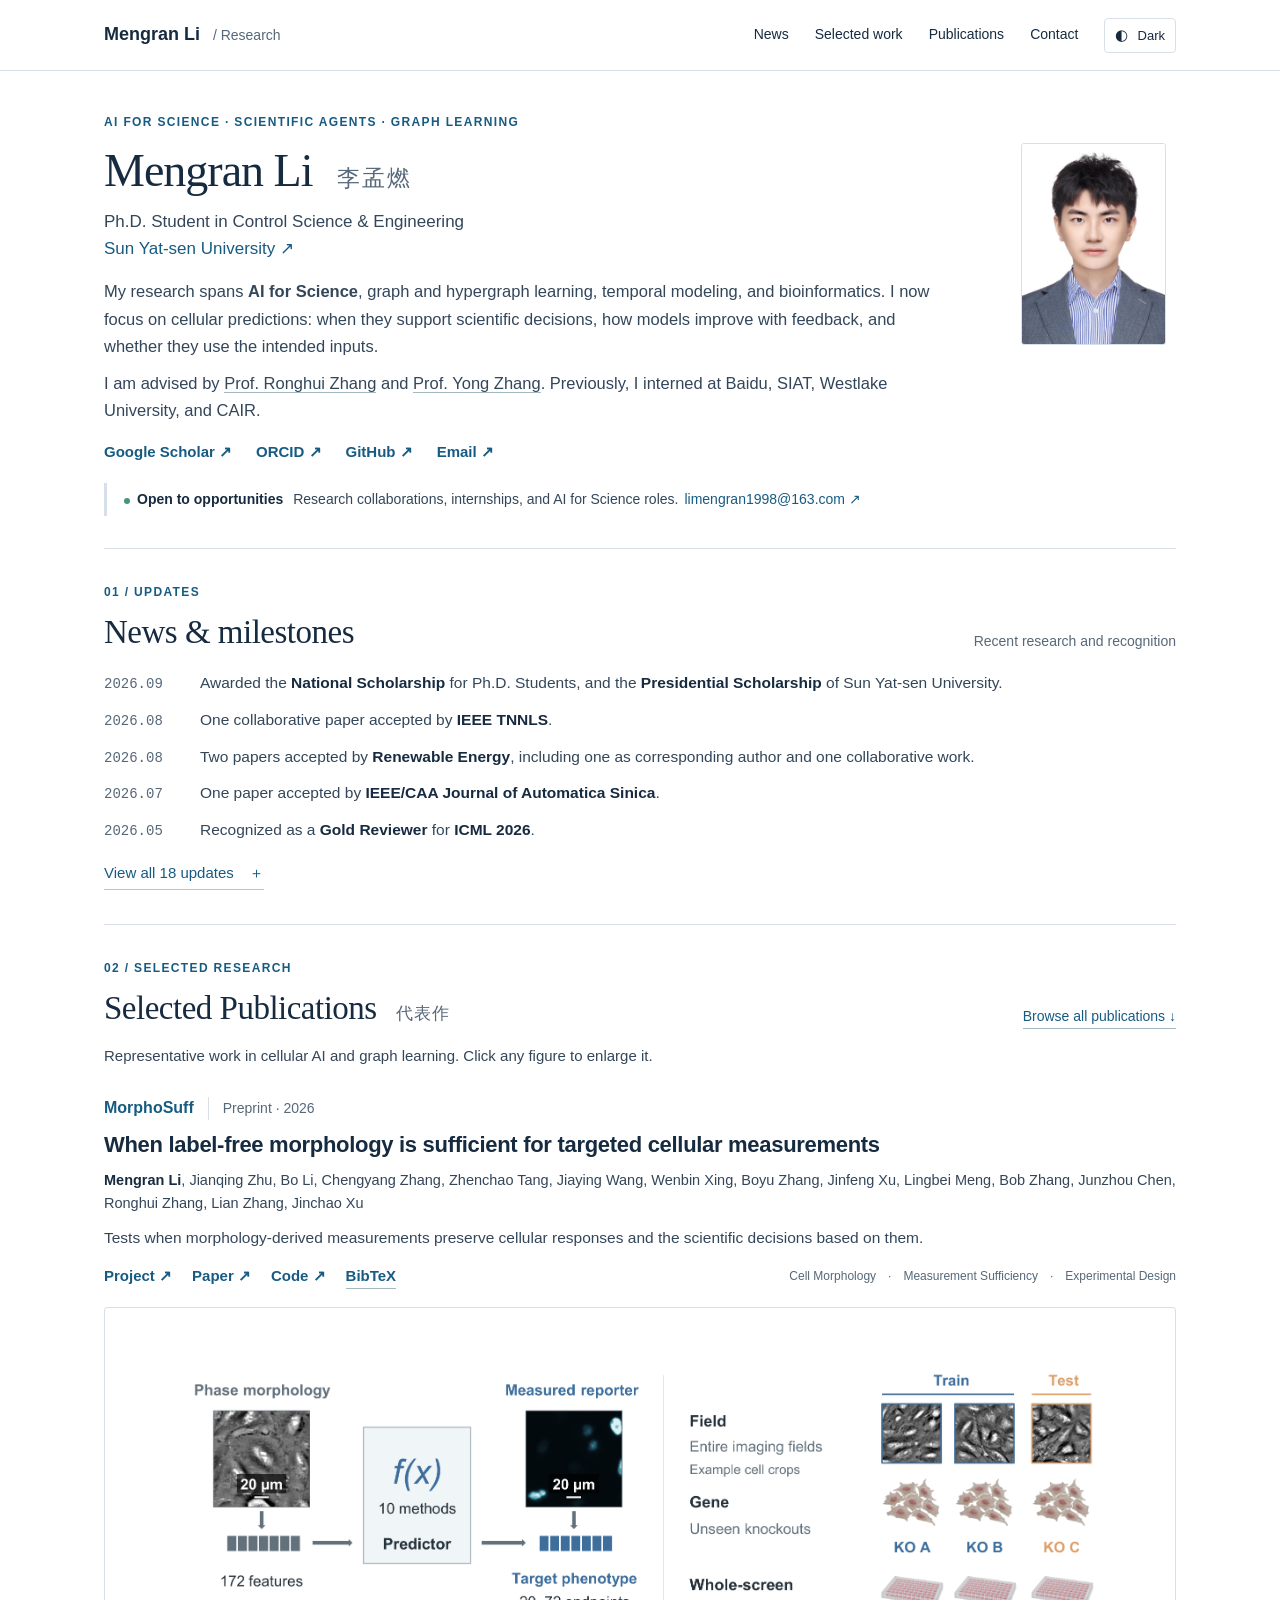
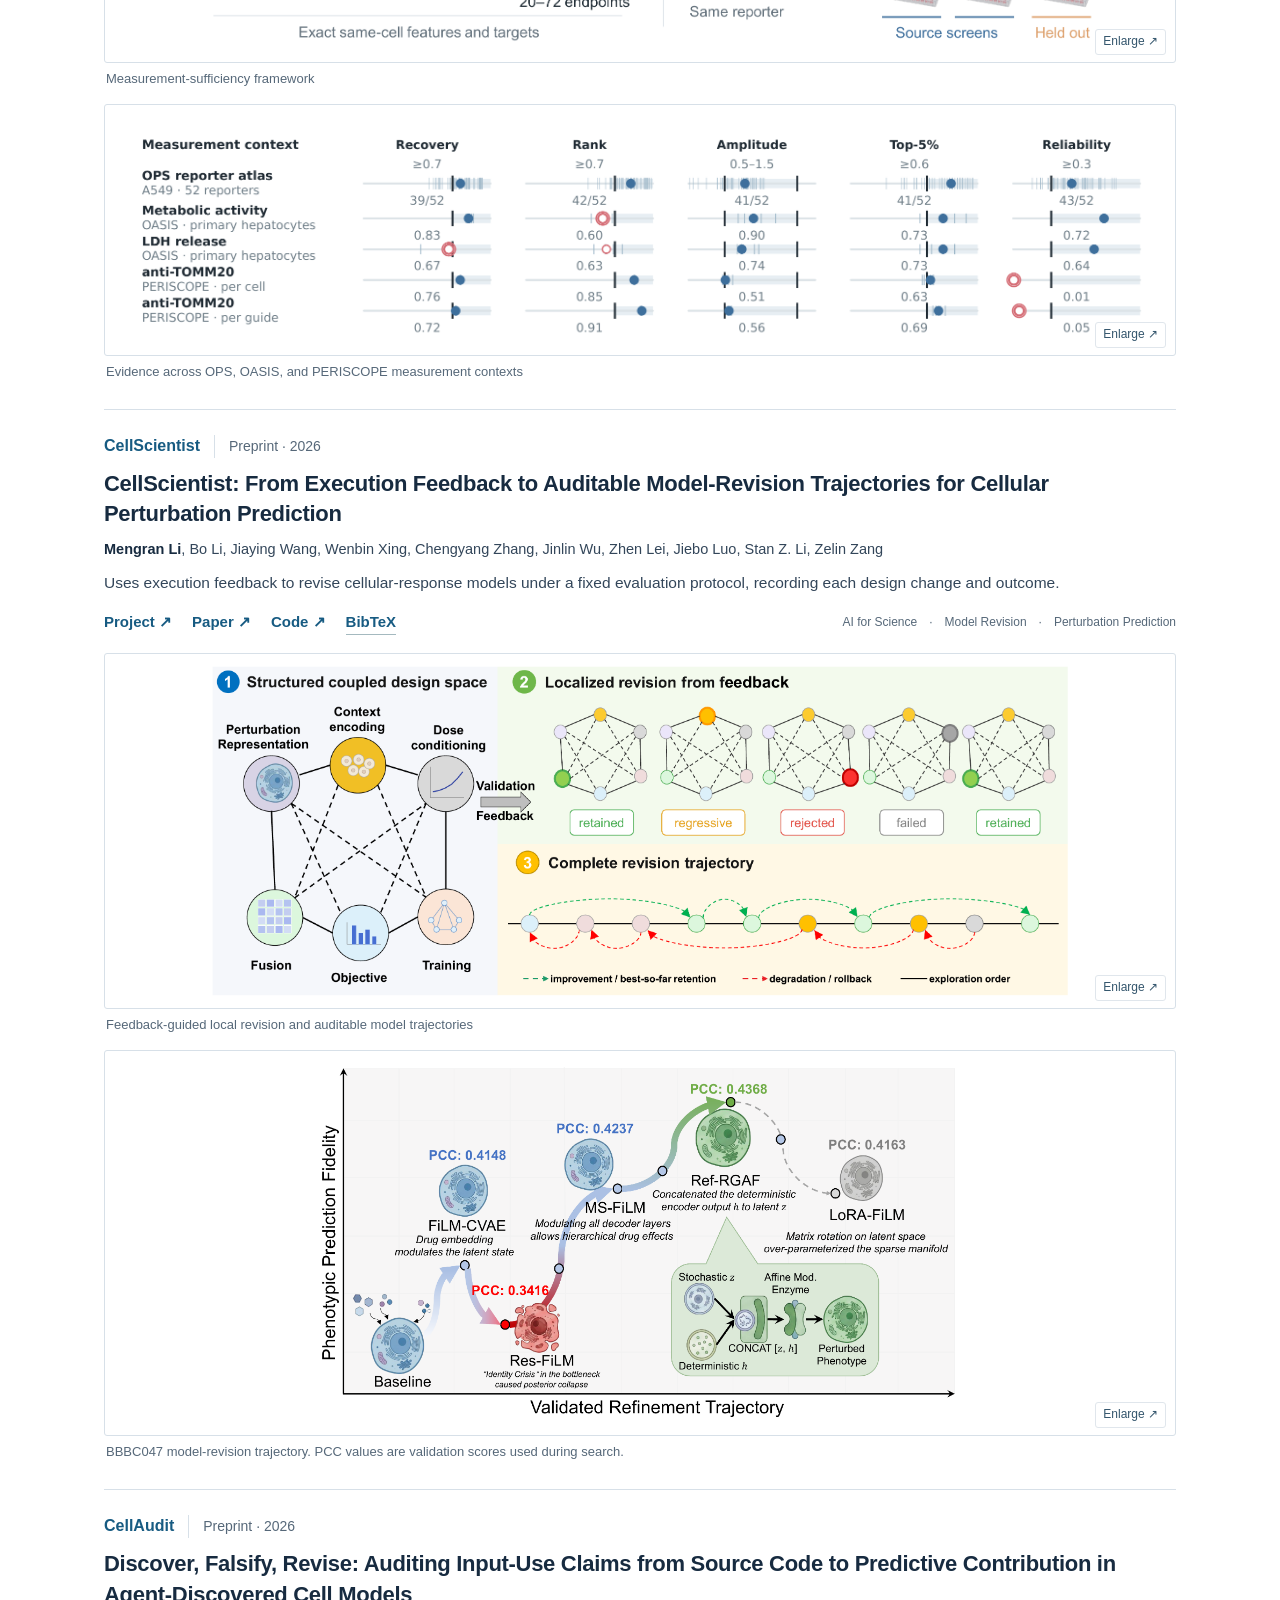
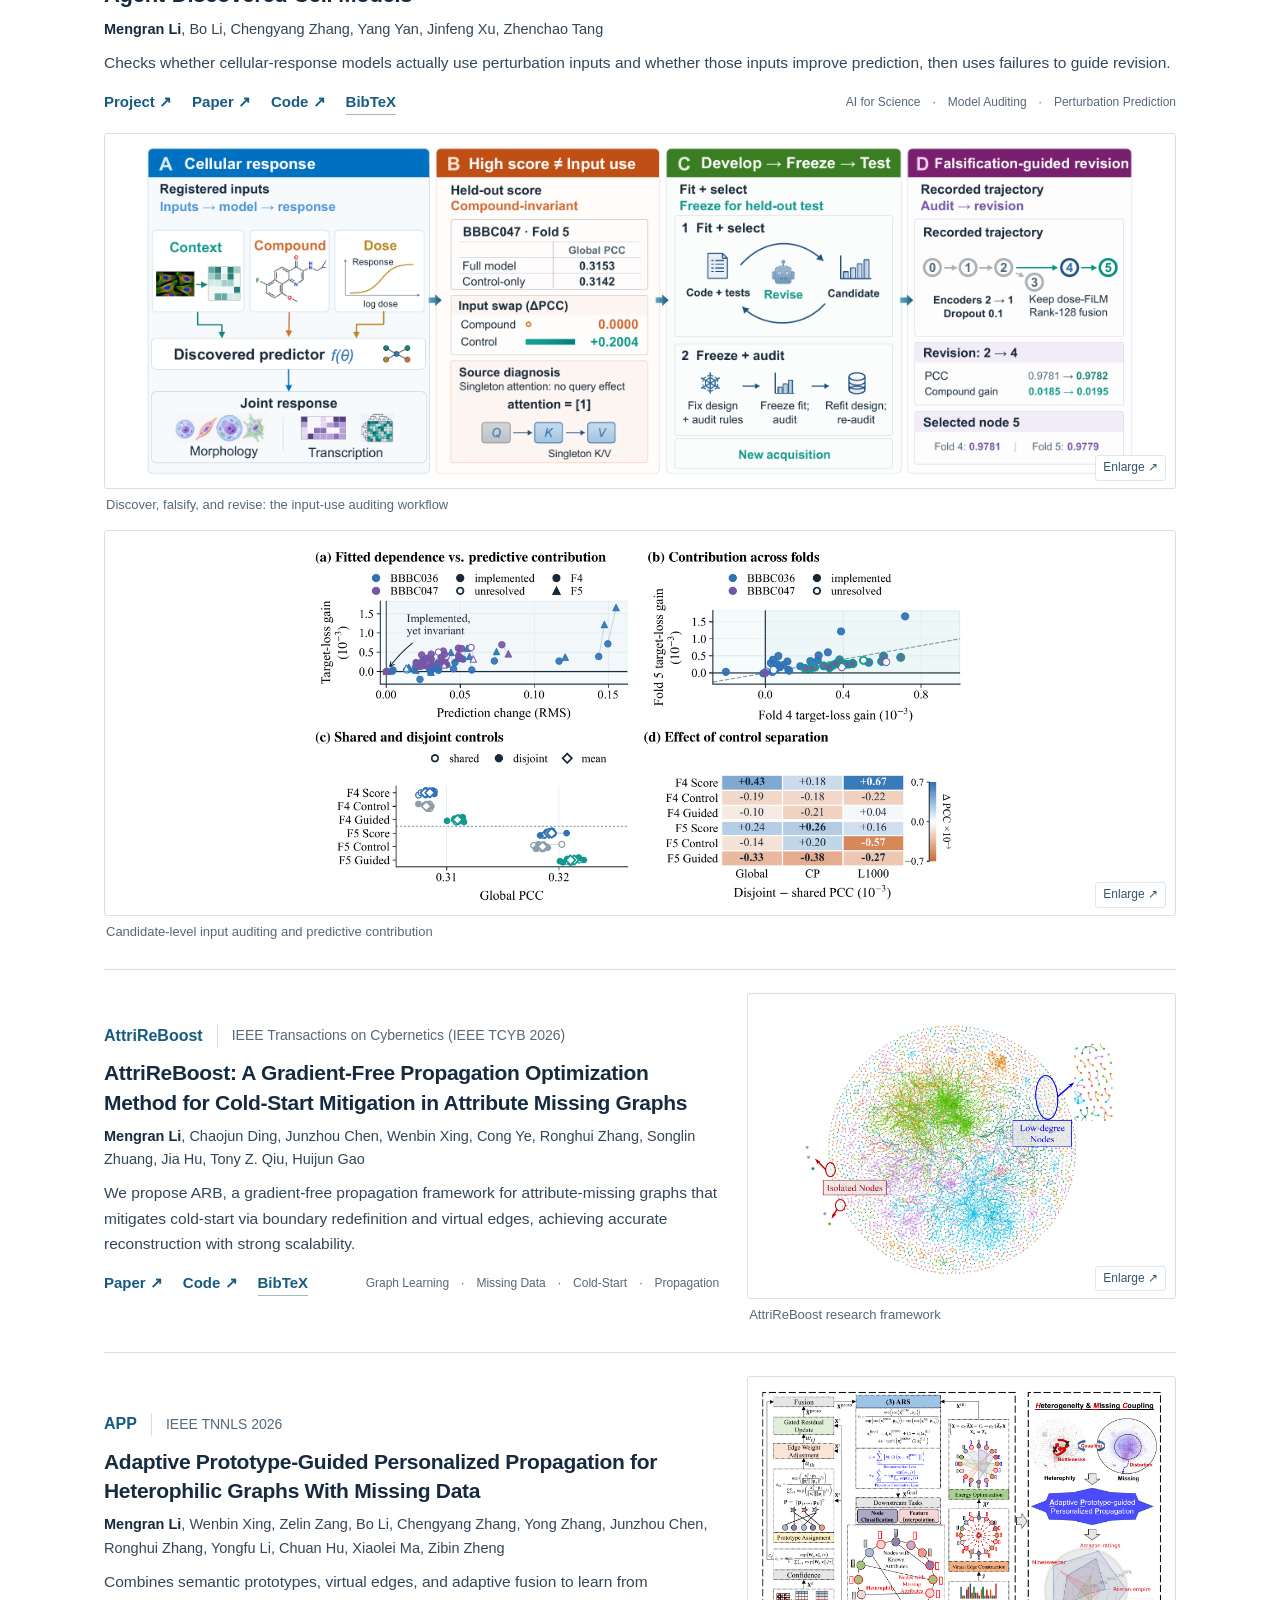
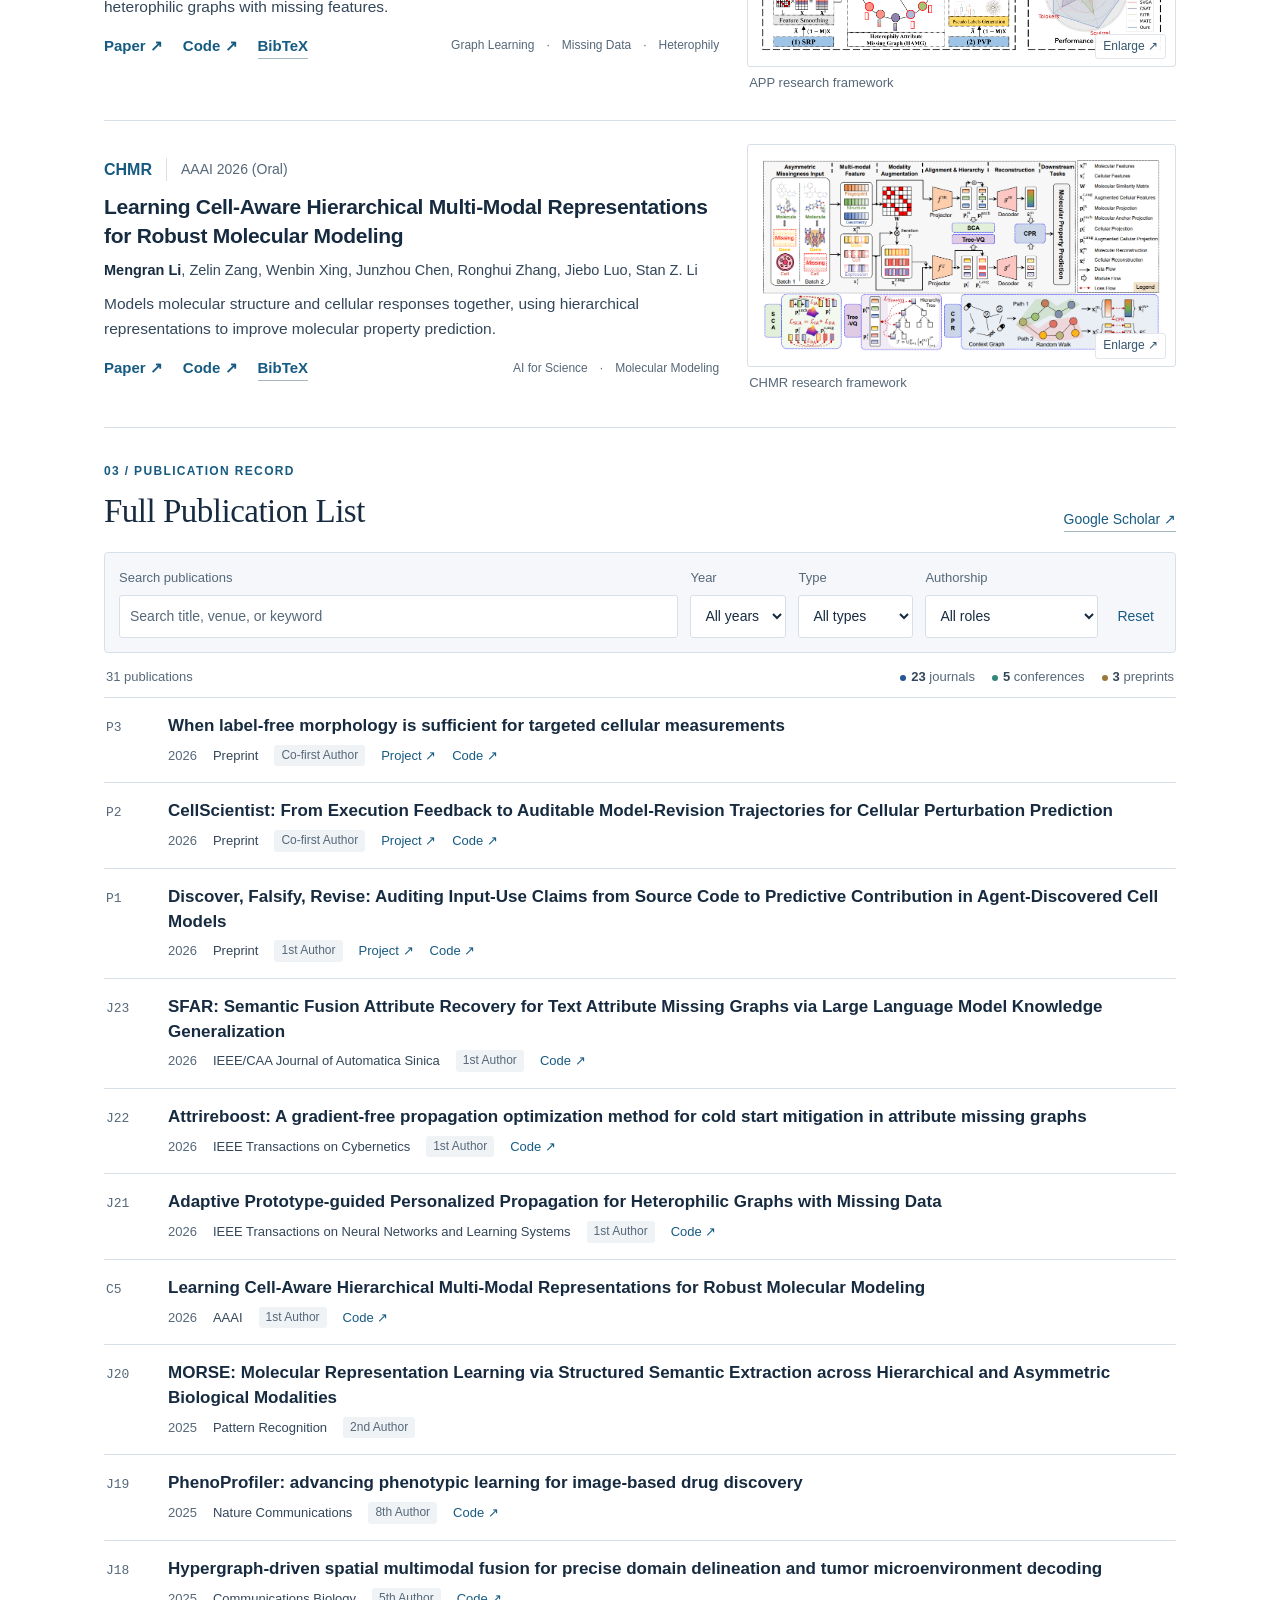
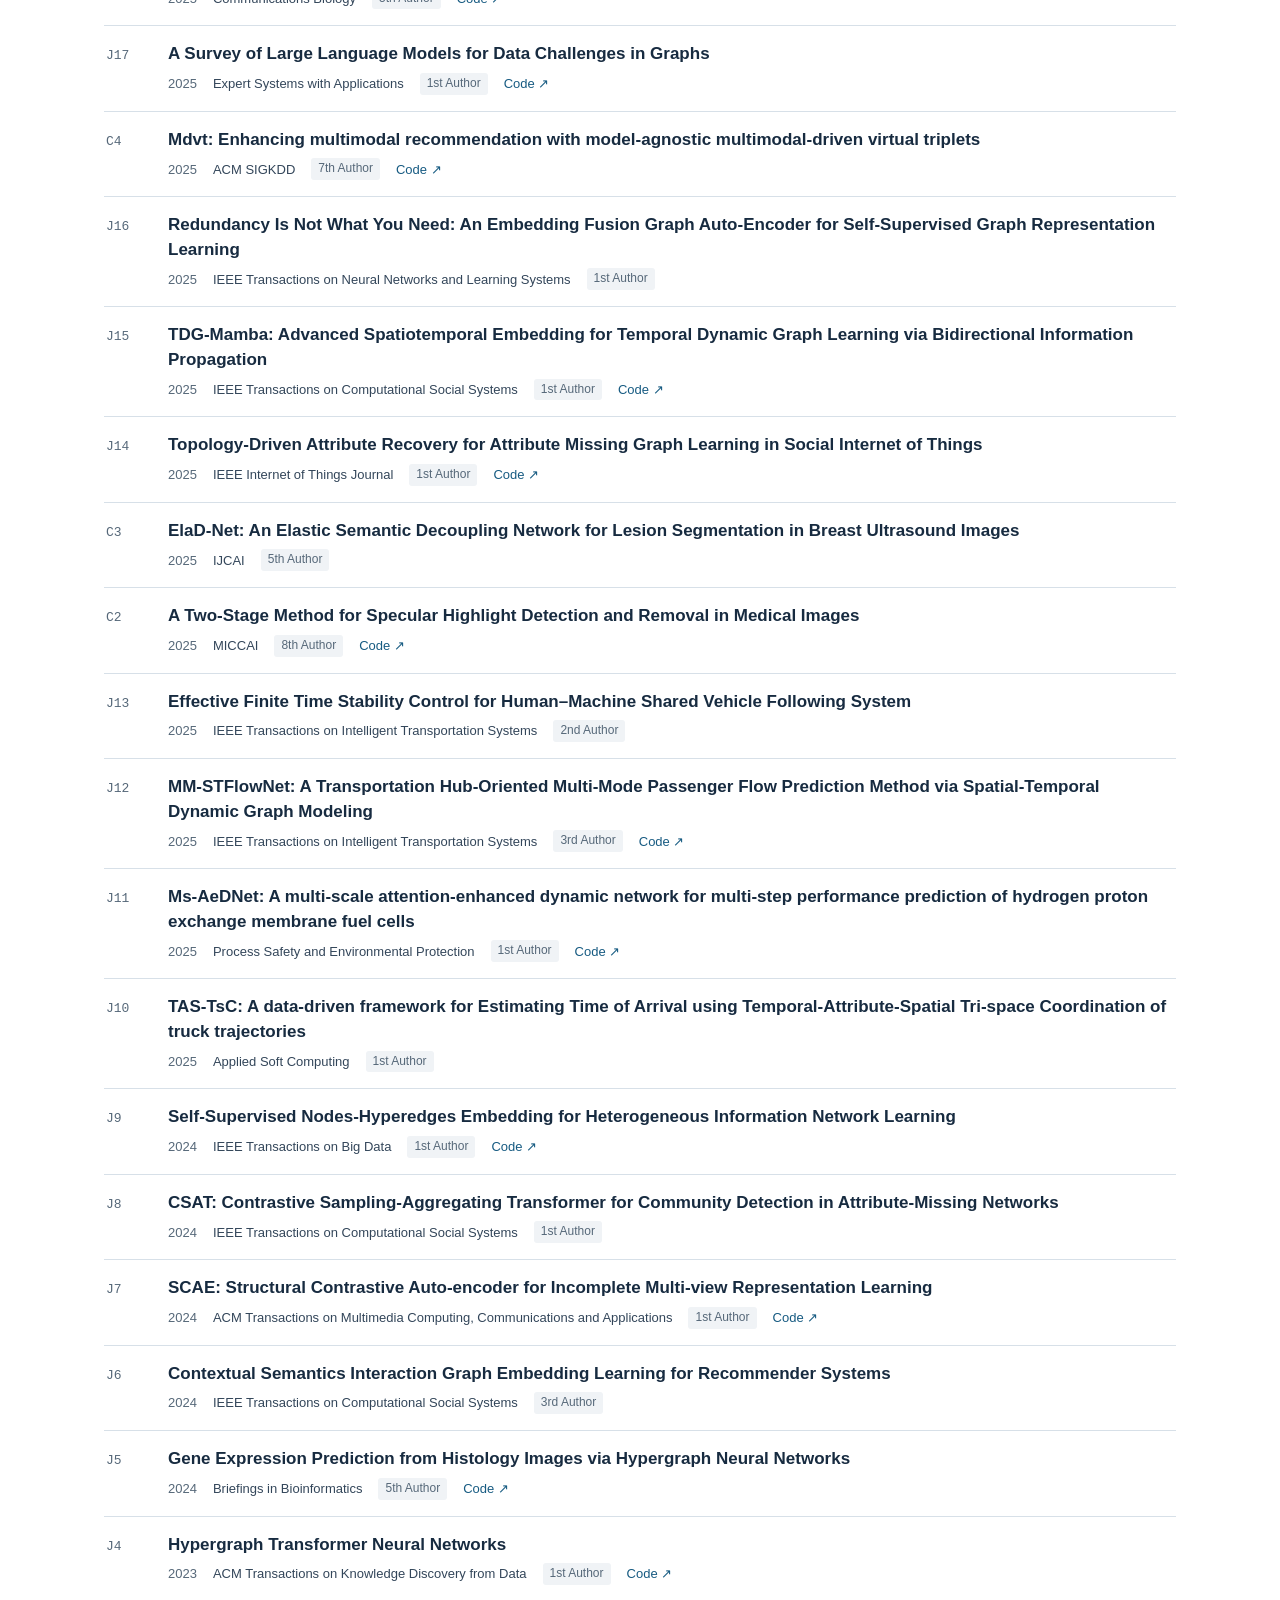
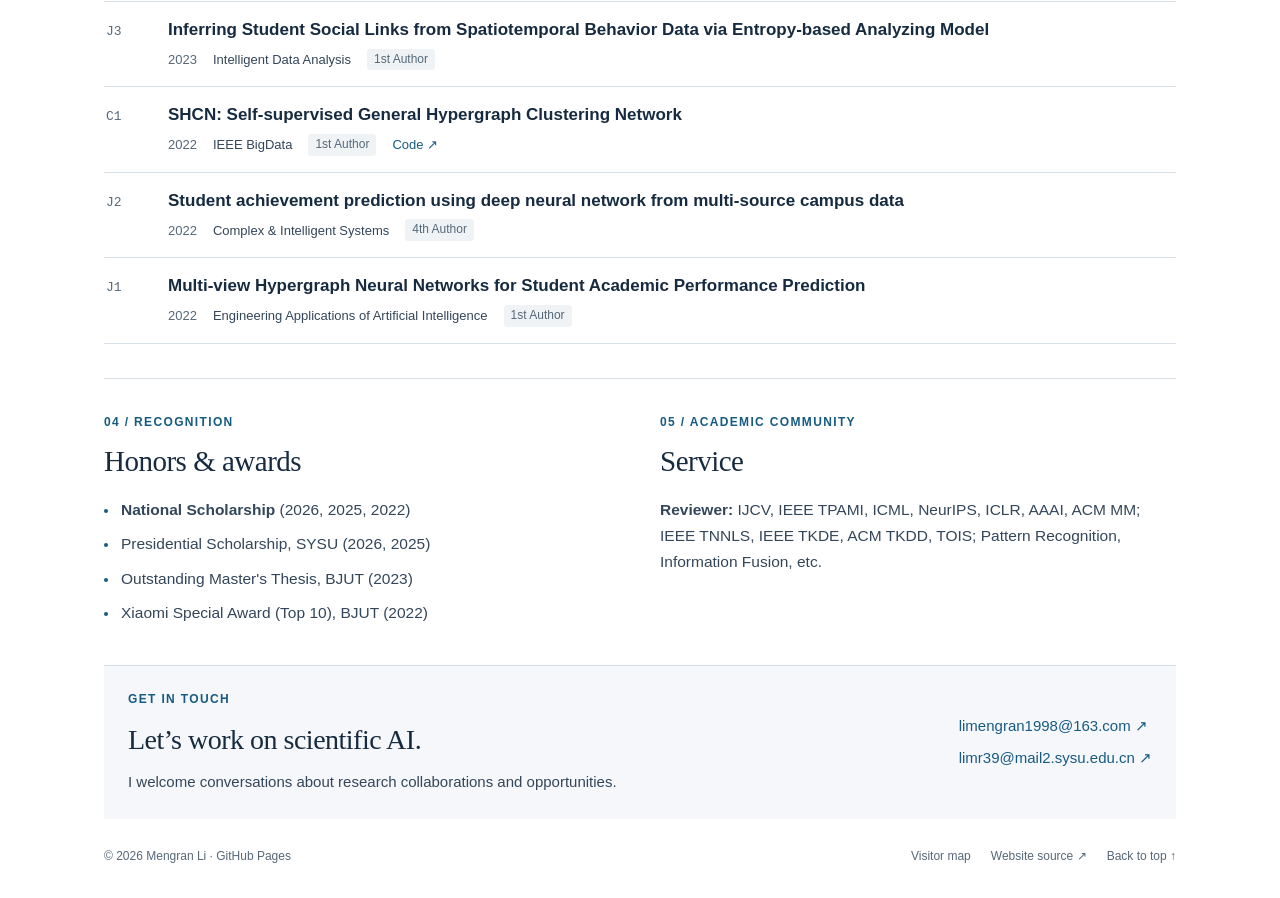
==== commit 563105c5: "Refine homepage hierarchy and recognition details" ====
--- a/index.html
+++ b/index.html
@@ -1,18 +1,13 @@
 <!doctype html>
 <html lang="en"><head><meta charset="utf-8"><meta name="viewport" content="width=device-width, initial-scale=1"><title>Mengran Li · AI for Science & Scientific Agents</title><meta name="description" content="Mengran Li, Ph.D. student at Sun Yat-sen University. Research in scientific agents, cellular modeling, measurement sufficiency, and graph learning."><meta name="theme-color" content="#f7f8fa"><link rel="canonical" href="https://limengran98.github.io/"><link rel="icon" href="data:image/svg+xml,%3Csvg xmlns='http://www.w3.org/2000/svg' viewBox='0 0 64 64'%3E%3Crect width='64' height='64' rx='14' fill='%23182f43'/%3E%3Ctext x='32' y='43' text-anchor='middle' font-family='Georgia' font-size='34' fill='%23ffffff'%3EML%3C/text%3E%3C/svg%3E"><script>try{if(localStorage.getItem('ml-dark')==='1'||(!localStorage.getItem('ml-dark')&&matchMedia('(prefers-color-scheme: dark)').matches))document.documentElement.classList.add('dark')}catch{}</script><link rel="stylesheet" href="styles.css"><script src="data.js" defer></script><script src="render.js" defer></script><script src="app.js" defer></script></head>
-<body id="top"><a class="skip" href="#main">Skip to main content</a><header class="site-header"><div class="shell navigation"><a class="wordmark" href="#top">Mengran Li<span> / Research</span></a><nav aria-label="Main navigation"><a href="#selected">Selected work</a><a href="#publications">Publications</a><a href="#news">News</a><a href="#contact">Contact</a></nav><button id="theme-toggle" class="theme-toggle" aria-label="Switch to dark theme" aria-pressed="false">◐ <span>Theme</span></button></div></header>
-<main id="main" class="shell"><section class="hero" id="about"><div class="hero-copy"><p class="eyebrow">AI FOR SCIENCE · SCIENTIFIC AGENTS · GRAPH LEARNING</p><h1>Mengran Li <span lang="zh">李孟燃</span></h1><p class="position">Ph.D. Student in Control Science & Engineering<br><a href="https://www.sysu.edu.cn/" target="_blank" rel="noopener">Sun Yat-sen University ↗</a></p><p class="biography">My research spans <strong>AI for Science</strong>, heterogeneous graph learning, hypergraphs, temporal modeling, and bioinformatics. My recent work studies measurement sufficiency, model revision through execution feedback, and input-use auditing in cellular-response models.</p><p class="biography">I am advised by <a href="https://ise.sysu.edu.cn/teacher/ZhangRonghui" target="_blank" rel="noopener">Prof. Ronghui Zhang</a> and <a href="https://sist.bjut.edu.cn/info/1403/2489.htm" target="_blank" rel="noopener">Prof. Yong Zhang</a>. Previously, I interned at Baidu, SIAT, Westlake University, and CAIR.</p><div class="profile-links"><a href="https://scholar.google.com/citations?user=MLff8bQAAAAJ&hl=en" target="_blank" rel="noopener">Google Scholar ↗</a><a href="https://orcid.org/0000-0001-7540-530X" target="_blank" rel="noopener">ORCID ↗</a><a href="https://github.com/limengran98" target="_blank" rel="noopener">GitHub ↗</a><a href="mailto:limr39@mail2.sysu.edu.cn">Email ↗</a></div></div><aside class="profile-panel"><img class="portrait" src="lmr.jpg" alt="Portrait of Mengran Li" width="1280" height="1792" fetchpriority="high"></aside><div class="availability"><span class="availability-dot"></span><strong>Open to opportunities</strong><p>Research collaborations, internships, and roles in AI for Science and scientific agents.</p><a href="mailto:limengran1998@163.com">limengran1998@163.com ↗</a></div></section>
-<section id="selected" class="section"><div class="section-head"><div><p class="eyebrow">01 / SELECTED RESEARCH</p><h2>Selected Publications <span lang="zh">代表作</span></h2></div><a class="subtle-link" href="#publications">Browse all publications ↓</a></div><p class="section-intro">Scientific agents, cellular measurements, and learning from incomplete data. Figures can be opened at full size.</p><div id="selected-list" class="selected-list"><article class="work-card featured-work" id="work-morphosuff"><div class="work-content"><div class="work-topline"><span class="work-name">MorphoSuff</span><span class="venue">Preprint · 2026</span></div><h3><a class="" href="https://limengran98.github.io/MorphoSuff/" target="_blank" rel="noopener noreferrer">When label-free morphology is sufficient for targeted cellular measurements</a></h3><p class="authors"><strong>Mengran Li</strong>, Jianqing Zhu, Bo Li, Chengyang Zhang, Zhenchao Tang, Jiaying Wang, Wenbin Xing, Boyu Zhang, Jinfeng Xu, Lingbei Meng, Bob Zhang, Junzhou Chen, Ronghui Zhang, Lian Zhang, Jinchao Xu</p><p class="work-description">A measurement-sufficiency framework that tests when inferred cellular readouts preserve perturbation responses, experimental priorities, and biological conclusions.</p><div class="work-bottom"><div class="work-links"><a class="project-link" href="https://limengran98.github.io/MorphoSuff/" target="_blank" rel="noopener noreferrer">Project ↗</a><a class="" href="https://limengran98.github.io/MorphoSuff/assets/manuscript.pdf" target="_blank" rel="noopener noreferrer">Paper ↗</a><a class="" href="https://github.com/limengran98/MorphoSuff" target="_blank" rel="noopener noreferrer">Code ↗</a><button class="cite-button" data-cite="0" aria-label="Cite MorphoSuff">BibTeX</button></div><div class="tags"><span>Cell Morphology</span><span>Measurement Sufficiency</span><span>Experimental Design</span></div></div></div><div class="work-gallery"><figure class="research-figure "><a class="figure-link" href="images/morphosuff.webp" data-figure="images/morphosuff.webp" data-caption="Measurement-sufficiency framework" aria-label="Enlarge Measurement-sufficiency framework"><img src="images/morphosuff.webp" alt="Measurement-sufficiency framework" loading="lazy" width="2163" height="750"><span class="figure-expand" aria-hidden="true">Enlarge ↗</span></a><figcaption>Measurement-sufficiency framework</figcaption></figure><figure class="research-figure supporting-figure"><a class="figure-link" href="images/morphosuff-evidence.webp" data-figure="images/morphosuff-evidence.webp" data-caption="Evidence across OPS, OASIS, and PERISCOPE measurement contexts" aria-label="Enlarge Evidence across OPS, OASIS, and PERISCOPE measurement contexts"><img src="images/morphosuff-evidence.webp" alt="Evidence across OPS, OASIS, and PERISCOPE measurement contexts" loading="lazy" width="2162" height="467"><span class="figure-expand" aria-hidden="true">Enlarge ↗</span></a><figcaption>Evidence across OPS, OASIS, and PERISCOPE measurement contexts</figcaption></figure></div></article>
-<article class="work-card featured-work" id="work-cellscientist"><div class="work-content"><div class="work-topline"><span class="work-name">CellScientist</span><span class="venue">Preprint · 2026</span></div><h3><a class="" href="https://limengran98.github.io/CellScientist/" target="_blank" rel="noopener noreferrer">CellScientist: From Execution Feedback to Auditable Model-Revision Trajectories for Cellular Perturbation Prediction</a></h3><p class="authors"><strong>Mengran Li</strong>, Bo Li, Jiaying Wang, Wenbin Xing, Chengyang Zhang, Jinlin Wu, Zhen Lei, Jiebo Luo, Stan Z. Li, Zelin Zang</p><p class="work-description">CellScientist converts execution and validation feedback into local model revisions under a fixed task contract, preserving successful updates, regressions, rejected candidates, and failures as auditable trajectories for cellular perturbation prediction across morphological, transcriptomic, and single-cell response spaces.</p><div class="work-bottom"><div class="work-links"><a class="project-link" href="https://limengran98.github.io/CellScientist/" target="_blank" rel="noopener noreferrer">Project ↗</a><a class="" href="https://limengran98.github.io/CellScientist/assets/CellScientist.pdf" target="_blank" rel="noopener noreferrer">Paper ↗</a><a class="" href="https://github.com/limengran98/CellScientist" target="_blank" rel="noopener noreferrer">Code ↗</a><button class="cite-button" data-cite="1" aria-label="Cite CellScientist">BibTeX</button></div><div class="tags"><span>AI for Science</span><span>Model Revision</span><span>Perturbation Prediction</span></div></div></div><div class="work-gallery"><figure class="research-figure "><a class="figure-link" href="images/cellscientist.webp" data-figure="images/cellscientist.webp" data-caption="Feedback-guided local revision and auditable model trajectories" aria-label="Enlarge Feedback-guided local revision and auditable model trajectories"><img src="images/cellscientist.webp" alt="Feedback-guided local revision and auditable model trajectories" loading="lazy" width="2667" height="1024"><span class="figure-expand" aria-hidden="true">Enlarge ↗</span></a><figcaption>Feedback-guided local revision and auditable model trajectories</figcaption></figure><figure class="research-figure supporting-figure"><a class="figure-link" href="images/cellscientist-trajectory.webp" data-figure="images/cellscientist-trajectory.webp" data-caption="BBBC047 model-revision trajectory. PCC values are validation scores used during search." aria-label="Enlarge BBBC047 model-revision trajectory. PCC values are validation scores used during search."><img src="images/cellscientist-trajectory.webp" alt="BBBC047 model-revision trajectory. PCC values are validation scores used during search." loading="lazy" width="2441" height="1339"><span class="figure-expand" aria-hidden="true">Enlarge ↗</span></a><figcaption>BBBC047 model-revision trajectory. PCC values are validation scores used during search.</figcaption></figure></div></article>
-<article class="work-card featured-work" id="work-cellaudit"><div class="work-content"><div class="work-topline"><span class="work-name">CellAudit</span><span class="venue">Preprint · 2026</span></div><h3><a class="" href="https://limengran98.github.io/CellAudit/" target="_blank" rel="noopener noreferrer">Discover, Falsify, Revise: Auditing Input-Use Claims from Source Code to Predictive Contribution in Agent-Discovered Cell Models</a></h3><p class="authors"><strong>Mengran Li</strong>, Bo Li, Chengyang Zhang, Yang Yan, Jinfeng Xu, Zhenchao Tang</p><p class="work-description">CellAudit traces input-use claims from source code to fitted-model dependence and target-relevant predictive contribution, revealing when strong cellular-response prediction masks unused perturbation inputs and using falsification evidence to guide model revision and test claim generalization across independently acquired cohorts.</p><div class="work-bottom"><div class="work-links"><a class="project-link" href="https://limengran98.github.io/CellAudit/" target="_blank" rel="noopener noreferrer">Project ↗</a><a class="" href="https://limengran98.github.io/CellAudit/assets/CellAudit.pdf" target="_blank" rel="noopener noreferrer">Paper ↗</a><a class="" href="https://github.com/limengran98/CellAudit" target="_blank" rel="noopener noreferrer">Code ↗</a><button class="cite-button" data-cite="2" aria-label="Cite CellAudit">BibTeX</button></div><div class="tags"><span>AI for Science</span><span>Model Auditing</span><span>Perturbation Prediction</span></div></div></div><div class="work-gallery"><figure class="research-figure "><a class="figure-link" href="images/cellaudit.webp" data-figure="images/cellaudit.webp" data-caption="Discover, falsify, and revise: the input-use auditing workflow" aria-label="Enlarge Discover, falsify, and revise: the input-use auditing workflow"><img src="images/cellaudit.webp" alt="Discover, falsify, and revise: the input-use auditing workflow" loading="lazy" width="2400" height="802"><span class="figure-expand" aria-hidden="true">Enlarge ↗</span></a><figcaption>Discover, falsify, and revise: the input-use auditing workflow</figcaption></figure><figure class="research-figure supporting-figure"><a class="figure-link" href="images/cellaudit-input-audit.webp" data-figure="images/cellaudit-input-audit.webp" data-caption="Candidate-level input auditing and predictive contribution" aria-label="Enlarge Candidate-level input auditing and predictive contribution"><img src="images/cellaudit-input-audit.webp" alt="Candidate-level input auditing and predictive contribution" loading="lazy" width="2400" height="1302"><span class="figure-expand" aria-hidden="true">Enlarge ↗</span></a><figcaption>Candidate-level input auditing and predictive contribution</figcaption></figure></div></article>
-<article class="work-card classic-work" id="work-arb"><div class="work-content"><div class="work-topline"><span class="work-name">AttriReBoost</span><span class="venue">IEEE Transactions on Cybernetics (IEEE TCYB 2026)</span></div><h3><a class="" href="https://doi.org/10.1109/TCYB.2026.3681613" target="_blank" rel="noopener noreferrer">AttriReBoost: A Gradient-Free Propagation Optimization Method for Cold-Start Mitigation in Attribute Missing Graphs</a></h3><p class="authors"><strong>Mengran Li</strong>, Chaojun Ding, Junzhou Chen, Wenbin Xing, Cong Ye, Ronghui Zhang, Songlin Zhuang, Jia Hu, Tony Z. Qiu, Huijun Gao</p><p class="work-description">We propose ARB, a gradient-free propagation framework for attribute-missing graphs that mitigates cold-start via boundary redefinition and virtual edges, achieving accurate reconstruction with strong scalability.</p><div class="work-bottom"><div class="work-links"><a class="" href="https://doi.org/10.1109/TCYB.2026.3681613" target="_blank" rel="noopener noreferrer">Paper ↗</a><a class="" href="https://github.com/limengran98/ARB" target="_blank" rel="noopener noreferrer">Code ↗</a><button class="cite-button" data-cite="3" aria-label="Cite AttriReBoost">BibTeX</button></div><div class="tags"><span>Graph Learning</span><span>Missing Data</span><span>Cold-Start</span><span>Propagation</span></div></div></div><div class="work-gallery"><figure class="research-figure "><a class="figure-link" href="./images/arb.png" data-figure="./images/arb.png" data-caption="AttriReBoost research framework" aria-label="Enlarge AttriReBoost research framework"><img src="./images/arb.png" alt="AttriReBoost research framework" loading="lazy"><span class="figure-expand" aria-hidden="true">Enlarge ↗</span></a><figcaption>AttriReBoost research framework</figcaption></figure></div></article>
-<article class="work-card classic-work" id="work-app"><div class="work-content"><div class="work-topline"><span class="work-name">APP</span><span class="venue">IEEE TNNLS 2026</span></div><h3><a class="" href="https://doi.org/10.1109/TNNLS.2026.3676197" target="_blank" rel="noopener noreferrer">Adaptive Prototype-Guided Personalized Propagation for Heterophilic Graphs With Missing Data</a></h3><p class="authors"><strong>Mengran Li</strong>, Wenbin Xing, Zelin Zang, Bo Li, Chengyang Zhang, Yong Zhang, Junzhou Chen, Ronghui Zhang, Yongfu Li, Chuan Hu, Xiaolei Ma, Zibin Zheng</p><p class="work-description">We propose APP, a unified framework for learning on heterophilic graphs with missing features. By introducing global semantic prototypes, virtual edge propagation, and adaptive fusion, APP jointly addresses propagation distortion and feature imputation, achieving robust performance under the challenging heterophily-missing coupling (HMC) setting.</p><div class="work-bottom"><div class="work-links"><a class="" href="https://doi.org/10.1109/TNNLS.2026.3676197" target="_blank" rel="noopener noreferrer">Paper ↗</a><a class="" href="https://github.com/limengran98/APP" target="_blank" rel="noopener noreferrer">Code ↗</a><button class="cite-button" data-cite="4" aria-label="Cite APP">BibTeX</button></div><div class="tags"><span>Graph Learning</span><span>Missing Data</span><span>Heterophily</span></div></div></div><div class="work-gallery"><figure class="research-figure "><a class="figure-link" href="./images/app.png" data-figure="./images/app.png" data-caption="APP research framework" aria-label="Enlarge APP research framework"><img src="./images/app.png" alt="APP research framework" loading="lazy"><span class="figure-expand" aria-hidden="true">Enlarge ↗</span></a><figcaption>APP research framework</figcaption></figure></div></article>
-<article class="work-card classic-work" id="work-chmr"><div class="work-content"><div class="work-topline"><span class="work-name">CHMR</span><span class="venue">AAAI 2026 (Oral)</span></div><h3><a class="" href="https://arxiv.org/abs/2511.21120" target="_blank" rel="noopener noreferrer">Learning Cell-Aware Hierarchical Multi-Modal Representations for Robust Molecular Modeling</a></h3><p class="authors"><strong>Mengran Li</strong>, Zelin Zang, Wenbin Xing, Junzhou Chen, Ronghui Zhang, Jiebo Luo, Stan Z. Li</p><p class="work-description">We propose CHMR, a framework that jointly models local-global dependencies between molecules and cellular responses. By using a tree-structured vector quantization, we capture latent biological hierarchies, significantly improving molecular property prediction.</p><div class="work-bottom"><div class="work-links"><a class="" href="https://arxiv.org/abs/2511.21120" target="_blank" rel="noopener noreferrer">Paper ↗</a><a class="" href="https://github.com/limengran98/CHMR" target="_blank" rel="noopener noreferrer">Code ↗</a><button class="cite-button" data-cite="5" aria-label="Cite CHMR">BibTeX</button></div><div class="tags"><span>AI for Science</span><span>Molecular Modeling</span></div></div></div><div class="work-gallery"><figure class="research-figure "><a class="figure-link" href="./images/CHMR.png" data-figure="./images/CHMR.png" data-caption="CHMR research framework" aria-label="Enlarge CHMR research framework"><img src="./images/CHMR.png" alt="CHMR research framework" loading="lazy"><span class="figure-expand" aria-hidden="true">Enlarge ↗</span></a><figcaption>CHMR research framework</figcaption></figure></div></article></div></section>
-<section id="news" class="section news-section"><div class="section-head"><div><p class="eyebrow">02 / UPDATES</p><h2>News & milestones</h2></div><span class="muted">Research, recognition, and collaborations</span></div><ul class="news-list"><li><time>2026.08</time><div>One collaborative paper accepted by <strong>IEEE TNNLS</strong>.</div></li>
+<body id="top"><a class="skip" href="#main">Skip to main content</a><header class="site-header"><div class="shell navigation"><a class="wordmark" href="#top">Mengran Li<span> / Research</span></a><nav aria-label="Main navigation"><a href="#news">News</a><a href="#selected">Selected work</a><a href="#publications">Publications</a><a href="#contact">Contact</a></nav><button id="theme-toggle" class="theme-toggle" aria-label="Switch to dark theme" aria-pressed="false">◐ <span>Theme</span></button></div></header>
+<main id="main" class="shell"><section class="hero" id="about"><div class="hero-copy"><p class="eyebrow">AI FOR SCIENCE · SCIENTIFIC AGENTS · GRAPH LEARNING</p><h1>Mengran Li <span lang="zh">李孟燃</span></h1><p class="position">Ph.D. Student in Control Science & Engineering<br><a href="https://www.sysu.edu.cn/" target="_blank" rel="noopener">Sun Yat-sen University ↗</a></p><p class="biography">My research spans <strong>AI for Science</strong>, graph and hypergraph learning, temporal modeling, and bioinformatics. I now focus on cellular predictions: when they support scientific decisions, how models improve with feedback, and whether they use the intended inputs.</p><p class="biography">I am advised by <a href="https://ise.sysu.edu.cn/teacher/ZhangRonghui" target="_blank" rel="noopener">Prof. Ronghui Zhang</a> and <a href="https://sist.bjut.edu.cn/info/1403/2489.htm" target="_blank" rel="noopener">Prof. Yong Zhang</a>. Previously, I interned at Baidu, SIAT, Westlake University, and CAIR.</p><div class="profile-links"><a href="https://scholar.google.com/citations?user=MLff8bQAAAAJ&hl=en" target="_blank" rel="noopener">Google Scholar ↗</a><a href="https://orcid.org/0000-0001-7540-530X" target="_blank" rel="noopener">ORCID ↗</a><a href="https://github.com/limengran98" target="_blank" rel="noopener">GitHub ↗</a><a href="mailto:limr39@mail2.sysu.edu.cn">Email ↗</a></div></div><aside class="profile-panel"><img class="portrait" src="lmr.jpg" alt="Portrait of Mengran Li" width="1280" height="1792" fetchpriority="high"></aside><div class="availability"><span class="availability-dot"></span><strong>Open to opportunities</strong><p>Research collaborations, internships, and AI for Science roles.</p><a href="mailto:limengran1998@163.com">limengran1998@163.com ↗</a></div></section>
+<section id="news" class="section news-section"><div class="section-head"><div><p class="eyebrow">01 / UPDATES</p><h2>News & milestones</h2></div><span class="muted">Recent research and recognition</span></div><ul class="news-list"><li><time>2026.09</time><div>Awarded the <strong>National Scholarship</strong> for Ph.D. Students, and the <strong>Presidential Scholarship</strong> of Sun Yat-sen University.</div></li>
+<li><time>2026.08</time><div>One collaborative paper accepted by <strong>IEEE TNNLS</strong>.</div></li>
 <li><time>2026.08</time><div>Two papers accepted by <strong>Renewable Energy</strong>, including one as corresponding author and one collaborative work.</div></li>
 <li><time>2026.07</time><div>One paper accepted by <strong>IEEE/CAA Journal of Automatica Sinica</strong>.</div></li>
-<li><time>2026.05</time><div>Recognized as a <strong>Gold Reviewer</strong> for <strong>ICML 2026</strong>.</div></li>
-<li><time>2026.05</time><div>One collaborative paper accepted by <strong>ICML 2026</strong>.</div></li></ul><details class="news-archive"><summary>View all 17 updates <span>＋</span></summary><ul class="news-list"><li><time>2026.03</time><div>One paper accepted by <strong>IEEE TCYB</strong>.</div></li>
+<li><time>2026.05</time><div>Recognized as a <strong>Gold Reviewer</strong> for <strong>ICML 2026</strong>.</div></li></ul><details class="news-archive"><summary>View all 18 updates <span>＋</span></summary><ul class="news-list"><li><time>2026.05</time><div>One collaborative paper accepted by <strong>ICML 2026</strong>.</div></li>
+<li><time>2026.03</time><div>One paper accepted by <strong>IEEE TCYB</strong>.</div></li>
 <li><time>2026.03</time><div>One paper accepted by <strong>IEEE TNNLS</strong>.</div></li>
 <li><time>2026.01</time><div>Presented our work as an <strong>Oral Presentation</strong> at <strong>AAAI 2026</strong> in Singapore: <a href='https://underline.io/lecture/139636-learning-cell-aware-hierarchical-multi-modal-representations-for-robust-molecular-modeling' target='_blank' class='text-primary hover:underline font-medium'>Learning Cell-Aware Hierarchical Multi-Modal Representations for Robust Molecular Modeling</a>.</div></li>
 <li><time>2025.12</time><div>One paper accepted by <strong>Pattern Recognition (PR)</strong>.</div></li>
@@ -24,9 +19,15 @@
 <li><time>2025.09</time><div>Two papers (<em>Redundancy Is Not What You Need...</em> and <em>SCAE...</em>) selected as <strong>ESI Highly Cited Papers</strong>.</div></li>
 <li><time>2025.09</time><div>One survey paper on Graph LLMs accepted by <strong>Expert Systems with Applications (ESWA)</strong>.</div></li>
 <li><time>2025.03</time><div>Awarded the SYSU Hong Kong/Macau Exchange Funding. Joint training at <strong>Westlake University</strong> and <strong>CAIR, HK</strong> (Supervisor: <a href='https://en.westlake.edu.cn/faculty/stan-zq-li.html' target='_blank' class='text-primary hover:underline'>Prof. Stan Z. Li</a>, <a href='https://people.ucas.ac.cn/~zlei?language=en' target='_blank' class='text-primary hover:underline'>Prof. Zhen Lei</a> and <a href='https://www.cs.rochester.edu/u/jluo/' target='_blank' class='text-primary hover:underline'>Prof. Jiebo Luo</a>).</div></li></ul></details></section>
-<section id="publications" class="section"><div class="section-head"><div><p class="eyebrow">03 / PUBLICATION RECORD</p><h2>Full Publication List</h2></div><a class="subtle-link" href="https://scholar.google.com/citations?user=MLff8bQAAAAJ&hl=en" target="_blank" rel="noopener">Google Scholar ↗</a></div><div class="publication-toolbar"><label class="search-label"><span>Search publications</span><input id="publication-search" type="search" placeholder="Search title, venue, or keyword" autocomplete="off"></label><label><span>Year</span><select id="year-filter"><option value="all">All years</option><option value="2026">2026</option><option value="2025">2025</option><option value="2024">2024</option><option value="2023">2023</option><option value="2022">2022</option></select></label><label><span>Type</span><select id="type-filter"><option value="all">All types</option><option value="journal">Journal</option><option value="conference">Conference</option><option value="preprint">Preprint</option></select></label><label><span>Authorship</span><select id="author-filter"><option value="all">All roles</option><option value="fc">First / Corresponding</option></select></label><button id="reset-filters" class="reset-button">Reset</button></div><div class="publication-summary" aria-live="polite"><span id="result-count">31 publications</span><div><span><i class="dot journal"></i><b id="journal-count">23</b> journals</span><span><i class="dot conference"></i><b id="conference-count">5</b> conferences</span><span><i class="dot preprint"></i><b id="preprint-count">3</b> preprints</span></div></div><div id="full-list"><article class="publication" data-type="preprint"><span class="publication-code">P3</span><div><h4><a class="" href="https://limengran98.github.io/MorphoSuff/assets/manuscript.pdf" target="_blank" rel="noopener noreferrer">When label-free morphology is sufficient for targeted cellular measurements</a></h4><div class="publication-meta"><span>2026</span><span class="publication-venue">Preprint</span><span class="author-role">Co-first Author</span><a class="" href="https://limengran98.github.io/MorphoSuff/" target="_blank" rel="noopener noreferrer">Project ↗</a><a class="" href="https://github.com/limengran98/MorphoSuff" target="_blank" rel="noopener noreferrer">Code ↗</a></div></div></article>
-<article class="publication" data-type="preprint"><span class="publication-code">P2</span><div><h4><a class="" href="https://limengran98.github.io/CellScientist/assets/CellScientist.pdf" target="_blank" rel="noopener noreferrer">CellScientist: From Execution Feedback to Auditable Model-Revision Trajectories for Cellular Perturbation Prediction</a></h4><div class="publication-meta"><span>2026</span><span class="publication-venue">Preprint</span><span class="author-role">Co-first Author</span><a class="" href="https://limengran98.github.io/CellScientist/" target="_blank" rel="noopener noreferrer">Project ↗</a><a class="" href="https://github.com/limengran98/CellScientist" target="_blank" rel="noopener noreferrer">Code ↗</a></div></div></article>
-<article class="publication" data-type="preprint"><span class="publication-code">P1</span><div><h4><a class="" href="https://limengran98.github.io/CellAudit/assets/CellAudit.pdf" target="_blank" rel="noopener noreferrer">Discover, Falsify, Revise: Auditing Input-Use Claims from Source Code to Predictive Contribution in Agent-Discovered Cell Models</a></h4><div class="publication-meta"><span>2026</span><span class="publication-venue">Preprint</span><span class="author-role">1st Author</span><a class="" href="https://limengran98.github.io/CellAudit/" target="_blank" rel="noopener noreferrer">Project ↗</a><a class="" href="https://github.com/limengran98/CellAudit" target="_blank" rel="noopener noreferrer">Code ↗</a></div></div></article>
+<section id="selected" class="section"><div class="section-head"><div><p class="eyebrow">02 / SELECTED RESEARCH</p><h2>Selected Publications <span lang="zh">代表作</span></h2></div><a class="subtle-link" href="#publications">Browse all publications ↓</a></div><p class="section-intro">Representative work in cellular AI and graph learning. Click any figure to enlarge it.</p><div id="selected-list" class="selected-list"><article class="work-card featured-work" id="work-morphosuff"><div class="work-content"><div class="work-topline"><span class="work-name">MorphoSuff</span><span class="venue">Preprint · 2026</span></div><h3><a class="" href="https://limengran98.github.io/MorphoSuff/" target="_blank" rel="noopener noreferrer">When label-free morphology is sufficient for targeted cellular measurements</a></h3><p class="authors"><strong>Mengran Li</strong>, Jianqing Zhu, Bo Li, Chengyang Zhang, Zhenchao Tang, Jiaying Wang, Wenbin Xing, Boyu Zhang, Jinfeng Xu, Lingbei Meng, Bob Zhang, Junzhou Chen, Ronghui Zhang, Lian Zhang, Jinchao Xu</p><p class="work-description">Tests when morphology-derived measurements preserve cellular responses and the scientific decisions based on them.</p><div class="work-bottom"><div class="work-links"><a class="project-link" href="https://limengran98.github.io/MorphoSuff/" target="_blank" rel="noopener noreferrer">Project ↗</a><a class="" href="https://doi.org/10.64898/2026.09.22.753654" target="_blank" rel="noopener noreferrer">Paper ↗</a><a class="" href="https://github.com/limengran98/MorphoSuff" target="_blank" rel="noopener noreferrer">Code ↗</a><button class="cite-button" data-cite="0" aria-label="Cite MorphoSuff">BibTeX</button></div><div class="tags"><span>Cell Morphology</span><span>Measurement Sufficiency</span><span>Experimental Design</span></div></div></div><div class="work-gallery"><figure class="research-figure "><a class="figure-link" href="images/morphosuff.webp" data-figure="images/morphosuff.webp" data-caption="Measurement-sufficiency framework" aria-label="Enlarge Measurement-sufficiency framework"><img src="images/morphosuff.webp" alt="Measurement-sufficiency framework" loading="lazy" width="2163" height="750"><span class="figure-expand" aria-hidden="true">Enlarge ↗</span></a><figcaption>Measurement-sufficiency framework</figcaption></figure><figure class="research-figure supporting-figure"><a class="figure-link" href="images/morphosuff-evidence.webp" data-figure="images/morphosuff-evidence.webp" data-caption="Evidence across OPS, OASIS, and PERISCOPE measurement contexts" aria-label="Enlarge Evidence across OPS, OASIS, and PERISCOPE measurement contexts"><img src="images/morphosuff-evidence.webp" alt="Evidence across OPS, OASIS, and PERISCOPE measurement contexts" loading="lazy" width="2162" height="467"><span class="figure-expand" aria-hidden="true">Enlarge ↗</span></a><figcaption>Evidence across OPS, OASIS, and PERISCOPE measurement contexts</figcaption></figure></div></article>
+<article class="work-card featured-work" id="work-cellscientist"><div class="work-content"><div class="work-topline"><span class="work-name">CellScientist</span><span class="venue">Preprint · 2026</span></div><h3><a class="" href="https://limengran98.github.io/CellScientist/" target="_blank" rel="noopener noreferrer">CellScientist: From Execution Feedback to Auditable Model-Revision Trajectories for Cellular Perturbation Prediction</a></h3><p class="authors"><strong>Mengran Li</strong>, Bo Li, Jiaying Wang, Wenbin Xing, Chengyang Zhang, Jinlin Wu, Zhen Lei, Jiebo Luo, Stan Z. Li, Zelin Zang</p><p class="work-description">Uses execution feedback to revise cellular-response models under a fixed evaluation protocol, recording each design change and outcome.</p><div class="work-bottom"><div class="work-links"><a class="project-link" href="https://limengran98.github.io/CellScientist/" target="_blank" rel="noopener noreferrer">Project ↗</a><a class="" href="https://arxiv.org/abs/2605.07335" target="_blank" rel="noopener noreferrer">Paper ↗</a><a class="" href="https://github.com/limengran98/CellScientist" target="_blank" rel="noopener noreferrer">Code ↗</a><button class="cite-button" data-cite="1" aria-label="Cite CellScientist">BibTeX</button></div><div class="tags"><span>AI for Science</span><span>Model Revision</span><span>Perturbation Prediction</span></div></div></div><div class="work-gallery"><figure class="research-figure "><a class="figure-link" href="images/cellscientist.webp" data-figure="images/cellscientist.webp" data-caption="Feedback-guided local revision and auditable model trajectories" aria-label="Enlarge Feedback-guided local revision and auditable model trajectories"><img src="images/cellscientist.webp" alt="Feedback-guided local revision and auditable model trajectories" loading="lazy" width="2667" height="1024"><span class="figure-expand" aria-hidden="true">Enlarge ↗</span></a><figcaption>Feedback-guided local revision and auditable model trajectories</figcaption></figure><figure class="research-figure supporting-figure"><a class="figure-link" href="images/cellscientist-trajectory.webp" data-figure="images/cellscientist-trajectory.webp" data-caption="BBBC047 model-revision trajectory. PCC values are validation scores used during search." aria-label="Enlarge BBBC047 model-revision trajectory. PCC values are validation scores used during search."><img src="images/cellscientist-trajectory.webp" alt="BBBC047 model-revision trajectory. PCC values are validation scores used during search." loading="lazy" width="2441" height="1339"><span class="figure-expand" aria-hidden="true">Enlarge ↗</span></a><figcaption>BBBC047 model-revision trajectory. PCC values are validation scores used during search.</figcaption></figure></div></article>
+<article class="work-card featured-work" id="work-cellaudit"><div class="work-content"><div class="work-topline"><span class="work-name">CellAudit</span><span class="venue">Preprint · 2026</span></div><h3><a class="" href="https://limengran98.github.io/CellAudit/" target="_blank" rel="noopener noreferrer">Discover, Falsify, Revise: Auditing Input-Use Claims from Source Code to Predictive Contribution in Agent-Discovered Cell Models</a></h3><p class="authors"><strong>Mengran Li</strong>, Bo Li, Chengyang Zhang, Yang Yan, Jinfeng Xu, Zhenchao Tang</p><p class="work-description">Checks whether cellular-response models actually use perturbation inputs and whether those inputs improve prediction, then uses failures to guide revision.</p><div class="work-bottom"><div class="work-links"><a class="project-link" href="https://limengran98.github.io/CellAudit/" target="_blank" rel="noopener noreferrer">Project ↗</a><a class="" href="https://arxiv.org/abs/2609.27234" target="_blank" rel="noopener noreferrer">Paper ↗</a><a class="" href="https://github.com/limengran98/CellAudit" target="_blank" rel="noopener noreferrer">Code ↗</a><button class="cite-button" data-cite="2" aria-label="Cite CellAudit">BibTeX</button></div><div class="tags"><span>AI for Science</span><span>Model Auditing</span><span>Perturbation Prediction</span></div></div></div><div class="work-gallery"><figure class="research-figure "><a class="figure-link" href="images/cellaudit.webp" data-figure="images/cellaudit.webp" data-caption="Discover, falsify, and revise: the input-use auditing workflow" aria-label="Enlarge Discover, falsify, and revise: the input-use auditing workflow"><img src="images/cellaudit.webp" alt="Discover, falsify, and revise: the input-use auditing workflow" loading="lazy" width="2400" height="802"><span class="figure-expand" aria-hidden="true">Enlarge ↗</span></a><figcaption>Discover, falsify, and revise: the input-use auditing workflow</figcaption></figure><figure class="research-figure supporting-figure"><a class="figure-link" href="images/cellaudit-input-audit.webp" data-figure="images/cellaudit-input-audit.webp" data-caption="Candidate-level input auditing and predictive contribution" aria-label="Enlarge Candidate-level input auditing and predictive contribution"><img src="images/cellaudit-input-audit.webp" alt="Candidate-level input auditing and predictive contribution" loading="lazy" width="2400" height="1302"><span class="figure-expand" aria-hidden="true">Enlarge ↗</span></a><figcaption>Candidate-level input auditing and predictive contribution</figcaption></figure></div></article>
+<article class="work-card classic-work" id="work-arb"><div class="work-content"><div class="work-topline"><span class="work-name">AttriReBoost</span><span class="venue">IEEE Transactions on Cybernetics (IEEE TCYB 2026)</span></div><h3><a class="" href="https://doi.org/10.1109/TCYB.2026.3681613" target="_blank" rel="noopener noreferrer">AttriReBoost: A Gradient-Free Propagation Optimization Method for Cold-Start Mitigation in Attribute Missing Graphs</a></h3><p class="authors"><strong>Mengran Li</strong>, Chaojun Ding, Junzhou Chen, Wenbin Xing, Cong Ye, Ronghui Zhang, Songlin Zhuang, Jia Hu, Tony Z. Qiu, Huijun Gao</p><p class="work-description">We propose ARB, a gradient-free propagation framework for attribute-missing graphs that mitigates cold-start via boundary redefinition and virtual edges, achieving accurate reconstruction with strong scalability.</p><div class="work-bottom"><div class="work-links"><a class="" href="https://doi.org/10.1109/TCYB.2026.3681613" target="_blank" rel="noopener noreferrer">Paper ↗</a><a class="" href="https://github.com/limengran98/ARB" target="_blank" rel="noopener noreferrer">Code ↗</a><button class="cite-button" data-cite="3" aria-label="Cite AttriReBoost">BibTeX</button></div><div class="tags"><span>Graph Learning</span><span>Missing Data</span><span>Cold-Start</span><span>Propagation</span></div></div></div><div class="work-gallery"><figure class="research-figure "><a class="figure-link" href="./images/arb.png" data-figure="./images/arb.png" data-caption="AttriReBoost research framework" aria-label="Enlarge AttriReBoost research framework"><img src="./images/arb.png" alt="AttriReBoost research framework" loading="lazy"><span class="figure-expand" aria-hidden="true">Enlarge ↗</span></a><figcaption>AttriReBoost research framework</figcaption></figure></div></article>
+<article class="work-card classic-work" id="work-app"><div class="work-content"><div class="work-topline"><span class="work-name">APP</span><span class="venue">IEEE TNNLS 2026</span></div><h3><a class="" href="https://doi.org/10.1109/TNNLS.2026.3676197" target="_blank" rel="noopener noreferrer">Adaptive Prototype-Guided Personalized Propagation for Heterophilic Graphs With Missing Data</a></h3><p class="authors"><strong>Mengran Li</strong>, Wenbin Xing, Zelin Zang, Bo Li, Chengyang Zhang, Yong Zhang, Junzhou Chen, Ronghui Zhang, Yongfu Li, Chuan Hu, Xiaolei Ma, Zibin Zheng</p><p class="work-description">Combines semantic prototypes, virtual edges, and adaptive fusion to learn from heterophilic graphs with missing features.</p><div class="work-bottom"><div class="work-links"><a class="" href="https://doi.org/10.1109/TNNLS.2026.3676197" target="_blank" rel="noopener noreferrer">Paper ↗</a><a class="" href="https://github.com/limengran98/APP" target="_blank" rel="noopener noreferrer">Code ↗</a><button class="cite-button" data-cite="4" aria-label="Cite APP">BibTeX</button></div><div class="tags"><span>Graph Learning</span><span>Missing Data</span><span>Heterophily</span></div></div></div><div class="work-gallery"><figure class="research-figure "><a class="figure-link" href="./images/app.png" data-figure="./images/app.png" data-caption="APP research framework" aria-label="Enlarge APP research framework"><img src="./images/app.png" alt="APP research framework" loading="lazy"><span class="figure-expand" aria-hidden="true">Enlarge ↗</span></a><figcaption>APP research framework</figcaption></figure></div></article>
+<article class="work-card classic-work" id="work-chmr"><div class="work-content"><div class="work-topline"><span class="work-name">CHMR</span><span class="venue">AAAI 2026 (Oral)</span></div><h3><a class="" href="https://arxiv.org/abs/2511.21120" target="_blank" rel="noopener noreferrer">Learning Cell-Aware Hierarchical Multi-Modal Representations for Robust Molecular Modeling</a></h3><p class="authors"><strong>Mengran Li</strong>, Zelin Zang, Wenbin Xing, Junzhou Chen, Ronghui Zhang, Jiebo Luo, Stan Z. Li</p><p class="work-description">Models molecular structure and cellular responses together, using hierarchical representations to improve molecular property prediction.</p><div class="work-bottom"><div class="work-links"><a class="" href="https://arxiv.org/abs/2511.21120" target="_blank" rel="noopener noreferrer">Paper ↗</a><a class="" href="https://github.com/limengran98/CHMR" target="_blank" rel="noopener noreferrer">Code ↗</a><button class="cite-button" data-cite="5" aria-label="Cite CHMR">BibTeX</button></div><div class="tags"><span>AI for Science</span><span>Molecular Modeling</span></div></div></div><div class="work-gallery"><figure class="research-figure "><a class="figure-link" href="./images/CHMR.png" data-figure="./images/CHMR.png" data-caption="CHMR research framework" aria-label="Enlarge CHMR research framework"><img src="./images/CHMR.png" alt="CHMR research framework" loading="lazy"><span class="figure-expand" aria-hidden="true">Enlarge ↗</span></a><figcaption>CHMR research framework</figcaption></figure></div></article></div></section>
+<section id="publications" class="section"><div class="section-head"><div><p class="eyebrow">03 / PUBLICATION RECORD</p><h2>Full Publication List</h2></div><a class="subtle-link" href="https://scholar.google.com/citations?user=MLff8bQAAAAJ&hl=en" target="_blank" rel="noopener">Google Scholar ↗</a></div><div class="publication-toolbar"><label class="search-label"><span>Search publications</span><input id="publication-search" type="search" placeholder="Search title, venue, or keyword" autocomplete="off"></label><label><span>Year</span><select id="year-filter"><option value="all">All years</option><option value="2026">2026</option><option value="2025">2025</option><option value="2024">2024</option><option value="2023">2023</option><option value="2022">2022</option></select></label><label><span>Type</span><select id="type-filter"><option value="all">All types</option><option value="journal">Journal</option><option value="conference">Conference</option><option value="preprint">Preprint</option></select></label><label><span>Authorship</span><select id="author-filter"><option value="all">All roles</option><option value="fc">First / Corresponding</option></select></label><button id="reset-filters" class="reset-button">Reset</button></div><div class="publication-summary" aria-live="polite"><span id="result-count">31 publications</span><div><span><i class="dot journal"></i><b id="journal-count">23</b> journals</span><span><i class="dot conference"></i><b id="conference-count">5</b> conferences</span><span><i class="dot preprint"></i><b id="preprint-count">3</b> preprints</span></div></div><div id="full-list"><article class="publication" data-type="preprint"><span class="publication-code">P3</span><div><h4><a class="" href="https://doi.org/10.64898/2026.09.22.753654" target="_blank" rel="noopener noreferrer">When label-free morphology is sufficient for targeted cellular measurements</a></h4><div class="publication-meta"><span>2026</span><span class="publication-venue">Preprint</span><span class="author-role">Co-first Author</span><a class="" href="https://limengran98.github.io/MorphoSuff/" target="_blank" rel="noopener noreferrer">Project ↗</a><a class="" href="https://github.com/limengran98/MorphoSuff" target="_blank" rel="noopener noreferrer">Code ↗</a></div></div></article>
+<article class="publication" data-type="preprint"><span class="publication-code">P2</span><div><h4><a class="" href="https://arxiv.org/abs/2605.07335" target="_blank" rel="noopener noreferrer">CellScientist: From Execution Feedback to Auditable Model-Revision Trajectories for Cellular Perturbation Prediction</a></h4><div class="publication-meta"><span>2026</span><span class="publication-venue">Preprint</span><span class="author-role">Co-first Author</span><a class="" href="https://limengran98.github.io/CellScientist/" target="_blank" rel="noopener noreferrer">Project ↗</a><a class="" href="https://github.com/limengran98/CellScientist" target="_blank" rel="noopener noreferrer">Code ↗</a></div></div></article>
+<article class="publication" data-type="preprint"><span class="publication-code">P1</span><div><h4><a class="" href="https://arxiv.org/abs/2609.27234" target="_blank" rel="noopener noreferrer">Discover, Falsify, Revise: Auditing Input-Use Claims from Source Code to Predictive Contribution in Agent-Discovered Cell Models</a></h4><div class="publication-meta"><span>2026</span><span class="publication-venue">Preprint</span><span class="author-role">1st Author</span><a class="" href="https://limengran98.github.io/CellAudit/" target="_blank" rel="noopener noreferrer">Project ↗</a><a class="" href="https://github.com/limengran98/CellAudit" target="_blank" rel="noopener noreferrer">Code ↗</a></div></div></article>
 <article class="publication" data-type="journal"><span class="publication-code">J23</span><div><h4>SFAR: Semantic Fusion Attribute Recovery for Text Attribute Missing Graphs via Large Language Model Knowledge Generalization</h4><div class="publication-meta"><span>2026</span><span class="publication-venue">IEEE/CAA Journal of Automatica Sinica</span><span class="author-role">1st Author</span><a class="" href="https://github.com/limengran98/SFAR" target="_blank" rel="noopener noreferrer">Code ↗</a></div></div></article>
 <article class="publication" data-type="journal"><span class="publication-code">J22</span><div><h4><a class="" href="https://doi.org/10.1109/TCYB.2026.3681613" target="_blank" rel="noopener noreferrer">Attrireboost: A gradient-free propagation optimization method for cold start mitigation in attribute missing graphs</a></h4><div class="publication-meta"><span>2026</span><span class="publication-venue">IEEE Transactions on Cybernetics</span><span class="author-role">1st Author</span><a class="" href="https://github.com/limengran98/ARB" target="_blank" rel="noopener noreferrer">Code ↗</a></div></div></article>
 <article class="publication" data-type="journal"><span class="publication-code">J21</span><div><h4><a class="" href="https://doi.org/10.1109/TNNLS.2026.3676197" target="_blank" rel="noopener noreferrer">Adaptive Prototype-guided Personalized Propagation for Heterophilic Graphs with Missing Data</a></h4><div class="publication-meta"><span>2026</span><span class="publication-venue">IEEE Transactions on Neural Networks and Learning Systems</span><span class="author-role">1st Author</span><a class="" href="https://github.com/limengran98/APP" target="_blank" rel="noopener noreferrer">Code ↗</a></div></div></article>
@@ -55,9 +56,9 @@
 <article class="publication" data-type="conference"><span class="publication-code">C1</span><div><h4><a class="" href="https://doi.org/10.1109/BigData55660.2022.10020643" target="_blank" rel="noopener noreferrer">SHCN: Self-supervised General Hypergraph Clustering Network</a></h4><div class="publication-meta"><span>2022</span><span class="publication-venue">IEEE BigData</span><span class="author-role">1st Author</span><a class="" href="https://github.com/limengran98/SHCN" target="_blank" rel="noopener noreferrer">Code ↗</a></div></div></article>
 <article class="publication" data-type="journal"><span class="publication-code">J2</span><div><h4><a class="" href="https://doi.org/10.1007/s40747-022-00731-8" target="_blank" rel="noopener noreferrer">Student achievement prediction using deep neural network from multi-source campus data</a></h4><div class="publication-meta"><span>2022</span><span class="publication-venue">Complex &amp; Intelligent Systems</span><span class="author-role">4th Author</span></div></div></article>
 <article class="publication" data-type="journal"><span class="publication-code">J1</span><div><h4><a class="" href="https://doi.org/10.1016/j.engappai.2022.105174" target="_blank" rel="noopener noreferrer">Multi-view Hypergraph Neural Networks for Student Academic Performance Prediction</a></h4><div class="publication-meta"><span>2022</span><span class="publication-venue">Engineering Applications of Artificial Intelligence</span><span class="author-role">1st Author</span></div></div></article></div><noscript><p class="muted">All publications are shown. Enable JavaScript to search and filter this list.</p></noscript></section>
-<div class="bottom-grid section"><section id="awards"><p class="eyebrow">04 / RECOGNITION</p><h2>Honors & awards</h2><ul class="award-list"><li><strong>National Scholarship</strong> (2025, 2022)</li>
-<li>Presidential Scholarship, SYSU (2025)</li>
+<div class="bottom-grid section"><section id="awards"><p class="eyebrow">04 / RECOGNITION</p><h2>Honors & awards</h2><ul class="award-list"><li><strong>National Scholarship</strong> (2026, 2025, 2022)</li>
+<li>Presidential Scholarship, SYSU (2026, 2025)</li>
 <li>Outstanding Master's Thesis, BJUT (2023)</li>
-<li>Xiaomi Special Award (Top 10), BJUT (2022)</li></ul></section><section id="service"><p class="eyebrow">05 / ACADEMIC COMMUNITY</p><h2>Service</h2><div class="service-content"><p><strong>Reviewer:</strong> IJCV, ICML, AAAI, ACM MM; IEEE TPAMI, TNNLS, TKDE, TCSS; ACM TKDD, TOIS; Pattern Recognition, Information Fusion etc.</p></div></section></div>
+<li>Xiaomi Special Award (Top 10), BJUT (2022)</li></ul></section><section id="service"><p class="eyebrow">05 / ACADEMIC COMMUNITY</p><h2>Service</h2><div class="service-content"><p><strong>Reviewer:</strong> IJCV, IEEE TPAMI, ICML, NeurIPS, ICLR, AAAI, ACM MM; IEEE TNNLS, IEEE TKDE, ACM TKDD, TOIS; Pattern Recognition, Information Fusion, etc.</p></div></section></div>
 <section id="contact" class="contact-section"><div><p class="eyebrow">GET IN TOUCH</p><h2>Let’s work on scientific AI.</h2><p>I welcome conversations about research collaborations and opportunities.</p></div><div class="contact-links"><a href="mailto:limengran1998@163.com">limengran1998@163.com ↗</a><a href="mailto:limr39@mail2.sysu.edu.cn">limr39@mail2.sysu.edu.cn ↗</a></div></section><footer><span>© <span id="copyright-year">2026</span> Mengran Li · GitHub Pages</span><div><button id="visitor-toggle" aria-expanded="false" aria-controls="visitor-panel">Visitor map</button><a href="https://github.com/limengran98/limengran98.github.io" target="_blank" rel="noopener">Website source ↗</a><a href="#top">Back to top ↑</a></div></footer><div id="visitor-panel" hidden><div id="visitor-map"></div><p id="visitor-status" class="muted" role="status"></p></div></main>
 <dialog id="citation-dialog" aria-labelledby="citation-title"><div class="dialog-head"><div><p class="eyebrow">CITATION</p><h2 id="citation-title">BibTeX</h2></div><button id="close-citation" aria-label="Close citation">Close ×</button></div><textarea id="citation-text" readonly aria-label="BibTeX citation" spellcheck="false"></textarea><div class="dialog-actions"><span id="copy-status" role="status"></span><button id="copy-citation" class="primary-button">Copy BibTeX</button></div></dialog><dialog id="figure-dialog" aria-labelledby="figure-caption"><div class="figure-dialog-toolbar"><a id="figure-original" href="images/morphosuff.webp" target="_blank" rel="noopener">Open full-size image ↗</a><button id="close-figure" aria-label="Close figure">Close ×</button></div><img id="figure-detail" alt=""><p id="figure-caption"></p></dialog></body></html>
--- a/styles.css
+++ b/styles.css
@@ -1,15 +1,15 @@
-:root{--bg:#fff;--surface:#fff;--ink:#203249;--text:#3f4b59;--muted:#627080;--line:#dee4ea;--accent:#235b7d;--soft:#f5f7fa;--tag:#f0f3f6;--serif:Georgia,'Times New Roman',serif;--header:#ffffffef;color-scheme:light}
-.dark{--bg:#111c27;--surface:#182634;--ink:#eef3f7;--text:#c6d1dc;--muted:#a2b2c2;--line:#334454;--accent:#9ccddd;--soft:#1b2c3c;--tag:#243747;--header:#111c27f5;color-scheme:dark}
-*{box-sizing:border-box}html{scroll-behavior:smooth;scroll-padding-top:90px}body{margin:0;background:var(--bg);color:var(--ink);font:17px/1.75 'Segoe UI',Arial,'Microsoft YaHei',sans-serif;-webkit-font-smoothing:antialiased}a{color:inherit;text-decoration:none}a:hover{color:var(--accent)}button,input,select,textarea{font:inherit}button,a,input,select{touch-action:manipulation}button{cursor:pointer;color:inherit}a:focus-visible,button:focus-visible,input:focus-visible,select:focus-visible,summary:focus-visible,textarea:focus-visible{outline:3px solid var(--accent);outline-offset:4px}h1,h2,h3,h4,p{margin-top:0}img{display:block;max-width:100%}.shell{max-width:1160px;padding:0 44px;margin:auto}
-.site-header{position:sticky;top:0;z-index:20;background:var(--header);backdrop-filter:blur(12px);border-bottom:1px solid var(--line)}.navigation{height:70px;display:flex;align-items:center;justify-content:space-between;gap:26px}.wordmark{font-size:18px;font-weight:700;flex-shrink:0}.wordmark span{font-size:14px;font-weight:400;color:var(--muted);margin-left:9px}nav{display:flex;gap:26px;font-size:14px;margin-left:auto}.theme-toggle{height:35px;border:1px solid var(--line);border-radius:4px;padding:0 10px;background:var(--surface);font-size:15px}.theme-toggle span{font-size:13px;margin-left:5px}.skip{position:absolute;top:-100px;left:20px;background:var(--surface);padding:10px 18px;z-index:99}.skip:focus{top:10px}
-.hero{display:grid;grid-template-columns:minmax(0,1fr) 165px;column-gap:65px;row-gap:24px;align-items:start;padding:55px 0 40px}.eyebrow{font-size:12px;font-weight:650;letter-spacing:1.35px;color:var(--accent);margin:0 0 15px}h1{font:46px/1.2 var(--serif);letter-spacing:-1px;margin:0 0 15px}h1 span{font:23px/1.3 'Segoe UI','Microsoft YaHei',sans-serif;color:var(--muted);letter-spacing:2px;margin-left:14px;white-space:nowrap}.position{font-size:17px;color:var(--text);line-height:1.75;margin-bottom:22px}.position a{color:var(--accent)}.biography{font-size:17px;color:var(--text);line-height:1.85;margin-bottom:13px}.biography a{border-bottom:1px solid #a4b8c0}.biography strong{font-weight:600}.profile-links{display:flex;flex-wrap:wrap;gap:12px 26px;margin-top:23px;font-size:15px;font-weight:600;color:var(--accent)}.profile-panel{padding-top:42px}.portrait{width:145px;height:auto;margin:0 auto;object-fit:contain;border-radius:3px;border:1px solid var(--line);background:#fff}.availability{grid-column:1/-1;border-left:3px solid var(--line);padding:4px 0 4px 17px;font-size:14px;color:var(--text)}.availability strong{font-weight:600;color:var(--ink)}.availability-dot{display:inline-block;width:6px;height:6px;background:#469578;border-radius:50%;margin-right:7px}.availability p{display:inline;margin:0 6px 0 10px;line-height:1.8}.availability a{color:var(--accent);overflow-wrap:anywhere;white-space:nowrap}
-.section{padding:42px 0;border-top:1px solid var(--line)}.section-head{display:flex;justify-content:space-between;align-items:end;gap:25px;margin-bottom:18px}.section-head .eyebrow{margin-bottom:9px}h2{font:33px/1.25 var(--serif);letter-spacing:-.5px;margin-bottom:0}h2 span{font:17px 'Segoe UI','Microsoft YaHei',sans-serif;color:var(--muted);letter-spacing:1px;margin-left:12px}.subtle-link{font-size:14px;color:var(--accent);white-space:nowrap;border-bottom:1px solid #a4b8c0}.section-intro{color:var(--muted);font-size:15px;margin:0 0 28px}.selected-list{display:grid;gap:0}.work-card{padding:30px 0 38px;border-bottom:1px solid var(--line)}.work-card:first-child{padding-top:6px}.work-card:last-child{padding-bottom:0;border-bottom:0}.work-topline{display:flex;align-items:center;gap:14px;flex-wrap:wrap;margin-bottom:9px;font-size:14px}.work-name{font-size:16px;color:var(--accent);font-weight:700}.venue{padding-left:14px;border-left:1px solid var(--line);color:var(--muted)}.work-card h3{font-size:23px;line-height:1.5;font-weight:650;letter-spacing:-.3px;margin:0 0 11px}.authors{font-size:14px;color:var(--muted);line-height:1.8;margin-bottom:12px}.authors strong{color:var(--ink);font-weight:700}.work-description{font-size:16px;line-height:1.8;color:var(--text);margin-bottom:18px}.work-bottom{display:flex;justify-content:space-between;gap:14px;flex-wrap:wrap;align-items:center}.work-links{display:flex;flex-wrap:wrap;gap:25px;align-items:center;font-size:15px;font-weight:600;color:var(--accent)}.cite-button{padding:0;background:none;border:0;border-bottom:1px solid #a4b9bf;line-height:1.6;font-size:15px}.tags{display:flex;gap:12px;flex-wrap:wrap;color:var(--muted);font-size:12px}.tags span+span:before{content:'·';margin-right:12px}.work-gallery{display:grid;gap:20px;margin-top:25px}.research-figure{margin:0;min-width:0}.figure-link{display:block;position:relative;background:#fff;border:1px solid var(--line);border-radius:3px;padding:12px;cursor:zoom-in}.figure-link img{width:100%;height:auto;max-height:360px;object-fit:contain}.supporting-figure .figure-link img{max-height:400px}.figure-expand{position:absolute;bottom:7px;right:9px;padding:2px 7px;background:#fffffff2;color:#34566d;font-size:12px;border:1px solid #e0e6ec;border-radius:3px}.research-figure figcaption{font-size:13px;line-height:1.6;color:var(--muted);margin:8px 2px 0}.classic-work{display:grid;grid-template-columns:minmax(0,1fr) 40%;gap:28px;align-items:center}.classic-work .work-gallery{margin-top:0}.classic-work h3{font-size:21px}.classic-work .figure-link img{max-height:280px}
-.muted{font-size:14px;color:var(--muted)}.news-list{padding:0;margin:27px 0 0;list-style:none;display:grid;gap:16px}.news-list li{display:grid;grid-template-columns:80px 1fr;gap:20px;font-size:16px;color:var(--text)}.news-list time{font:14px/1.9 Consolas,monospace;color:var(--muted)}.news-list strong{color:var(--ink);font-weight:650}.news-list a{color:var(--accent);border-bottom:1px solid #abc3c3}.news-archive{margin-top:23px}.news-archive summary{color:var(--accent);font-size:15px;cursor:pointer;list-style:none;display:inline-flex;align-items:center;gap:15px;border-bottom:1px solid #b5c7c8;padding-bottom:3px}.news-archive[open] summary span{transform:rotate(45deg)}
-.publication-toolbar{display:flex;align-items:end;gap:12px;margin-top:27px;background:var(--soft);border:1px solid var(--line);border-radius:4px;padding:18px}.publication-toolbar label{display:flex;flex-direction:column;gap:6px;font-size:13px;color:var(--muted)}.search-label{flex:1;min-width:160px}.publication-toolbar input,.publication-toolbar select{height:43px;padding:0 10px;border:1px solid var(--line);border-radius:3px;background:var(--surface);color:var(--ink);font-size:14px;min-width:0;width:100%}.publication-toolbar input::placeholder{color:var(--muted)}.reset-button{height:43px;padding:0 7px;background:transparent;border:0;font-size:14px;color:var(--accent)}.publication-summary{display:flex;align-items:center;justify-content:space-between;gap:16px;color:var(--muted);font-size:13px;padding:18px 2px 15px;border-bottom:1px solid var(--line)}.publication-summary>div{display:flex;flex-wrap:wrap;gap:17px}.publication-summary b{font-weight:600;color:var(--text)}.dot{width:6px;height:6px;border-radius:50%;display:inline-block;margin-right:5px}.journal{background:#235795}.conference{background:#328777}.preprint{background:#9b773c}.publication{display:grid;grid-template-columns:45px minmax(0,1fr);gap:17px;padding:20px 2px;border-bottom:1px solid var(--line)}.publication-code{font:13px/1.9 Consolas,monospace;color:var(--muted);margin-top:2px}.publication h4{font-size:17px;line-height:1.6;font-weight:550;margin:0 0 8px}.publication-meta{display:flex;gap:6px 16px;flex-wrap:wrap;font-size:13px;color:var(--muted);align-items:center}.publication-venue{color:var(--text)}.publication-meta a{color:var(--accent)}.author-role{background:var(--tag);border-radius:3px;padding:1px 7px;font-size:12px}.empty-state{padding:32px 0;color:var(--muted);font-size:16px}
-.bottom-grid{display:grid;grid-template-columns:1fr 1fr;gap:60px}.bottom-grid h2{font-size:29px}.award-list{list-style:none;margin:25px 0 0;padding:0;display:grid;gap:12px;font-size:16px;color:var(--text)}.award-list li{padding-left:17px;position:relative}.award-list li:before{content:'';position:absolute;left:0;top:12px;width:4px;height:4px;border-radius:50%;background:var(--accent)}.service-content{margin-top:25px;font-size:16px;line-height:1.9;color:var(--text)}.contact-section{display:flex;align-items:center;justify-content:space-between;gap:30px;background:var(--soft);border-top:1px solid var(--line);padding:30px;margin:5px 0 32px}.contact-section .eyebrow{margin-bottom:12px}.contact-section h2{font-size:28px}.contact-section p:not(.eyebrow){font-size:15px;color:var(--text);margin:13px 0 0}.contact-links{display:flex;flex-direction:column;gap:8px;flex-shrink:0;font-size:15px;color:var(--accent)}footer{display:flex;justify-content:space-between;gap:22px;align-items:center;padding:0 0 32px;font-size:12px;color:var(--muted)}footer>div{display:flex;gap:20px;align-items:center}footer button{padding:0;border:0;background:none;font-size:12px;color:var(--muted)}#visitor-panel{margin:0 auto 35px;max-width:320px;min-height:100px;text-align:center}#visitor-map{max-width:320px;margin:auto}
-dialog{width:min(680px,calc(100vw - 34px));max-height:90vh;padding:26px;border:1px solid var(--line);border-radius:6px;background:var(--surface);color:var(--ink)}dialog::backdrop{background:#0b1e2fcc;backdrop-filter:blur(3px)}.dialog-head{display:flex;justify-content:space-between;align-items:start;gap:20px;margin-bottom:22px}.dialog-head .eyebrow{margin-bottom:8px}.dialog-head h2{font-size:27px}.dialog-head button,.figure-dialog-toolbar button{border:0;background:var(--tag);padding:7px 12px;border-radius:3px;font-size:14px;white-space:nowrap}#citation-text{width:100%;height:260px;background:var(--bg);border:1px solid var(--line);border-radius:3px;color:var(--text);padding:15px;font:14px/1.75 Consolas,monospace;resize:vertical}.dialog-actions{display:flex;align-items:center;justify-content:space-between;gap:20px;margin-top:20px}.dialog-actions span{font-size:14px;color:var(--accent)}.primary-button{background:var(--accent);color:var(--surface);font-size:14px;font-weight:600;border:0;border-radius:3px;padding:10px 17px}.dark .primary-button{color:#102a31}#figure-dialog{width:min(1500px,calc(100vw - 32px));max-height:94vh;padding:18px}.figure-dialog-toolbar{display:flex;align-items:center;justify-content:space-between;gap:20px;margin-bottom:18px;font-size:14px}.figure-dialog-toolbar a{color:var(--accent)}#figure-detail{width:100%;height:auto;max-height:75vh;object-fit:contain;background:#fff}#figure-caption{font-size:14px;line-height:1.7;margin:14px 0 0;color:var(--text)}
-@media(min-width:761px) and (max-width:1000px){.shell{padding:0 30px}.hero{gap:35px;grid-template-columns:minmax(0,1fr) 145px}.wordmark span{display:none}nav{gap:20px}.publication-toolbar{flex-wrap:wrap}.search-label{flex-basis:100%}.classic-work{grid-template-columns:1fr}.classic-work .work-gallery{max-width:750px;width:100%;margin:auto}.contact-section{display:block}.contact-links{margin-top:20px}}
-@media(max-width:760px){.shell{padding:0 22px}.navigation{height:62px;gap:15px}.wordmark{font-size:17px}.wordmark span{display:none}nav{gap:17px;font-size:13px}nav a[href='#news'],nav a[href='#contact']{display:none}.theme-toggle{min-width:32px;width:32px;padding:0}.theme-toggle span{display:none}.hero{grid-template-columns:minmax(0,1fr) 86px;column-gap:18px;row-gap:17px;padding:32px 0}.hero-copy,.profile-panel{display:contents}.hero .eyebrow{grid-column:1/-1;font-size:10px;letter-spacing:1px;margin-bottom:0}.hero h1{grid-column:1;font-size:34px;letter-spacing:-.7px;margin:0}.hero h1 span{display:block;margin:9px 0 0;font-size:20px;letter-spacing:2px}.position{grid-column:1;grid-row:3;font-size:14px;margin:0}.portrait{grid-column:2;grid-row:2/4;width:86px;height:auto;align-self:start;margin-top:4px}.biography{grid-column:1/-1;font-size:16px;line-height:1.8;margin:0}.profile-links{grid-column:1/-1;margin:0;gap:10px 20px;font-size:14px}.availability{margin-top:1px;padding-left:13px;font-size:14px}.availability p{display:block;margin:6px 0}.availability a{white-space:normal}.section{padding:33px 0}.section-head{display:block;margin-bottom:17px}.section-head .subtle-link{display:inline-block;margin-top:12px}.section-head .muted{display:block;margin-top:12px}.section-head .eyebrow{font-size:11px}h2{font-size:29px;letter-spacing:-.6px}h2 span{font-size:15px;letter-spacing:1px;margin-left:7px}.section-intro{font-size:14px;margin-bottom:20px}.work-card{padding:28px 0 30px}.work-card h3,.classic-work h3{font-size:20px;line-height:1.5}.authors{font-size:14px;line-height:1.75}.work-description{font-size:16px}.work-name{font-size:16px}.work-topline{font-size:13px}.work-links{gap:24px;font-size:15px}.tags{font-size:12px;gap:8px}.tags span+span:before{margin-right:8px}.work-gallery{gap:18px;margin-top:20px}.figure-link{padding:6px}.figure-expand{font-size:11px;bottom:3px;right:3px;padding:1px 5px}.research-figure figcaption{font-size:13px}.classic-work{display:block}.classic-work .work-gallery{margin-top:20px}.news-list li{grid-template-columns:67px 1fr;gap:13px;font-size:15px}.news-list time{font-size:12px}.publication-toolbar{display:grid;grid-template-columns:1fr 1.2fr;gap:12px;padding:15px;margin-top:23px}.search-label{grid-column:1/-1;min-width:0}.publication-toolbar label{min-width:0}.publication-toolbar input,.publication-toolbar select{font-size:14px}.reset-button{text-align:left;padding:0;height:auto;grid-column:1/-1}.publication-summary{display:block;font-size:13px}.publication-summary>div{margin-top:9px;gap:12px}.publication{grid-template-columns:30px minmax(0,1fr);gap:9px;padding:18px 0}.publication-code{font-size:12px}.publication h4{font-size:16px}.publication-meta{font-size:13px;gap:6px 11px}.author-role{font-size:12px}.bottom-grid{grid-template-columns:1fr;gap:35px}.bottom-grid h2{font-size:28px}.award-list,.service-content{margin-top:20px;font-size:15px}.contact-section{display:block;padding:23px;margin-top:0}.contact-section h2{font-size:26px;line-height:1.35}.contact-links{margin-top:22px;font-size:14px;overflow-wrap:anywhere}footer{display:block;line-height:1.8}footer>div{margin-top:15px;gap:20px;flex-wrap:wrap}dialog{padding:20px}.dialog-actions{gap:10px}.primary-button{white-space:nowrap}#figure-dialog{padding:12px;width:calc(100vw - 18px)}.figure-dialog-toolbar{font-size:13px;gap:10px}#figure-caption{font-size:13px}}
-@media(max-width:380px){.shell{padding:0 17px}nav{gap:12px}.navigation{gap:12px}.wordmark{font-size:15px}.hero h1{font-size:31px}h2{font-size:27px}h2 span{display:block;margin:7px 0 0}.publication-toolbar{grid-template-columns:1fr}.search-label{grid-column:auto}}
-@media(prefers-reduced-motion:reduce){html{scroll-behavior:auto}*{transition:none!important}}
+:root{--bg:#fff;--surface:#fff;--ink:#172b40;--text:#33465a;--muted:#566879;--line:#d7e0e8;--accent:#175b82;--soft:#f5f7fa;--tag:#f0f3f6;--serif:Georgia,'Times New Roman',serif;--header:#ffffffef;color-scheme:light}
+.dark{--bg:#111c27;--surface:#182634;--ink:#eef3f7;--text:#d1dbe4;--muted:#b1c0cc;--line:#334454;--accent:#9ccddd;--soft:#1b2c3c;--tag:#243747;--header:#111c27f5;color-scheme:dark}
+*{box-sizing:border-box}html{scroll-behavior:smooth;scroll-padding-top:90px}body{margin:0;background:var(--bg);color:var(--ink);font:17px/1.65 'Segoe UI',Arial,'Microsoft YaHei',sans-serif;-webkit-font-smoothing:antialiased}a{color:inherit;text-decoration:none}a:hover{color:var(--accent)}button,input,select,textarea{font:inherit}button,a,input,select{touch-action:manipulation}button{cursor:pointer;color:inherit}a:focus-visible,button:focus-visible,input:focus-visible,select:focus-visible,summary:focus-visible,textarea:focus-visible{outline:3px solid var(--accent);outline-offset:4px}h1,h2,h3,h4,p{margin-top:0}img{display:block;max-width:100%}.shell{max-width:1160px;padding:0 44px;margin:auto}
+.site-header{position:sticky;top:0;z-index:20;background:var(--header);backdrop-filter:blur(12px);border-bottom:1px solid var(--line)}.navigation{height:70px;display:flex;align-items:center;justify-content:space-between;gap:26px}.wordmark{font-size:18px;font-weight:700;flex-shrink:0}.wordmark span{font-size:14px;font-weight:400;color:var(--muted);margin-left:9px}nav{display:flex;gap:26px;font-size:14px;margin-left:auto}.theme-toggle{height:35px;border:1px solid var(--line);border-radius:4px;padding:0 10px;background:var(--surface);font-size:15px}.theme-toggle span{font-size:13px;margin-left:5px}.skip{position:absolute;top:-100px;left:20px;background:var(--surface);padding:10px 18px;z-index:99}.skip:focus{top:10px}
+.hero{display:grid;grid-template-columns:minmax(0,1fr) 165px;column-gap:55px;row-gap:18px;align-items:start;padding:42px 0 32px}.eyebrow{font-size:12px;font-weight:650;letter-spacing:1.35px;color:var(--accent);margin:0 0 10px}h1{font:46px/1.2 var(--serif);letter-spacing:-1px;margin:0 0 10px}h1 span{font:23px/1.3 'Segoe UI','Microsoft YaHei',sans-serif;color:var(--muted);letter-spacing:2px;margin-left:14px;white-space:nowrap}.position{font-size:17px;color:var(--text);line-height:1.6;margin-bottom:16px}.position a{color:var(--accent)}.biography{font-size:16.5px;color:var(--text);line-height:1.65;margin-bottom:10px}.biography a{border-bottom:1px solid #a4b8c0}.biography strong{font-weight:600}.profile-links{display:flex;flex-wrap:wrap;gap:10px 24px;margin-top:16px;font-size:15px;font-weight:600;color:var(--accent)}.profile-panel{padding-top:30px}.portrait{width:145px;height:auto;margin:0 auto;object-fit:contain;border-radius:3px;border:1px solid var(--line);background:#fff}.availability{grid-column:1/-1;border-left:3px solid var(--line);padding:4px 0 4px 17px;font-size:14px;color:var(--text)}.availability strong{font-weight:600;color:var(--ink)}.availability-dot{display:inline-block;width:6px;height:6px;background:#469578;border-radius:50%;margin-right:7px}.availability p{display:inline;margin:0 6px 0 10px;line-height:1.8}.availability a{color:var(--accent);overflow-wrap:anywhere;white-space:nowrap}
+.section{padding:34px 0;border-top:1px solid var(--line)}.section-head{display:flex;justify-content:space-between;align-items:end;gap:25px;margin-bottom:15px}.section-head .eyebrow{margin-bottom:9px}h2{font:33px/1.25 var(--serif);letter-spacing:-.5px;margin-bottom:0}h2 span{font:17px 'Segoe UI','Microsoft YaHei',sans-serif;color:var(--muted);letter-spacing:1px;margin-left:12px}.subtle-link{font-size:14px;color:var(--accent);white-space:nowrap;border-bottom:1px solid #a4b8c0}.section-intro{color:var(--text);font-size:15px;margin:0 0 20px}.selected-list{display:grid;gap:0}.work-card{padding:23px 0 27px;border-bottom:1px solid var(--line)}.work-card:first-child{padding-top:6px}.work-card:last-child{padding-bottom:0;border-bottom:0}.work-topline{display:flex;align-items:center;gap:14px;flex-wrap:wrap;margin-bottom:9px;font-size:14px}.work-name{font-size:16px;color:var(--accent);font-weight:700}.venue{padding-left:14px;border-left:1px solid var(--line);color:var(--muted)}.work-card h3{font-size:22px;line-height:1.4;font-weight:650;letter-spacing:-.3px;margin:0 0 8px}.authors{font-size:14.5px;color:var(--text);line-height:1.6;margin-bottom:9px}.authors strong{color:var(--ink);font-weight:700}.work-description{font-size:15.5px;line-height:1.65;color:var(--text);margin-bottom:14px}.work-bottom{display:flex;justify-content:space-between;gap:14px;flex-wrap:wrap;align-items:center}.work-links{display:flex;flex-wrap:wrap;gap:20px;align-items:center;font-size:15px;font-weight:600;color:var(--accent)}.cite-button{padding:0;background:none;border:0;border-bottom:1px solid #a4b9bf;line-height:1.6;font-size:15px}.tags{display:flex;gap:12px;flex-wrap:wrap;color:var(--muted);font-size:12px}.tags span+span:before{content:'·';margin-right:12px}.work-gallery{display:grid;gap:15px;margin-top:18px}.research-figure{margin:0;min-width:0}.figure-link{display:block;position:relative;background:#fff;border:1px solid var(--line);border-radius:3px;padding:12px;cursor:zoom-in}.figure-link img{width:100%;height:auto;max-height:330px;object-fit:contain}.supporting-figure .figure-link img{max-height:360px}.figure-expand{position:absolute;bottom:7px;right:9px;padding:2px 7px;background:#fffffff2;color:#34566d;font-size:12px;border:1px solid #e0e6ec;border-radius:3px}.research-figure figcaption{font-size:13px;line-height:1.55;color:var(--muted);margin:6px 2px 0}.classic-work{display:grid;grid-template-columns:minmax(0,1fr) 40%;gap:28px;align-items:center}.classic-work .work-gallery{margin-top:0}.classic-work h3{font-size:21px}.classic-work .figure-link img{max-height:280px}
+.muted{font-size:14px;color:var(--muted)}.news-list{padding:0;margin:18px 0 0;list-style:none;display:grid;gap:10px}.news-list li{display:grid;grid-template-columns:80px 1fr;gap:16px;font-size:15.5px;line-height:1.6;color:var(--text)}.news-list time{font:14px/1.9 Consolas,monospace;color:var(--muted)}.news-list strong{color:var(--ink);font-weight:650}.news-list a{color:var(--accent);border-bottom:1px solid #abc3c3}.news-archive{margin-top:15px}.news-archive summary{color:var(--accent);font-size:15px;cursor:pointer;list-style:none;display:inline-flex;align-items:center;gap:15px;border-bottom:1px solid #b5c7c8;padding-bottom:3px}.news-archive[open] summary span{transform:rotate(45deg)}
+.publication-toolbar{display:flex;align-items:end;gap:12px;margin-top:20px;background:var(--soft);border:1px solid var(--line);border-radius:4px;padding:14px}.publication-toolbar label{display:flex;flex-direction:column;gap:6px;font-size:13px;color:var(--muted)}.search-label{flex:1;min-width:160px}.publication-toolbar input,.publication-toolbar select{height:43px;padding:0 10px;border:1px solid var(--line);border-radius:3px;background:var(--surface);color:var(--ink);font-size:14px;min-width:0;width:100%}.publication-toolbar input::placeholder{color:var(--muted)}.reset-button{height:43px;padding:0 7px;background:transparent;border:0;font-size:14px;color:var(--accent)}.publication-summary{display:flex;align-items:center;justify-content:space-between;gap:16px;color:var(--muted);font-size:13px;padding:13px 2px 10px;border-bottom:1px solid var(--line)}.publication-summary>div{display:flex;flex-wrap:wrap;gap:17px}.publication-summary b{font-weight:600;color:var(--text)}.dot{width:6px;height:6px;border-radius:50%;display:inline-block;margin-right:5px}.journal{background:#235795}.conference{background:#328777}.preprint{background:#9b773c}.publication{display:grid;grid-template-columns:45px minmax(0,1fr);gap:17px;padding:16px 2px;border-bottom:1px solid var(--line)}.publication-code{font:13px/1.9 Consolas,monospace;color:var(--muted);margin-top:2px}.publication h4{font-size:17px;line-height:1.45;font-weight:600;margin:0 0 6px}.publication-meta{display:flex;gap:6px 16px;flex-wrap:wrap;font-size:13px;color:var(--muted);align-items:center}.publication-venue{color:var(--text)}.publication-meta a{color:var(--accent)}.author-role{background:var(--tag);border-radius:3px;padding:1px 7px;font-size:12px}.empty-state{padding:32px 0;color:var(--muted);font-size:16px}
+.bottom-grid{display:grid;grid-template-columns:1fr 1fr;gap:40px}.bottom-grid h2{font-size:29px}.award-list{list-style:none;margin:18px 0 0;padding:0;display:grid;gap:9px;font-size:15.5px;color:var(--text)}.award-list li{padding-left:17px;position:relative}.award-list li:before{content:'';position:absolute;left:0;top:12px;width:4px;height:4px;border-radius:50%;background:var(--accent)}.service-content{margin-top:18px;font-size:15.5px;line-height:1.7;color:var(--text)}.contact-section{display:flex;align-items:center;justify-content:space-between;gap:30px;background:var(--soft);border-top:1px solid var(--line);padding:24px;margin:5px 0 28px}.contact-section .eyebrow{margin-bottom:12px}.contact-section h2{font-size:28px}.contact-section p:not(.eyebrow){font-size:15px;color:var(--text);margin:13px 0 0}.contact-links{display:flex;flex-direction:column;gap:8px;flex-shrink:0;font-size:15px;color:var(--accent)}footer{display:flex;justify-content:space-between;gap:22px;align-items:center;padding:0 0 32px;font-size:12px;color:var(--muted)}footer>div{display:flex;gap:20px;align-items:center}footer button{padding:0;border:0;background:none;font-size:12px;color:var(--muted)}#visitor-panel{margin:0 auto 35px;max-width:320px;min-height:100px;text-align:center}#visitor-map{max-width:320px;margin:auto}
+dialog{width:min(680px,calc(100vw - 34px));max-height:90vh;padding:26px;border:1px solid var(--line);border-radius:6px;background:var(--surface);color:var(--ink)}dialog::backdrop{background:#0b1e2fcc;backdrop-filter:blur(3px)}.dialog-head{display:flex;justify-content:space-between;align-items:start;gap:20px;margin-bottom:22px}.dialog-head .eyebrow{margin-bottom:8px}.dialog-head h2{font-size:27px}.dialog-head button,.figure-dialog-toolbar button{border:0;background:var(--tag);padding:7px 12px;border-radius:3px;font-size:14px;white-space:nowrap}#citation-text{width:100%;height:260px;background:var(--bg);border:1px solid var(--line);border-radius:3px;color:var(--text);padding:15px;font:14px/1.75 Consolas,monospace;resize:vertical}.dialog-actions{display:flex;align-items:center;justify-content:space-between;gap:20px;margin-top:20px}.dialog-actions span{font-size:14px;color:var(--accent)}.primary-button{background:var(--accent);color:var(--surface);font-size:14px;font-weight:600;border:0;border-radius:3px;padding:10px 17px}.dark .primary-button{color:#102a31}#figure-dialog{width:min(1500px,calc(100vw - 32px));max-height:94vh;padding:18px}.figure-dialog-toolbar{display:flex;align-items:center;justify-content:space-between;gap:20px;margin-bottom:18px;font-size:14px}.figure-dialog-toolbar a{color:var(--accent)}#figure-detail{width:100%;height:auto;max-height:75vh;object-fit:contain;background:#fff}#figure-caption{font-size:14px;line-height:1.7;margin:14px 0 0;color:var(--text)}
+@media(min-width:761px) and (max-width:1000px){.shell{padding:0 30px}.hero{gap:35px;grid-template-columns:minmax(0,1fr) 145px}.wordmark span{display:none}nav{gap:20px}.publication-toolbar{flex-wrap:wrap}.search-label{flex-basis:100%}.classic-work{grid-template-columns:1fr}.classic-work .work-gallery{max-width:750px;width:100%;margin:auto}.contact-section{display:block}.contact-links{margin-top:20px}}
+@media(max-width:760px){.shell{padding:0 22px}.navigation{height:62px;gap:10px}.wordmark{font-size:16px}.wordmark span{display:none}nav{gap:12px;font-size:13px}nav a[href='#publications'],nav a[href='#contact']{display:none}.theme-toggle{min-width:32px;width:32px;padding:0}.theme-toggle span{display:none}.hero{grid-template-columns:minmax(0,1fr) 86px;column-gap:18px;row-gap:14px;padding:27px 0}.hero-copy,.profile-panel{display:contents}.hero .eyebrow{grid-column:1/-1;font-size:10px;letter-spacing:1px;margin-bottom:0}.hero h1{grid-column:1;font-size:34px;letter-spacing:-.7px;margin:0}.hero h1 span{display:block;margin:9px 0 0;font-size:20px;letter-spacing:2px}.position{grid-column:1;grid-row:3;font-size:14px;margin:0}.portrait{grid-column:2;grid-row:2/4;width:86px;height:auto;align-self:start;margin-top:4px}.biography{grid-column:1/-1;font-size:16px;line-height:1.65;margin:0}.profile-links{grid-column:1/-1;margin:0;gap:10px 20px;font-size:14px}.availability{margin-top:1px;padding-left:13px;font-size:14px}.availability p{display:block;margin:6px 0}.availability a{white-space:normal}.section{padding:27px 0}.section-head{display:block;margin-bottom:14px}.section-head .subtle-link{display:inline-block;margin-top:12px}.section-head .muted{display:block;margin-top:8px}.section-head .eyebrow{font-size:11px}h2{font-size:29px;letter-spacing:-.6px}h2 span{font-size:15px;letter-spacing:1px;margin-left:7px}.section-intro{font-size:14px;margin-bottom:16px}.work-card{padding:22px 0 24px}.work-card h3,.classic-work h3{font-size:20px;line-height:1.5}.authors{font-size:14px;line-height:1.6}.work-description{font-size:15.5px}.work-name{font-size:16px}.work-topline{font-size:13px}.work-links{gap:18px;font-size:15px}.tags{font-size:12px;gap:8px}.tags span+span:before{margin-right:8px}.work-gallery{gap:14px;margin-top:16px}.figure-link{padding:6px}.figure-expand{font-size:11px;bottom:3px;right:3px;padding:1px 5px}.research-figure figcaption{font-size:13px}.classic-work{display:block}.classic-work .work-gallery{margin-top:20px}.news-list li{grid-template-columns:67px 1fr;gap:12px;font-size:14.5px}.news-list time{font-size:12px}.publication-toolbar{display:grid;grid-template-columns:1fr 1.2fr;gap:12px;padding:13px;margin-top:18px}.search-label{grid-column:1/-1;min-width:0}.publication-toolbar label{min-width:0}.publication-toolbar input,.publication-toolbar select{font-size:14px}.reset-button{text-align:left;padding:0;height:auto;grid-column:1/-1}.publication-summary{display:block;font-size:13px}.publication-summary>div{margin-top:9px;gap:12px}.publication{grid-template-columns:30px minmax(0,1fr);gap:9px;padding:18px 0}.publication-code{font-size:12px}.publication h4{font-size:16px}.publication-meta{font-size:13px;gap:6px 11px}.author-role{font-size:12px}.bottom-grid{grid-template-columns:1fr;gap:35px}.bottom-grid h2{font-size:28px}.award-list,.service-content{margin-top:16px;font-size:15px}.contact-section{display:block;padding:23px;margin-top:0}.contact-section h2{font-size:26px;line-height:1.35}.contact-links{margin-top:22px;font-size:14px;overflow-wrap:anywhere}footer{display:block;line-height:1.8}footer>div{margin-top:15px;gap:20px;flex-wrap:wrap}dialog{padding:20px}.dialog-actions{gap:10px}.primary-button{white-space:nowrap}#figure-dialog{padding:12px;width:calc(100vw - 18px)}.figure-dialog-toolbar{font-size:13px;gap:10px}#figure-caption{font-size:13px}}
+@media(max-width:380px){.shell{padding:0 17px}nav{gap:12px}.navigation{gap:12px}.wordmark{font-size:15px}.hero h1{font-size:31px}h2{font-size:27px}h2 span{display:block;margin:7px 0 0}.publication-toolbar{grid-template-columns:1fr}.search-label{grid-column:auto}}
+@media(prefers-reduced-motion:reduce){html{scroll-behavior:auto}*{transition:none!important}}
 @media print{.site-header,.publication-toolbar,.news-archive,.profile-panel,.work-gallery,.tags,.contact-section,footer,.cite-button,.availability{display:none}.shell{padding:0;max-width:none}.hero{display:block;padding:0 0 20px}.section{padding:20px 0}.work-card{display:block;break-inside:avoid;padding:15px 0}.work-card h3{font-size:16px}.authors,.section-intro,.work-description{font-size:11px}.publication{break-inside:avoid}.publication h4{font-size:13px}.publication-meta{font-size:10px}body{background:white;color:black}.bottom-grid{gap:30px}a{color:inherit}}
